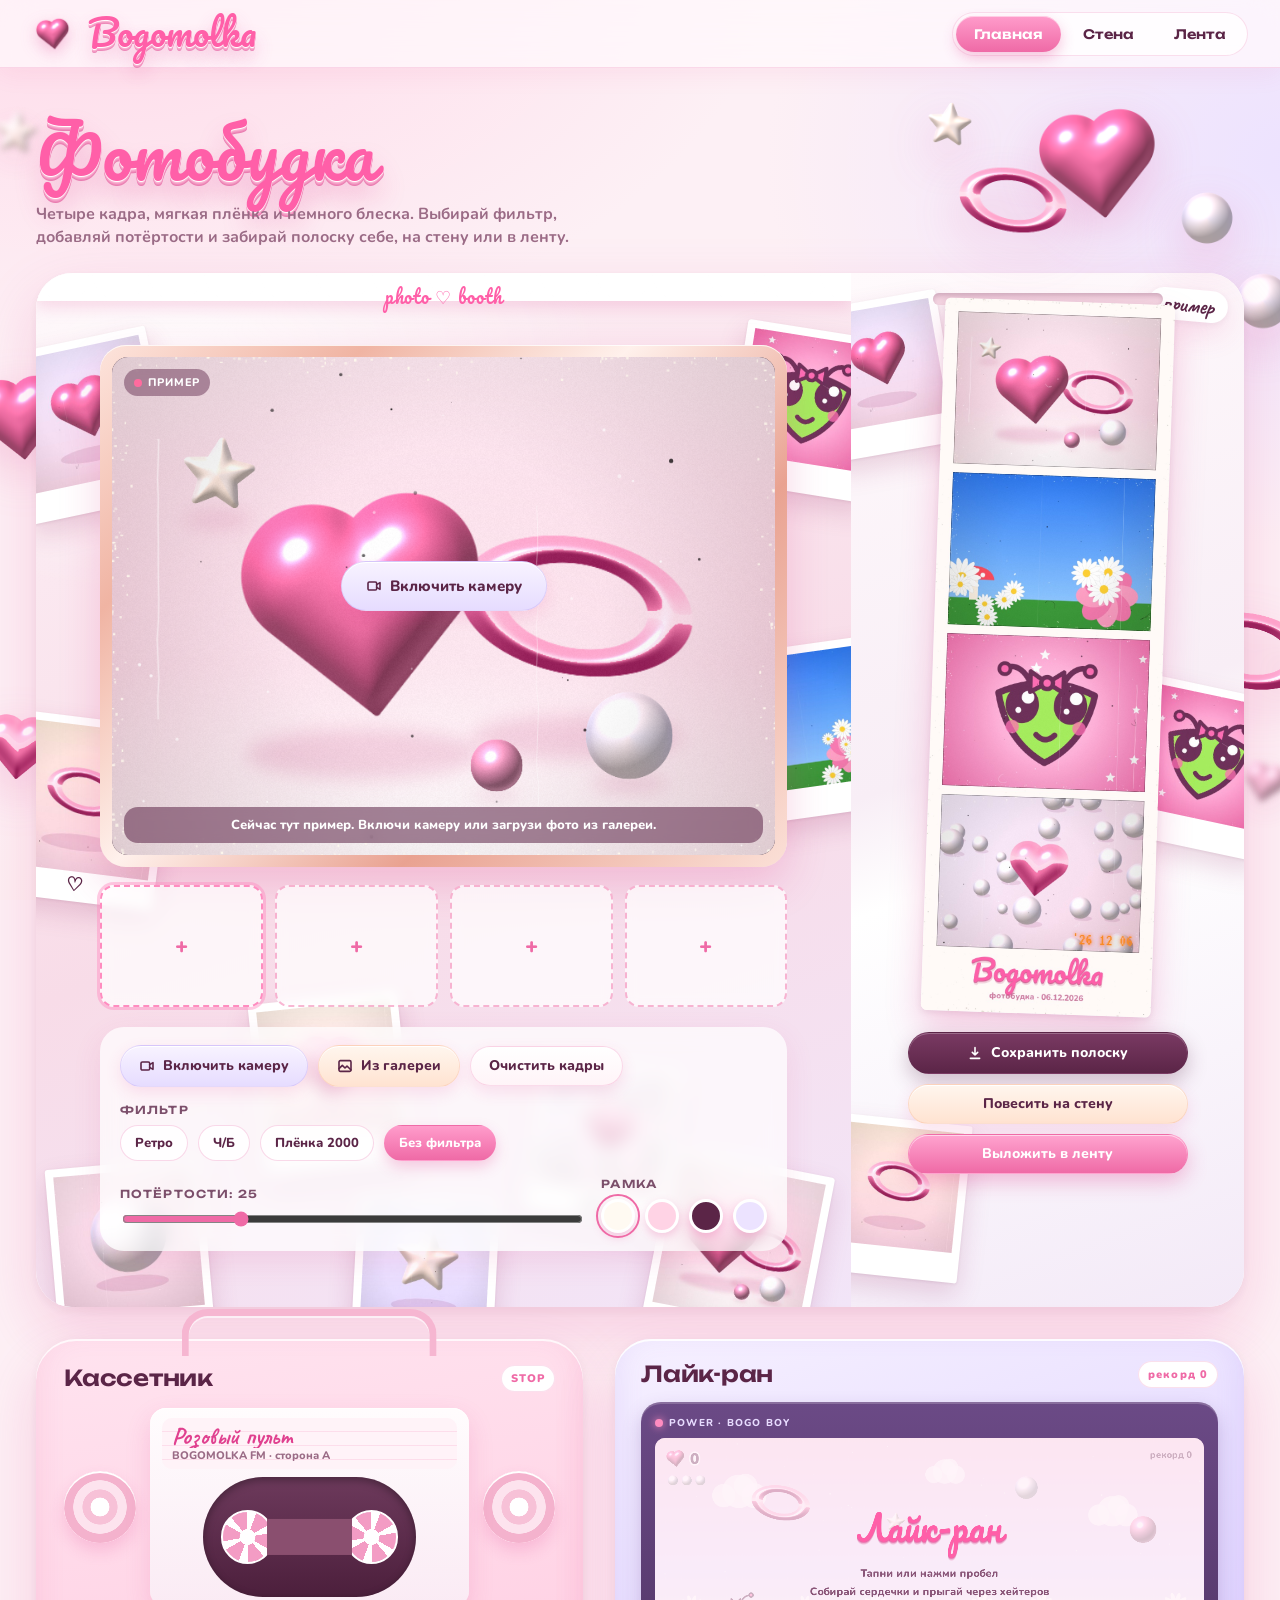
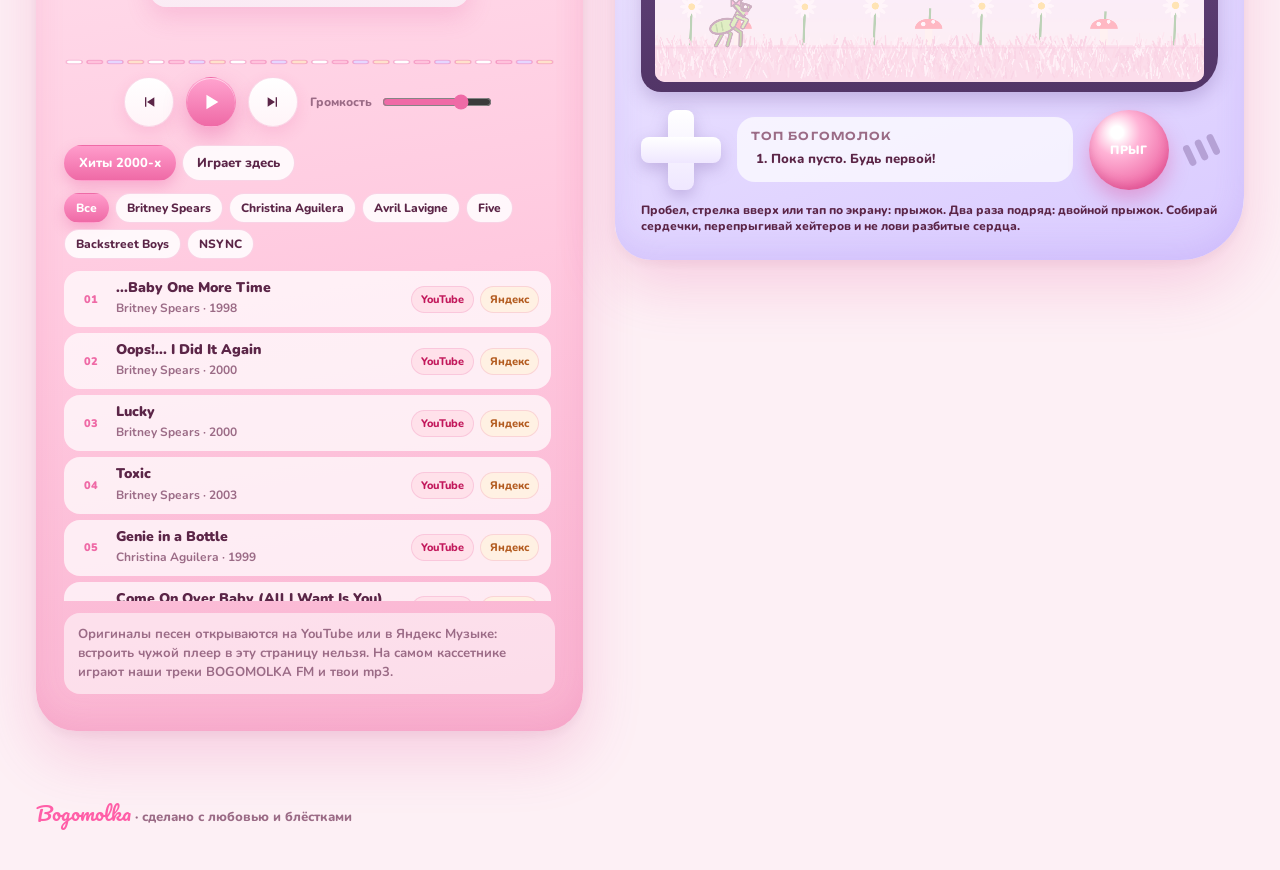
==== index.html @ 24209f9f "Сайт BOGOMOLKA: фотобудка, музыка, игра, стена и лента Co-Authored-By: Claude Opus 5.5 <noreply@anth" ====
<!DOCTYPE html>
<html lang="ru">
<head>
<meta charset="utf-8">
<meta name="viewport" content="width=device-width, initial-scale=1">
<title>BOGOMOLKA</title>
<link rel="preconnect" href="https://fonts.googleapis.com">
<link rel="preconnect" href="https://fonts.gstatic.com" crossorigin>
<link href="https://fonts.googleapis.com/css2?family=Bad+Script&family=Caveat:wght@500;700&family=Nunito:wght@500;700;800;900&family=Pacifico&family=Unbounded:wght@500;600;700&family=VT323&display=swap" rel="stylesheet">
<style>
:root{
  /* Soft dreamhouse: blush + pearl + lavender mist, glossy 3D objects floating at the edges.
     No hard outlines: depth comes from soft rose shadows and pearl highlights. */
  --blush:#fdf0f5;
  --petal:#fbd3e3;
  --rose:#f27cb0;
  --barbie:#e0408f;
  --pearl:#fffafc;
  --lav:#ece3ff;
  --peach:#ffe6d9;
  --plum:#5b2547;
  --muted:#9b6b86;
  --line:rgba(224,64,143,.16);
  --shadow:0 10px 30px rgba(224,64,143,.16),0 2px 6px rgba(91,37,71,.06);
  --shadow-lg:0 24px 60px rgba(224,64,143,.20),0 4px 12px rgba(91,37,71,.06);
  --display:"Pacifico","Bad Script",cursive;
  --head:"Unbounded","Nunito",system-ui,sans-serif;
  --body:"Nunito",system-ui,-apple-system,"Segoe UI",Roboto,sans-serif;
  --hand:"Caveat","Bad Script","Comic Sans MS",cursive;
  --hand2:"Bad Script","Caveat",cursive;
  --pixel:"Nunito",system-ui,sans-serif;
  --r-lg:32px;
  --r-md:20px;
  --ink:#5b2547;
  --pink:#f27cb0;
  --pink-soft:#fde0ec;
  --butter:#ffe9c7;
  --mint:#e6dcff;
  --lilac:#e6dcff;
  color-scheme:light;
}
*{box-sizing:border-box}
html,body{margin:0}
body{
  font-family:var(--body);color:var(--plum);
  background-color:var(--blush);
  background-image:
    radial-gradient(1100px 700px at 8% -8%,#ffd8e8 0%,rgba(255,216,232,0) 62%),
    radial-gradient(900px 640px at 102% 18%,#ece2ff 0%,rgba(236,226,255,0) 60%),
    radial-gradient(1000px 700px at 40% 112%,#ffe7dc 0%,rgba(255,231,220,0) 60%);
  background-attachment:fixed;
  min-height:100vh;
  -webkit-font-smoothing:antialiased;
}
img{max-width:100%;display:block}
button,input,textarea,select{font:inherit;color:inherit}
:focus-visible{outline:3px solid rgba(242,124,176,.55);outline-offset:3px;border-radius:12px}
[hidden]{display:none !important}
.sr{position:absolute;width:1px;height:1px;overflow:hidden;clip:rect(0 0 0 0);white-space:nowrap}

/* ---------- ambient 3D objects ---------- */
.ambient{position:fixed;inset:0;pointer-events:none;z-index:0;overflow:hidden}
.ambient img,.hero3d img,.obj{position:absolute;filter:drop-shadow(0 18px 24px rgba(224,64,143,.22));user-select:none;-webkit-user-drag:none}
.ambient img.far{filter:blur(3px) drop-shadow(0 10px 14px rgba(224,64,143,.15));opacity:.75}
@keyframes float{0%,100%{transform:translateY(0) rotate(var(--r,0deg))}50%{transform:translateY(-14px) rotate(calc(var(--r,0deg) + 5deg))}}
.fl{animation:float var(--d,9s) ease-in-out infinite;animation-delay:var(--dl,0s)}
.topbar,main,.foot{position:relative;z-index:1}

/* ---------- top bar ---------- */
.topbar{position:sticky;top:0;z-index:60;display:flex;align-items:center;gap:14px;flex-wrap:wrap;
  padding:10px clamp(16px,3vw,32px);
  background:rgba(255,250,252,.72);backdrop-filter:blur(16px) saturate(1.2);-webkit-backdrop-filter:blur(16px) saturate(1.2);
  border-bottom:1px solid var(--line);box-shadow:0 6px 24px rgba(224,64,143,.08)}
.logo{display:flex;align-items:center;gap:10px;text-decoration:none}
.logo .lh{width:42px;height:42px;flex:none;filter:drop-shadow(0 6px 8px rgba(224,64,143,.3))}
.logo b{font-family:var(--display);font-weight:400;font-size:clamp(26px,3.6vw,36px);line-height:1.2;color:#ff5fa8;padding:0 4px 4px;
  text-shadow:0 1px 0 #fff,0 2px 0 #f9b3d2,0 3px 0 #f39cc4,0 4px 0 #ec88b8,0 10px 18px rgba(224,64,143,.3)}
.nav{display:flex;gap:4px;margin-left:auto;padding:4px;border-radius:999px;background:rgba(255,255,255,.75);box-shadow:inset 0 0 0 1px var(--line)}
.nav a{font-family:var(--head);font-weight:600;font-size:13px;text-decoration:none;color:var(--plum);padding:10px 18px;border-radius:999px;transition:background .2s,color .2s,box-shadow .2s}
.nav a:hover{background:rgba(242,124,176,.1)}
.nav a[aria-current="page"]{background:linear-gradient(180deg,#ff9ccb,#ef6aa6);color:#fff;box-shadow:0 6px 14px rgba(224,64,143,.3),inset 0 1px 0 rgba(255,255,255,.5)}
.np{display:flex;align-items:center;gap:8px;max-width:260px;padding:5px 14px 5px 5px;border-radius:999px;background:#fff;border:1px solid var(--line);color:var(--plum);font-size:13px;font-weight:800;cursor:pointer;box-shadow:var(--shadow)}
.np span{white-space:nowrap;overflow:hidden;text-overflow:ellipsis}
.np i{flex:none;width:28px;height:28px;border-radius:50%;background:linear-gradient(180deg,#ff9ccb,#ef6aa6);display:grid;place-items:center}
.np i svg{width:12px;height:12px}

/* ---------- shared ---------- */
main{padding:clamp(18px,3vw,40px) clamp(16px,3vw,36px) 64px;max-width:1360px;margin:0 auto}
.page-head{position:relative;display:flex;align-items:flex-end;justify-content:space-between;gap:16px;flex-wrap:wrap;margin:6px 0 24px;min-height:110px}
.page-head>div:first-child{position:relative;z-index:2}
.title{font-family:var(--display);font-weight:400;font-size:clamp(40px,6vw,68px);line-height:1.15;margin:0;color:#ff5fa8;padding-bottom:6px;
  text-shadow:0 1px 0 #fff,0 2px 0 #fab8d5,0 3px 0 #f5a2c8,0 4px 0 #ef8dbb,0 5px 0 #e97cb0,0 16px 26px rgba(224,64,143,.28);text-wrap:balance}
.sub{margin:6px 0 0;color:var(--muted);font-weight:700;max-width:58ch;line-height:1.45}
.h2{font-family:var(--head);font-weight:600;font-size:clamp(18px,2.2vw,22px);margin:0;line-height:1.1;letter-spacing:-.01em;text-wrap:balance}
.btn{display:inline-flex;align-items:center;justify-content:center;gap:8px;cursor:pointer;user-select:none;
  font-family:var(--body);font-weight:800;font-size:14px;line-height:1;
  padding:12px 18px;border-radius:999px;border:1px solid rgba(224,64,143,.18);background:linear-gradient(180deg,#fff,#fff4f8);color:var(--plum);
  box-shadow:0 6px 16px rgba(224,64,143,.14),inset 0 1px 0 #fff;transition:transform .15s,box-shadow .15s,background .2s;text-decoration:none;white-space:nowrap}
.btn:hover{transform:translateY(-1px);box-shadow:0 10px 22px rgba(224,64,143,.2),inset 0 1px 0 #fff}
.btn:active{transform:translateY(1px);box-shadow:0 3px 8px rgba(224,64,143,.18)}
.btn[disabled]{opacity:.5;pointer-events:none}
.btn.pink{background:linear-gradient(180deg,#ffa3cf,#ef6aa6);color:#fff;border-color:transparent;box-shadow:0 8px 20px rgba(224,64,143,.32),inset 0 1px 0 rgba(255,255,255,.55)}
.btn.butter{background:linear-gradient(180deg,#fff6ee,#ffe3d1);border-color:rgba(240,150,110,.22)}
.btn.mint,.btn.lilac{background:linear-gradient(180deg,#f8f3ff,#e6dcff);border-color:rgba(150,110,230,.2)}
.btn.ink{background:linear-gradient(180deg,#7a3a63,#5b2547);color:#fff;border-color:transparent;box-shadow:0 8px 20px rgba(91,37,71,.28),inset 0 1px 0 rgba(255,255,255,.25)}
.btn.sm{padding:9px 14px;font-size:13px}
.btn.icon{padding:10px;width:44px;height:44px}
.btn svg{width:16px;height:16px;flex:none}
.btn input[type=file]{display:none}
.chip{display:inline-flex;align-items:center;gap:6px;cursor:pointer;padding:8px 14px;border-radius:999px;border:1px solid rgba(224,64,143,.2);
  background:rgba(255,255,255,.85);font-weight:800;font-size:13px;color:var(--plum);transition:background .15s,color .15s,box-shadow .15s}
.chip[aria-pressed="true"]{background:linear-gradient(180deg,#ff9ccb,#ef6aa6);color:#fff;border-color:transparent;box-shadow:0 6px 14px rgba(224,64,143,.25)}
.chip:hover{box-shadow:0 4px 12px rgba(224,64,143,.15)}
.row{display:flex;gap:10px;flex-wrap:wrap;align-items:center}
.muted{color:var(--muted)}
.tiny{font-size:12px}
.note{font-size:13px;font-weight:700;line-height:1.45;padding:12px 14px;border-radius:16px;background:rgba(255,255,255,.6);color:var(--muted)}
.decor{position:absolute;pointer-events:none;z-index:1}
.decor img{width:100%;height:100%;object-fit:contain;filter:drop-shadow(0 16px 20px rgba(224,64,143,.25))}
.bob{animation:float 7s ease-in-out infinite}
.card{background:rgba(255,255,255,.78);backdrop-filter:blur(10px);-webkit-backdrop-filter:blur(10px);border:1px solid rgba(255,255,255,.9);border-radius:var(--r-lg);box-shadow:var(--shadow-lg)}

/* ---------- toast + dialog ---------- */
.toasts{position:fixed;left:50%;bottom:18px;transform:translateX(-50%);z-index:200;display:flex;flex-direction:column;gap:8px;align-items:center;pointer-events:none;width:min(92vw,440px)}
.toast{pointer-events:auto;display:flex;gap:10px;align-items:center;background:rgba(91,37,71,.94);color:#fff;padding:12px 16px;border-radius:18px;box-shadow:0 12px 30px rgba(91,37,71,.3);font-weight:800;font-size:14px;animation:tin .25s ease-out}
.toast .btn{padding:7px 12px;font-size:12px}
@keyframes tin{from{transform:translateY(16px);opacity:0}to{transform:none;opacity:1}}
.dlg-back{position:fixed;inset:0;z-index:150;background:rgba(91,37,71,.28);display:grid;place-items:center;padding:16px;backdrop-filter:blur(6px);-webkit-backdrop-filter:blur(6px)}
.dlg{background:var(--pearl);border-radius:var(--r-lg);box-shadow:0 30px 80px rgba(91,37,71,.25);width:min(560px,100%);max-height:92vh;overflow:auto;padding:24px;position:relative}
.dlg h3{font-family:var(--head);font-weight:600;margin:0 0 12px;font-size:20px}
.dlg .x{position:absolute;top:14px;right:14px}

/* ---------- pages ---------- */
.page{position:relative}
.home-grid{display:grid;grid-template-columns:1fr;gap:32px}
.duo{display:grid;grid-template-columns:minmax(0,1fr) minmax(0,1.15fr);gap:32px;align-items:start}
@media (max-width:980px){.duo{grid-template-columns:1fr}}
.hero3d{position:absolute;right:0;top:-10px;width:330px;height:150px;pointer-events:none;z-index:1}
@media (max-width:760px){
  .hero3d{width:84px;height:80px;top:-8px;right:0 !important}
  .hero3d img{display:none}
  .hero3d img[data-obj^="heart"]{display:block;right:0 !important;top:0 !important;width:76px !important}
  .page-head .title{padding-right:84px}
}

/* ---------- photo booth ---------- */
.booth{position:relative;display:grid;grid-template-columns:minmax(0,1.35fr) minmax(260px,.65fr);border-radius:36px;overflow:hidden;box-shadow:var(--shadow-lg);background:#fff}
@media (max-width:860px){.booth{grid-template-columns:1fr}}
.cabin{position:relative;overflow:hidden;padding:72px clamp(18px,5vw,72px) 56px;
  background:radial-gradient(700px 400px at 18% 8%,rgba(255,255,255,.75),rgba(255,255,255,0) 60%),linear-gradient(160deg,#fdf1f6 0%,#f8dce8 55%,#f2e5f8 100%)}
.pol-bg{position:absolute;inset:0;pointer-events:none;z-index:0}
.pol{position:absolute;width:calc(var(--w) * var(--ps,1));background:#fff;padding:calc(8px * var(--ps,1)) calc(8px * var(--ps,1)) calc(30px * var(--ps,1));border-radius:3px;
  transform:rotate(var(--r));box-shadow:0 12px 26px rgba(150,40,100,.18),0 1px 3px rgba(91,37,71,.1)}
.pol img{display:block;width:100%;aspect-ratio:1;object-fit:cover;background:#f6e9ef}
.pol span{position:absolute;left:0;right:0;bottom:calc(4px * var(--ps,1));text-align:center;font-family:var(--hand);font-weight:700;font-size:calc(19px * var(--ps,1));color:var(--plum);white-space:nowrap;overflow:hidden}
.gilt,.slots,.booth-ctrl,.slot-out,.out-actions,.demo-badge{position:relative;z-index:1}
.valance{position:absolute;left:0;right:0;top:0;height:56px;z-index:2;
  background:radial-gradient(circle at 50% 0,#fff 0 27px,transparent 28px) 0 0/56px 56px repeat-x,linear-gradient(#fff,#fff) 0 0/100% 28px no-repeat;
  filter:drop-shadow(0 6px 8px rgba(224,64,143,.18))}
.marquee{position:absolute;top:8px;left:50%;transform:translateX(-50%);z-index:2;display:flex;gap:6px;white-space:nowrap;font-family:var(--display);font-size:18px;color:#ff5fa8;letter-spacing:.04em}
.bulbs{display:none}
.bulbs i{width:9px;height:9px;border-radius:50%;background:#fff;box-shadow:0 0 10px #fff,0 0 18px rgba(255,180,210,.9);animation:blink 2.4s infinite}
.bulbs i:nth-child(2n){animation-delay:1.2s}
@keyframes blink{0%,100%{opacity:1}50%{opacity:.55}}
.gilt{position:relative;padding:12px;border-radius:26px;
  background:linear-gradient(135deg,#fde4dc,#f0b4a3 22%,#fff1ec 44%,#e9a291 68%,#fbe0d7);
  box-shadow:0 18px 40px rgba(224,64,143,.22),inset 0 1px 0 rgba(255,255,255,.8)}
.viewfinder{position:relative;border-radius:16px;overflow:hidden;background:#2a1525;aspect-ratio:4/3}
.viewfinder canvas{width:100%;height:100%;display:block}
.vf-tag{position:absolute;left:12px;top:12px;display:flex;gap:6px;align-items:center;font-weight:800;font-size:11px;letter-spacing:.08em;color:#fff;background:rgba(91,37,71,.45);backdrop-filter:blur(6px);padding:6px 10px;border-radius:999px}
.vf-tag i{width:8px;height:8px;border-radius:50%;background:#ff6b9e;animation:blink 1.2s infinite}
.vf-empty{position:absolute;inset:auto 12px 12px 12px;color:#fff;font-weight:800;font-size:13px;background:rgba(91,37,71,.55);backdrop-filter:blur(6px);padding:9px 12px;border-radius:14px;text-align:center}
.flash{position:absolute;inset:0;background:#fff;opacity:0;pointer-events:none}
.flash.go{animation:flash .45s ease-out}
@keyframes flash{0%{opacity:1}100%{opacity:0}}
.count{position:absolute;inset:0;display:grid;place-items:center;font-family:var(--display);font-size:clamp(90px,16vw,190px);line-height:1;color:#fff;text-shadow:0 2px 0 #fab8d5,0 4px 0 #ef8dbb,0 18px 30px rgba(0,0,0,.35);pointer-events:none}
.count.go{animation:cnt .85s ease-out}
@keyframes cnt{0%{transform:scale(1.6);opacity:0}25%{transform:scale(1);opacity:1}100%{transform:scale(.94);opacity:.3}}
.vf-start{position:absolute;left:50%;top:46%;transform:translate(-50%,-50%);z-index:3;font-size:15px;padding:16px 24px}
.vf-start:hover{transform:translate(-50%,calc(-50% - 1px))}
.vf-start:active{transform:translate(-50%,calc(-50% + 1px))}
.cam-note{margin:0;font-weight:700;font-size:13px;line-height:1.45;background:rgba(255,255,255,.7);border-radius:16px;padding:10px 14px;color:var(--plum);max-width:62ch}
.slots{display:grid;grid-template-columns:repeat(4,1fr);gap:12px;margin-top:18px}
.slotbox{position:relative}
.slot{width:100%;position:relative;aspect-ratio:4/3;border-radius:14px;border:2px dashed rgba(242,124,176,.55);background:rgba(255,255,255,.72);backdrop-filter:blur(6px);-webkit-backdrop-filter:blur(6px);cursor:pointer;overflow:hidden;display:grid;place-items:center;color:#ef6aa6;font-weight:900;font-size:22px;padding:0}
.slot.filled{border:3px solid #fff;box-shadow:0 8px 16px rgba(224,64,143,.18)}
.slot[aria-pressed="true"]{border-color:#ff8cc0;box-shadow:0 0 0 3px rgba(255,140,192,.45)}
.slotbox .rm{position:absolute;cursor:pointer;padding:0;top:6px;right:6px;width:24px;height:24px;border-radius:50%;background:rgba(91,37,71,.7);color:#fff;border:0;font-size:12px;line-height:1;display:grid;place-items:center}
.booth-ctrl{display:grid;gap:16px;margin-top:20px;color:var(--plum);padding:18px 20px;border-radius:24px;background:rgba(255,255,255,.7);backdrop-filter:blur(10px);-webkit-backdrop-filter:blur(10px);box-shadow:0 10px 28px rgba(224,64,143,.12)}
.booth-ctrl .lbl{font-family:var(--head);font-weight:600;font-size:11px;letter-spacing:.1em;text-transform:uppercase;color:var(--plum);opacity:.8;margin-bottom:8px}
.range{width:100%;accent-color:#ef6aa6}
.swatch{width:34px;height:34px;border-radius:50%;border:3px solid #fff;cursor:pointer;padding:0;box-shadow:0 4px 10px rgba(224,64,143,.25)}
.swatch[aria-pressed="true"]{outline:2px solid #ef6aa6;outline-offset:3px}
.output{position:relative;overflow:hidden;padding:28px 22px;display:flex;flex-direction:column;align-items:center;gap:18px;
  background:linear-gradient(160deg,#fffafc 0%,#f8eef6 45%,#fff 55%,#f3e9f7 100%)}
.slot-out{position:relative;width:100%;display:flex;justify-content:center}
.slot-out::before{content:"";position:absolute;top:-8px;left:50%;transform:translateX(-50%);width:66%;height:12px;background:linear-gradient(180deg,#e9c7d6,#f6dbe6);border-radius:8px;box-shadow:inset 0 2px 4px rgba(91,37,71,.18)}
.strip-img{width:min(230px,70%);height:auto;transform:rotate(2deg);box-shadow:0 18px 34px rgba(224,64,143,.25),0 2px 6px rgba(91,37,71,.1);border-radius:6px;animation:drop .7s cubic-bezier(.2,1.4,.4,1)}
@keyframes drop{from{transform:translateY(-40px) rotate(2deg);opacity:0}to{transform:rotate(2deg);opacity:1}}
.out-actions{display:flex;flex-direction:column;gap:10px;width:100%;max-width:280px}
.out-actions .btn{width:100%}
.demo-badge{position:absolute;top:16px;right:16px;font-family:var(--hand);font-size:22px;font-weight:700;color:var(--plum);background:#fff;padding:2px 14px;border-radius:999px;box-shadow:var(--shadow);transform:rotate(5deg)}

/* ---------- boombox / player ---------- */
.boombox{position:relative;border-radius:40px;padding:26px clamp(14px,2.4vw,28px) 24px;
  background:linear-gradient(170deg,#ffe3ef 0%,#ffc9df 55%,#f9b2d0 100%);
  box-shadow:var(--shadow-lg),inset 0 2px 0 rgba(255,255,255,.8),inset 0 -10px 30px rgba(224,64,143,.12)}
.boombox::before{content:"";position:absolute;left:50%;top:-30px;transform:translateX(-50%);width:44%;height:40px;border:7px solid #f6b6d1;border-bottom:0;border-radius:26px 26px 0 0;box-shadow:inset 0 2px 0 rgba(255,255,255,.6)}
.bb-top{display:flex;justify-content:space-between;align-items:center;gap:10px;margin-bottom:16px}
.led{font-weight:900;font-size:11px;letter-spacing:.1em;color:#ef6aa6;background:#fff;padding:6px 10px;border-radius:999px;box-shadow:inset 0 0 0 1px var(--line)}
.bb-face{display:grid;grid-template-columns:72px 1fr 72px;gap:14px;align-items:center}
@media (max-width:520px){.bb-face{grid-template-columns:1fr}.spk{display:none}}
.spk{aspect-ratio:1;border-radius:50%;background:radial-gradient(circle,#fff 0 18%,#f7c1d7 19% 34%,#fde3ee 35% 52%,#f4b2cd 53% 70%,#ffe7f1 71%);box-shadow:0 8px 16px rgba(224,64,143,.2),inset 0 2px 0 #fff}
.boombox.playing .spk{animation:thump .5s infinite}
@keyframes thump{50%{transform:scale(1.04)}}
.cassette{position:relative;aspect-ratio:1.6/1;border-radius:16px;background:linear-gradient(180deg,rgba(255,255,255,.92),rgba(250,236,245,.95));padding:10px 12px;display:grid;grid-template-rows:auto 1fr;gap:8px;box-shadow:0 10px 24px rgba(224,64,143,.18),inset 0 1px 0 #fff}
.cas-label{background:#fff3f8;border-radius:10px;padding:6px 10px;background-image:repeating-linear-gradient(180deg,transparent 0 13px,rgba(242,124,176,.18) 13px 14px)}
.cas-label b{display:block;font-family:var(--hand);font-size:24px;line-height:1;white-space:nowrap;overflow:hidden;text-overflow:ellipsis;color:var(--barbie)}
.cas-label small{display:block;font-weight:800;font-size:11px;color:var(--muted);white-space:nowrap;overflow:hidden;text-overflow:ellipsis}
.cas-win{position:relative;margin:0 14%;border-radius:999px;background:linear-gradient(180deg,#6d3a5c,#4c1f3c);display:flex;align-items:center;justify-content:space-between;padding:0 6%;box-shadow:inset 0 3px 8px rgba(0,0,0,.35)}
.reel{width:30%;aspect-ratio:1;border-radius:50%;background:conic-gradient(#fff 0 20deg,transparent 20deg 60deg,#fff 60deg 80deg,transparent 80deg 120deg,#fff 120deg 140deg,transparent 140deg 180deg,#fff 180deg 200deg,transparent 200deg 240deg,#fff 240deg 260deg,transparent 260deg 300deg,#fff 300deg 320deg,transparent 320deg),radial-gradient(circle,#fff 0 22%,#f39cc4 23% 70%,#e07aac 71%);border:2px solid #fff}
.playing .reel{animation:spin 1.8s linear infinite}
@keyframes spin{to{transform:rotate(360deg)}}
.cas-win .tapeband{position:absolute;left:30%;right:30%;top:50%;height:30%;transform:translateY(-50%);background:#8a4f6f}
.eq{width:100%;height:46px;margin-top:14px;display:block}
.pctrl{display:flex;align-items:center;justify-content:center;gap:12px;margin-top:10px;flex-wrap:wrap}
.pctrl .btn.icon{width:50px;height:50px}
.pctrl .play{width:64px;height:64px;background:linear-gradient(180deg,#ffa3cf,#ef6aa6);color:#fff;border-color:transparent;box-shadow:0 10px 22px rgba(224,64,143,.35),inset 0 1px 0 rgba(255,255,255,.55)}
.pctrl .play svg{width:22px;height:22px}
.vol{display:flex;align-items:center;gap:8px;font-weight:800;font-size:12px;color:var(--muted)}
.vol input{width:110px;accent-color:#ef6aa6}
.tabs{display:flex;gap:6px;margin:18px 0 12px;flex-wrap:wrap}
.list{display:flex;flex-direction:column;gap:6px;max-height:330px;overflow:auto;padding-right:4px;scrollbar-width:thin;scrollbar-color:#f4a9c8 transparent}
.trk{display:grid;grid-template-columns:auto 1fr auto;gap:10px;align-items:center;padding:9px 12px;border-radius:16px;background:rgba(255,255,255,.72)}
.trk.on{background:#fff;box-shadow:0 6px 16px rgba(224,64,143,.15)}
.trk .num{font-weight:900;font-size:11px;width:30px;text-align:center;color:#ef6aa6}
.trk b{display:block;font-weight:900;font-size:14px;line-height:1.15}
.trk small{font-weight:700;font-size:12px;color:var(--muted)}
.trk .links{display:flex;gap:6px}
.trk .links a{font-weight:800;font-size:11px;text-decoration:none;color:var(--plum);padding:6px 10px;border-radius:999px;background:#fff;box-shadow:inset 0 0 0 1px var(--line)}
.trk .links a.yt{background:#ffe1ea;color:#c2185b}
.trk .links a.ya{background:#fff1e3;color:#b35b1f}
.trk button.p{width:32px;height:32px;border-radius:50%;border:0;background:linear-gradient(180deg,#ffa3cf,#ef6aa6);color:#fff;cursor:pointer;display:grid;place-items:center;padding:0;box-shadow:0 4px 10px rgba(224,64,143,.3)}
.trk button.p svg{width:12px;height:12px}
.artist-chips{display:flex;gap:6px;flex-wrap:wrap;margin-bottom:12px}
.artist-chips .chip{font-size:12px;padding:6px 11px}
.boombox .note{background:rgba(255,255,255,.55);margin-top:12px}

/* ---------- handheld / game ---------- */
.handheld{position:relative;border-radius:36px 36px 64px 36px;padding:22px clamp(14px,2.4vw,26px) 26px;
  background:linear-gradient(160deg,#f6f0ff 0%,#e6dcff 50%,#d9caff 100%);
  box-shadow:var(--shadow-lg),inset 0 2px 0 rgba(255,255,255,.9),inset 0 -10px 30px rgba(140,100,230,.14)}
.hh-top{display:flex;justify-content:space-between;align-items:center;gap:10px;margin-bottom:14px}
.screen-bezel{background:linear-gradient(180deg,#6b4a86,#523567);border-radius:20px 20px 36px 20px;padding:14px 14px 10px;box-shadow:inset 0 2px 0 rgba(255,255,255,.2),0 8px 18px rgba(90,60,140,.25)}
.screen-bezel .pw{display:flex;align-items:center;gap:6px;font-weight:800;font-size:10px;letter-spacing:.12em;color:#e8dcff;margin-bottom:8px}
.screen-bezel .pw i{width:8px;height:8px;border-radius:50%;background:#ff8cc0;box-shadow:0 0 8px #ff8cc0}
#game{width:100%;aspect-ratio:720/320;display:block;border-radius:10px;background:#fbe3ee;touch-action:manipulation;cursor:pointer}
.hh-bottom{display:flex;align-items:center;justify-content:space-between;gap:16px;margin-top:18px;flex-wrap:wrap}
.dpad{position:relative;width:80px;height:80px;flex:none;filter:drop-shadow(0 6px 8px rgba(90,60,140,.25))}
.dpad i{position:absolute;background:linear-gradient(180deg,#fff,#efe7ff);border-radius:8px}
.dpad i:first-child{left:27px;top:0;width:26px;height:80px}
.dpad i:last-child{top:27px;left:0;height:26px;width:80px}
.abtn{width:80px;height:80px;border-radius:50%;border:0;background:radial-gradient(circle at 35% 28%,#fff 0 8%,#ffb3d6 30%,#ef6aa6 75%);box-shadow:0 10px 20px rgba(224,64,143,.35),inset 0 -4px 10px rgba(180,30,100,.25);
  font-weight:900;font-size:12px;letter-spacing:.08em;color:#fff;cursor:pointer;touch-action:manipulation}
.abtn:active{transform:translateY(2px)}
.board-scores{flex:1;min-width:180px;background:rgba(255,255,255,.7);border-radius:18px;padding:12px 14px}
.board-scores h4{margin:0 0 6px;font-family:var(--head);font-weight:600;font-size:11px;letter-spacing:.1em;text-transform:uppercase;color:var(--muted)}
.board-scores ol{margin:0;padding-left:20px;font-weight:800;font-size:13px;line-height:1.6}
.board-scores ol li span{color:var(--muted)}
.grill{display:grid;grid-template-columns:repeat(3,7px);gap:6px;transform:rotate(-25deg)}
.grill i{width:7px;height:22px;border-radius:4px;background:rgba(107,74,134,.35)}

/* ---------- wall ---------- */
.wall-bar{position:sticky;top:calc(var(--topbar-h,70px) + 8px);z-index:40;display:flex;gap:8px;flex-wrap:wrap;align-items:center;padding:10px;margin-bottom:16px;
  background:rgba(255,250,252,.85);backdrop-filter:blur(14px);-webkit-backdrop-filter:blur(14px);border-radius:24px;box-shadow:var(--shadow)}
.wall-bar .sep{width:1px;align-self:stretch;background:var(--line);margin:0 2px}
.wall-bar .btn[aria-pressed="true"]{background:linear-gradient(180deg,#7a3a63,#5b2547);color:#fff}
.pop{position:absolute;z-index:45;background:var(--pearl);border-radius:20px;box-shadow:0 20px 50px rgba(91,37,71,.2);padding:14px;display:grid;gap:8px}
.pop .grid{display:grid;grid-template-columns:repeat(5,54px);gap:8px}
.pop .grid button{width:54px;height:54px;border-radius:14px;border:1px solid var(--line);background:#fff;cursor:pointer;padding:5px}
.pop .grid button svg,.pop .grid button img{width:100%;height:100%;object-fit:contain}
.pop .grid button:hover{background:#fff0f6}
.pop .lbl{font-family:var(--head);font-weight:600;font-size:11px;letter-spacing:.1em;text-transform:uppercase;color:var(--muted)}
.inkbar{display:flex;gap:6px;align-items:center}
.inkbar .dot{width:26px;height:26px;border-radius:50%;border:2px solid #fff;cursor:pointer;padding:0;box-shadow:0 2px 6px rgba(91,37,71,.2)}
.inkbar .dot[aria-pressed="true"]{outline:2px solid var(--plum);outline-offset:2px}
.wall-scroll{overflow:auto;border-radius:30px;box-shadow:var(--shadow-lg);background:#fff;overscroll-behavior:contain}
.board{position:relative;overflow:hidden}
.stage{position:absolute;left:0;top:0;width:1400px;height:900px;transform-origin:0 0}
.items{position:absolute;inset:0}
.inklayer{position:absolute;inset:0;width:100%;height:100%;pointer-events:none;z-index:5000}
.inklayer.on{pointer-events:auto;cursor:crosshair;touch-action:none}
.inklayer.erase path{pointer-events:stroke;cursor:pointer}
.wi{position:absolute;left:0;top:0;transform-origin:50% 50%;touch-action:none;cursor:grab;user-select:none;-webkit-user-select:none}
.wi.drag{cursor:grabbing}
.wi-shadow{filter:drop-shadow(0 8px 10px rgba(150,40,100,.18))}
.wi.sel .wi-shadow{filter:drop-shadow(0 14px 16px rgba(150,40,100,.28))}
.wi.sel::after{content:"";position:absolute;inset:calc(-8px * var(--k,1));border:calc(2px * var(--k,1)) dashed rgba(224,64,143,.6);border-radius:10px;pointer-events:none}
.paper{width:240px;min-height:210px;padding:34px 26px 28px;font-family:var(--hand);font-weight:700;font-size:31px;line-height:1.12;color:var(--plum);white-space:pre-wrap;word-break:break-word}
.paper.v-pink{background:#ffd3e5}
.paper.v-butter{background:#fff1dc}
.paper.v-sky{background:#e3eeff}
.paper.v-mint{background:#e5f7f0}
.paper.v-grid{background-color:#fff;background-image:linear-gradient(#f6d3e2 1px,transparent 1px),linear-gradient(90deg,#f6d3e2 1px,transparent 1px);background-size:22px 22px}
.paper.v-lined{background-color:#fffdf8;background-image:linear-gradient(90deg,transparent 30px,#ffb3c8 30px 32px,transparent 32px),repeating-linear-gradient(180deg,transparent 0 34px,#e9d2f0 34px 36px);background-position:0 0,0 4px;padding-left:44px}
.paper.v-kraft{background:#ecd5bd;background-image:radial-gradient(rgba(120,70,30,.1) 1px,transparent 1.5px);background-size:7px 7px}
.paper.v-lilac{background:#ece3ff}
.wtext{font-family:var(--hand);font-weight:700;font-size:56px;line-height:1;white-space:pre;padding:6px 10px;color:#ef6aa6}
.wtext.f2{font-family:var(--hand2);font-weight:400}
.editing{outline:none;cursor:text;user-select:text;-webkit-user-select:text}
.polaroid{width:250px;background:#fff;padding:14px 14px 0;border-radius:3px}
.polaroid img{width:100%;aspect-ratio:1;object-fit:cover;background:#f6e9ef;pointer-events:none}
.polaroid .cap{font-family:var(--hand);font-weight:700;font-size:28px;min-height:62px;padding:8px 2px 10px;text-align:center;color:var(--plum);white-space:pre-wrap}
.wstrip{width:170px}
.wstrip img{width:100%;pointer-events:none}
.stk{width:120px;height:120px}
.stk svg,.stk img{width:100%;height:100%;display:block;object-fit:contain;pointer-events:none}
.tape{width:170px;height:42px;opacity:.85}
.wi-ui{position:absolute;inset:0;pointer-events:none;display:none}
.wi.sel .wi-ui{display:block}
.hd{position:absolute;pointer-events:auto;width:34px;height:34px;border-radius:50%;border:0;background:#fff;color:var(--plum);display:grid;place-items:center;cursor:pointer;padding:0;
  transform:translate(-50%,-50%) scale(var(--k,1));box-shadow:0 4px 12px rgba(91,37,71,.25);touch-action:none}
.hd svg{width:16px;height:16px}
.hd.rot{left:50%;top:calc(-34px * var(--k,1));cursor:grab;background:#fff1dc}
.hd.scl{left:100%;top:100%;cursor:nwse-resize;background:#ece3ff}
.hd.del{left:100%;top:0;background:#ffd3e0}
.hd.front{left:0;top:0}
.hd.edit{left:0;top:100%;background:#ffe6f0}
.hd.color{left:50%;top:100%;background:conic-gradient(#ffb3d6,#fff1dc,#e3eeff,#ece3ff,#ffb3d6)}
.wall-foot{display:flex;justify-content:space-between;gap:12px;flex-wrap:wrap;margin-top:18px;color:var(--muted);font-weight:800;font-size:13px}
.savestate{display:inline-flex;align-items:center;gap:8px}
.savestate i{width:9px;height:9px;border-radius:50%;background:#7fd8b5;box-shadow:0 0 8px #7fd8b5}
.savestate.busy i{background:#ffc38a;box-shadow:0 0 8px #ffc38a}

/* ---------- feed ---------- */
.feed-wrap{display:grid;grid-template-columns:minmax(260px,340px) minmax(0,560px);gap:32px;justify-content:center;align-items:start}
@media (max-width:900px){.feed-wrap{grid-template-columns:1fr}}
.prof{position:sticky;top:calc(var(--topbar-h,70px) + 18px);background:rgba(255,255,255,.8);backdrop-filter:blur(12px);-webkit-backdrop-filter:blur(12px);border-radius:var(--r-lg);box-shadow:var(--shadow-lg);padding:22px}
@media (max-width:900px){.prof{position:relative;top:0}}
.prof-head{display:flex;gap:14px;align-items:center}
.ava{flex:none;width:76px;height:76px;border-radius:50%;padding:3px;background:conic-gradient(#ffb3d6,#ffe1c7,#e6dcff,#ffb3d6)}
.ava>span{display:grid;place-items:center;width:100%;height:100%;border-radius:50%;background:#fff0f6;border:3px solid #fff;overflow:hidden}
.ava svg{width:78%;height:78%}
.ava.sm{width:40px;height:40px;padding:2px}
.ava.sm>span{border-width:2px;font-weight:900;font-size:15px;color:var(--plum)}
.nick{font-family:var(--head);font-weight:600;font-size:17px;word-break:break-all}
.stats{display:grid;grid-template-columns:repeat(3,1fr);gap:8px;margin:18px 0;text-align:center}
.stats div{background:#fff;border-radius:16px;padding:10px 4px;box-shadow:inset 0 0 0 1px var(--line)}
.stats b{display:block;font-family:var(--head);font-weight:600;font-size:18px;font-variant-numeric:tabular-nums;color:var(--barbie)}
.stats small{font-weight:800;font-size:11px;color:var(--muted)}
.bio{font-family:var(--hand);font-size:24px;font-weight:700;line-height:1.1;margin:4px 0 0}
.phone{background:#fff;border-radius:36px;box-shadow:var(--shadow-lg);overflow:hidden;border:8px solid #fff;outline:1px solid var(--line)}
.ph-top{display:flex;align-items:center;justify-content:space-between;gap:10px;padding:12px 14px;border-bottom:1px solid #f7e6ee}
.ph-top .wm{font-family:var(--display);font-size:24px;color:#ff5fa8}
.stories{display:flex;gap:14px;overflow-x:auto;padding:14px;border-bottom:1px solid #f7e6ee;scrollbar-width:thin}
.story{flex:none;display:flex;flex-direction:column;align-items:center;gap:6px;width:72px;background:none;border:0;cursor:pointer;padding:0;color:var(--plum)}
.story .ring{width:68px;height:68px;border-radius:50%;padding:3px;background:conic-gradient(#ff8cc0,#ffd0a8,#d8c6ff,#ff8cc0)}
.story .ring.seen{background:#eee2ea}
.story .ring>span{display:block;width:100%;height:100%;border-radius:50%;border:3px solid #fff;overflow:hidden;background:#fff0f6}
.story .ring img{width:100%;height:100%;object-fit:cover}
.story .add{display:grid;place-items:center;font-size:28px;font-weight:700;color:#ef6aa6;background:#fff4f9}
.story small{font-size:11px;font-weight:800;max-width:72px;white-space:nowrap;overflow:hidden;text-overflow:ellipsis}
.vt{display:flex;border-bottom:1px solid #f7e6ee}
.vt button{flex:1;padding:12px;border:0;background:none;font-family:var(--head);font-weight:600;font-size:11px;cursor:pointer;border-bottom:2px solid transparent;letter-spacing:.1em;color:var(--muted)}
.vt button[aria-pressed="true"]{border-color:#ef6aa6;color:var(--plum)}
.post{border-bottom:1px solid #f7e6ee}
.post-h{display:flex;align-items:center;gap:10px;padding:12px 14px}
.post-h b{font-weight:900;font-size:14px}
.post-h small{font-weight:700;font-size:12px;color:var(--muted)}
.post-h .tag{margin-left:auto;font-family:var(--hand);font-size:19px;font-weight:700;background:#fff1f7;color:#ef6aa6;border-radius:999px;padding:0 12px}
.post-h .more{margin-left:auto;border:0;background:none;cursor:pointer;font-weight:900;font-size:16px;padding:4px 8px;color:var(--muted)}
.post-img{position:relative;background:#f8eef3;user-select:none;-webkit-user-select:none}
.post-img img{width:100%;aspect-ratio:1;object-fit:cover;pointer-events:none}
.burst{position:absolute;left:50%;top:50%;width:120px;height:120px;transform:translate(-50%,-50%) scale(0);pointer-events:none}
.burst img{width:100%;height:100%}
.burst.go{animation:burst .8s ease-out}
@keyframes burst{0%{transform:translate(-50%,-50%) scale(0);opacity:1}35%{transform:translate(-50%,-50%) scale(1.15)}70%{transform:translate(-50%,-50%) scale(1);opacity:1}100%{transform:translate(-50%,-60%) scale(1);opacity:0}}
.post-a{display:flex;align-items:center;gap:6px;padding:10px 10px 0}
.post-a button{border:0;background:none;cursor:pointer;padding:6px;border-radius:10px;color:var(--plum)}
.post-a svg{width:27px;height:27px;display:block}
.post-a .liked svg path{fill:#ef6aa6;stroke:#ef6aa6}
.post-a .liked{animation:pop .35s}
@keyframes pop{50%{transform:scale(1.25)}}
.post-b{padding:4px 16px 14px;font-size:14px;line-height:1.45}
.post-b .likes{font-weight:900;font-variant-numeric:tabular-nums}
.post-b .cap b{font-weight:900;margin-right:6px}
.cmts{margin:6px 0 0;padding:0;list-style:none;display:grid;gap:3px}
.cmts b{font-weight:900;margin-right:6px}
.cmt-form{display:flex;gap:8px;padding:0 14px 14px}
.cmt-form input{flex:1;min-width:0;border:1px solid #f3dbe6;border-radius:999px;padding:9px 14px;font-weight:700;font-size:14px;background:#fffafc}
.cmt-form button{border:0;background:none;font-weight:900;color:#ef6aa6;cursor:pointer;font-size:14px}
.cmt-form button:disabled{opacity:.4}
.gridview{display:grid;grid-template-columns:repeat(3,1fr);gap:3px;padding:3px}
.gridview button{border:0;padding:0;cursor:pointer;aspect-ratio:1;background:#f8eef3;position:relative}
.gridview img{width:100%;height:100%;object-fit:cover}
.gridview .gl{position:absolute;inset:auto 6px 6px auto;background:rgba(91,37,71,.55);color:#fff;font-weight:900;font-size:11px;padding:3px 8px;border-radius:999px}
.empty{padding:40px 24px;text-align:center;font-weight:800;color:var(--muted)}
.mode-pill{display:inline-flex;align-items:center;gap:6px;font-size:12px;font-weight:800;padding:7px 12px;border-radius:999px;background:rgba(255,255,255,.75);color:var(--plum);box-shadow:inset 0 0 0 1px var(--line);position:relative;z-index:2}
.mode-pill i{width:8px;height:8px;border-radius:50%;background:#ffc38a}
.mode-pill.live i{background:#7fd8b5}
.composer-prev{position:relative;border-radius:20px;overflow:hidden;background:#f8eef3;aspect-ratio:1;display:grid;place-items:center;box-shadow:inset 0 0 0 1px var(--line)}
.composer-prev canvas{width:100%;height:100%;display:block}
.composer-prev .ph{font-weight:800;text-align:center;padding:20px;color:var(--muted)}
textarea.cap-in{width:100%;min-height:80px;border:1px solid #f0d3e1;border-radius:16px;padding:10px 12px;font-weight:700;resize:vertical;background:#fff}
input.txt{width:100%;border:1px solid #f0d3e1;border-radius:14px;padding:11px 14px;font-weight:800;background:#fff}
.story-view{position:fixed;inset:0;z-index:170;background:rgba(60,20,45,.82);backdrop-filter:blur(8px);display:grid;place-items:center;padding:16px}
.sv-card{position:relative;width:min(420px,100%);border-radius:28px;overflow:hidden;background:#000;box-shadow:0 30px 80px rgba(0,0,0,.4)}
.sv-card img{width:100%;aspect-ratio:9/14;object-fit:cover}
.sv-bars{position:absolute;top:10px;left:10px;right:10px;display:flex;gap:4px;z-index:2}
.sv-bars i{flex:1;height:3px;border-radius:2px;background:rgba(255,255,255,.4);overflow:hidden}
.sv-bars i b{display:block;height:100%;width:0;background:#fff}
.sv-h{position:absolute;top:22px;left:12px;right:12px;display:flex;align-items:center;gap:8px;color:#fff;font-weight:900;font-size:14px;z-index:2;text-shadow:0 1px 4px rgba(0,0,0,.5)}
.sv-cap{position:absolute;left:0;right:0;bottom:0;padding:40px 16px 18px;color:#fff;font-weight:800;background:linear-gradient(transparent,rgba(0,0,0,.6))}
.sv-nav{position:absolute;inset:0;display:grid;grid-template-columns:1fr 1fr;z-index:1}
.sv-nav button{background:none;border:0;cursor:pointer}

.foot{max-width:1360px;margin:0 auto;padding:0 clamp(16px,3vw,36px) 40px;color:var(--muted);font-weight:800;font-size:13px;display:flex;gap:10px;justify-content:space-between;flex-wrap:wrap}
.foot b{font-family:var(--display);font-weight:400;color:#ff5fa8;font-size:20px}

@media (max-width:640px){
  .ambient{display:none}
  .pol{--ps:.62}
  .booth-ctrl{padding:14px}
  .marquee{font-size:15px}
  .logo .lh{width:34px;height:34px}
  .nav{margin-left:0;width:100%;justify-content:space-between}
  .nav a{padding:8px 14px;font-size:12px;flex:1;text-align:center}
  .topbar{gap:8px;padding:8px 14px}
}
@media (prefers-reduced-motion:reduce){
  *,*::before,*::after{animation-duration:.001ms !important;animation-iteration-count:1 !important;transition:none !important}
}
</style>
</head>
<body>
<div class="ambient" id="ambient" aria-hidden="true"></div>
<header class="topbar" id="topbar">
  <a class="logo" href="#home" aria-label="BOGOMOLKA, на главную">
    <img class="lh" data-obj="heart" alt="">
    <b>Bogomolka</b>
  </a>
  <button class="np" id="npPill" type="button" hidden aria-label="Пауза или продолжить музыку">
    <i id="npIcon"></i><span id="npText">BOGOMOLKA FM</span>
  </button>
  <nav class="nav" aria-label="Страницы">
    <a href="#home" data-route="home">Главная</a>
    <a href="#wall" data-route="wall">Стена</a>
    <a href="#feed" data-route="feed">Лента</a>
  </nav>
</header>

<main>
<!-- ====================== HOME ====================== -->
<section class="page" data-page="home" aria-labelledby="homeTitle">
  <div class="page-head">
    <div>
      <h1 class="title" id="homeTitle">Фотобудка</h1>
      <p class="sub">Четыре кадра, мягкая плёнка и немного блеска. Выбирай фильтр, добавляй потёртости и забирай полоску себе, на стену или в ленту.</p>
    </div>
    <div class="hero3d" aria-hidden="true">
      <img data-obj="star" class="fl" style="right:268px;top:-4px;width:54px;--r:-12deg;--d:9s;--dl:-3s">
      <img data-obj="ring" class="fl" style="right:168px;top:34px;width:126px;--r:-8deg;--d:11s">
      <img data-obj="heart" class="fl" style="right:70px;top:-14px;width:150px;--r:10deg;--d:8s;--dl:-1s">
      <img data-obj="pearl" class="fl" style="right:8px;top:86px;width:58px;--d:7s;--dl:-2s">
    </div>
  </div>

  <div class="home-grid">
    <!-- PHOTO BOOTH -->
    <div class="booth" id="booth">
      <div class="cabin">
        <div class="pol-bg" id="polBg" aria-hidden="true"></div>
        <div class="valance"></div>
        <div class="marquee">photo ♡ booth</div>
        <div class="bulbs" aria-hidden="true"><i></i><i></i><i></i><i></i><i></i><i></i><i></i><i></i><i></i><i></i><i></i><i></i></div>
        <div class="gilt">
          <div class="viewfinder">
            <canvas id="vf" width="800" height="600" aria-label="Выбранный кадр с фильтром"></canvas>
            <div class="vf-tag"><i></i><span id="vfTag">КАДР 1/4</span></div>
            <div class="vf-empty" id="vfEmpty">Сейчас тут пример. Добавь свои кадры.</div>
            <button class="btn mint vf-start" type="button" id="vfStart" hidden>
              <svg viewBox="0 0 24 24" fill="none" stroke="currentColor" stroke-width="2.4" stroke-linecap="round" stroke-linejoin="round"><rect x="3" y="6" width="13" height="12" rx="2"/><path d="m16 10 5-3v10l-5-3"/></svg>
              Включить камеру</button>
            <div class="count" id="count" hidden></div>
            <div class="flash" id="flash"></div>
          </div>
        </div>
        <div class="slots" id="slots" role="group" aria-label="Кадры полоски"></div>
        <div class="booth-ctrl">
          <div class="row">
            <button class="btn mint" type="button" id="camOn" hidden>
              <svg viewBox="0 0 24 24" fill="none" stroke="currentColor" stroke-width="2.4" stroke-linecap="round" stroke-linejoin="round"><rect x="3" y="6" width="13" height="12" rx="2"/><path d="m16 10 5-3v10l-5-3"/></svg>
              Включить камеру</button>
            <button class="btn pink" type="button" id="camShot" hidden>
              <svg viewBox="0 0 24 24" fill="none" stroke="currentColor" stroke-width="2.4" stroke-linecap="round" stroke-linejoin="round"><path d="M4 8h3l2-3h6l2 3h3v11H4z"/><circle cx="12" cy="13" r="3.5"/></svg>
              Снять кадр</button>
            <button class="btn butter" type="button" id="camSeries" hidden>Серия из 4 кадров</button>
            <button class="btn lilac" type="button" id="camFlip" hidden>Сменить камеру</button>
            <button class="btn" type="button" id="camOff" hidden>Выключить камеру</button>
            <label class="btn pink" id="shotCamLbl"><input type="file" accept="image/*" capture="user" id="shotCam">
              <svg viewBox="0 0 24 24" fill="none" stroke="currentColor" stroke-width="2.4" stroke-linecap="round" stroke-linejoin="round"><path d="M4 8h3l2-3h6l2 3h3v11H4z"/><circle cx="12" cy="13" r="3.5"/></svg>
              Снять кадр</label>
            <label class="btn butter"><input type="file" accept="image/*" multiple id="shotFiles">
              <svg viewBox="0 0 24 24" fill="none" stroke="currentColor" stroke-width="2.4" stroke-linecap="round" stroke-linejoin="round"><rect x="3" y="4" width="18" height="16" rx="2"/><path d="m3 16 5-5 4 4 3-3 6 6"/></svg>
              Из галереи</label>
            <button class="btn" type="button" id="boothClear">Очистить кадры</button>
          </div>
          <p class="cam-note" id="camNote" hidden></p>
          <div>
            <div class="lbl" id="lookLbl">Фильтр</div>
            <div class="row" role="group" aria-labelledby="lookLbl" id="looks">
              <button class="chip" type="button" data-look="retro" aria-pressed="false">Ретро</button>
              <button class="chip" type="button" data-look="bw" aria-pressed="false">Ч/Б</button>
              <button class="chip" type="button" data-look="y2k" aria-pressed="false">Плёнка 2000</button>
              <button class="chip" type="button" data-look="none" aria-pressed="true">Без фильтра</button>
            </div>
          </div>
          <div class="row" style="gap:20px;align-items:flex-end">
            <div style="flex:1;min-width:200px">
              <label class="lbl" for="wear" style="display:block">Потёртости: <span id="wearVal">25</span></label>
              <input class="range" type="range" id="wear" min="0" max="100" value="25">
            </div>
            <div>
              <div class="lbl" id="frameLbl">Рамка</div>
              <div class="row" role="group" aria-labelledby="frameLbl" id="frames">
                <button class="swatch" type="button" data-frame="white" aria-label="Белая" aria-pressed="true" style="background:#fffaf2"></button>
                <button class="swatch" type="button" data-frame="pink" aria-label="Розовая" aria-pressed="false" style="background:#ffd3e5"></button>
                <button class="swatch" type="button" data-frame="plum" aria-label="Сливовая" aria-pressed="false" style="background:#5b2547"></button>
                <button class="swatch" type="button" data-frame="lilac" aria-label="Сиреневая" aria-pressed="false" style="background:#ece3ff"></button>
              </div>
            </div>
          </div>
        </div>
      </div>
      <div class="output">
        <div class="pol-bg" id="polBg2" aria-hidden="true"></div>
        <span class="demo-badge" id="demoBadge">пример</span>
        <div class="slot-out"><img class="strip-img" id="stripImg" alt="Полоска фотобудки"></div>
        <div class="out-actions">
          <button class="btn ink" type="button" id="stripSave">
            <svg viewBox="0 0 24 24" fill="none" stroke="currentColor" stroke-width="2.4" stroke-linecap="round" stroke-linejoin="round"><path d="M12 4v11m0 0-4-4m4 4 4-4M5 20h14"/></svg>
            Сохранить полоску</button>
          <button class="btn butter" type="button" id="stripWall">Повесить на стену</button>
          <button class="btn pink" type="button" id="stripFeed">Выложить в ленту</button>
          <p class="tiny" id="saveHint" style="margin:0;font-weight:800;text-align:center" hidden>На телефоне: зажми картинку и выбери «Сохранить».</p>
        </div>
      </div>
    </div>

    <div class="duo">
      <!-- BOOMBOX -->
      <div class="boombox" id="boombox">
        <div class="bb-top">
          <h2 class="h2">Кассетник</h2>
          <span class="led" id="led">STOP</span>
        </div>
        <div class="bb-face">
          <div class="spk" aria-hidden="true"></div>
          <div class="cassette">
            <div class="cas-label"><b id="casTitle">Розовый пульт</b><small id="casArtist">BOGOMOLKA FM · сторона A</small></div>
            <div class="cas-win" aria-hidden="true"><span class="tapeband"></span><div class="reel"></div><div class="reel"></div></div>
          </div>
          <div class="spk" aria-hidden="true"></div>
        </div>
        <canvas class="eq" id="eq" width="600" height="92" aria-hidden="true"></canvas>
        <div class="pctrl">
          <button class="btn icon" type="button" id="pPrev" aria-label="Предыдущий трек"><svg viewBox="0 0 24 24" fill="currentColor"><path d="M6 5h2v14H6zM20 5v14L9 12z"/></svg></button>
          <button class="btn icon play" type="button" id="pPlay" aria-label="Играть"><svg viewBox="0 0 24 24" fill="currentColor" id="pPlayIco"><path d="M7 4v16l13-8z"/></svg></button>
          <button class="btn icon" type="button" id="pNext" aria-label="Следующий трек"><svg viewBox="0 0 24 24" fill="currentColor"><path d="M16 5h2v14h-2zM4 5v14l11-7z"/></svg></button>
          <label class="vol"><span>Громкость</span><input type="range" id="pVol" min="0" max="100" value="75"></label>
        </div>
        <div class="tabs" role="tablist" aria-label="Музыка">
          <button class="chip" type="button" role="tab" data-tab="hits" aria-pressed="true" aria-selected="true">Хиты 2000-х</button>
          <button class="chip" type="button" role="tab" data-tab="deck" aria-pressed="false" aria-selected="false">Играет здесь</button>
        </div>
        <div data-panel="hits">
          <div class="artist-chips" id="artistChips"></div>
          <div class="list" id="hitList"></div>
          <p class="note">Оригиналы песен открываются на YouTube или в Яндекс Музыке: встроить чужой плеер в эту страницу нельзя. На самом кассетнике играют наши треки BOGOMOLKA FM и твои mp3.</p>
        </div>
        <div data-panel="deck" hidden>
          <div class="row" style="margin-bottom:10px">
            <label class="btn butter sm"><input type="file" accept="audio/*" multiple id="mp3In">+ Свои mp3 с устройства</label>
          </div>
          <div class="list" id="deckList"></div>
          <p class="note">Свои треки играют, пока страница открыта. После перезагрузки их нужно добавить снова.</p>
        </div>
      </div>

      <!-- HANDHELD GAME -->
      <div class="handheld" id="handheld">
        <div class="hh-top">
          <h2 class="h2">Лайк-ран</h2>
          <span class="led"><span id="hiLbl">рекорд 0</span></span>
        </div>
        <div class="screen-bezel">
          <div class="pw"><i></i> POWER · BOGO BOY</div>
          <canvas id="game" width="1440" height="640" tabindex="0" aria-label="Игра: богомолка бежит и собирает лайки. Пробел или тап, чтобы прыгать."></canvas>
        </div>
        <div class="hh-bottom">
          <div class="dpad" aria-hidden="true"><i></i><i></i></div>
          <div class="board-scores" id="scoreBoard">
            <h4>Топ богомолок</h4>
            <ol id="scoreList"><li>Пока пусто. Будь первой!</li></ol>
          </div>
          <button class="abtn" type="button" id="jumpBtn" aria-label="Прыжок">ПРЫГ</button>
          <div class="grill" aria-hidden="true"><i></i><i></i><i></i></div>
        </div>
        <p class="tiny" style="margin:12px 0 0;font-weight:800">Пробел, стрелка вверх или тап по экрану: прыжок. Два раза подряд: двойной прыжок. Собирай сердечки, перепрыгивай хейтеров и не лови разбитые сердца.</p>
      </div>
    </div>
  </div>
</section>

<!-- ====================== WALL ====================== -->
<section class="page" data-page="wall" aria-labelledby="wallTitle" hidden>
  <div class="page-head">
    <div>
      <h1 class="title" id="wallTitle">Стена</h1>
      <p class="sub">Бумажки, наклейки, скотч и твои фотки. Тяни, чтобы двигать: персиковая ручка крутит, сиреневая увеличивает. Двойной клик по бумажке, чтобы писать.</p>
    </div>
    <div class="hero3d" aria-hidden="true">
      <img data-obj="heartSoft" class="fl" style="right:80px;top:0;width:120px;--r:-14deg;--d:9s">
      <img data-obj="pearl" class="fl" style="right:20px;top:70px;width:64px;--d:7s;--dl:-2s">
    </div>
  </div>
  <div class="wall-bar" id="wallBar">
    <button class="btn pink sm" type="button" data-pop="paper">+ Бумажка</button>
    <button class="btn sm" type="button" id="wAddText">+ Надпись</button>
    <label class="btn butter sm"><input type="file" accept="image/*" multiple id="wPhoto">+ Фото</label>
    <button class="btn mint sm" type="button" data-pop="sticker">+ Наклейка</button>
    <button class="btn lilac sm" type="button" data-pop="tape">+ Скотч</button>
    <span class="sep"></span>
    <button class="btn sm" type="button" id="wPen" aria-pressed="false">Маркер</button>
    <button class="btn sm" type="button" id="wErase" aria-pressed="false">Ластик</button>
    <span class="inkbar" id="inkBar" hidden></span>
    <span class="sep"></span>
    <button class="btn sm" type="button" id="wUndo">Отменить</button>
    <button class="btn sm" type="button" data-pop="bg">Фон</button>
    <button class="btn sm" type="button" id="wClear">Очистить</button>
  </div>
  <div class="wall-scroll" id="wallScroll">
    <div class="board" id="board">
      <div class="stage" id="stage">
        <div class="items" id="wallItems"></div>
        <svg class="inklayer" id="wallInk" viewBox="0 0 1400 900" preserveAspectRatio="none"></svg>
      </div>
    </div>
  </div>
  <div class="wall-foot">
    <span class="savestate" id="wallSave"><i></i><span>Сохранено</span></span>
    <span id="wallMode"></span>
  </div>
</section>

<!-- ====================== FEED ====================== -->
<section class="page" data-page="feed" aria-labelledby="feedTitle" hidden>
  <div class="page-head">
    <div>
      <h1 class="title" id="feedTitle">Лента</h1>
      <p class="sub">Своя маленькая соцсеть: посты с фильтрами, лайки двойным тапом, комментарии и истории.</p>
    </div>
    <div class="hero3d" aria-hidden="true" style="right:190px">
      <img data-obj="heartChrome" class="fl" style="right:50px;top:-6px;width:116px;--r:12deg;--d:9s">
      <img data-obj="bubble" class="fl" style="right:0;top:76px;width:48px;--d:7s;--dl:-3s">
    </div>
    <span class="mode-pill" id="feedMode"><i></i><span>Подключаюсь…</span></span>
  </div>
  <div class="feed-wrap">
    <aside class="prof" aria-label="Профиль">
      <div class="prof-head">
        <div class="ava"><span data-mascot></span></div>
        <div style="min-width:0">
          <div class="nick" id="myNick">@bogomolka</div>
          <button class="btn sm" type="button" id="editNick" style="margin-top:8px">Изменить ник</button>
        </div>
      </div>
      <div class="stats">
        <div><b id="stPosts">0</b><small>постов</small></div>
        <div><b id="stLikes">0</b><small>лайков</small></div>
        <div><b id="stGame">0</b><small>в игре</small></div>
      </div>
      <p class="bio">фотки, коллажи и блёстки ✶ живу в 2003-м</p>
      <div class="row" style="margin-top:16px">
        <button class="btn pink" type="button" id="newPost" style="flex:1">+ Новый пост</button>
      </div>
      <p class="tiny muted" id="feedHint" style="margin:12px 0 0;font-weight:700"></p>
    </aside>
    <div class="phone">
      <div class="ph-top"><span class="wm">bogomolka</span><span class="tiny" style="font-weight:800" id="feedCount"></span></div>
      <div class="stories" id="stories" aria-label="Истории"></div>
      <div class="vt" role="group" aria-label="Вид ленты">
        <button type="button" data-view="feed" aria-pressed="true">ЛЕНТА</button>
        <button type="button" data-view="grid" aria-pressed="false">СЕТКА</button>
      </div>
      <div id="feedList"></div>
    </div>
  </div>
</section>
</main>

<footer class="foot">
  <span><b>Bogomolka</b> · сделано с любовью и блёстками</span>
  <span id="footMode"></span>
</footer>

<div class="toasts" id="toasts" aria-live="polite"></div>
<script>
(() => {
'use strict';

/* =========================================================
   CORE UTILITIES
   ========================================================= */
const $ = (s, r = document) => r.querySelector(s);
const $$ = (s, r = document) => Array.from(r.querySelectorAll(s));
const clamp = (v, a, b) => Math.max(a, Math.min(b, v));
const sleep = ms => new Promise(r => setTimeout(r, ms));
const newId = () => Math.random().toString(36).slice(2, 9) + Date.now().toString(36).slice(-5);
function rng(seed) {
  let a = (seed >>> 0) || 1;
  return () => { a |= 0; a = a + 0x6D2B79F5 | 0; let t = Math.imul(a ^ a >>> 15, 1 | a); t = t + Math.imul(t ^ t >>> 7, 61 | t) ^ t; return ((t ^ t >>> 14) >>> 0) / 4294967296; };
}
function hashStr(s) { let h = 2166136261; for (let i = 0; i < s.length; i++) { h ^= s.charCodeAt(i); h = Math.imul(h, 16777619); } return h >>> 0; }
const LS = {
  get(k, d) { try { const v = localStorage.getItem('bogomolka.' + k); return v == null ? d : JSON.parse(v); } catch (e) { return d; } },
  set(k, v) { try { localStorage.setItem('bogomolka.' + k, JSON.stringify(v)); return true; } catch (e) { return false; } }
};
function el(tag, attrs, ...kids) {
  const n = document.createElement(tag);
  if (attrs) for (const [k, v] of Object.entries(attrs)) {
    if (v == null || v === false) continue;
    if (k === 'class') n.className = v;
    else if (k === 'text') n.textContent = v;
    else if (k === 'html') n.innerHTML = v;
    else if (k.startsWith('on')) n.addEventListener(k.slice(2), v);
    else if (k === 'style') n.style.cssText = v;
    else n.setAttribute(k, v === true ? '' : v);
  }
  for (const c of kids.flat()) if (c != null) n.append(c instanceof Node ? c : document.createTextNode(String(c)));
  return n;
}
function isTyping(t) { return t && (t.isContentEditable || /^(INPUT|TEXTAREA|SELECT)$/.test(t.tagName)); }
function fmtAgo(ts) {
  const s = Math.max(0, (Date.now() - ts) / 1000);
  if (s < 60) return 'только что';
  if (s < 3600) return Math.floor(s / 60) + ' мин';
  if (s < 86400) return Math.floor(s / 3600) + ' ч';
  if (s < 86400 * 7) return Math.floor(s / 86400) + ' дн';
  return new Date(ts).toLocaleDateString('ru-RU', { day: 'numeric', month: 'short' });
}
function plural(n, a, b, c) { const m10 = n % 10, m100 = n % 100; if (m10 === 1 && m100 !== 11) return a; if (m10 >= 2 && m10 <= 4 && (m100 < 10 || m100 >= 20)) return b; return c; }

/* ---------- toast + dialogs ---------- */
function toast(msg, action) {
  const t = el('div', { class: 'toast', role: 'status' }, el('span', { text: msg }));
  if (action) t.append(el('button', { class: 'btn butter', type: 'button', text: action.label, onclick: () => { t.remove(); action.fn(); } }));
  $('#toasts').append(t);
  setTimeout(() => t.remove(), action ? 6500 : 3400);
}
function dialog({ title, body, actions = [], wide = false, onClose }) {
  const back = el('div', { class: 'dlg-back' });
  const box = el('div', { class: 'dlg', role: 'dialog', 'aria-modal': 'true', 'aria-label': title, style: wide ? 'width:min(720px,100%)' : '' });
  const close = () => { back.remove(); document.removeEventListener('keydown', onKey); onClose && onClose(); };
  const onKey = e => { if (e.key === 'Escape') close(); };
  box.append(el('button', { class: 'btn icon sm x', type: 'button', 'aria-label': 'Закрыть', text: '✕', onclick: close }), el('h3', { text: title }));
  if (body) box.append(body);
  if (actions.length) box.append(el('div', { class: 'row', style: 'margin-top:18px;justify-content:flex-end' }, actions));
  back.append(box);
  back.addEventListener('pointerdown', e => { if (e.target === back) close(); });
  document.addEventListener('keydown', onKey);
  document.body.append(back);
  setTimeout(() => { const f = box.querySelector('input,textarea,.btn.pink,.btn.ink'); f && f.focus(); }, 30);
  return { close, box };
}
function confirmDlg(title, text, okLabel = 'Да') {
  return new Promise(res => {
    let done = false;
    const d = dialog({
      title, body: el('p', { text, style: 'margin:0;font-weight:700' }), onClose: () => { if (!done) res(false); },
      actions: [
        el('button', { class: 'btn', type: 'button', text: 'Отмена', onclick: () => d.close() }),
        el('button', { class: 'btn pink', type: 'button', text: okLabel, onclick: () => { done = true; res(true); d.close(); } })
      ]
    });
  });
}
function promptDlg(title, label, value = '', max = 24) {
  return new Promise(res => {
    let done = false;
    const inp = el('input', { class: 'txt', id: 'promptIn', maxlength: max, value });
    const ok = () => { done = true; res(inp.value.trim()); d.close(); };
    inp.addEventListener('keydown', e => { if (e.key === 'Enter') ok(); });
    const d = dialog({
      title, body: el('div', null, el('label', { for: 'promptIn', text: label, style: 'display:block;font-weight:800;margin-bottom:8px' }), inp),
      onClose: () => { if (!done) res(null); },
      actions: [el('button', { class: 'btn', type: 'button', text: 'Отмена', onclick: () => d.close() }), el('button', { class: 'btn pink', type: 'button', text: 'Готово', onclick: ok })]
    });
  });
}

/* =========================================================
   STICKERS + MASCOT (original artwork, inline SVG)
   ========================================================= */
const INK = '#6e3159';
function starPts(cx, cy, R, r, n = 5, rot = -90) {
  const p = [];
  for (let i = 0; i < n * 2; i++) { const a = (rot + i * 180 / n) * Math.PI / 180, rr = i % 2 ? r : R; p.push((cx + rr * Math.cos(a)).toFixed(1) + ',' + (cy + rr * Math.sin(a)).toFixed(1)); }
  return p.join(' ');
}
const MASCOT = `<svg viewBox="0 0 64 64" xmlns="http://www.w3.org/2000/svg" aria-hidden="true">
<path d="M23 15C19 7 13 5 9 8" stroke="${INK}" stroke-width="3" fill="none" stroke-linecap="round"/><path d="M41 15C45 7 51 5 55 8" stroke="${INK}" stroke-width="3" fill="none" stroke-linecap="round"/>
<circle cx="9" cy="8" r="3" fill="#ff6eb4" stroke="${INK}" stroke-width="2"/><circle cx="55" cy="8" r="3" fill="#ff6eb4" stroke="${INK}" stroke-width="2"/>
<path d="M6 21Q32 9 58 21Q53 47 32 58Q11 47 6 21Z" fill="#a6ec5f" stroke="${INK}" stroke-width="3.5" stroke-linejoin="round"/>
<ellipse cx="19" cy="27" rx="9" ry="10" fill="${INK}"/><ellipse cx="45" cy="27" rx="9" ry="10" fill="${INK}"/>
<circle cx="22" cy="23" r="3.4" fill="#fff"/><circle cx="48" cy="23" r="3.4" fill="#fff"/><circle cx="17" cy="30" r="1.6" fill="#fff"/><circle cx="43" cy="30" r="1.6" fill="#fff"/>
<circle cx="14" cy="39" r="3.6" fill="#ff6eb4" opacity=".75"/><circle cx="50" cy="39" r="3.6" fill="#ff6eb4" opacity=".75"/>
<path d="M27 43Q32 48 37 43" stroke="${INK}" stroke-width="3" fill="none" stroke-linecap="round"/>
<path d="M32 15L23 9L23 20Z M32 15L41 9L41 20Z" fill="#ff6eb4" stroke="${INK}" stroke-width="2.4" stroke-linejoin="round"/><circle cx="32" cy="15" r="3.2" fill="#ff6eb4" stroke="${INK}" stroke-width="2.4"/>
</svg>`;
const ST = {
  star: () => `<svg viewBox="0 0 100 100"><polygon points="${starPts(50, 54, 46, 20)}" fill="#ffe45c" stroke="${INK}" stroke-width="5" stroke-linejoin="round"/><path d="M36 42l5-9" stroke="#fff" stroke-width="5" stroke-linecap="round"/></svg>`,
  sparkle: () => `<svg viewBox="0 0 100 100"><path d="M50 4C54 38 62 46 96 50C62 54 54 62 50 96C46 62 38 54 4 50C38 46 46 38 50 4Z" fill="#fff" stroke="${INK}" stroke-width="4" stroke-linejoin="round"/><path d="M50 30C52 46 54 48 70 50C54 52 52 54 50 70C48 54 46 52 30 50C46 48 48 46 50 30Z" fill="#ff9fd0"/></svg>`,
  planet: () => `<svg viewBox="0 0 100 100"><g transform="rotate(-18 50 50)"><ellipse cx="50" cy="52" rx="47" ry="13" fill="none" stroke="${INK}" stroke-width="12"/><ellipse cx="50" cy="52" rx="47" ry="13" fill="none" stroke="#ffe45c" stroke-width="6"/></g><circle cx="50" cy="50" r="30" fill="#ff8cc6" stroke="${INK}" stroke-width="5"/><circle cx="40" cy="40" r="6" fill="#e66aa8"/><circle cx="60" cy="58" r="4.5" fill="#e66aa8"/><circle cx="57" cy="36" r="3" fill="#e66aa8"/><path d="M33 36q4-8 12-10" stroke="#fff" stroke-width="4" fill="none" stroke-linecap="round"/><g transform="rotate(-18 50 50)"><path d="M3 52A47 13 0 0 0 97 52" fill="none" stroke="${INK}" stroke-width="12"/><path d="M3 52A47 13 0 0 0 97 52" fill="none" stroke="#ffe45c" stroke-width="6"/></g></svg>`,
  daisy: () => { let p = ''; for (let i = 0; i < 12; i++) p += `<ellipse cx="50" cy="24" rx="9" ry="21" transform="rotate(${i * 30} 50 50)" fill="#fff" stroke="${INK}" stroke-width="3"/>`; return `<svg viewBox="0 0 100 100">${p}<circle cx="50" cy="50" r="15" fill="#ffd23f" stroke="${INK}" stroke-width="4"/><circle cx="45" cy="46" r="2" fill="#e8a800"/><circle cx="54" cy="52" r="2" fill="#e8a800"/><circle cx="48" cy="55" r="2" fill="#e8a800"/></svg>`; },
  mushroom: () => `<svg viewBox="0 0 100 100"><path d="M38 52Q36 80 40 92H62Q66 80 62 52Z" fill="#fff4e6" stroke="${INK}" stroke-width="4" stroke-linejoin="round"/><path d="M8 56Q10 12 50 10Q90 12 92 56Q50 66 8 56Z" fill="#ff4d5e" stroke="${INK}" stroke-width="5" stroke-linejoin="round"/><circle cx="32" cy="30" r="7" fill="#fff"/><circle cx="58" cy="22" r="6" fill="#fff"/><circle cx="72" cy="42" r="7" fill="#fff"/><circle cx="46" cy="46" r="5" fill="#fff"/><circle cx="20" cy="48" r="4" fill="#fff"/></svg>`,
  heart: () => `<svg viewBox="0 0 100 100"><path d="M50 88C20 66 6 50 6 32C6 18 17 8 30 8C40 8 46 14 50 22C54 14 60 8 70 8C83 8 94 18 94 32C94 50 80 66 50 88Z" fill="#ff6eb4" stroke="${INK}" stroke-width="5" stroke-linejoin="round"/><path d="M22 26q4-8 12-8" stroke="#fff" stroke-width="6" fill="none" stroke-linecap="round"/></svg>`,
  flower: () => { let p = ''; for (let i = 0; i < 5; i++) { const a = i * 72 * Math.PI / 180 - Math.PI / 2; p += `<circle cx="${(50 + 26 * Math.cos(a)).toFixed(1)}" cy="${(50 + 26 * Math.sin(a)).toFixed(1)}" r="20" fill="#ff9fcf" stroke="${INK}" stroke-width="3.5"/>`; } return `<svg viewBox="0 0 100 100">${p}<circle cx="50" cy="50" r="14" fill="#3b1638" stroke="${INK}" stroke-width="3.5"/><circle cx="50" cy="50" r="7" fill="none" stroke="#ff9fcf" stroke-width="2" stroke-dasharray="3 3"/></svg>`; },
  ufo: () => `<svg viewBox="0 0 100 100"><ellipse cx="50" cy="42" rx="20" ry="18" fill="#bdf3ff" stroke="${INK}" stroke-width="4"/><ellipse cx="50" cy="58" rx="44" ry="15" fill="#ff9fcf" stroke="${INK}" stroke-width="5"/><circle cx="26" cy="58" r="4" fill="#ffe45c" stroke="${INK}" stroke-width="2"/><circle cx="50" cy="63" r="4" fill="#ffe45c" stroke="${INK}" stroke-width="2"/><circle cx="74" cy="58" r="4" fill="#ffe45c" stroke="${INK}" stroke-width="2"/><path d="M42 34q4-6 10-6" stroke="#fff" stroke-width="4" fill="none" stroke-linecap="round"/></svg>`,
  lips: () => `<svg viewBox="0 0 100 100"><path d="M6 50Q22 26 38 32Q50 36 50 40Q50 36 62 32Q78 26 94 50Q74 80 50 80Q26 80 6 50Z" fill="#ff2d55" stroke="${INK}" stroke-width="5" stroke-linejoin="round"/><path d="M10 50Q50 58 90 50" stroke="${INK}" stroke-width="4" fill="none"/><path d="M28 40q8-4 14 0" stroke="#fff" stroke-width="4" fill="none" stroke-linecap="round"/></svg>`,
  cherry: () => `<svg viewBox="0 0 100 100"><path d="M34 62Q40 30 62 10M70 62Q66 34 62 10" stroke="${INK}" stroke-width="4" fill="none" stroke-linecap="round"/><path d="M62 10Q80 4 88 18Q72 24 62 10Z" fill="#7be36a" stroke="${INK}" stroke-width="3.5"/><circle cx="32" cy="72" r="18" fill="#ff2d55" stroke="${INK}" stroke-width="4.5"/><circle cx="70" cy="72" r="18" fill="#ff2d55" stroke="${INK}" stroke-width="4.5"/><circle cx="26" cy="66" r="4" fill="#fff"/><circle cx="64" cy="66" r="4" fill="#fff"/></svg>`,
  butterfly: () => `<svg viewBox="0 0 100 100"><ellipse cx="30" cy="34" rx="24" ry="20" fill="#c3a6ff" stroke="${INK}" stroke-width="4" transform="rotate(-20 30 34)"/><ellipse cx="70" cy="34" rx="24" ry="20" fill="#c3a6ff" stroke="${INK}" stroke-width="4" transform="rotate(20 70 34)"/><ellipse cx="32" cy="66" rx="17" ry="15" fill="#ff9fcf" stroke="${INK}" stroke-width="4"/><ellipse cx="68" cy="66" rx="17" ry="15" fill="#ff9fcf" stroke="${INK}" stroke-width="4"/><circle cx="28" cy="32" r="6" fill="#ffe45c"/><circle cx="72" cy="32" r="6" fill="#ffe45c"/><rect x="45" y="22" width="10" height="60" rx="5" fill="${INK}"/><path d="M48 24Q42 8 34 8M52 24Q58 8 66 8" stroke="${INK}" stroke-width="3" fill="none" stroke-linecap="round"/></svg>`,
  smile: () => `<svg viewBox="0 0 100 100"><circle cx="50" cy="50" r="44" fill="#ffe45c" stroke="${INK}" stroke-width="5"/><ellipse cx="36" cy="40" rx="5" ry="9" fill="${INK}"/><ellipse cx="64" cy="40" rx="5" ry="9" fill="${INK}"/><path d="M28 60Q50 82 72 60" stroke="${INK}" stroke-width="5" fill="none" stroke-linecap="round"/></svg>`,
  moon: () => `<svg viewBox="0 0 100 100"><path d="M66 8A42 42 0 1 0 92 70A34 34 0 1 1 66 8Z" fill="#ffa31a" stroke="${INK}" stroke-width="5" stroke-linejoin="round"/><circle cx="40" cy="52" r="5" fill="#e88a00"/><circle cx="52" cy="76" r="4" fill="#e88a00"/></svg>`,
  xoxo: () => `<svg viewBox="0 0 120 70"><rect x="4" y="6" width="112" height="58" rx="29" fill="#ff6eb4" stroke="${INK}" stroke-width="5"/><text x="60" y="47" text-anchor="middle" font-family="Rubik Bubbles, Unbounded, sans-serif" font-size="30" fill="#fff" stroke="${INK}" stroke-width="2" paint-order="stroke">XOXO</text></svg>`,
  lol: () => `<svg viewBox="0 0 110 90"><path d="M10 10H100V64H44L22 84L26 64H10Z" fill="#43e6cf" stroke="${INK}" stroke-width="5" stroke-linejoin="round"/><text x="55" y="48" text-anchor="middle" font-family="Unbounded, sans-serif" font-weight="900" font-size="28" fill="${INK}">LOL</text></svg>`,
  disc: () => `<svg viewBox="0 0 100 100"><circle cx="50" cy="50" r="44" fill="#d9e1f2" stroke="${INK}" stroke-width="5"/><path d="M50 6A44 44 0 0 1 94 50H50Z" fill="#ffb3e0" opacity=".8"/><path d="M50 94A44 44 0 0 1 6 50H50Z" fill="#a8f0ff" opacity=".8"/><path d="M94 50A44 44 0 0 1 50 94V50Z" fill="#fff3a0" opacity=".7"/><circle cx="50" cy="50" r="12" fill="#fff" stroke="${INK}" stroke-width="4"/></svg>`
};
const ST3D = { heart3d: 'heart', soft3d: 'heartSoft', chrome3d: 'heartChrome', pearl3d: 'pearl', bubble3d: 'bubble', star3d: 'star', ring3d: 'ring' };
const STICKER_NAMES = Object.keys(ST3D).concat(['daisy', 'flower', 'butterfly', 'cherry', 'sparkle', 'lips', 'xoxo', 'smile', 'mushroom', 'ufo', 'planet', 'moon', 'heart', 'star', 'disc', 'lol']);
const sticker = n => {
  if (ST3D[n]) return `<img src="${objUrl(ST3D[n])}" alt="" draggable="false">`;
  return (ST[n] || ST.star)().replace(/stroke-width="([\d.]+)"/g, (m, w) => `stroke-width="${(w * .62).toFixed(1)}"`);
};

/* =========================================================
   3D OBJECTS: shape -> inflated height map -> normals -> lighting
   ========================================================= */
function sdHeart(px, py) {
  px = Math.abs(px);
  if (py + px > 1) return Math.hypot(px - .25, py - .75) - Math.SQRT2 / 4;
  const m = .5 * Math.max(px + py, 0);
  return Math.sqrt(Math.min(px * px + (py - 1) * (py - 1), (px - m) * (px - m) + (py - m) * (py - m))) * Math.sign(px - py);
}
function sdStar5(px, py, r, rf) {
  const k1x = 0.809016994375, k1y = -0.587785252292, k2x = -k1x, k2y = k1y;
  px = Math.abs(px);
  let d = 2 * Math.max(k1x * px + k1y * py, 0); px -= d * k1x; py -= d * k1y;
  d = 2 * Math.max(k2x * px + k2y * py, 0); px -= d * k2x; py -= d * k2y;
  px = Math.abs(px); py -= r;
  const bax = rf * (-k1y), bay = rf * k1x - 1;
  const h = clamp((px * bax + py * bay) / (bax * bax + bay * bay), 0, r);
  return Math.hypot(px - bax * h, py - bay * h) * Math.sign(py * bax - px * bay);
}
const SHAPES = {
  heart: { span: 1.62, bevel: .34, dome: .12, sd: (x, y) => sdHeart(x, y + .56) - .02 },
  star: { span: 2.3, bevel: .3, dome: .1, sd: (x, y) => sdStar5(x, y - .04, .86, .5) - .1 },
  sphere: { span: 2.2, bevel: .96, dome: 0, sd: (x, y) => Math.hypot(x, y) - .96 },
  ring: { span: 2.3, bevel: .19, dome: 0, sd: (x, y) => Math.abs(Math.hypot(x, y / .58) - .8) - .19 }
};
const mix3 = (a, b, t) => [a[0] + (b[0] - a[0]) * t, a[1] + (b[1] - a[1]) * t, a[2] + (b[2] - a[2]) * t];
function render3D(shapeName, S, mat, rot = 0) {
  const sh = SHAPES[shapeName], k = sh.span / S, cs = Math.cos(rot), sn = Math.sin(rot);
  const H = new Float32Array(S * S), A = new Float32Array(S * S);
  for (let j = 0; j < S; j++) for (let i = 0; i < S; i++) {
    const ux0 = (i + .5 - S / 2) * k, uy0 = (S / 2 - (j + .5)) * k;
    const ux = ux0 * cs - uy0 * sn, uy = ux0 * sn + uy0 * cs;
    const sd = sh.sd(ux, uy), t = -sd, o = j * S + i;
    A[o] = clamp(.5 - sd / k, 0, 1);
    if (t > 0) H[o] = t < sh.bevel ? Math.sqrt(t * (2 * sh.bevel - t)) : sh.bevel + (t - sh.bevel) * sh.dome;
  }
  { // smooth the height field so the surface reads like a balloon, without creases
    const r = Math.max(2, Math.round(S * .028)), tmp = new Float32Array(S * S);
    for (let pass = 0; pass < 2; pass++) {
      for (let j = 0; j < S; j++) { let acc = 0; for (let i = -r; i <= r; i++) acc += H[j * S + clamp(i, 0, S - 1)]; for (let i = 0; i < S; i++) { tmp[j * S + i] = acc / (2 * r + 1); acc += H[j * S + Math.min(i + r + 1, S - 1)] - H[j * S + Math.max(i - r, 0)]; } }
      for (let i = 0; i < S; i++) { let acc = 0; for (let j = -r; j <= r; j++) acc += tmp[clamp(j, 0, S - 1) * S + i]; for (let j = 0; j < S; j++) { H[j * S + i] = acc / (2 * r + 1); acc += tmp[Math.min(j + r + 1, S - 1) * S + i] - tmp[Math.max(j - r, 0) * S + i]; } }
    }
  }
  const c = mkCanvas(S, S), x = c.getContext('2d'), im = x.createImageData(S, S), d = im.data;
  let L = [-.42, -.62, .66]; const lL = Math.hypot(...L); L = L.map(v => v / lL);
  let Hv = [L[0], L[1], L[2] + 1]; const lH = Math.hypot(...Hv); Hv = Hv.map(v => v / lH);
  const base = mat.base;
  for (let j = 0; j < S; j++) for (let i = 0; i < S; i++) {
    const o = j * S + i; if (A[o] <= 0) continue;
    const hl = H[j * S + Math.max(i - 1, 0)], hr = H[j * S + Math.min(i + 1, S - 1)], hu = H[Math.max(j - 1, 0) * S + i], hd = H[Math.min(j + 1, S - 1) * S + i];
    let nx = -(hr - hl) / (2 * k), ny = -(hd - hu) / (2 * k), nz = 1; const ln = Math.hypot(nx, ny, nz); nx /= ln; ny /= ln; nz /= ln;
    const diff = Math.max(0, nx * L[0] + ny * L[1] + nz * L[2]);
    const nh = Math.max(0, nx * Hv[0] + ny * Hv[1] + nz * Hv[2]);
    const fres = Math.pow(1 - nz, 2.2);
    let col;
    if (mat.kind === 'chrome') {
      const ry = 2 * nz * ny;
      let e;
      if (ry < -.12) e = mix3([255, 240, 247], [255, 186, 218], Math.min(1, (-ry - .12) / .8));
      else if (ry < .14) e = [255, 252, 253];
      else e = mix3([244, 140, 186], [150, 36, 96], Math.min(1, (ry - .14) / .8));
      col = [e[0] * base[0] / 255, e[1] * base[1] / 255, e[2] * base[2] / 255];
      const sp = Math.pow(nh, 110) * 1.3 + Math.pow(nh, 16) * .12;
      col = col.map(v => v + 255 * sp);
    } else if (mat.kind === 'pearl') {
      const ang = Math.atan2(ny, nx);
      const ir = mix3([255, 224, 238], [228, 218, 255], (Math.sin(ang * 2 + 1) + 1) / 2);
      const b2 = mix3(base, mix3(ir, [255, 232, 214], Math.max(0, ny) * .6), .35 + .65 * fres);
      const shade = .66 + .42 * diff;
      const sp = Math.pow(nh, 46) * .85 + Math.pow(nh, 7) * .14;
      col = b2.map(v => v * shade + 255 * sp);
      col = mix3(col, [210, 190, 240], fres * .18);
    } else {
      const shade = .5 + .6 * diff;
      const rim = Math.pow(1 - nz, 2.6) * Math.max(0, nx * .45 + ny * .75);
      const sp = Math.pow(nh, 90) * 1.15 + Math.pow(nh, 11) * .2;
      col = base.map((v, q) => v * shade + [255, 214, 232][q] * rim * .55 + 255 * sp);
    }
    const p = o * 4; d[p] = col[0]; d[p + 1] = col[1]; d[p + 2] = col[2]; d[p + 3] = A[o] * 255;
  }
  x.putImageData(im, 0, 0);
  return c;
}
const OBJ = {}, OBJ_URL = {};
const OBJ_DEF = {
  heart: ['heart', { kind: 'gloss', base: [255, 110, 170] }, -.12],
  heartSoft: ['heart', { kind: 'gloss', base: [255, 184, 214] }, .22],
  heartChrome: ['heart', { kind: 'chrome', base: [255, 214, 232] }, .1],
  pearl: ['sphere', { kind: 'pearl', base: [255, 246, 249] }],
  bubble: ['sphere', { kind: 'gloss', base: [255, 160, 202] }],
  star: ['star', { kind: 'pearl', base: [255, 236, 212] }, .12],
  ring: ['ring', { kind: 'chrome', base: [255, 226, 238] }, .18]
};
function build3D() {
  for (const [n, [shape, mat, rot]] of Object.entries(OBJ_DEF)) OBJ[n] = render3D(shape, n === 'heart' ? 340 : 280, mat, rot || 0);
}
function objUrl(n) { if (!OBJ[n]) return ''; return OBJ_URL[n] || (OBJ_URL[n] = OBJ[n].toDataURL('image/png')); }
/* ---------- polaroids lying on the booth table ---------- */
const MY_PHOTOS = []; // the user's own photos go here (data URLs); empty = pastel examples
function productShot(n, bg1, bg2, seed, S = 360) {
  const c = mkCanvas(S, S), x = c.getContext('2d'), g = x.createLinearGradient(0, 0, 0, S);
  g.addColorStop(0, bg1); g.addColorStop(1, bg2); x.fillStyle = g; x.fillRect(0, 0, S, S);
  x.fillStyle = 'rgba(160,60,120,.16)'; x.beginPath(); x.ellipse(S / 2, S * .8, S * .26, S * .055, 0, 0, 7); x.fill();
  const s = S * .62; x.drawImage(OBJ[n], (S - s) / 2, (S - s) / 2 - S * .05, s, s);
  applyLook(x, S, S, 'none', 12, seed);
  return c.toDataURL('image/jpeg', .82);
}
function polaroidPhotos() {
  if (MY_PHOTOS.length) return MY_PHOTOS;
  const sc = (k, seed) => sceneCanvas(k, 360, 360, seed, 'none', 12).toDataURL('image/jpeg', .82);
  return [productShot('heart', '#efe6ff', '#f9d9ea', 1), sc('mantis', 51), productShot('ring', '#ffe9dc', '#fbd3e3', 2), sc('daisy', 52),
    productShot('pearl', '#fde3ee', '#f3d0e0', 3), sc('studio', 53), productShot('star', '#f3ecff', '#e3d6ff', 4), productShot('heartChrome', '#fff3ea', '#fbdbe6', 5), sc('pearls', 54)];
}
const POL_LAYOUT = {
  polBg: [
    ['left:-22px;top:66px', 150, -12, ''], ['right:-26px;top:56px', 142, 9, ''], ['left:-34px;top:43%', 162, 7, '♡'], ['right:-30px;top:36%', 150, -8, ''],
    ['left:2%;bottom:-34px', 156, -5, ''], ['right:4%;bottom:-40px', 164, 11, ''], ['left:39%;bottom:-54px', 142, 3, ''], ['left:27%;top:70%', 150, -6, ''], ['right:22%;top:76%', 140, 8, 'xoxo']
  ],
  polBg2: [['left:-34px;top:26px', 132, -10, ''], ['right:-30px;top:40%', 140, 12, ''], ['left:-22px;bottom:30px', 136, 6, '']]
};
function mountPolaroids() {
  const photos = polaroidPhotos();
  let k = 0;
  for (const [id, layout] of Object.entries(POL_LAYOUT)) {
    const box = document.getElementById(id); if (!box) continue; box.textContent = '';
    layout.forEach(([pos, w, r, cap]) => {
      const src = photos[k++ % photos.length];
      box.append(el('div', { class: 'pol', style: `${pos};--w:${w}px;--r:${r}deg` }, el('img', { src, alt: '' }), cap ? el('span', { text: cap }) : null));
    });
  }
}
const AMBIENT = [
  ['heart', 'left:-38px;top:40%;width:116px', -14, 9, 0, 0],
  ['pearl', 'right:-14px;top:30%;width:62px', 0, 8, -2, 0],
  ['ring', 'right:-44px;top:64%;width:150px', 10, 11, -4, 0],
  ['heartChrome', 'left:-26px;top:78%;width:90px', 12, 10, -1, 0],
  ['bubble', 'left:46%;top:90%;width:40px', 0, 7, -3, 1],
  ['star', 'left:-10px;top:12%;width:52px', -8, 12, -5, 1],
  ['pearl', 'right:22%;top:93%;width:44px', 0, 9, -6, 1],
  ['heartSoft', 'right:-12px;top:84%;width:54px', 18, 8, -2, 1]
];
function mountDecor() {
  $$('[data-mascot]').forEach(n => { n.innerHTML = MASCOT; });
  $$('img[data-obj]').forEach(n => { n.src = objUrl(n.dataset.obj); n.draggable = false; });
  const amb = $('#ambient');
  if (amb) AMBIENT.forEach(([n, pos, r, dur, dl, far]) => amb.append(el('img', { src: objUrl(n), alt: '', class: 'fl' + (far ? ' far' : ''), style: `${pos};--r:${r}deg;--d:${dur}s;--dl:${dl}s` })));
  $$('[data-sticker]').forEach(n => { n.innerHTML = sticker(n.dataset.sticker); n.setAttribute('aria-hidden', 'true'); });
}
const svgUrl = s => 'data:image/svg+xml;charset=utf-8,' + encodeURIComponent(s.includes('xmlns') ? s : s.replace('<svg ', '<svg xmlns="http://www.w3.org/2000/svg" '));
const mascotReady = Promise.resolve(true);
function drawMascot(c, x, y, s) {
  c.save(); c.translate(x, y); c.scale(s / 64, s / 64); c.lineCap = 'round'; c.lineJoin = 'round';
  const P = d => new Path2D(d);
  c.strokeStyle = INK; c.lineWidth = 3; c.stroke(P('M23 15C19 7 13 5 9 8')); c.stroke(P('M41 15C45 7 51 5 55 8'));
  c.fillStyle = '#ff6eb4'; c.lineWidth = 2; [[9, 8], [55, 8]].forEach(([a, b]) => { c.beginPath(); c.arc(a, b, 3, 0, 7); c.fill(); c.stroke(); });
  const head = P('M6 21Q32 9 58 21Q53 47 32 58Q11 47 6 21Z'); c.fillStyle = '#a6ec5f'; c.fill(head); c.lineWidth = 3.5; c.stroke(head);
  c.fillStyle = INK; [[19, 27], [45, 27]].forEach(([a, b]) => { c.beginPath(); c.ellipse(a, b, 9, 10, 0, 0, 7); c.fill(); });
  c.fillStyle = '#fff'; [[22, 23, 3.4], [48, 23, 3.4], [17, 30, 1.6], [43, 30, 1.6]].forEach(([a, b, r]) => { c.beginPath(); c.arc(a, b, r, 0, 7); c.fill(); });
  c.globalAlpha = .75; c.fillStyle = '#ff6eb4'; [[14, 39], [50, 39]].forEach(([a, b]) => { c.beginPath(); c.arc(a, b, 3.6, 0, 7); c.fill(); }); c.globalAlpha = 1;
  c.lineWidth = 3; c.stroke(P('M27 43Q32 48 37 43'));
  const bow = P('M32 15L23 9L23 20Z M32 15L41 9L41 20Z'); c.fillStyle = '#ff6eb4'; c.fill(bow); c.lineWidth = 2.4; c.stroke(bow);
  c.beginPath(); c.arc(32, 15, 3.2, 0, 7); c.fill(); c.stroke();
  c.restore();
}

/* =========================================================
   PLATFORM CAPABILITIES (shared data, uploads, downloads)
   ========================================================= */
const Caps = { db: null, user: null, assets: null, dl: null, uid: null, isOwner: false, ready: false };
const capsListeners = [];
const onCaps = fn => { if (Caps.ready) fn(); else capsListeners.push(fn); };
function useCap(name) {
  try {
    if (window.claude && typeof window.claude.use === 'function') {
      return Promise.race([Promise.resolve(window.claude.use(name)), sleep(10000).then(() => null)]).catch(() => null);
    }
  } catch (e) { }
  return Promise.resolve(null);
}
async function initCaps() {
  for (let i = 0; i < 25 && !(window.claude && typeof window.claude.use === 'function'); i++) await sleep(120);
  const [db, user, assets, dl] = await Promise.all(['db', 'user', 'assets', 'downloads'].map(useCap));
  Object.assign(Caps, { db, user, assets, dl });
  if (user) {
    try { Caps.uid = await user.id(); } catch (e) { }
    try { Caps.isOwner = !!(await user.isOwner()); } catch (e) { }
  }
  Caps.ready = true;
  capsListeners.splice(0).forEach(fn => { try { fn(); } catch (e) { console.error(e); } });
}
function localId() { let id = LS.get('anon', null); if (!id) { id = 'me-' + newId(); LS.set('anon', id); } return id; }
const myId = () => Caps.uid || localId();

/* ---------- images ---------- */
function loadImg(src) { return new Promise((res, rej) => { const i = new Image(); i.onload = () => res(i); i.onerror = rej; i.src = src; }); }
async function fileToImg(file) {
  const url = URL.createObjectURL(file);
  try { const i = await loadImg(url); return i; } catch (e) { URL.revokeObjectURL(url); throw e; }
}
function mkCanvas(w, h) { const c = document.createElement('canvas'); c.width = Math.round(w); c.height = Math.round(h); return c; }
function coverDraw(ctx, img, w, h) {
  const iw = img.videoWidth || img.naturalWidth || img.width, ih = img.videoHeight || img.naturalHeight || img.height;
  const s = Math.max(w / iw, h / ih), dw = iw * s, dh = ih * s;
  ctx.drawImage(img, (w - dw) / 2, (h - dh) / 2, dw, dh);
}
function downscale(src, max) {
  const s = Math.min(1, max / Math.max(src.width, src.height));
  if (s >= 1) return src;
  const c = mkCanvas(src.width * s, src.height * s); c.getContext('2d').drawImage(src, 0, 0, c.width, c.height); return c;
}
const canvasBlob = (c, type = 'image/jpeg', q = .88) => new Promise(r => c.toBlob(b => r(b), type, q));
async function imgToCanvas(img, max = 1600) {
  const iw = img.naturalWidth || img.width, ih = img.naturalHeight || img.height, s = Math.min(1, max / Math.max(iw, ih));
  const c = mkCanvas(iw * s, ih * s); c.getContext('2d').drawImage(img, 0, 0, c.width, c.height);
  if (img.src && img.src.startsWith('blob:')) URL.revokeObjectURL(img.src);
  return c;
}
async function storeImage(canvas, { max = 1080, localMax = 640 } = {}) {
  if (Caps.assets) {
    try {
      const b = await canvasBlob(downscale(canvas, max), 'image/jpeg', .86);
      const r = await Caps.assets.upload(b, { type: 'image/jpeg' });
      if (r && r.id) return { a: r.id };
    } catch (e) { console.warn('upload failed', e); }
  }
  return { d: downscale(canvas, localMax).toDataURL('image/jpeg', .8) };
}
function imgSrc(ref) {
  if (!ref || typeof ref !== 'object') return '';
  if (typeof ref.a === 'string' && /^[A-Za-z0-9_-]{8,80}$/.test(ref.a)) return '/_blob/' + ref.a;
  if (typeof ref.d === 'string' && /^data:image\/(png|jpeg|webp|gif);/.test(ref.d)) return ref.d;
  return '';
}

/* =========================================================
   FILM LOOKS: retro / b&w / y2k + wear (grain, dust, scratches, leaks)
   ========================================================= */
function applyLook(ctx, w, h, look, wear, seed) {
  const R = rng(seed);
  const grain = (look === 'none' ? 0 : 7) + wear * .3;
  if (look !== 'none' || grain > 0) {
    let im; try { im = ctx.getImageData(0, 0, w, h); } catch (e) { im = null; }
    const d = im ? im.data : [];
    for (let i = 0; i < d.length; i += 4) {
      let r = d[i], g = d[i + 1], b = d[i + 2];
      if (look === 'bw') {
        let l = .299 * r + .587 * g + .114 * b; l = (l - 128) * 1.3 + 134; r = g = b = l;
      } else if (look === 'retro') {
        const sr = .393 * r + .769 * g + .189 * b, sg = .349 * r + .686 * g + .168 * b, sb = .272 * r + .534 * g + .131 * b;
        r = r * .4 + sr * .6; g = g * .4 + sg * .6; b = b * .4 + sb * .6;
        r = 30 + r * .84; g = 22 + g * .8; b = 18 + b * .7;
      } else if (look === 'y2k') {
        const l = .299 * r + .587 * g + .114 * b;
        r = l + (r - l) * 1.45; g = l + (g - l) * 1.25; b = l + (b - l) * 1.45;
        r = (r - 128) * 1.1 + 132 + (l > 150 ? 12 : 0); g = (g - 128) * 1.08 + 126; b = (b - 128) * 1.08 + 130 + (l < 110 ? 18 : 0);
      }
      if (grain > 0) { const n = (R() - .5) * grain; r += n; g += n; b += n; }
      d[i] = r; d[i + 1] = g; d[i + 2] = b;
    }
    if (im) ctx.putImageData(im, 0, 0);
  }
  const v = ctx.createRadialGradient(w / 2, h / 2, Math.min(w, h) * .32, w / 2, h / 2, Math.hypot(w, h) / 2);
  v.addColorStop(0, 'rgba(0,0,0,0)');
  v.addColorStop(1, `rgba(25,12,0,${look === 'none' ? .08 + wear * .002 : .3 + wear * .003})`);
  ctx.fillStyle = v; ctx.fillRect(0, 0, w, h);
  if (wear <= 0) return;
  const k = wear / 100, u = w / 600;
  ctx.save();
  if (look === 'retro' || look === 'y2k') {
    ctx.globalCompositeOperation = 'screen';
    const sx = R() < .5 ? 0 : w, sy = R() * h, g = ctx.createRadialGradient(sx, sy, 0, sx, sy, w * .6);
    g.addColorStop(0, `rgba(255,120,40,${.6 * k})`); g.addColorStop(.45, `rgba(255,60,110,${.28 * k})`); g.addColorStop(1, 'rgba(255,60,110,0)');
    ctx.fillStyle = g; ctx.fillRect(0, 0, w, h);
    ctx.globalCompositeOperation = 'source-over';
  }
  const dust = Math.round(160 * k);
  for (let i = 0; i < dust; i++) {
    const x = R() * w, y = R() * h, r = (R() * 1.7 + .3) * u;
    ctx.fillStyle = R() < .62 ? `rgba(255,255,255,${.35 + R() * .55})` : `rgba(0,0,0,${.3 + R() * .5})`;
    ctx.beginPath(); ctx.arc(x, y, r, 0, Math.PI * 2); ctx.fill();
  }
  ctx.lineCap = 'round';
  for (let i = 0, n = Math.round(7 * k); i < n; i++) {
    const x = R() * w, y = R() * h;
    ctx.strokeStyle = R() < .5 ? 'rgba(20,14,8,.55)' : 'rgba(255,255,255,.55)'; ctx.lineWidth = .9 * u;
    ctx.beginPath(); ctx.moveTo(x, y);
    ctx.bezierCurveTo(x + (R() - .5) * 80 * u, y + (R() - .5) * 80 * u, x + (R() - .5) * 80 * u, y + (R() - .5) * 80 * u, x + (R() - .5) * 60 * u, y + (R() - .5) * 60 * u);
    ctx.stroke();
  }
  for (let i = 0, n = Math.round(8 * k); i < n; i++) {
    const x = R() * w, y0 = R() * h * .4, y1 = h - R() * h * .3;
    ctx.strokeStyle = `rgba(255,255,255,${.16 + R() * .34})`; ctx.lineWidth = (R() * 1.3 + .5) * u;
    ctx.beginPath(); ctx.moveTo(x, y0);
    for (let y = y0; y < y1; y += 18 * u) ctx.lineTo(x + (R() - .5) * 2.2 * u, y);
    ctx.stroke();
  }
  for (let i = 0, n = Math.round(1100 * k); i < n; i++) {
    const side = R() * 4 | 0, dep = Math.pow(R(), 3) * 20 * u, t = R();
    let x, y;
    if (side === 0) { x = t * w; y = dep; } else if (side === 1) { x = w - dep; y = t * h; } else if (side === 2) { x = t * w; y = h - dep; } else { x = dep; y = t * h; }
    ctx.fillStyle = `rgba(255,250,238,${.45 + R() * .5})`;
    ctx.fillRect(x, y, (R() * 2 + .8) * u, (R() * 2 + .8) * u);
  }
  if (wear > 60) {
    const y = h * (.25 + R() * .5), y2 = y + (R() - .5) * h * .35;
    ctx.lineWidth = 1.6 * u;
    ctx.strokeStyle = `rgba(255,255,255,${.4 * k})`; ctx.beginPath(); ctx.moveTo(0, y); ctx.lineTo(w, y2); ctx.stroke();
    ctx.strokeStyle = `rgba(0,0,0,${.22 * k})`; ctx.beginPath(); ctx.moveTo(0, y + 2.5 * u); ctx.lineTo(w, y2 + 2.5 * u); ctx.stroke();
  }
  ctx.restore();
}

/* ---------- procedural example scenes (so nothing opens empty) ---------- */
function drawStar(ctx, x, y, R, fill, stroke, lw) {
  ctx.beginPath();
  for (let i = 0; i < 10; i++) { const a = -Math.PI / 2 + i * Math.PI / 5, r = i % 2 ? R * .45 : R; ctx.lineTo(x + r * Math.cos(a), y + r * Math.sin(a)); }
  ctx.closePath(); ctx.fillStyle = fill; ctx.fill(); if (stroke) { ctx.lineWidth = lw; ctx.strokeStyle = stroke; ctx.lineJoin = 'round'; ctx.stroke(); }
}
function furStrokes(ctx, R, x0, y0, w, h, n, cols, len) {
  ctx.lineCap = 'round';
  for (let i = 0; i < n; i++) {
    const x = x0 + R() * w, y = y0 + R() * h, l = len * (.5 + R()), a = Math.PI / 2 + (R() - .5) * 1.4;
    ctx.strokeStyle = cols[R() * cols.length | 0]; ctx.lineWidth = 1 + R() * 2.2;
    ctx.beginPath(); ctx.moveTo(x, y); ctx.quadraticCurveTo(x + Math.cos(a + .6) * l * .5, y + Math.sin(a + .6) * l * .5, x + Math.cos(a) * l, y + Math.sin(a) * l); ctx.stroke();
  }
}
function scene(ctx, w, h, kind, seed) {
  const R = rng(seed), u = w / 600;
  if (kind === 'space') {
    const g = ctx.createLinearGradient(0, 0, 0, h); g.addColorStop(0, '#1d1a74'); g.addColorStop(1, '#6a2fb8'); ctx.fillStyle = g; ctx.fillRect(0, 0, w, h);
    for (let i = 0; i < 260; i++) { ctx.fillStyle = `rgba(255,255,255,${.3 + R() * .7})`; ctx.fillRect(R() * w, R() * h, (R() * 2 + .6) * u, (R() * 2 + .6) * u); }
    const px = w * .68, py = h * .4, pr = Math.min(w, h) * .26;
    const pg = ctx.createRadialGradient(px - pr * .4, py - pr * .4, pr * .1, px, py, pr); pg.addColorStop(0, '#ffd1ea'); pg.addColorStop(1, '#e46fb0');
    ctx.fillStyle = pg; ctx.beginPath(); ctx.arc(px, py, pr, 0, 7); ctx.fill();
    for (let i = 0; i < 9; i++) { ctx.fillStyle = 'rgba(200,80,150,.45)'; ctx.beginPath(); ctx.arc(px + (R() - .5) * pr * 1.3, py + (R() - .5) * pr * 1.3, pr * (.05 + R() * .12), 0, 7); ctx.fill(); }
    ctx.fillStyle = '#5fe0c8'; ctx.beginPath(); ctx.arc(w * .16, h * .74, pr * .35, 0, 7); ctx.fill();
    ctx.fillStyle = '#ffa31a'; ctx.beginPath(); ctx.arc(w * .2, h * .2, pr * .38, 0, 7); ctx.fill();
    ctx.fillStyle = '#1d1a74'; ctx.beginPath(); ctx.arc(w * .2 + pr * .16, h * .2 - pr * .1, pr * .34, 0, 7); ctx.fill();
    for (let i = 0; i < 6; i++) drawStar(ctx, R() * w, R() * h, (10 + R() * 18) * u, R() < .5 ? '#ffe45c' : '#ff9fd0');
  } else if (kind === 'daisy') {
    const g = ctx.createLinearGradient(0, 0, 0, h); g.addColorStop(0, '#2f7cf6'); g.addColorStop(1, '#9fd3ff'); ctx.fillStyle = g; ctx.fillRect(0, 0, w, h);
    ctx.fillStyle = '#3c9a3a'; ctx.fillRect(0, h * .82, w, h * .2);
    ctx.save(); ctx.translate(w * .78, h * .78);
    for (let i = 0; i < 8; i++) { ctx.rotate(Math.PI / 4); ctx.fillStyle = i % 2 ? '#ff9fc4' : '#f77bb0'; ctx.beginPath(); ctx.ellipse(0, -40 * u, 34 * u, 52 * u, 0, 0, 7); ctx.fill(); }
    ctx.restore();
    ctx.fillStyle = '#fff4e6'; ctx.fillRect(w * .1, h * .7, 26 * u, 60 * u);
    ctx.fillStyle = '#ff4d5e'; ctx.beginPath(); ctx.ellipse(w * .1 + 13 * u, h * .7, 60 * u, 40 * u, 0, Math.PI, 0); ctx.fill();
    ctx.fillStyle = '#fff'; [[-30, -18], [0, -30], [26, -14]].forEach(([dx, dy]) => { ctx.beginPath(); ctx.arc(w * .1 + 13 * u + dx * u, h * .7 + dy * u, 7 * u, 0, 7); ctx.fill(); });
    for (let i = 0; i < 9; i++) {
      const x = R() * w, y = h * (.6 + R() * .35), s = (26 + R() * 30) * u;
      for (let p = 0; p < 14; p++) { const a = p / 14 * Math.PI * 2; ctx.fillStyle = '#fff'; ctx.strokeStyle = 'rgba(0,0,0,.15)'; ctx.beginPath(); ctx.ellipse(x + Math.cos(a) * s * .6, y + Math.sin(a) * s * .6, s * .5, s * .17, a, 0, 7); ctx.fill(); ctx.stroke(); }
      ctx.fillStyle = '#ffcf33'; ctx.beginPath(); ctx.arc(x, y, s * .28, 0, 7); ctx.fill();
    }
  } else if (kind === 'fur') {
    ctx.fillStyle = '#9466ee'; ctx.fillRect(0, 0, w, h * .62); ctx.fillStyle = '#ff5fb0'; ctx.fillRect(0, h * .62, w, h * .38);
    furStrokes(ctx, R, 0, -20, w, h * .64, 2600, ['#b892ff', '#7c4fd9', '#cbb1ff', '#8a5ce8'], 26 * u);
    furStrokes(ctx, R, 0, h * .6, w, h * .42, 1600, ['#ff86c4', '#e9439a', '#ffb0d8'], 22 * u);
    ctx.fillStyle = '#ffa31a'; ctx.beginPath(); ctx.roundRect ? ctx.roundRect(w * .3, h * .38, w * .3, h * .5, 30 * u) : ctx.rect(w * .3, h * .38, w * .3, h * .5); ctx.fill();
    furStrokes(ctx, R, w * .29, h * .36, w * .32, h * .52, 1500, ['#ffb43d', '#f08a00', '#ffc860'], 20 * u);
    ctx.fillStyle = '#9fd8ff'; ctx.fillRect(w * .7, h * .16, 70 * u, 56 * u); ctx.fillStyle = '#4ac0a0'; ctx.fillRect(w * .7, h * .16 + 36 * u, 70 * u, 20 * u);
  } else if (kind === 'glitter') {
    const g = ctx.createLinearGradient(0, 0, w, h); g.addColorStop(0, '#2a3bd8'); g.addColorStop(1, '#a985ff'); ctx.fillStyle = g; ctx.fillRect(0, 0, w, h);
    const r = 13 * u, cols = ['#e9e6f5', '#c7c2e0', '#ff9fd0', '#ffd6ec', '#b9a6ff', '#ffffff'];
    for (let y = 0, row = 0; y < h + r; y += r * 1.7, row++) for (let x = (row % 2) * r; x < w + r; x += r * 2) {
      if (R() < .25 && y > h * .45) continue;
      const c = cols[R() * cols.length | 0]; const gg = ctx.createRadialGradient(x - r * .3, y - r * .3, 1, x, y, r);
      gg.addColorStop(0, '#fff'); gg.addColorStop(.4, c); gg.addColorStop(1, 'rgba(60,40,120,.9)'); ctx.fillStyle = gg; ctx.beginPath(); ctx.arc(x, y, r * .95, 0, 7); ctx.fill();
    }
  } else if (kind === 'studio') {
    const g = ctx.createLinearGradient(0, 0, 0, h); g.addColorStop(0, '#fde7f0'); g.addColorStop(.62, '#f9cfe0'); g.addColorStop(1, '#fbe0ea'); ctx.fillStyle = g; ctx.fillRect(0, 0, w, h);
    const fl = ctx.createRadialGradient(w * .5, h * 1.05, 10, w * .5, h * 1.05, w * .75); fl.addColorStop(0, 'rgba(255,255,255,.85)'); fl.addColorStop(1, 'rgba(255,255,255,0)'); ctx.fillStyle = fl; ctx.fillRect(0, 0, w, h);
    const put = (n, cx, cy, s) => { ctx.save(); ctx.fillStyle = 'rgba(200,70,130,.18)'; ctx.filter = 'blur(' + (8 * u) + 'px)'; ctx.beginPath(); ctx.ellipse(cx, cy + s * .48, s * .38, s * .08, 0, 0, 7); ctx.fill(); ctx.restore(); ctx.drawImage(OBJ[n], cx - s / 2, cy - s / 2, s, s); };
    put('ring', w * .7, h * .5, h * .55); put('heart', w * .38, h * .5, h * .62); put('pearl', w * .78, h * .76, h * .2); put('star', w * .16, h * .24, h * .18); put('bubble', w * .58, h * .82, h * .12);
  } else if (kind === 'pearls') {
    const g = ctx.createLinearGradient(0, 0, w, h); g.addColorStop(0, '#f6eeff'); g.addColorStop(1, '#fbd8e7'); ctx.fillStyle = g; ctx.fillRect(0, 0, w, h);
    const list = []; for (let i = 0; i < 26; i++) list.push([R() * w, R() * h, (30 + R() * 70) * u]);
    list.sort((a, b) => a[2] - b[2]).forEach(([cx, cy, s]) => { ctx.save(); ctx.fillStyle = 'rgba(160,80,140,.16)'; ctx.beginPath(); ctx.ellipse(cx + s * .12, cy + s * .42, s * .36, s * .1, 0, 0, 7); ctx.fill(); ctx.restore(); ctx.drawImage(OBJ.pearl, cx - s / 2, cy - s / 2, s, s); });
    ctx.drawImage(OBJ.heartChrome, w * .3, h * .22, h * .5, h * .5);
  } else if (kind === 'mantis') {
    const g = ctx.createRadialGradient(w / 2, h / 2, 10, w / 2, h / 2, w * .7); g.addColorStop(0, '#ffd1ea'); g.addColorStop(1, '#ff6eb4'); ctx.fillStyle = g; ctx.fillRect(0, 0, w, h);
    for (let i = 0; i < 8; i++) drawStar(ctx, R() * w, R() * h, (12 + R() * 16) * u, '#fff');
    { const s = Math.min(w, h) * .78; drawMascot(ctx, (w - s) / 2, (h - s) / 2 + 6 * u, s); }
  }
}
function sceneCanvas(kind, w, h, seed, look = 'none', wear = 0) {
  const c = mkCanvas(w, h), ctx = c.getContext('2d'); scene(ctx, w, h, kind, seed);
  if (look !== 'none' || wear) applyLook(ctx, w, h, look, wear, seed + 9);
  return c;
}

const fontsReady = (document.fonts && document.fonts.load
  ? Promise.race([Promise.all(['90px Pacifico', '46px VT323', '900 18px Nunito', '800 26px Nunito', '700 30px Caveat', '400 30px "Bad Script"'].map(f => document.fonts.load(f).catch(() => null))), sleep(3000)])
  : Promise.resolve()).catch(() => null);

/* =========================================================
   PHOTO BOOTH
   ========================================================= */
const Booth = {
  FW: 800, FH: 600, frames: [null, null, null, null], demo: [], sel: 0,
  look: 'none', wear: 25, frame: 'white', seed: 20031, strip: null, stripURL: null, raf: 0,
  async init() {
    await mascotReady;
    this.demo = ['studio', 'daisy', 'mantis', 'pearls'].map((k, i) => sceneCanvas(k, this.FW, this.FH, 100 + i * 31));
    $('#shotCam').addEventListener('change', e => this.addFiles(e.target, true));
    $('#shotFiles').addEventListener('change', e => this.addFiles(e.target, false));
    $('#boothClear').addEventListener('click', () => { this.frames = [null, null, null, null]; this.sel = 0; this.render(); });
    $$('#looks .chip').forEach(b => b.addEventListener('click', () => {
      this.look = b.dataset.look; $$('#looks .chip').forEach(x => x.setAttribute('aria-pressed', String(x === b))); this.schedule();
    }));
    $('#wear').addEventListener('input', e => { this.wear = +e.target.value; $('#wearVal').textContent = this.wear; this.schedule(); });
    $$('#frames .swatch').forEach(b => b.addEventListener('click', () => {
      this.frame = b.dataset.frame; $$('#frames .swatch').forEach(x => x.setAttribute('aria-pressed', String(x === b))); this.schedule();
    }));
    $('#stripSave').addEventListener('click', () => this.save());
    $('#stripWall').addEventListener('click', () => this.toWall());
    $('#stripFeed').addEventListener('click', () => { if (this.strip) Feed.compose(this.strip); });
    this.initCam();
    await fontsReady;
    this.render();
  },
  /* ---- live webcam (works wherever the browser allows the camera) ---- */
  initCam() {
    this.coarse = matchMedia('(pointer:coarse)').matches;
    this.inFrame = (() => { try { return window.self !== window.top; } catch (e) { return true; } })();
    this.camPossible = this.camOK();
    this.facing = 'user';
    $('#camOn').addEventListener('click', () => this.camStart());
    $('#vfStart').addEventListener('click', () => this.camStart());
    $('#camFlip').addEventListener('click', () => this.camFlip());
    $('#camOff').addEventListener('click', () => this.camStop());
    $('#camShot').addEventListener('click', () => this.shoot(1));
    $('#camSeries').addEventListener('click', () => this.shoot(4));
    document.addEventListener('visibilitychange', () => { if (document.hidden && this.live) this.camStop(); });
    this.camUI();
  },
  camOK() {
    const md = navigator.mediaDevices; if (!md || !md.getUserMedia) return false;
    const fp = document.permissionsPolicy || document.featurePolicy;
    if (fp && typeof fp.allowsFeature === 'function') { try { return fp.allowsFeature('camera'); } catch (e) { } }
    return true;
  },
  camUI() {
    const L = !!this.live;
    $('#camOn').hidden = L || !this.camPossible;
    $('#vfStart').hidden = L || !this.camPossible;
    ['camShot', 'camSeries', 'camOff'].forEach(id => { $('#' + id).hidden = !L; });
    $('#camFlip').hidden = !L || !this.multiCam;
    $('#shotCamLbl').hidden = L || !this.coarse || this.camPossible;
    const note = $('#camNote');
    note.hidden = this.camPossible || this.coarse;
    note.textContent = this.inFrame
      ? 'Внутри Claude браузер блокирует камеру ноутбука. Открой сайт по своей ссылке на Netlify или файлом bogomolka.html: там появится кнопка «Включить камеру».'
      : 'Этот браузер не даёт доступ к камере. Можно загрузить фото из галереи.';
    $('#vfEmpty').textContent = this.camPossible ? 'Сейчас тут пример. Включи камеру или загрузи фото из галереи.'
      : this.coarse ? 'Сейчас тут пример. Нажми «Снять кадр», откроется камера телефона.' : 'Сейчас тут пример. Камера здесь недоступна, можно загрузить фото.';
  },
  async camFlip() {
    if (this.busy) return;
    this.facing = this.facing === 'user' ? 'environment' : 'user';
    if (this.stream) { this.stream.getTracks().forEach(t => t.stop()); this.stream = null; }
    this.live = false; cancelAnimationFrame(this.lraf);
    await this.camStart();
  },
  async camStart() {
    const btn = $('#camOn'), big = $('#vfStart'); btn.disabled = true; big.disabled = true;
    try {
      this.stream = await navigator.mediaDevices.getUserMedia({ video: { facingMode: this.facing, width: { ideal: 1280 }, height: { ideal: 960 } }, audio: false });
    } catch (e) {
      btn.disabled = false; big.disabled = false;
      const n = e && e.name, denied = n === 'NotAllowedError' || n === 'SecurityError';
      toast(denied ? (this.inFrame ? 'Камера заблокирована внутри Claude. Открой сайт файлом в Chrome.' : 'Доступ к камере запрещён. Разреши его в адресной строке браузера и нажми ещё раз.')
        : n === 'NotFoundError' || n === 'OverconstrainedError' ? 'Камера не найдена'
        : n === 'NotReadableError' ? 'Камера занята другой программой. Закрой её и попробуй снова.' : 'Не получилось включить камеру');
      if (denied && this.inFrame) { this.camPossible = false; this.camUI(); }
      return;
    }
    const v = this.video || (this.video = el('video', { playsinline: true, muted: true, autoplay: true, style: 'position:absolute;left:0;top:0;width:2px;height:2px;opacity:0;pointer-events:none' }));
    v.muted = true; v.srcObject = this.stream;
    if (!v.isConnected) $('.viewfinder').append(v);
    try { await v.play(); } catch (e) { }
    const tr = this.stream.getVideoTracks()[0]; tr && tr.addEventListener('ended', () => this.camStop());
    this.live = true; btn.disabled = false; big.disabled = false;
    try { const devs = await navigator.mediaDevices.enumerateDevices(); this.multiCam = devs.filter(d => d.kind === 'videoinput').length > 1; } catch (e) { this.multiCam = false; }
    if (!this.frames[this.sel]) { /* keep */ } else { const e = this.frames.findIndex(x => !x); if (e >= 0) this.sel = e; }
    this.camUI(); this.render(); this.liveLoop();
  },
  camStop() {
    this.live = false; cancelAnimationFrame(this.lraf);
    if (this.stream) { this.stream.getTracks().forEach(t => t.stop()); this.stream = null; }
    if (this.video) this.video.srcObject = null;
    $('#count').hidden = true;
    this.camUI(); this.render();
  },
  nextSlot() { if (!this.frames[this.sel]) return this.sel; const e = this.frames.findIndex(x => !x); return e >= 0 ? e : this.sel; },
  liveLoop() {
    if (!this.live) return;
    const v = this.video;
    if (v && v.readyState >= 2 && v.videoWidth) {
      const W = 480, H = 360, c = this.pc || (this.pc = mkCanvas(W, H)), x = this.pcx || (this.pcx = c.getContext('2d', { willReadFrequently: true }));
      if (this.facing === 'user') x.setTransform(-1, 0, 0, 1, W, 0); coverDraw(x, v, W, H); x.setTransform(1, 0, 0, 1, 0, 0);
      applyLook(x, W, H, this.look, this.wear, this.seed + this.nextSlot() * 977);
      const vf = $('#vf'); vf.getContext('2d').drawImage(c, 0, 0, vf.width, vf.height);
    }
    this.lraf = requestAnimationFrame(() => this.liveLoop());
  },
  grab() {
    const c = mkCanvas(this.FW, this.FH), x = c.getContext('2d');
    if (this.facing === 'user') x.setTransform(-1, 0, 0, 1, this.FW, 0); coverDraw(x, this.video, this.FW, this.FH);
    return c;
  },
  async countdown(k) {
    const c = $('#count'); c.hidden = false;
    for (let i = k; i > 0 && this.live; i--) { c.textContent = i; c.classList.remove('go'); void c.offsetWidth; c.classList.add('go'); Sound.sfx('beep'); await sleep(850); }
    c.hidden = true;
  },
  async shoot(n) {
    if (this.busy || !this.live) return;
    this.busy = true; ['camShot', 'camSeries'].forEach(id => { $('#' + id).disabled = true; });
    let targets;
    if (n === 4) { this.frames = [null, null, null, null]; targets = [0, 1, 2, 3]; } else targets = [this.nextSlot()];
    for (let k = 0; k < targets.length && this.live; k++) {
      this.sel = targets[k]; this.render();
      await this.countdown(k === 0 ? 3 : 2);
      if (!this.live) break;
      this.frames[targets[k]] = this.grab();
      const fl = $('#flash'); fl.classList.remove('go'); void fl.offsetWidth; fl.classList.add('go');
      Sound.sfx('shutter'); this.render();
      await sleep(450);
    }
    if (this.live) { this.sel = this.nextSlot(); this.render(); }
    this.busy = false; ['camShot', 'camSeries'].forEach(id => { $('#' + id).disabled = false; });
  },
  schedule() { cancelAnimationFrame(this.raf); this.raf = requestAnimationFrame(() => this.render()); },
  async addFiles(input, cam) {
    const files = Array.from(input.files || []);
    input.value = '';
    if (!files.length) return;
    let added = 0;
    for (const f of files) {
      let idx = !this.frames[this.sel] ? this.sel : this.frames.findIndex(x => !x);
      if (idx < 0) { idx = this.sel; }
      try {
        const img = await fileToImg(f);
        const c = mkCanvas(this.FW, this.FH); coverDraw(c.getContext('2d'), img, this.FW, this.FH);
        URL.revokeObjectURL(img.src);
        this.frames[idx] = c; added++;
        const nextEmpty = this.frames.findIndex(x => !x);
        this.sel = nextEmpty >= 0 && files.length > 1 ? nextEmpty : idx;
        if (files.length > 1 && nextEmpty < 0 && added < files.length) this.sel = (idx + 1) % 4;
      } catch (e) { toast('Не получилось открыть это фото. Попробуй JPG или PNG.'); }
    }
    if (!added) return;
    const fl = $('#flash'); fl.classList.remove('go'); void fl.offsetWidth; fl.classList.add('go');
    Sound.sfx('shutter');
    this.render();
  },
  process(src, i) {
    const c = mkCanvas(this.FW, this.FH), x = c.getContext('2d');
    x.drawImage(src, 0, 0); applyLook(x, this.FW, this.FH, this.look, this.wear, this.seed + i * 977);
    return c;
  },
  render() {
    const demo = !this.frames.some(Boolean);
    const srcs = demo ? this.demo : this.frames;
    const proc = srcs.map((s, i) => s ? this.process(s, i) : null);
    const vf = $('#vf'), vx = vf.getContext('2d');
    const cur = proc[this.sel] || proc.find(Boolean);
    if (!this.live) { vx.fillStyle = '#0d0a2e'; vx.fillRect(0, 0, vf.width, vf.height); if (cur) vx.drawImage(cur, 0, 0, vf.width, vf.height); }
    $('#vfTag').textContent = this.live ? `КАМЕРА · КАДР ${this.nextSlot() + 1}/4` : demo ? 'ПРИМЕР' : `КАДР ${this.sel + 1}/4`;
    $('#vfEmpty').hidden = !demo || !!this.live; $('#demoBadge').hidden = !demo;
    const box = $('#slots'); box.textContent = '';
    for (let i = 0; i < 4; i++) {
      const has = !!this.frames[i];
      const wrap = el('div', { class: 'slotbox' });
      const b = el('button', { class: 'slot' + (has ? ' filled' : ''), type: 'button', 'aria-pressed': String(i === this.sel), 'aria-label': has ? `Кадр ${i + 1}` : `Кадр ${i + 1}: пусто, добавить фото` });
      if (has) { const t = mkCanvas(200, 150); t.getContext('2d').drawImage(proc[i], 0, 0, 200, 150); t.style.cssText = 'width:100%;height:100%;display:block'; b.append(t); }
      else b.append('+');
      b.addEventListener('click', () => { if (this.busy) return; this.sel = i; if (!has && !this.live) $('#shotFiles').click(); this.render(); });
      wrap.append(b);
      if (has) wrap.append(el('button', { class: 'rm', type: 'button', 'aria-label': `Убрать кадр ${i + 1}`, text: '✕', onclick: () => { this.frames[i] = null; this.render(); } }));
      box.append(wrap);
    }
    this.buildStrip(proc.filter(Boolean));
  },
  buildStrip(frames) {
    const FWs = 600, FHs = 450, pad = 40, gap = 26, cap = 190, n = frames.length;
    const W = FWs + pad * 2, H = pad + n * FHs + (n - 1) * gap + cap;
    const c = mkCanvas(W, H), x = c.getContext('2d');
    const FR = { white: ['#fffaf7', '#ff5fa8', '#c2457f', 0], pink: ['#ffd3e5', '#ffffff', '#e0408f', 0], plum: ['#5b2547', '#ffb3d6', '#2c0f22', 1], lilac: ['#ece3ff', '#ff5fa8', '#8a5fc9', 0] }[this.frame] || ['#fffaf7', '#ff5fa8', '#c2457f', 0];
    x.fillStyle = FR[0]; x.fillRect(0, 0, W, H);
    const R = rng(this.seed + 5);
    for (let i = 0; i < 1800; i++) { x.fillStyle = FR[3] ? `rgba(255,255,255,${R() * .07})` : `rgba(60,30,0,${R() * .06})`; x.fillRect(R() * W, R() * H, 1 + R() * 2, 1 + R() * 2); }
    frames.forEach((f, i) => {
      const y = pad + i * (FHs + gap);
      x.drawImage(f, pad, y, FWs, FHs);
      x.strokeStyle = 'rgba(0,0,0,.28)'; x.lineWidth = 2; x.strokeRect(pad + 1, y + 1, FWs - 2, FHs - 2);
    });
    const d = new Date(), last = pad + (n - 1) * (FHs + gap);
    const stamp = `'${String(d.getFullYear()).slice(2)} ${String(d.getMonth() + 1).padStart(2, '0')} ${String(d.getDate()).padStart(2, '0')}`;
    x.save(); x.font = '50px VT323, ui-monospace, monospace'; x.textAlign = 'right'; x.fillStyle = '#ff8a1c'; x.shadowColor = 'rgba(255,90,0,.95)'; x.shadowBlur = 12;
    x.fillText(stamp, pad + FWs - 20, last + FHs - 20); x.restore();
    x.save(); x.textAlign = 'center'; x.lineJoin = 'round';
    let fs = 84; x.font = `${fs}px Pacifico, "Bad Script", cursive`;
    while (x.measureText('Bogomolka').width > W - 90 && fs > 40) { fs -= 4; x.font = `${fs}px Pacifico, "Bad Script", cursive`; }
    const cy = H - cap + 98;
    x.fillStyle = FR[2]; x.globalAlpha = .22; x.fillText('Bogomolka', W / 2 + 2, cy + 8); x.globalAlpha = 1;
    for (let i = 4; i >= 1; i--) { x.fillStyle = FR[2]; x.globalAlpha = .18 + (4 - i) * .12; x.fillText('Bogomolka', W / 2, cy + i); }
    x.globalAlpha = 1; x.fillStyle = FR[1]; x.fillText('Bogomolka', W / 2, cy);
    x.font = '800 24px Nunito, sans-serif'; x.fillStyle = FR[2]; x.globalAlpha = .7;
    x.fillText('фотобудка · ' + d.toLocaleDateString('ru-RU'), W / 2, cy + 50);
    x.restore();
    if (this.wear > 0) {
      const k = this.wear / 100;
      for (let i = 0, m = Math.round(700 * k); i < m; i++) {
        const side = R() * 4 | 0, dep = Math.pow(R(), 3) * 16, t = R(); let px, py;
        if (side === 0) { px = t * W; py = dep; } else if (side === 1) { px = W - dep; py = t * H; } else if (side === 2) { px = t * W; py = H - dep; } else { px = dep; py = t * H; }
        x.fillStyle = FR[3] ? `rgba(255,255,255,${.25 + R() * .4})` : `rgba(120,90,60,${.15 + R() * .3})`;
        x.fillRect(px, py, 1 + R() * 2.5, 1 + R() * 2.5);
      }
      for (let i = 0, m = Math.round(3 * k); i < m; i++) {
        const sx = R() * W; x.strokeStyle = `rgba(255,255,255,${.2 + R() * .25})`; x.lineWidth = 1 + R();
        x.beginPath(); x.moveTo(sx, R() * H * .3); x.lineTo(sx + (R() - .5) * 40, H - R() * H * .3); x.stroke();
      }
    }
    this.strip = c;
    c.toBlob(b => {
      if (!b) return;
      if (this.stripURL) URL.revokeObjectURL(this.stripURL);
      this.stripURL = URL.createObjectURL(b); $('#stripImg').src = this.stripURL;
    }, 'image/jpeg', .92);
  },
  async save() {
    if (!this.strip) return;
    const blob = await canvasBlob(this.strip, 'image/jpeg', .94);
    const name = `bogomolka-${new Date().toISOString().slice(0, 10)}.jpg`;
    if (Caps.dl) {
      try { await Caps.dl.save({ filename: name, data: blob }); toast('Полоска сохранена'); return; }
      catch (e) { if (e && e.code === 'declined') return; }
    }
    if (!this.inFrame) {
      const a = el('a', { href: URL.createObjectURL(blob), download: name }); document.body.append(a); a.click();
      setTimeout(() => { URL.revokeObjectURL(a.href); a.remove(); }, 3000); toast('Полоска сохранена в «Загрузки»'); return;
    }
    $('#saveHint').hidden = false;
    toast('Зажми полоску на телефоне или кликни правой кнопкой и выбери «Сохранить картинку».');
  },
  async toWall() {
    if (!this.strip) return;
    const btn = $('#stripWall'); btn.disabled = true;
    try {
      const ref = await storeImage(this.strip, { max: 1300, localMax: 560 });
      Wall.add({ type: 'strip', img: ref, s: .9 });
      toast('Полоска висит на стене', { label: 'Открыть стену', fn: () => { location.hash = 'wall'; } });
    } finally { btn.disabled = false; }
  }
};

/* =========================================================
   SOUND: built-in chiptune radio, user mp3s, sound effects
   ========================================================= */
const HITS = [
  ['Britney Spears', '...Baby One More Time', 1998], ['Britney Spears', 'Oops!... I Did It Again', 2000], ['Britney Spears', 'Lucky', 2000], ['Britney Spears', 'Toxic', 2003],
  ['Christina Aguilera', 'Genie in a Bottle', 1999], ['Christina Aguilera', 'Come On Over Baby (All I Want Is You)', 2000], ['Christina Aguilera', 'Dirrty', 2002],
  ['Avril Lavigne', 'Complicated', 2002], ['Avril Lavigne', 'Sk8er Boi', 2002], ['Avril Lavigne', 'Girlfriend', 2007],
  ['Five', 'Everybody Get Up', 1998], ['Five', "Keep On Movin'", 1999], ['Five', "If Ya Gettin' Down", 1999],
  ['Backstreet Boys', "Everybody (Backstreet's Back)", 1997], ['Backstreet Boys', 'I Want It That Way', 1999], ['Backstreet Boys', 'Larger than Life', 1999],
  ['*NSYNC', "Tearin' Up My Heart", 1997], ['*NSYNC', 'Bye Bye Bye', 2000], ['*NSYNC', "It's Gonna Be Me", 2000]
];
const ARTISTS = ['Все', 'Britney Spears', 'Christina Aguilera', 'Avril Lavigne', 'Five', 'Backstreet Boys', '*NSYNC'];
const FM_SONGS = [
  { title: 'Розовый пульт', bpm: 116, prog: [[0, 0], [9, 1], [5, 0], [7, 0]], seed: 7, lead: 'square', kick2: false, rhythm: 'x.x.x..x.x.xx...x...x.x.x.x..x..' },
  { title: 'Космо-гингем', bpm: 126, prog: [[9, 1], [5, 0], [0, 0], [7, 0]], seed: 21, lead: 'square', kick2: true, rhythm: 'x..x..x.x.x.x...x..x..x.xx.x....' },
  { title: 'Мохнатое кресло', bpm: 96, prog: [[2, 1], [10, 0], [5, 0], [0, 0]], seed: 5, lead: 'triangle', kick2: false, rhythm: 'x...x.x.x...x.x.x.x...x.x..x....' },
  { title: 'Блёстки на ковре', bpm: 132, prog: [[4, 1], [0, 0], [7, 0], [2, 0]], seed: 44, lead: 'sawtooth', kick2: true, rhythm: 'x.xxx.x.x.x.x.x.x.x.x..xx.x.x...' }
];
const midiF = m => 440 * Math.pow(2, (m - 69) / 12);
function buildMelody(s) {
  const R = rng(s.seed), base = [];
  let cur = 2;
  const bar = (b, R2, endOnRoot) => {
    const [root, minor] = s.prog[b % 4], rr = root > 6 ? root - 12 : root, tones = [0, minor ? 3 : 4, 7, 12, minor ? 15 : 16, 19], out = [];
    for (let i = 0; i < 16; i++) {
      if (s.rhythm[(b % 2) * 16 + i] !== 'x') { out.push(null); continue; }
      cur = clamp(cur + (R2() < .5 ? -1 : 1) * (R2() < .3 ? 2 : 1), 0, 5);
      out.push(62 + rr + tones[cur]);
    }
    if (endOnRoot) { for (let i = 15; i >= 0; i--) if (out[i] != null) { out[i] = 62 + rr + 12; break; } }
    return out;
  };
  for (let b = 0; b < 4; b++) base.push(...bar(b, R, b === 3));
  const R2 = rng(s.seed * 7 + 3); cur = 2;
  return base.concat(base.slice(0, 48), bar(3, R2, true));
}
FM_SONGS.forEach(s => { s.mel = buildMelody(s); });

const Sound = {
  ctx: null, music: null, sfxBus: null, an: null, noise: null, el: null, elSrc: null,
  deck: [], idx: 0, playing: false, ever: false, timer: 0, step: 0, nextT: 0, vol: .75, eqRaf: 0, artist: 'Все',
  init() {
    this.deck = FM_SONGS.map(s => ({ kind: 'fm', title: s.title, artist: 'BOGOMOLKA FM', song: s }));
    $('#pPlay').addEventListener('click', () => this.toggle());
    $('#pNext').addEventListener('click', () => this.go(this.idx + 1));
    $('#pPrev').addEventListener('click', () => this.go(this.idx - 1));
    $('#npPill').addEventListener('click', () => this.toggle());
    $('#pVol').addEventListener('input', e => { this.vol = e.target.value / 100; if (this.music) this.music.gain.value = this.vol; if (this.el && !this.elSrc) this.el.volume = this.vol; });
    $$('.tabs .chip').forEach(b => b.addEventListener('click', () => {
      $$('.tabs .chip').forEach(x => { x.setAttribute('aria-pressed', String(x === b)); x.setAttribute('aria-selected', String(x === b)); });
      $$('[data-panel]').forEach(p => { p.hidden = p.dataset.panel !== b.dataset.tab; });
    }));
    $('#mp3In').addEventListener('change', e => {
      const files = Array.from(e.target.files || []).filter(f => f.type.startsWith('audio/') || /\.(mp3|m4a|aac|wav|ogg|flac)$/i.test(f.name));
      e.target.value = '';
      if (!files.length) return;
      const first = this.deck.length;
      files.forEach(f => this.deck.push({ kind: 'file', title: f.name.replace(/\.[^.]+$/, ''), artist: 'своя кассета', url: URL.createObjectURL(f) }));
      this.renderDeck();
      toast(`Добавлено ${files.length} ${plural(files.length, 'трек', 'трека', 'треков')}`);
      this.go(first);
    });
    const ac = $('#artistChips');
    ARTISTS.forEach(a => ac.append(el('button', { class: 'chip', type: 'button', 'aria-pressed': String(a === this.artist), text: a === '*NSYNC' ? 'NSYNC' : a, onclick: ev => { this.artist = a; $$('.chip', ac).forEach(x => x.setAttribute('aria-pressed', String(x === ev.currentTarget))); this.renderHits(); } })));
    this.renderHits(); this.renderDeck(); this.ui(); this.drawEq(true);
  },
  renderHits() {
    const list = $('#hitList'); list.textContent = '';
    HITS.filter(h => this.artist === 'Все' || h[0] === this.artist).forEach((h, i) => {
      const q = encodeURIComponent((h[0].replace('*', '') + ' ' + h[1]));
      list.append(el('div', { class: 'trk' },
        el('span', { class: 'num', text: String(i + 1).padStart(2, '0') }),
        el('div', null, el('b', { text: h[1] }), el('small', { text: `${h[0]} · ${h[2]}` })),
        el('div', { class: 'links' },
          el('a', { class: 'yt', href: 'https://www.youtube.com/results?search_query=' + q, target: '_blank', rel: 'noopener', text: 'YouTube', 'aria-label': `${h[1]} на YouTube` }),
          el('a', { class: 'ya', href: 'https://music.yandex.ru/search?text=' + q, target: '_blank', rel: 'noopener', text: 'Яндекс', 'aria-label': `${h[1]} в Яндекс Музыке` }))));
    });
  },
  renderDeck() {
    const list = $('#deckList'); list.textContent = '';
    this.deck.forEach((t, i) => {
      const on = i === this.idx;
      list.append(el('div', { class: 'trk' + (on ? ' on' : '') },
        el('span', { class: 'num', text: t.kind === 'fm' ? 'FM' : 'MP3' }),
        el('div', null, el('b', { text: t.title }), el('small', { text: t.artist })),
        el('button', { class: 'p', type: 'button', 'aria-label': (on && this.playing ? 'Пауза: ' : 'Играть: ') + t.title, html: on && this.playing ? '<svg viewBox="0 0 24 24" fill="currentColor"><path d="M6 4h4v16H6zM14 4h4v16h-4z"/></svg>' : '<svg viewBox="0 0 24 24" fill="currentColor"><path d="M7 4v16l13-8z"/></svg>', onclick: () => { if (on) this.toggle(); else this.go(i); } })));
    });
  },
  ensure() {
    if (!this.ctx) {
      const AC = window.AudioContext || window.webkitAudioContext; if (!AC) return null;
      const c = this.ctx = new AC();
      this.music = c.createGain(); this.music.gain.value = this.vol;
      this.an = c.createAnalyser(); this.an.fftSize = 128; this.an.smoothingTimeConstant = .78;
      this.music.connect(this.an); this.an.connect(c.destination);
      this.sfxBus = c.createGain(); this.sfxBus.gain.value = .45; this.sfxBus.connect(c.destination);
      const b = c.createBuffer(1, c.sampleRate, c.sampleRate), d = b.getChannelData(0);
      for (let i = 0; i < d.length; i++) d[i] = Math.random() * 2 - 1;
      this.noise = b;
    }
    if (this.ctx.state === 'suspended') this.ctx.resume().catch(() => { });
    return this.ctx;
  },
  ensureEl() {
    if (this.el) return this.el;
    const a = this.el = new Audio(); a.preload = 'auto';
    a.addEventListener('ended', () => this.go(this.idx + 1));
    a.addEventListener('error', () => { if (this.cur().kind === 'file' && this.playing) { toast('Этот файл не играет. Попробуй mp3 или m4a.'); this.pause(); } });
    try { this.elSrc = this.ctx.createMediaElementSource(a); this.elSrc.connect(this.music); } catch (e) { a.volume = this.vol; }
    return a;
  },
  cur() { return this.deck[this.idx]; },
  async play() {
    if (!this.ensure()) { toast('Этот браузер не умеет играть звук'); return; }
    const it = this.cur(); this.halt();
    if (it.kind === 'fm') {
      this.nextT = this.ctx.currentTime + .06; this.timer = setInterval(() => this.sched(), 25); this.sched(); this.playing = true;
    } else {
      const a = this.ensureEl();
      if (a.dataset.url !== it.url) { a.src = it.url; a.dataset.url = it.url; }
      try { await a.play(); this.playing = true; } catch (e) { this.playing = false; toast('Не получилось включить трек'); }
    }
    this.ever = true; this.ui(); this.eqLoop();
  },
  halt() { clearInterval(this.timer); this.timer = 0; if (this.el && !this.el.paused) this.el.pause(); },
  pause() { this.halt(); this.playing = false; this.ui(); },
  toggle() { this.playing ? this.pause() : this.play(); },
  go(i) { this.halt(); this.idx = (i + this.deck.length) % this.deck.length; this.step = 0; if (this.el) { this.el.dataset.url = ''; } this.play(); },
  sched() {
    const s = this.cur().song, c = this.ctx; if (!s) return;
    const spb = 60 / s.bpm / 4;
    while (this.nextT < c.currentTime + .12) { this.playStep(s, this.step, this.nextT, spb); this.nextT += spb; this.step = (this.step + 1) % 128; }
  },
  playStep(s, step, t, spb) {
    const bar = (step >> 4) % 4, i = step & 15, [root, minor] = s.prog[bar], rr = root > 6 ? root - 12 : root;
    if (i === 0 || i === 8 || (s.kick2 && bar % 2 === 1 && i === 14)) this.kick(t);
    if (i === 4 || i === 12) this.snare(t);
    if (i % 2 === 0) this.hat(t, i % 4 === 2 ? .085 : .045);
    const bp = [0, null, 0, null, 12, null, 0, 7, 0, null, 0, null, 12, null, 7, 12][i];
    if (bp != null) this.tone(midiF(36 + root + bp), t, spb * .9, 'triangle', .32, { release: .04 });
    if (i === 0 || i === 6 || i === 8 || i === 14) {
      [0, minor ? 3 : 4, 7].forEach(o => this.tone(midiF(60 + rr + o), t, spb * (i % 8 === 0 ? 3 : 1.2), 'sawtooth', .028, { cutoff: 1800, release: .12 }));
    }
    const n = s.mel[step]; if (n != null) this.tone(midiF(n), t, spb * 1.5, s.lead, s.lead === 'sawtooth' ? .05 : .07, { cutoff: 3000, release: .09 });
  },
  tone(f, t, dur, type, gain, o = {}, dest) {
    const c = this.ctx, osc = c.createOscillator(), g = c.createGain();
    osc.type = type; osc.frequency.setValueAtTime(f, t);
    if (o.to) osc.frequency.exponentialRampToValueAtTime(o.to, t + dur);
    let node = osc;
    if (o.cutoff) { const fl = c.createBiquadFilter(); fl.type = 'lowpass'; fl.frequency.value = o.cutoff; osc.connect(fl); node = fl; }
    const a = o.attack || .006, r = o.release || .08;
    g.gain.setValueAtTime(0, t); g.gain.linearRampToValueAtTime(gain, t + a); g.gain.setValueAtTime(gain, t + dur); g.gain.linearRampToValueAtTime(0.0001, t + dur + r);
    node.connect(g); g.connect(dest || this.music); osc.start(t); osc.stop(t + dur + r + .05);
  },
  noiseHit(t, type, freq, gain, dec, dest) {
    const c = this.ctx, src = c.createBufferSource(), f = c.createBiquadFilter(), g = c.createGain();
    src.buffer = this.noise; f.type = type; f.frequency.value = freq;
    g.gain.setValueAtTime(gain, t); g.gain.exponentialRampToValueAtTime(.001, t + dec);
    src.connect(f); f.connect(g); g.connect(dest || this.music); src.start(t, Math.random() * .5); src.stop(t + dec + .02);
  },
  kick(t) {
    const c = this.ctx, o = c.createOscillator(), g = c.createGain();
    o.frequency.setValueAtTime(150, t); o.frequency.exponentialRampToValueAtTime(42, t + .12);
    g.gain.setValueAtTime(.85, t); g.gain.exponentialRampToValueAtTime(.001, t + .22);
    o.connect(g); g.connect(this.music); o.start(t); o.stop(t + .25);
  },
  snare(t) { this.noiseHit(t, 'bandpass', 1900, .32, .15); this.tone(190, t, .03, 'triangle', .12, { release: .06 }); },
  hat(t, gain) { this.noiseHit(t, 'highpass', 7600, gain, .04); },
  sfx(name) {
    if (!this.ensure()) return;
    const t = this.ctx.currentTime + .01, B = this.sfxBus;
    if (name === 'jump') this.tone(480, t, .1, 'square', .16, { to: 960, release: .04 }, B);
    else if (name === 'like') { this.tone(1046, t, .06, 'square', .12, { release: .03 }, B); this.tone(1568, t + .07, .09, 'square', .12, { release: .05 }, B); }
    else if (name === 'super') [1046, 1318, 1568, 2093].forEach((f, i) => this.tone(f, t + i * .06, .06, 'square', .12, { release: .04 }, B));
    else if (name === 'hit') { this.tone(260, t, .25, 'sawtooth', .2, { to: 55, release: .05 }, B); this.noiseHit(t, 'lowpass', 900, .3, .2, B); }
    else if (name === 'over') [523, 392, 330, 262].forEach((f, i) => this.tone(f, t + i * .13, .11, 'square', .13, { release: .05 }, B));
    else if (name === 'beep') this.tone(880, t, .08, 'square', .12, { release: .04 }, B);
    else if (name === 'shutter') { this.noiseHit(t, 'highpass', 2500, .5, .05, B); this.noiseHit(t + .07, 'bandpass', 1200, .35, .06, B); }
  },
  ui() {
    const it = this.cur();
    $('#casTitle').textContent = it.title;
    $('#casArtist').textContent = it.artist + (it.kind === 'fm' ? ' · сторона A' : '');
    $('#boombox').classList.toggle('playing', this.playing);
    $('#led').textContent = this.playing ? 'PLAY ▸' : 'STOP';
    $('#pPlay').setAttribute('aria-label', this.playing ? 'Пауза' : 'Играть');
    $('#pPlayIco').innerHTML = this.playing ? '<path d="M6 4h4v16H6zM14 4h4v16h-4z"/>' : '<path d="M7 4v16l13-8z"/>';
    const np = $('#npPill'); np.hidden = !this.ever;
    $('#npText').textContent = (this.playing ? '' : 'пауза · ') + it.title;
    $('#npIcon').innerHTML = this.playing ? '<svg viewBox="0 0 24 24" fill="#fff"><path d="M6 4h4v16H6zM14 4h4v16h-4z"/></svg>' : '<svg viewBox="0 0 24 24" fill="#fff"><path d="M7 4v16l13-8z"/></svg>';
    this.renderDeck();
  },
  eqLoop() {
    if (this.eqRaf) return;
    let fade = 40;
    const step = () => {
      this.drawEq(false);
      if (this.playing || fade-- > 0) this.eqRaf = requestAnimationFrame(step); else { this.eqRaf = 0; this.drawEq(true); }
    };
    this.eqRaf = requestAnimationFrame(step);
  },
  drawEq(idle) {
    const cv = $('#eq'), x = cv.getContext('2d'), W = cv.width, H = cv.height, bars = 24;
    x.clearRect(0, 0, W, H);
    let data = null;
    if (!idle && this.an) { data = new Uint8Array(this.an.frequencyBinCount); this.an.getByteFrequencyData(data); }
    const bw = W / bars, cols = ['#ffffff', '#ffc2dc', '#e6d6ff', '#ffe1cc'];
    for (let b = 0; b < bars; b++) {
      const v = data ? Math.pow(data[Math.min(data.length - 1, 1 + Math.floor(b * 1.6))] / 255, 1.3) : .08 + (b % 3) * .03;
      const segs = Math.max(1, Math.round(v * 9));
      for (let s = 0; s < segs; s++) {
        const y = H - 4 - (s + 1) * 9.5;
        x.fillStyle = cols[b % 4]; x.strokeStyle = 'rgba(224,64,143,.35)'; x.lineWidth = 1.5;
        x.beginPath(); x.roundRect ? x.roundRect(b * bw + 3, y, bw - 6, 7, 3) : x.rect(b * bw + 3, y, bw - 6, 7); x.fill(); x.stroke();
      }
    }
  }
};

/* =========================================================
   GAME: Лайк-ран (runner — collect likes, dodge haters)
   ========================================================= */
function heartPath(c, x, y, s) {
  c.beginPath(); c.moveTo(x, y + s * .9);
  c.bezierCurveTo(x - s * 1.25, y + s * .05, x - s * .9, y - s * .95, x, y - s * .32);
  c.bezierCurveTo(x + s * .9, y - s * .95, x + s * 1.25, y + s * .05, x, y + s * .9);
  c.closePath();
}
function drawMantis(c, cx, by, t, air) {
  c.save(); c.translate(cx, by); c.lineCap = 'round'; c.lineJoin = 'round';
  const sw = air ? .4 : Math.sin(t * 24), L = '#a6ec5f', D = '#5fae25';
  const legs = [[-12, -18, -20 + 7 * sw, 0], [-4, -18, -5 - 7 * sw, 0], [5, -22, 12 + 6 * sw, 0]];
  for (const [x1, y1, x2, y2] of legs) {
    const mx = (x1 + x2) / 2 + 4, my = (y1 + y2) / 2 - 6;
    c.strokeStyle = INK; c.lineWidth = 5.5; c.beginPath(); c.moveTo(x1, y1); c.lineTo(mx, my); c.lineTo(x2, y2); c.stroke();
    c.strokeStyle = D; c.lineWidth = 2.5; c.beginPath(); c.moveTo(x1, y1); c.lineTo(mx, my); c.lineTo(x2, y2); c.stroke();
  }
  c.fillStyle = L; c.strokeStyle = INK; c.lineWidth = 3;
  c.beginPath(); c.ellipse(-11, -25, 17, 9, -.28, 0, Math.PI * 2); c.fill(); c.stroke();
  c.strokeStyle = D; c.lineWidth = 2; c.beginPath(); c.moveTo(-20, -27); c.lineTo(-18, -18); c.moveTo(-13, -30); c.lineTo(-11, -20); c.stroke();
  c.strokeStyle = INK; c.lineWidth = 9; c.beginPath(); c.moveTo(2, -27); c.lineTo(10, -43); c.stroke();
  c.strokeStyle = L; c.lineWidth = 5; c.beginPath(); c.moveTo(2, -27); c.lineTo(10, -43); c.stroke();
  const arm = air ? -4 : Math.sin(t * 12) * 2;
  c.strokeStyle = INK; c.lineWidth = 6.5; c.beginPath(); c.moveTo(8, -38); c.lineTo(20, -33 + arm); c.lineTo(15, -24); c.stroke();
  c.strokeStyle = L; c.lineWidth = 3; c.beginPath(); c.moveTo(8, -38); c.lineTo(20, -33 + arm); c.lineTo(15, -24); c.stroke();
  c.fillStyle = L; c.strokeStyle = INK; c.lineWidth = 3;
  c.beginPath(); c.moveTo(2, -53); c.quadraticCurveTo(14, -58, 26, -51); c.lineTo(16, -37); c.closePath(); c.fill(); c.stroke();
  c.fillStyle = INK; c.beginPath(); c.arc(17, -49, 5.2, 0, Math.PI * 2); c.fill();
  c.fillStyle = '#fff'; c.beginPath(); c.arc(18.6, -50.6, 1.9, 0, Math.PI * 2); c.fill();
  c.fillStyle = '#ff6eb4'; c.globalAlpha = .8; c.beginPath(); c.arc(20, -42, 2.4, 0, Math.PI * 2); c.fill(); c.globalAlpha = 1;
  c.strokeStyle = INK; c.lineWidth = 2; c.beginPath(); c.moveTo(12, -55); c.quadraticCurveTo(16, -66, 26, -66); c.stroke();
  c.fillStyle = '#ff6eb4'; c.beginPath(); c.arc(26, -66, 2.6, 0, Math.PI * 2); c.fill(); c.stroke();
  c.fillStyle = '#ff6eb4'; c.lineWidth = 2;
  c.beginPath(); c.moveTo(6, -55); c.lineTo(0, -61); c.lineTo(0, -51); c.closePath(); c.fill(); c.stroke();
  c.beginPath(); c.moveTo(6, -55); c.lineTo(12, -61); c.lineTo(12, -51); c.closePath(); c.fill(); c.stroke();
  c.restore();
}
const Game = {
  W: 720, H: 320, GY: 272, state: 'idle', t: 0, last: 0, raf: 0, bgx: 0, shake: 0,
  p: { x: 100, y: 0, w: 40, h: 56, vy: 0, jumps: 0, inv: 0 }, items: [], fx: [], speed: 290, likes: 0, lives: 3, spawnT: 1, best: 0,
  init() {
    this.cv = $('#game'); this.x = this.cv.getContext('2d'); this.x.setTransform(2, 0, 0, 2, 0, 0);
    this.best = LS.get('best', 0); this.hud();
    this.prepare(); this.reset();
    fontsReady.then(() => this.draw());
    this.draw();
    this.cv.addEventListener('pointerdown', e => { e.preventDefault(); this.cv.focus({ preventScroll: true }); this.press(); });
    const jb = $('#jumpBtn');
    jb.addEventListener('pointerdown', e => { e.preventDefault(); this.press(); });
    jb.addEventListener('click', e => { if (e.detail === 0) this.press(); });
    document.addEventListener('keydown', e => {
      if (Router.cur !== 'home' || isTyping(e.target) || e.target === jb || document.querySelector('.dlg-back')) return;
      if (e.code === 'Space' || e.code === 'ArrowUp' || e.code === 'KeyW') {
        if (this.state === 'run' || document.activeElement === this.cv) { e.preventDefault(); if (!e.repeat) this.press(); }
      } else if (e.code === 'KeyP' || e.code === 'Escape') { if (this.state === 'run') this.pause(); }
    });
    document.addEventListener('visibilitychange', () => { if (document.hidden) this.pause(); });
  },
  hud() { $('#hiLbl').textContent = 'рекорд ' + this.best; const s = $('#stGame'); if (s) s.textContent = this.best; },
  layer(draw) { const c = mkCanvas(this.W * 2, this.H * 2), x = c.getContext('2d'); x.scale(2, 2); draw(x); return c; },
  prepare() {
    const { W, H, GY } = this, R = rng(77);
    this.sky = this.layer(x => {
      const g = x.createLinearGradient(0, 0, 0, H); g.addColorStop(0, '#f9d3e6'); g.addColorStop(.55, '#efe4ff'); g.addColorStop(1, '#fff1e9');
      x.fillStyle = g; x.fillRect(0, 0, W, H);
      const cloud = (cx, cy, s) => { x.fillStyle = 'rgba(255,255,255,.75)'; [[0, 0, 1], [-.9, .25, .7], [.9, .25, .75], [.4, -.35, .7]].forEach(([dx, dy, r]) => { x.beginPath(); x.arc(cx + dx * s, cy + dy * s, r * s, 0, 7); x.fill(); }); };
      cloud(110, 70, 22); cloud(380, 44, 16); cloud(600, 96, 20);
      for (let i = 0; i < 40; i++) { x.fillStyle = `rgba(255,255,255,${.4 + R() * .5})`; const s = R() * 1.6 + .6; x.fillRect(R() * W, R() * H * .6, s, s); }
    });
    this.far = this.layer(x => {
      const planet = (px, py, r, c1, c2, ring) => {
        const g = x.createRadialGradient(px - r * .4, py - r * .4, r * .1, px, py, r); g.addColorStop(0, c1); g.addColorStop(1, c2);
        if (ring) { x.strokeStyle = '#ffe45c'; x.lineWidth = 3; x.beginPath(); x.ellipse(px, py, r * 1.7, r * .45, -.3, 0, Math.PI * 2); x.stroke(); }
        x.fillStyle = g; x.beginPath(); x.arc(px, py, r, 0, Math.PI * 2); x.fill();
      };
      x.globalAlpha = .9;
      x.drawImage(OBJ.ring, 120, 40, 90, 90); x.drawImage(OBJ.pearl, 470, 48, 34, 34); x.drawImage(OBJ.bubble, 620, 100, 40, 40); x.drawImage(OBJ.star, 300, 96, 30, 30);
      x.globalAlpha = 1;
      void planet;
    });
    this.mid = this.layer(x => {
      for (let i = 0; i < 9; i++) {
        const bx = 20 + i * 80 + R() * 30, s = 10 + R() * 8;
        x.strokeStyle = '#3c9a3a'; x.lineWidth = 3; x.beginPath(); x.moveTo(bx, GY); x.lineTo(bx + 2, GY - 34 - s); x.stroke();
        const cy = GY - 36 - s;
        if (i % 3 === 1) {
          x.fillStyle = '#fff4e6'; x.fillRect(bx - 5, GY - 22, 10, 22);
          x.fillStyle = '#ff4d5e'; x.beginPath(); x.ellipse(bx, GY - 22, 18, 13, 0, Math.PI, 0); x.fill();
          x.fillStyle = '#fff'; x.beginPath(); x.arc(bx - 7, GY - 28, 3, 0, 7); x.arc(bx + 6, GY - 31, 2.5, 0, 7); x.fill();
        } else {
          for (let p = 0; p < 10; p++) { const a = p / 10 * Math.PI * 2; x.fillStyle = '#fff'; x.beginPath(); x.ellipse(bx + 2 + Math.cos(a) * s * .55, cy + Math.sin(a) * s * .55, s * .5, s * .18, a, 0, 7); x.fill(); }
          x.fillStyle = '#ffcf33'; x.beginPath(); x.arc(bx + 2, cy, s * .3, 0, 7); x.fill();
        }
      }
    });
    this.ground = this.layer(x => {
      x.fillStyle = '#f7bad3'; x.fillRect(0, GY, W, H - GY);
      const cols = ['#fcd3e3', '#f2a3c4', '#fff0f6', '#f6b0cc'];
      for (let i = 0; i < 1300; i++) {
        const gx = R() * W, gy = GY - 4 + R() * (H - GY), l = 5 + R() * 9, a = -Math.PI / 2 + (R() - .5) * 1.1;
        x.strokeStyle = cols[R() * 4 | 0]; x.lineWidth = 1 + R() * 1.6; x.lineCap = 'round';
        for (const off of [0, -W, W]) { if (off && Math.abs(gx + off - W / 2) > W / 2 + 12) continue; x.beginPath(); x.moveTo(gx + off, gy); x.lineTo(gx + off + Math.cos(a) * l, gy + Math.sin(a) * l); x.stroke(); }
      }
      x.fillStyle = 'rgba(224,64,143,.18)'; x.fillRect(0, GY + 2, W, 2);
    });
  },
  reset() {
    Object.assign(this.p, { y: this.GY - this.p.h, vy: 0, jumps: 0, inv: 0 });
    this.items = []; this.fx = []; this.t = 0; this.speed = 290; this.likes = 0; this.lives = 3; this.spawnT = 1.1; this.bgx = 0; this.shake = 0;
  },
  press() {
    if (this.state === 'run') this.jump();
    else if (this.state === 'pause') this.resume();
    else this.start();
  },
  start() { Sound.ensure(); this.reset(); this.state = 'run'; this.last = performance.now(); cancelAnimationFrame(this.raf); this.raf = requestAnimationFrame(ts => this.loop(ts)); },
  resume() { this.state = 'run'; this.last = performance.now(); this.raf = requestAnimationFrame(ts => this.loop(ts)); },
  pause() { if (this.state !== 'run') return; this.state = 'pause'; cancelAnimationFrame(this.raf); this.draw(); },
  jump() { const p = this.p; if (p.jumps >= 2) return; p.vy = p.jumps ? -650 : -760; p.jumps++; Sound.sfx('jump'); },
  loop(ts) {
    if (this.state !== 'run') return;
    const dt = Math.min(.034, (ts - this.last) / 1000); this.last = ts;
    this.update(dt); this.draw();
    if (this.state === 'run') this.raf = requestAnimationFrame(t => this.loop(t));
  },
  spawn() {
    const r = Math.random(), X = this.W + 40, GY = this.GY;
    if (r < .36) {
      const n = 3 + (Math.random() * 3 | 0), base = 160 + Math.random() * 80;
      for (let i = 0; i < n; i++) this.items.push({ type: 'like', x: X + i * 44, y: base - Math.sin(i / (n - 1) * Math.PI) * 42, r: 13, v: 1, bob: i });
    } else if (r < .7) {
      this.items.push({ type: 'hater', x: X, y: GY - 38, w: 46, h: 38 });
      for (let i = 0; i < 3; i++) this.items.push({ type: 'like', x: X - 26 + i * 34, y: GY - 122 - (i === 1 ? 16 : 0), r: 13, v: 1, bob: i });
    } else if (r < .86 && this.t > 7) {
      this.items.push({ type: 'broken', x: X, y: 150 + Math.random() * 40, r: 17, bob: 0 });
      this.items.push({ type: 'like', x: X + 120, y: GY - 30, r: 13, v: 1, bob: 0 });
    } else {
      this.items.push({ type: 'super', x: X, y: 78 + Math.random() * 22, r: 19, v: 5, bob: 0 });
      if (this.t > 5) this.items.push({ type: 'hater', x: X + 70, y: GY - 38, w: 46, h: 38 });
    }
    this.spawnT = Math.max(.72, 1.2 - this.t * .006) + Math.random() * .55;
  },
  update(dt) {
    const p = this.p;
    this.t += dt; this.speed = Math.min(680, 290 + this.t * 8); this.bgx += this.speed * dt;
    p.vy += 2300 * dt; p.y += p.vy * dt;
    if (p.y >= this.GY - p.h) { p.y = this.GY - p.h; p.vy = 0; p.jumps = 0; }
    if (p.inv > 0) p.inv -= dt;
    if (this.shake > 0) this.shake -= dt;
    this.spawnT -= dt; if (this.spawnT <= 0) this.spawn();
    const pb = { x: p.x - p.w / 2 + 6, y: p.y + 10, w: p.w - 10, h: p.h - 12 };
    for (const it of this.items) {
      it.x -= this.speed * dt;
      if (it.dead) continue;
      if (it.type === 'hater') {
        if (!it.hit && it.x < pb.x + pb.w && it.x + it.w > pb.x && it.y + 6 < pb.y + pb.h && it.y + it.h > pb.y) { it.hit = true; this.hurt(); }
      } else {
        it.bob += dt * 4;
        const cy = it.y + Math.sin(it.bob) * 4, nx = clamp(it.x, pb.x, pb.x + pb.w), ny = clamp(cy, pb.y, pb.y + pb.h);
        if (Math.hypot(it.x - nx, cy - ny) < it.r * .85) {
          if (it.type === 'broken') { if (!it.hit) { it.hit = true; this.hurt(); } }
          else { it.dead = true; this.likes += it.v; this.fx.push({ x: it.x, y: cy, txt: '+' + it.v, life: .8 }); Sound.sfx(it.type === 'super' ? 'super' : 'like'); }
        }
      }
    }
    this.items = this.items.filter(it => it.x > -90 && !it.dead);
    for (const f of this.fx) { f.y -= 50 * dt; f.life -= dt; }
    this.fx = this.fx.filter(f => f.life > 0);
  },
  hurt() {
    if (this.p.inv > 0) return;
    this.lives--; this.p.inv = 1.5; this.shake = .3; Sound.sfx('hit');
    if (this.lives <= 0) this.over();
  },
  over() {
    this.state = 'over'; cancelAnimationFrame(this.raf); Sound.sfx('over');
    this.newBest = this.likes > this.best;
    if (this.newBest) { this.best = this.likes; LS.set('best', this.best); this.hud(); }
    Scores.submit(this.likes);
    Feed.renderProfile();
    this.draw();
  },
  draw() {
    const x = this.x, { W, H, GY } = this;
    x.save();
    if (this.shake > 0) x.translate((Math.random() - .5) * 8, (Math.random() - .5) * 6);
    x.drawImage(this.sky, 0, 0, W, H);
    const tile = (img, k) => { const o = -((this.bgx * k) % W); x.drawImage(img, o, 0, W, H); x.drawImage(img, o + W, 0, W, H); };
    tile(this.far, .08); tile(this.mid, .45); tile(this.ground, 1);
    for (const it of this.items) {
      if (it.type === 'hater') {
        const cx = it.x + it.w / 2, by = it.y + it.h;
        x.fillStyle = '#d2c6e0'; x.strokeStyle = INK; x.lineWidth = 2.5;
        x.beginPath(); x.arc(cx - 12, by - 14, 13, Math.PI * .5, Math.PI * 1.5); x.arc(cx, by - 26, 15, Math.PI, 0); x.arc(cx + 13, by - 14, 13, Math.PI * 1.5, Math.PI * .5); x.closePath(); x.fill(); x.stroke();
        x.lineWidth = 2.5; x.beginPath(); x.moveTo(cx - 11, by - 26); x.lineTo(cx - 3, by - 22); x.moveTo(cx + 11, by - 26); x.lineTo(cx + 3, by - 22); x.stroke();
        x.fillStyle = INK; x.beginPath(); x.arc(cx - 6, by - 17, 2.2, 0, 7); x.arc(cx + 6, by - 17, 2.2, 0, 7); x.fill();
        x.beginPath(); x.arc(cx, by - 6, 5, Math.PI * 1.15, Math.PI * 1.85); x.stroke();
      } else {
        const cy = it.y + Math.sin(it.bob) * 4;
        if (it.type === 'super') {
          x.save(); x.globalAlpha = .5 + Math.sin(it.bob * 2) * .2; x.drawImage(OBJ.star, it.x - it.r * 2, cy - it.r * 2, it.r * 4, it.r * 4); x.restore();
          x.drawImage(OBJ.heartChrome, it.x - it.r * 1.35, cy - it.r * 1.35, it.r * 2.7, it.r * 2.7);
        } else if (it.type === 'broken') {
          heartPath(x, it.x, cy, it.r); x.fillStyle = '#9b86ad'; x.fill(); x.lineWidth = 3; x.strokeStyle = '#fff'; x.stroke();
          x.strokeStyle = '#fff'; x.lineWidth = 2.5; x.beginPath(); x.moveTo(it.x - 1, cy - it.r * .3); x.lineTo(it.x + 4, cy); x.lineTo(it.x - 3, cy + 5); x.lineTo(it.x + 1, cy + it.r * .8); x.stroke();
        } else {
          x.drawImage(OBJ.heart, it.x - it.r * 1.35, cy - it.r * 1.35, it.r * 2.7, it.r * 2.7);
        }
      }
    }
    const p = this.p;
    if (!(p.inv > 0 && Math.floor(p.inv * 12) % 2)) drawMantis(x, p.x, p.y + p.h, this.t, p.y < this.GY - p.h - 1);
    x.textAlign = 'center'; x.font = '900 17px Nunito, sans-serif'; x.lineJoin = 'round';
    for (const f of this.fx) { x.globalAlpha = clamp(f.life / .8, 0, 1); x.fillStyle = '#ef6aa6'; x.strokeStyle = '#fff'; x.lineWidth = 4; x.strokeText(f.txt, f.x, f.y); x.fillText(f.txt, f.x, f.y); }
    x.globalAlpha = 1;
    x.textAlign = 'left'; x.font = '900 20px Nunito, sans-serif';
    x.drawImage(OBJ.heart, 12, 12, 30, 30);
    x.fillStyle = INK; x.strokeStyle = '#fff'; x.lineWidth = 4; x.strokeText(String(this.likes), 46, 34); x.fillText(String(this.likes), 46, 34);
    for (let i = 0; i < 3; i++) { x.globalAlpha = i < this.lives ? 1 : .25; x.drawImage(OBJ.pearl, 16 + i * 18, 48, 15, 15); }
    x.globalAlpha = 1;
    x.textAlign = 'right'; x.font = '800 12px Nunito, sans-serif'; x.fillStyle = INK;
    x.fillText('рекорд ' + this.best, W - 16, 26);
    x.restore();
    if (this.state !== 'run') this.overlay();
  },
  overlay() {
    const x = this.x, { W, H } = this;
    x.save(); x.fillStyle = 'rgba(255,240,247,.66)'; x.fillRect(0, 0, W, H);
    x.textAlign = 'center';
    const big = (t, y, size = 40) => { x.font = `${size}px Pacifico, "Bad Script", cursive`; for (let i = 4; i >= 1; i--) { x.fillStyle = `rgba(224,64,143,${.12 + (4 - i) * .1})`; x.fillText(t, W / 2, y + i); } x.fillStyle = '#ff5fa8'; x.fillText(t, W / 2, y); };
    const mid = (t, y) => { x.font = '900 22px Nunito, sans-serif'; x.fillStyle = INK; x.fillText(t, W / 2, y); };
    const small = (t, y) => { x.font = '800 14px Nunito, sans-serif'; x.fillStyle = INK; x.globalAlpha = .8; x.fillText(t, W / 2, y); x.globalAlpha = 1; };
    if (this.state === 'idle') { big('Лайк-ран', 136, 46); small('Тапни или нажми пробел', 182); small('Собирай сердечки и прыгай через хейтеров', 206); }
    else if (this.state === 'pause') { big('Пауза', 150); small('Тапни, чтобы продолжить', 192); }
    else if (this.state === 'over') {
      big(this.newBest ? 'Новый рекорд!' : 'Игра окончена', 118, 38);
      mid(`${this.likes} ${plural(this.likes, 'лайк', 'лайка', 'лайков')}`, 166);
      small('Тапни, чтобы бежать ещё', 204);
    }
    x.restore();
  }
};

/* ---------- leaderboard (shared when the database is available) ---------- */
const Scores = {
  list: [], live: false, writing: false,
  seg(id) { return String(id).replace(/[^A-Za-z0-9_\-.~:@+]/g, '_').slice(0, 120) || 'anon'; },
  init() {
    onCaps(() => {
      if (!Caps.db) { this.render(); return; }
      try {
        this.unsub = Caps.db.collection('scores').orderBy('best', 'desc').limit(7).onSnapshot(snap => {
          this.live = true;
          this.list = snap.docs.map(d => { const v = d.data() || {}; return { id: d.id, nick: String(v.nick || 'богомолка').slice(0, 24), best: Math.max(0, Math.floor(+v.best || 0)) }; });
          this.render();
        }, () => { this.live = false; this.render(); });
      } catch (e) { this.render(); }
    });
    this.render();
  },
  render() {
    const ol = $('#scoreList'); ol.textContent = '';
    let rows = this.list.slice();
    if (!this.live) rows = Game.best ? [{ id: 'me', nick: Feed.nick || 'ты', best: Game.best }] : [];
    if (!rows.length) { ol.append(el('li', { text: 'Пока пусто. Будь первой!' })); return; }
    const me = this.seg(myId());
    rows.slice(0, 5).forEach(r => ol.append(el('li', null, (r.id === me ? '★ ' : '') + r.nick + ' ', el('span', { text: `· ${r.best} ♥` }))));
  },
  async submit(score) {
    if (!Caps.db || score <= 0 || this.writing) { this.render(); return; }
    const ref = Caps.db.doc('scores/' + this.seg(myId()));
    this.writing = true;
    try {
      const cur = await ref.get();
      const prev = cur.exists ? (+(cur.data() || {}).best || 0) : 0;
      if (score > prev) await ref.set({ nick: Feed.nick || 'богомолка', best: score, t: Date.now() });
    } catch (e) { console.warn('score', e); }
    this.writing = false;
  }
};

/* =========================================================
   WALL: collage board
   ========================================================= */
const PAPERS = ['pink', 'butter', 'sky', 'mint', 'lilac', 'grid', 'lined', 'kraft'];
const TAPES = {
  pink: 'rgba(255,190,216,.82)',
  stripe: 'repeating-linear-gradient(45deg,rgba(255,170,205,.85) 0 10px,rgba(255,255,255,.88) 10px 20px)',
  dots: 'radial-gradient(circle,rgba(255,255,255,.95) 0 3px,transparent 3.5px) 0 0/14px 14px,rgba(255,214,190,.85)',
  gingham: 'linear-gradient(90deg,rgba(242,124,176,.3) 50%,transparent 50%) 0 0/16px 16px,linear-gradient(rgba(242,124,176,.3) 50%,transparent 50%) 0 0/16px 16px,rgba(255,255,255,.85)',
  candy: 'repeating-linear-gradient(90deg,rgba(214,196,255,.85) 0 9px,rgba(255,200,222,.85) 9px 18px)',
  clear: 'linear-gradient(180deg,rgba(255,255,255,.65),rgba(255,255,255,.3))'
};
const INK_COLORS = ['#ef6aa6', '#5b2547', '#ffffff', '#ffc9a3', '#b79cff', '#7fd8b5', '#e0408f'];
const TEXT_COLORS = ['#ef6aa6', '#5b2547', '#ffffff', '#e0408f', '#b79cff', '#ffb38a', '#7fcfb0'];
function furSVG(base, light, dark, seed) {
  const f = c => c.map(v => (v / 255).toFixed(3));
  const [lr, lg, lb] = f(light), [dr, dg, db] = f(dark);
  return `<svg xmlns='http://www.w3.org/2000/svg' width='320' height='320'><filter id='a' x='0' y='0' width='100%' height='100%'><feTurbulence type='fractalNoise' baseFrequency='0.07 0.009' numOctaves='3' seed='${seed}' stitchTiles='stitch'/><feColorMatrix type='matrix' values='0 0 0 0 ${lr} 0 0 0 0 ${lg} 0 0 0 0 ${lb} 2.8 0 0 0 -1.2'/></filter><filter id='b' x='0' y='0' width='100%' height='100%'><feTurbulence type='fractalNoise' baseFrequency='0.05 0.012' numOctaves='3' seed='${seed + 9}' stitchTiles='stitch'/><feColorMatrix type='matrix' values='0 0 0 0 ${dr} 0 0 0 0 ${dg} 0 0 0 0 ${db} 0 2.8 0 0 -1.25'/></filter><rect width='100%' height='100%' fill='${base}'/><rect width='100%' height='100%' filter='url(#b)'/><rect width='100%' height='100%' filter='url(#a)'/></svg>`;
}
const cssUrl = s => `url("data:image/svg+xml,${encodeURIComponent(s)}")`;
const WALL_BGS = {
  'satin': { name: 'Розовый атлас', bg: () => 'linear-gradient(115deg,rgba(255,255,255,0) 18%,rgba(255,255,255,.5) 30%,rgba(255,255,255,0) 42%,rgba(255,255,255,.32) 60%,rgba(255,255,255,0) 72%),linear-gradient(160deg,#fde0ec,#f9c8dc 50%,#fcdce9)' },
  'pearl': { name: 'Горошек', bg: () => 'radial-gradient(circle,#f9cade 0 5px,transparent 6px) 0 0/48px 48px,radial-gradient(circle,#ece0ff 0 5px,transparent 6px) 24px 24px/48px 48px,#fffafc' },
  'lavender': { name: 'Лаванда', bg: () => 'linear-gradient(115deg,rgba(255,255,255,0) 25%,rgba(255,255,255,.45) 38%,rgba(255,255,255,0) 50%),linear-gradient(160deg,#f6f0ff,#e6dcff)' },
  'fur-lilac': { name: 'Мех: сирень + розовый', bg: () => cssUrl(furSVG('#9466ee', [215, 195, 255], [104, 62, 196], 3)) + ' 0 0/320px 320px', band: () => cssUrl(furSVG('#ff5fb0', [255, 190, 225], [214, 40, 130], 5)) + ' 0 0/320px 320px' },
  'fur-pink': { name: 'Пушистый', bg: () => cssUrl(furSVG('#f9c3d9', [255, 236, 244], [236, 160, 196], 8)) + ' 0 0/320px 320px' },
  'gingham': { name: 'Клетка', bg: () => 'linear-gradient(90deg,rgba(242,124,176,.28) 50%,transparent 50%) 0 0/64px 64px,linear-gradient(rgba(242,124,176,.28) 50%,transparent 50%) 0 0/64px 64px,#fff' },
  'stars': { name: 'Космос', bg: () => 'radial-gradient(circle,#fff 0 1.5px,transparent 2.5px) 0 0/90px 90px,radial-gradient(circle,#ffe45c 0 1.5px,transparent 2.5px) 40px 50px/130px 130px,radial-gradient(circle,#ff9fd0 0 2px,transparent 3px) 70px 20px/170px 170px,linear-gradient(160deg,#1d1a74,#3a2aa8 60%,#6a2fb8)' },
  'curtain': { name: 'Синяя штора', bg: () => 'linear-gradient(180deg,rgba(0,0,0,.25),transparent 20%,transparent 80%,rgba(0,0,0,.3)),repeating-linear-gradient(90deg,#1b28b3 0 18px,#3446ea 18px 34px,#2b3bd6 34px 44px,#16219a 44px 60px)' },
  'cork': { name: 'Пробка', bg: () => cssUrl(`<svg xmlns='http://www.w3.org/2000/svg' width='240' height='240'><filter id='c'><feTurbulence type='fractalNoise' baseFrequency='0.8' numOctaves='2' seed='4' stitchTiles='stitch'/><feColorMatrix values='0 0 0 0 0.45 0 0 0 0 0.27 0 0 0 0 0.1 0 0 0 2.4 -1.1'/></filter><rect width='100%' height='100%' fill='#c9955e'/><rect width='100%' height='100%' filter='url(#c)'/></svg>`) + ' 0 0/240px 240px' }
};
function torn(seed) {
  const R = rng(seed || 1), P = [], n = 14;
  for (let i = 0; i <= n; i++) P.push(`${(i / n * 100).toFixed(1)}% ${(R() * 3.6).toFixed(1)}%`);
  for (let i = 1; i < 6; i++) P.push(`${(99 + R()).toFixed(1)}% ${(i / 6 * 100).toFixed(1)}%`);
  for (let i = n; i >= 0; i--) P.push(`${(i / n * 100).toFixed(1)}% ${(96.4 + R() * 3.6).toFixed(1)}%`);
  for (let i = 5; i > 0; i--) P.push(`${R().toFixed(1)}% ${(i / 6 * 100).toFixed(1)}%`);
  return `polygon(${P.join(',')})`;
}
function tapeClip(seed) {
  const R = rng(seed || 7), P = [], n = 6;
  for (let i = 0; i <= n; i++) P.push(`${(94 + R() * 6).toFixed(1)}% ${(i / n * 100).toFixed(1)}%`);
  for (let i = n; i >= 0; i--) P.push(`${(R() * 6).toFixed(1)}% ${(i / n * 100).toFixed(1)}%`);
  return `polygon(${P.join(',')})`;
}
const ICON = {
  rot: '<svg viewBox="0 0 24 24" fill="none" stroke="currentColor" stroke-width="2.6" stroke-linecap="round"><path d="M20 12a8 8 0 1 1-3-6.2"/><path d="M20 4v5h-5"/></svg>',
  scl: '<svg viewBox="0 0 24 24" fill="none" stroke="currentColor" stroke-width="2.6" stroke-linecap="round"><path d="M5 19 19 5M13 5h6v6M11 19H5v-6"/></svg>',
  del: '<svg viewBox="0 0 24 24" fill="none" stroke="currentColor" stroke-width="2.8" stroke-linecap="round"><path d="M6 6l12 12M18 6 6 18"/></svg>',
  front: '<svg viewBox="0 0 24 24" fill="none" stroke="currentColor" stroke-width="2.6" stroke-linecap="round" stroke-linejoin="round"><path d="M12 19V5M6 11l6-6 6 6"/></svg>',
  edit: '<svg viewBox="0 0 24 24" fill="none" stroke="currentColor" stroke-width="2.4" stroke-linecap="round" stroke-linejoin="round"><path d="M4 20h4L19 9l-4-4L4 16z"/></svg>'
};
const Wall = {
  W: 1400, H: 900, scale: 1, state: null, sel: null, mode: 'move', inkC: '#ff2d8a', inkW: 7, hist: [], drag: null, editing: null, saveT: 0, writing: false, again: false, cloud: false,
  async init() {
    await mascotReady;
    const saved = LS.get('wall', null);
    this.state = this.valid(saved) ? saved : this.starter();
    this.stage = $('#stage'); this.box = $('#wallItems'); this.ink = $('#wallInk');
    this.band = el('div', { style: 'position:absolute;left:0;right:0;bottom:0;height:38%;' }); this.stage.prepend(this.band);
    this.bind(); this.buildInkBar(); this.fit(); this.renderAll();
    new ResizeObserver(() => this.fit()).observe($('#wallScroll'));
    this.modeLabel();
    onCaps(() => this.cloudLoad());
  },
  valid(s) { return s && Array.isArray(s.items) && Array.isArray(s.strokes); },
  starter() {
    const ph = sceneCanvas('mantis', 360, 360, 404, 'retro', 40).toDataURL('image/jpeg', .8);
    const P = o => Object.assign({ id: newId(), r: 0, s: 1 }, o);
    const wave = []; for (let i = 0; i <= 24; i++) wave.push(210 + i * 11, 792 + Math.sin(i / 2) * 9);
    return {
      v: 1, bg: 'satin', updatedAt: 0, strokes: [{ c: '#ffffff', w: 6, p: wave.map(Math.round) }],
      items: [
        P({ type: 'paper', v: 'pink', x: 300, y: 260, r: -6, text: 'моя стена ✶\nдвигай, крути,\nпиши поверх', seed: 11 }),
        P({ type: 'tape', v: 'stripe', x: 300, y: 142, r: 4, s: .9, seed: 3 }),
        P({ type: 'paper', v: 'lined', x: 690, y: 300, r: 3, text: 'план на сегодня:\n1. четыре кадра\n2. собрать коллаж\n3. сто лайков', seed: 23 }),
        P({ type: 'tape', v: 'dots', x: 690, y: 170, r: -5, s: .85, seed: 9 }),
        P({ type: 'photo', x: 1085, y: 330, r: 5, img: { d: ph }, cap: 'сюда твои фотки' }),
        P({ type: 'tape', v: 'gingham', x: 1085, y: 148, r: -3, s: .8, seed: 12 }),
        P({ type: 'sticker', n: 'ring3d', x: 505, y: 110, r: -10, s: 1.1 }),
        P({ type: 'sticker', n: 'daisy', x: 150, y: 590, r: 8, s: 1.1 }),
        P({ type: 'sticker', n: 'heart3d', x: 480, y: 560, r: 12, s: 1.3 }),
        P({ type: 'sticker', n: 'pearl3d', x: 585, y: 640, s: .55 }),
        P({ type: 'sticker', n: 'flower', x: 1290, y: 640, s: 1 }),
        P({ type: 'sticker', n: 'chrome3d', x: 880, y: 110, r: 8, s: .95 }),
        P({ type: 'sticker', n: 'star3d', x: 1300, y: 110, r: -12, s: .9 }),
        P({ type: 'sticker', n: 'butterfly', x: 900, y: 700, r: -8, s: .9 }),
        P({ type: 'sticker', n: 'bubble3d', x: 1140, y: 770, s: .6 }),
        P({ type: 'text', x: 340, y: 735, r: -8, text: 'xoxo', color: '#ef6aa6', f: 1 })
      ]
    };
  },
  get(id) { return this.state.items.find(i => i.id === id); },
  fit() {
    const sc = $('#wallScroll'); if (!sc.clientWidth) return;
    this.scale = clamp(sc.clientWidth / this.W, .5, 1.2);
    this.stage.style.transform = `scale(${this.scale})`;
    $('#board').style.width = this.W * this.scale + 'px'; $('#board').style.height = this.H * this.scale + 'px';
    this.state && this.state.items.forEach(it => { const w = this.box.querySelector(`[data-id="${it.id}"]`); if (w) this.place(w, it); });
  },
  applyBg() {
    const b = WALL_BGS[this.state.bg] || WALL_BGS.satin;
    this.stage.style.background = b.bg();
    this.band.hidden = !b.band; if (b.band) this.band.style.background = b.band();
  },
  renderAll() {
    this.box.textContent = '';
    this.state.items.forEach((it, i) => this.box.append(this.mk(it, i)));
    this.renderInk(); this.applyBg();
  },
  mk(it, i) {
    const w = el('div', { class: 'wi wi-' + it.type + (this.sel === it.id ? ' sel' : ''), 'data-id': it.id });
    w.style.zIndex = i + 1;
    const sh = el('div', { class: 'wi-shadow' }); let body;
    if (it.type === 'paper') { body = el('div', { class: 'paper v-' + (PAPERS.includes(it.v) ? it.v : 'pink') }); body.style.clipPath = torn(it.seed); body.textContent = it.text || ''; }
    else if (it.type === 'text') { body = el('div', { class: 'wtext' + (it.f === 2 ? ' f2' : '') }); body.style.color = /^#[0-9a-f]{6}$/i.test(it.color) ? it.color : '#ff2d8a'; body.textContent = it.text || ''; }
    else if (it.type === 'photo') { const im = el('img', { src: imgSrc(it.img), alt: it.cap || 'Фото', draggable: 'false' }); im.onerror = () => { im.style.background = 'repeating-linear-gradient(45deg,#eee 0 10px,#ddd 10px 20px)'; }; body = el('div', { class: 'polaroid' }, im, el('div', { class: 'cap', text: it.cap || '' })); }
    else if (it.type === 'strip') { body = el('div', { class: 'wstrip' }, el('img', { src: imgSrc(it.img), alt: 'Полоска из фотобудки', draggable: 'false' })); }
    else if (it.type === 'sticker') { body = el('div', { class: 'stk', html: sticker(it.n) }); }
    else { body = el('div', { class: 'tape' }); body.style.background = TAPES[it.v] || TAPES.pink; body.style.clipPath = tapeClip(it.seed); }
    sh.append(body); w.append(sh);
    const ui = el('div', { class: 'wi-ui' });
    const hd = (k, label, icon) => el('button', { class: 'hd ' + k, type: 'button', 'data-h': k, 'aria-label': label, title: label, html: icon });
    ui.append(hd('rot', 'Повернуть', ICON.rot), hd('scl', 'Размер', ICON.scl), hd('del', 'Удалить', ICON.del), hd('front', 'Наверх', ICON.front));
    if (['paper', 'text', 'photo'].includes(it.type)) ui.append(hd('edit', 'Писать', ICON.edit));
    if (['paper', 'text', 'tape'].includes(it.type)) ui.append(hd('color', 'Сменить цвет', ''));
    w.append(ui);
    this.place(w, it);
    return w;
  },
  place(w, it) {
    w.style.transform = `translate(${it.x}px,${it.y}px) translate(-50%,-50%) rotate(${it.r}deg) scale(${it.s})`;
    w.style.setProperty('--k', (1 / (it.s * this.scale)).toFixed(3));
  },
  select(id) {
    this.sel = id;
    $$('.wi.sel', this.box).forEach(n => n.classList.remove('sel'));
    if (id) { const w = this.box.querySelector(`[data-id="${id}"]`); w && w.classList.add('sel'); }
  },
  snap() { return JSON.stringify(this.state); },
  pushHist(s) { this.hist.push(s || this.snap()); if (this.hist.length > 40) this.hist.shift(); },
  undo() {
    if (this.editing) this.stopEdit();
    const s = this.hist.pop(); if (!s) { toast('Отменять нечего'); return; }
    this.state = JSON.parse(s); this.sel = null; this.renderAll(); this.save();
  },
  center() {
    const r = $('#board').getBoundingClientRect(), sc = $('#wallScroll');
    if (!r.height) return { x: this.W / 2, y: this.H / 2 };
    const top = Math.max(r.top, 160), bot = Math.min(r.bottom, innerHeight);
    const x = (sc.scrollLeft + sc.clientWidth / 2) / this.scale, y = ((top + bot) / 2 - r.top) / this.scale;
    return { x: clamp(x, 140, this.W - 140), y: clamp(y, 130, this.H - 130) };
  },
  add(o) {
    this.pushHist();
    const it = Object.assign({ id: newId(), r: Math.round(Math.random() * 10 - 5), s: 1 }, o);
    if (it.x == null) { const c = this.center(); it.x = Math.round(c.x + (Math.random() - .5) * 90); it.y = Math.round(c.y + (Math.random() - .5) * 70); }
    this.state.items.push(it); this.sel = it.id; this.setMode('move'); this.renderAll(); this.save();
    return it;
  },
  remove(id) {
    this.pushHist(); this.state.items = this.state.items.filter(i => i.id !== id);
    if (this.sel === id) this.sel = null; this.renderAll(); this.save();
  },
  front(id) {
    const i = this.state.items.findIndex(x => x.id === id); if (i < 0 || i === this.state.items.length - 1) return;
    this.pushHist(); const [it] = this.state.items.splice(i, 1); this.state.items.push(it); this.renderAll(); this.save();
  },
  cycleColor(id) {
    const it = this.get(id); if (!it) return; this.pushHist();
    if (it.type === 'paper') it.v = PAPERS[(PAPERS.indexOf(it.v) + 1) % PAPERS.length];
    else if (it.type === 'text') { const i = TEXT_COLORS.indexOf(it.color); if (i === TEXT_COLORS.length - 1) it.f = it.f === 2 ? 1 : 2; it.color = TEXT_COLORS[(i + 1) % TEXT_COLORS.length]; }
    else if (it.type === 'tape') { const k = Object.keys(TAPES); it.v = k[(k.indexOf(it.v) + 1) % k.length]; }
    this.renderAll(); this.save();
  },
  startEdit(id) {
    const it = this.get(id); if (!it) return;
    const w = this.box.querySelector(`[data-id="${id}"]`); if (!w) return;
    const node = it.type === 'photo' ? w.querySelector('.cap') : w.querySelector('.paper,.wtext'); if (!node) return;
    this.select(id);
    try { node.contentEditable = 'plaintext-only'; } catch (e) { }
    if (node.contentEditable !== 'plaintext-only') node.contentEditable = 'true';
    node.classList.add('editing'); node.setAttribute('aria-label', 'Текст');
    this.editing = { id, node, before: this.snap() };
    node.focus();
    const range = document.createRange(); range.selectNodeContents(node);
    if (it.type !== 'text') range.collapse(false);
    const s = getSelection(); s.removeAllRanges(); s.addRange(range);
    node.addEventListener('blur', () => this.stopEdit(), { once: true });
    node.addEventListener('keydown', e => { if (e.key === 'Escape') { e.preventDefault(); node.blur(); } e.stopPropagation(); });
  },
  stopEdit() {
    const ed = this.editing; if (!ed) return; this.editing = null;
    const it = this.get(ed.id), node = ed.node;
    node.contentEditable = 'false'; node.classList.remove('editing');
    if (!it) return;
    const txt = (node.innerText || '').replace(/\n+$/, '').slice(0, 600);
    const key = it.type === 'photo' ? 'cap' : 'text';
    if (it.type === 'text' && !txt.trim()) { this.pushHist(ed.before); this.state.items = this.state.items.filter(x => x.id !== it.id); this.renderAll(); this.save(); return; }
    if (txt !== (it[key] || '')) { this.pushHist(ed.before); it[key] = txt; this.save(); }
  },
  setMode(m) {
    if (this.editing) this.stopEdit();
    this.mode = m;
    this.ink.classList.toggle('on', m !== 'move'); this.ink.classList.toggle('erase', m === 'erase');
    $('#wPen').setAttribute('aria-pressed', String(m === 'pen')); $('#wErase').setAttribute('aria-pressed', String(m === 'erase'));
    $('#inkBar').hidden = m !== 'pen';
    if (m !== 'move') this.select(null);
  },
  buildInkBar() {
    const bar = $('#inkBar'); bar.textContent = '';
    INK_COLORS.forEach(c => bar.append(el('button', { class: 'dot', type: 'button', style: `background:${c}`, 'aria-label': 'Цвет маркера ' + c, 'aria-pressed': String(c === this.inkC), onclick: () => { this.inkC = c; this.buildInkBar(); } })));
    const sizes = [[4, 'тонкий'], [7, 'средний'], [14, 'жирный']];
    const cur = sizes.findIndex(s => s[0] === this.inkW);
    bar.append(el('button', { class: 'btn sm', type: 'button', text: sizes[cur][1], onclick: () => { this.inkW = sizes[(cur + 1) % 3][0]; this.buildInkBar(); } }));
  },
  pathD(p) {
    if (p.length < 4) return '';
    let d = `M${p[0]} ${p[1]}`;
    for (let i = 2; i < p.length - 2; i += 2) { const mx = (p[i] + p[i + 2]) / 2, my = (p[i + 1] + p[i + 3]) / 2; d += ` Q${p[i]} ${p[i + 1]} ${mx.toFixed(1)} ${my.toFixed(1)}`; }
    d += ` L${p[p.length - 2]} ${p[p.length - 1]}`;
    return d;
  },
  mkPath(s, i) {
    const pth = document.createElementNS('http://www.w3.org/2000/svg', 'path');
    pth.setAttribute('d', this.pathD(s.p)); pth.setAttribute('fill', 'none');
    pth.setAttribute('stroke', /^#[0-9a-f]{6}$/i.test(s.c) ? s.c : '#ff2d8a'); pth.setAttribute('stroke-width', String(clamp(+s.w || 6, 1, 40)));
    pth.setAttribute('stroke-linecap', 'round'); pth.setAttribute('stroke-linejoin', 'round');
    if (i != null) pth.dataset.i = i;
    return pth;
  },
  renderInk() { this.ink.textContent = ''; this.state.strokes.forEach((s, i) => this.ink.append(this.mkPath(s, i))); },
  toBoard(e) { const r = this.stage.getBoundingClientRect(); return [Math.round((e.clientX - r.left) / this.scale), Math.round((e.clientY - r.top) / this.scale)]; },
  bind() {
    const box = this.box;
    box.addEventListener('pointerdown', e => {
      if (this.mode !== 'move' || e.button > 0) return;
      const w = e.target.closest('.wi');
      if (this.editing && e.target.closest('.editing')) return;
      if (this.editing) this.stopEdit();
      if (!w) return;
      const hdEl = e.target.closest('.hd'), k = hdEl && hdEl.dataset.h;
      if (hdEl && k !== 'rot' && k !== 'scl') return;
      e.preventDefault();
      const it = this.get(w.dataset.id); if (!it) return;
      this.select(it.id);
      const r = w.getBoundingClientRect(), cx = r.left + r.width / 2, cy = r.top + r.height / 2;
      this.drag = { type: k || 'move', it, w, sx: e.clientX, sy: e.clientY, ox: it.x, oy: it.y, or: it.r, os: it.s, cx, cy, a0: Math.atan2(e.clientY - cy, e.clientX - cx), d0: Math.max(10, Math.hypot(e.clientX - cx, e.clientY - cy)), moved: false, before: this.snap() };
      w.classList.add('drag');
      try { (hdEl || w).setPointerCapture(e.pointerId); } catch (er) { }
    });
    const move = e => {
      const d = this.drag; if (!d) return;
      const dx = e.clientX - d.sx, dy = e.clientY - d.sy;
      if (!d.moved && Math.hypot(dx, dy) < 3) return;
      d.moved = true;
      if (d.type === 'move') { d.it.x = Math.round(clamp(d.ox + dx / this.scale, -60, this.W + 60)); d.it.y = Math.round(clamp(d.oy + dy / this.scale, -60, this.H + 60)); }
      else if (d.type === 'rot') { let r = d.or + (Math.atan2(e.clientY - d.cy, e.clientX - d.cx) - d.a0) * 180 / Math.PI; r = ((r + 540) % 360) - 180; if (Math.abs(r) < 3) r = 0; d.it.r = Math.round(r * 10) / 10; }
      else { d.it.s = Math.round(clamp(d.os * Math.hypot(e.clientX - d.cx, e.clientY - d.cy) / d.d0, .25, 4) * 100) / 100; }
      this.place(d.w, d.it);
    };
    const up = () => {
      const d = this.drag; if (!d) return; this.drag = null; d.w.classList.remove('drag');
      if (d.moved) { this.pushHist(d.before); this.save(); }
    };
    box.addEventListener('pointermove', move); box.addEventListener('pointerup', up); box.addEventListener('pointercancel', up);
    box.addEventListener('click', e => {
      const hdEl = e.target.closest('.hd'); if (!hdEl) return;
      const id = hdEl.closest('.wi').dataset.id, k = hdEl.dataset.h;
      if (k === 'del') this.remove(id); else if (k === 'front') this.front(id); else if (k === 'edit') this.startEdit(id); else if (k === 'color') this.cycleColor(id);
    });
    box.addEventListener('dblclick', e => { const w = e.target.closest('.wi'); if (w && !e.target.closest('.hd')) this.startEdit(w.dataset.id); });
    $('#wallScroll').addEventListener('pointerdown', e => { if (this.mode === 'move' && !e.target.closest('.wi')) this.select(null); });
    // ink
    const ink = this.ink;
    let cur = null;
    const eraseAt = e => {
      const t = document.elementFromPoint(e.clientX, e.clientY);
      if (t && t.tagName === 'path' && t.parentNode === ink && t.dataset.i != null) {
        this.pushHist(); this.state.strokes.splice(+t.dataset.i, 1); this.renderInk(); this.save();
      }
    };
    ink.addEventListener('pointerdown', e => {
      if (this.mode === 'erase') { e.preventDefault(); this.erasing = true; eraseAt(e); return; }
      if (this.mode !== 'pen') return;
      e.preventDefault(); try { ink.setPointerCapture(e.pointerId); } catch (er) { }
      cur = { c: this.inkC, w: this.inkW, p: this.toBoard(e) }; cur.el = this.mkPath(cur); ink.append(cur.el);
    });
    ink.addEventListener('pointermove', e => {
      if (this.mode === 'erase' && this.erasing) { eraseAt(e); return; }
      if (!cur) return;
      const [x, y] = this.toBoard(e), n = cur.p.length;
      if (Math.hypot(x - cur.p[n - 2], y - cur.p[n - 1]) < 2.5) return;
      cur.p.push(x, y); cur.el.setAttribute('d', this.pathD(cur.p.length < 4 ? cur.p.concat(cur.p) : cur.p));
    });
    const inkUp = () => {
      this.erasing = false;
      if (!cur) return;
      const s = cur; cur = null;
      if (s.p.length < 4) s.p.push(s.p[0] + 1, s.p[1] + 1);
      this.pushHist(); this.state.strokes.push({ c: s.c, w: s.w, p: s.p }); this.renderInk(); this.save();
    };
    ink.addEventListener('pointerup', inkUp); ink.addEventListener('pointercancel', inkUp); ink.addEventListener('pointerleave', () => { this.erasing = false; });
    // toolbar
    $('#wAddText').addEventListener('click', () => { const it = this.add({ type: 'text', text: 'привет!', color: '#ff2d8a', f: 1 }); setTimeout(() => this.startEdit(it.id), 30); });
    $('#wPhoto').addEventListener('change', async e => {
      const files = Array.from(e.target.files || []); e.target.value = '';
      for (const f of files) {
        try {
          const img = await fileToImg(f); const c = await imgToCanvas(img, 1400);
          const ref = await storeImage(c, { max: 1000, localMax: 560 });
          this.add({ type: 'photo', img: ref, cap: '' });
        } catch (er) { toast('Не получилось открыть фото ' + f.name); }
      }
    });
    $('#wPen').addEventListener('click', () => this.setMode(this.mode === 'pen' ? 'move' : 'pen'));
    $('#wErase').addEventListener('click', () => this.setMode(this.mode === 'erase' ? 'move' : 'erase'));
    $('#wUndo').addEventListener('click', () => this.undo());
    $('#wClear').addEventListener('click', async () => {
      if (!(await confirmDlg('Очистить стену?', 'Все бумажки, фото и рисунки исчезнут. Вернуть можно кнопкой «Отменить».', 'Очистить'))) return;
      this.pushHist(); this.state.items = []; this.state.strokes = []; this.sel = null; this.renderAll(); this.save();
    });
    $$('#wallBar [data-pop]').forEach(b => b.addEventListener('click', e => { e.stopPropagation(); this.pop(b); }));
    document.addEventListener('keydown', e => {
      if (Router.cur !== 'wall' || isTyping(e.target) || document.querySelector('.dlg-back')) return;
      if ((e.key === 'Delete' || e.key === 'Backspace') && this.sel) { e.preventDefault(); this.remove(this.sel); }
      else if (e.key === 'Escape') { this.select(null); this.closePop(); this.setMode('move'); }
      else if ((e.ctrlKey || e.metaKey) && e.key.toLowerCase() === 'z') { e.preventDefault(); this.undo(); }
    });
    document.addEventListener('pointerdown', e => { if (this.popEl && !this.popEl.contains(e.target)) this.closePop(); });
  },
  closePop() { if (this.popEl) { this.popEl.remove(); this.popEl = null; } },
  pop(btn) {
    const kind = btn.dataset.pop; const was = this.popEl && this.popEl.dataset.kind === kind;
    this.closePop(); if (was) return;
    const p = el('div', { class: 'pop', 'data-kind': kind }), g = el('div', { class: 'grid' });
    const close = () => this.closePop();
    if (kind === 'paper') {
      p.append(el('div', { class: 'lbl', text: 'Бумажка' }));
      PAPERS.forEach(v => g.append(el('button', { type: 'button', 'aria-label': 'Бумажка ' + v, onclick: () => { close(); const it = this.add({ type: 'paper', v, text: '', seed: Math.random() * 1e6 | 0 }); setTimeout(() => this.startEdit(it.id), 30); } }, el('div', { class: 'paper v-' + v, style: 'width:100%;height:100%;min-height:0;padding:0' }))));
    } else if (kind === 'sticker') {
      p.append(el('div', { class: 'lbl', text: 'Наклейки' }));
      STICKER_NAMES.forEach(n => g.append(el('button', { type: 'button', 'aria-label': 'Наклейка ' + n, html: sticker(n), onclick: () => { close(); this.add({ type: 'sticker', n }); } })));
    } else if (kind === 'tape') {
      p.append(el('div', { class: 'lbl', text: 'Скотч' }));
      Object.keys(TAPES).forEach(v => g.append(el('button', { type: 'button', 'aria-label': 'Скотч ' + v, onclick: () => { close(); this.add({ type: 'tape', v, seed: Math.random() * 1e6 | 0 }); } }, el('div', { style: `width:100%;height:60%;margin-top:20%;background:${TAPES[v]};clip-path:${tapeClip(5)}` }))));
    } else if (kind === 'bg') {
      p.append(el('div', { class: 'lbl', text: 'Фон стены' }));
      g.style.gridTemplateColumns = 'repeat(3,92px)';
      Object.entries(WALL_BGS).filter(([k]) => !['fur-lilac', 'stars', 'curtain'].includes(k)).forEach(([k, b]) => {
        const sw = el('span', { style: `display:block;height:44px;border-radius:8px;background:${b.bg()}` });
        g.append(el('button', { type: 'button', style: 'width:92px;height:auto;padding:4px', 'aria-pressed': String(this.state.bg === k), onclick: () => { close(); this.pushHist(); this.state.bg = k; this.applyBg(); this.save(); } }, sw, el('small', { text: b.name, style: 'display:block;font-weight:800;font-size:10px;margin-top:4px;line-height:1.1' })));
      });
    }
    p.append(g);
    const bar = $('#wallBar'); bar.append(p);
    const left = clamp(btn.offsetLeft, 6, Math.max(6, bar.clientWidth - p.offsetWidth - 6));
    p.style.left = left + 'px'; p.style.top = (btn.offsetTop + btn.offsetHeight + 10) + 'px';
    this.popEl = p;
  },
  setSaving(b) { const s = $('#wallSave'); s.classList.toggle('busy', b); s.querySelector('span').textContent = b ? 'Сохраняю…' : 'Сохранено'; },
  modeLabel() { $('#wallMode').textContent = this.cloud ? 'Стена хранится в твоём аккаунте и видна только тебе' : 'Стена хранится в этом браузере'; },
  save() { this.state.updatedAt = Date.now(); this.setSaving(true); clearTimeout(this.saveT); this.saveT = setTimeout(() => this.flush(), 700); },
  async flush() {
    const okLocal = LS.set('wall', this.state);
    if (Caps.db && Caps.uid) {
      if (this.writing) { this.again = true; return; }
      this.writing = true;
      try {
        const json = JSON.stringify(this.state);
        if (json.length > 250000) toast('Стена слишком тяжёлая для облака: убери пару фото.');
        else { await Caps.db.collection('data/users/' + Caps.uid).doc('wall').set(JSON.parse(json)); if (!this.cloud) { this.cloud = true; this.modeLabel(); } }
      } catch (e) { console.warn('wall save', e); if (e && e.code === 'quota_exceeded') toast('Место для сохранения закончилось'); }
      this.writing = false;
      if (this.again) { this.again = false; return this.flush(); }
    } else if (!okLocal) toast('Браузер не даёт сохранить стену: слишком много фото. Убери пару штук.');
    this.setSaving(false);
  },
  async cloudLoad() {
    if (!Caps.db || !Caps.uid) return;
    try {
      const snap = await Caps.db.collection('data/users/' + Caps.uid).doc('wall').get();
      this.cloud = true; this.modeLabel();
      if (snap.exists) {
        const d = snap.data();
        if (this.valid(d) && (d.updatedAt || 0) > (this.state.updatedAt || 0)) { this.state = JSON.parse(JSON.stringify(d)); this.sel = null; this.renderAll(); LS.set('wall', this.state); return; }
      }
      if (this.state.updatedAt) this.flush();
    } catch (e) { console.warn('wall load', e); }
  }
};

/* =========================================================
   FEED: little instagram
   ========================================================= */
const HEART_SVG = '<svg viewBox="0 0 24 24" fill="none" stroke="currentColor" stroke-width="2" stroke-linejoin="round"><path d="M12 20.5C6 16.3 2.5 13 2.5 8.8 2.5 6 4.7 3.8 7.4 3.8c1.9 0 3.5 1 4.6 2.6 1.1-1.6 2.7-2.6 4.6-2.6 2.7 0 4.9 2.2 4.9 5 0 4.2-3.5 7.5-9.5 11.7Z"/></svg>';
const CMT_SVG = '<svg viewBox="0 0 24 24" fill="none" stroke="currentColor" stroke-width="2" stroke-linejoin="round"><path d="M20.5 11.5a8.5 8.5 0 0 1-12.6 7.4L3.5 20.5l1.6-4.2A8.5 8.5 0 1 1 20.5 11.5Z"/></svg>';
const AVA_COLS = ['#ffd3e5', '#ffe9c7', '#e6dcff', '#dff5ec', '#ffe1d6', '#e3eeff'];
function avatar(nick, sm = true) {
  const n = nick || '?';
  const s = el('span', { text: n.replace(/^[@_.\-]+/, '').charAt(0).toUpperCase() || '✶' });
  s.style.background = AVA_COLS[hashStr(n) % AVA_COLS.length];
  return el('div', { class: 'ava' + (sm ? ' sm' : '') }, s);
}
const Feed = {
  posts: [], live: false, ro: false, view: 'feed', nick: '', cards: new Map(), q: new Map(), examples: [], loaded: false,
  async init() {
    this.nick = LS.get('nick', '') || ('богомолка_' + (10 + Math.random() * 89 | 0));
    LS.set('nick', this.nick);
    this.seen = LS.get('seen', {});
    await mascotReady;
    const ex = [['studio', 'мой розовый уголок ♡', 3, 26], ['daisy', 'весна в ноябре ✿ кто со мной в поле с ромашками?', 7, 41], ['pearls', 'жемчуг на завтрак', 11, 19]];
    this.examples = ex.map(([k, cap, hrs, likes], i) => {
      const L = {}; for (let j = 0; j < likes; j++) L['ex' + j] = true;
      return { id: 'ex' + i, example: true, uid: 'bogomolka', nick: 'bogomolka', src: sceneCanvas(k, 720, 720, 900 + i * 13, ['none', 'none', 'none'][i], [8, 18, 10][i]).toDataURL('image/jpeg', .84), cap, t: Date.now() - hrs * 3600e3, likes: L, comments: i === 0 ? { c1: { uid: 'x', nick: 'pinkstar', text: 'хочу туда!!', t: Date.now() - 2 * 3600e3 } } : {} };
    });
    $('#newPost').addEventListener('click', () => this.compose());
    $('#editNick').addEventListener('click', () => this.editNick());
    $$('.vt button').forEach(b => b.addEventListener('click', () => { this.view = b.dataset.view; $$('.vt button').forEach(x => x.setAttribute('aria-pressed', String(x === b))); this.render(); }));
    this.setMode('wait');
    this.render();
    onCaps(() => this.connect());
  },
  setMode(m) {
    const pill = $('#feedMode'), txt = pill.querySelector('span');
    pill.classList.toggle('live', m === 'live');
    txt.textContent = m === 'live' ? 'Общая лента' : m === 'wait' ? 'Подключаюсь…' : m === 'slow' ? 'Лента пока не отвечает' : 'Лента в этом браузере';
    $('#feedHint').textContent = m === 'live'
      ? 'Посты видят все, кому ты откроешь эту страницу. Чтобы друзья тоже выкладывали посты, дай им доступ на редактирование.'
      : m === 'local' ? 'Посты сохраняются только в этом браузере.' : '';
    $('#footMode').textContent = m === 'live' ? 'лента и рекорды общие' : '';
  },
  connect() {
    if (Caps.db && Caps.user) {
      Caps.db.doc('data/users/' + Caps.uid + '/profile').get().then(s => { const n = s.exists && (s.data() || {}).nick; if (n && typeof n === 'string') { this.nick = n.slice(0, 24); LS.set('nick', this.nick); this.renderProfile(); } }).catch(() => { });
    }
    if (!Caps.db) { this.goLocal(); return; }
    const timer = setTimeout(() => { if (!this.loaded) this.setMode('slow'); }, 10000);
    try {
      this.unsub = Caps.db.collection('posts').orderBy('t', 'desc').limit(150).onSnapshot(snap => {
        this.loaded = true; if (!snap.metadata.fromCache) clearTimeout(timer);
        this.live = true; this.setMode('live');
        this.posts = snap.docs.map(d => this.clean(d.id, d.data())).filter(Boolean);
        this.render();
      }, err => { clearTimeout(timer); console.warn('feed', err); this.goLocal(); });
    } catch (e) { clearTimeout(timer); this.goLocal(); }
  },
  goLocal() {
    this.live = false; this.loaded = true;
    this.posts = (LS.get('posts', []) || []).map(p => this.clean(p.id, p)).filter(Boolean);
    this.setMode('local'); this.render();
  },
  clean(id, d) {
    if (!d || typeof d !== 'object') return null;
    const src = imgSrc(d.img); if (!src) return null;
    const likes = {}; if (d.likes && typeof d.likes === 'object') for (const [k, v] of Object.entries(d.likes)) if (v === true) likes[k] = true;
    const comments = {};
    if (d.comments && typeof d.comments === 'object') for (const [k, c] of Object.entries(d.comments)) if (c && typeof c.text === 'string') comments[k] = { uid: String(c.uid || ''), nick: String(c.nick || 'кто-то').slice(0, 24), text: c.text.slice(0, 300), t: +c.t || 0 };
    return { id, uid: String(d.uid || ''), nick: String(d.nick || 'богомолка').slice(0, 24), img: d.img, src, cap: String(d.cap || '').slice(0, 500), t: +d.t || 0, likes, comments };
  },
  persist() { if (!this.live && !LS.set('posts', this.posts.map(p => ({ id: p.id, uid: p.uid, nick: p.nick, img: p.img, cap: p.cap, t: p.t, likes: p.likes, comments: p.comments })))) toast('В браузере закончилось место для постов: удали старые.'); },
  shown() { return this.posts.length ? this.posts : this.examples; },
  render() {
    const list = $('#feedList'), posts = this.shown();
    $('#feedCount').textContent = this.posts.length ? `${this.posts.length} ${plural(this.posts.length, 'пост', 'поста', 'постов')}` : 'примеры';
    this.renderStories(posts);
    this.renderProfile();
    if (this.view === 'grid') {
      list.textContent = '';
      const g = el('div', { class: 'gridview' });
      posts.forEach(p => g.append(el('button', { type: 'button', 'aria-label': p.cap || 'Пост', onclick: () => { this.view = 'feed'; $$('.vt button').forEach(x => x.setAttribute('aria-pressed', String(x.dataset.view === 'feed'))); this.render(); const c = this.cards.get(p.id); c && c.el.scrollIntoView({ behavior: 'smooth', block: 'start' }); } },
        el('img', { src: p.src, alt: '', loading: 'lazy' }), el('span', { class: 'gl', text: '♥ ' + Object.keys(p.likes).length }))));
      list.append(g); return;
    }
    const keep = new Set(posts.map(p => p.id));
    for (const id of this.cards.keys()) if (!keep.has(id)) this.cards.delete(id);
    const frag = document.createDocumentFragment();
    posts.forEach(p => { let c = this.cards.get(p.id); if (!c) { c = this.card(p); this.cards.set(p.id, c); } c.update(p); frag.append(c.el); });
    list.textContent = ''; list.append(frag);
    if (!posts.length) list.append(el('p', { class: 'empty', text: 'Пока ни одного поста.' }));
  },
  card(p0) {
    const c = { p: p0 };
    const img = el('img', { src: p0.src, alt: p0.cap || 'Фото', draggable: 'false' });
    img.onerror = () => { img.style.background = 'repeating-linear-gradient(45deg,#eee 0 12px,#e2d8ea 12px 24px)'; };
    const burst = el('div', { class: 'burst' }, el('img', { src: objUrl('heart'), alt: '' }));
    const imgBox = el('div', { class: 'post-img' }, img, burst);
    let lastTap = 0;
    imgBox.addEventListener('pointerup', () => {
      const now = Date.now();
      if (now - lastTap < 320) { this.like(c.p, true); burst.classList.remove('go'); void burst.offsetWidth; burst.classList.add('go'); lastTap = 0; }
      else lastTap = now;
    });
    const likeBtn = el('button', { type: 'button', html: HEART_SVG, onclick: () => this.like(c.p) });
    const input = el('input', { type: 'text', maxlength: '300', placeholder: 'Добавь комментарий…', 'aria-label': 'Комментарий' });
    const send = el('button', { type: 'submit', text: 'Отправить', disabled: true });
    input.addEventListener('input', () => { send.disabled = !input.value.trim(); });
    const form = el('form', { class: 'cmt-form' }, input, send);
    form.addEventListener('submit', e => { e.preventDefault(); const t = input.value.trim(); if (!t) return; input.value = ''; send.disabled = true; this.comment(c.p, t); });
    const time = el('small'), nickEl = el('b'), head = el('div', { class: 'post-h' });
    const likesEl = el('div', { class: 'likes' }), capEl = el('div', { class: 'cap' }), cm = el('ul', { class: 'cmts' });
    c.el = el('article', { class: 'post' }, head, imgBox,
      el('div', { class: 'post-a' }, likeBtn, el('button', { type: 'button', html: CMT_SVG, 'aria-label': 'Комментировать', onclick: () => input.focus() })),
      el('div', { class: 'post-b' }, likesEl, capEl, cm), form);
    c.update = p => {
      c.p = p;
      const sig = JSON.stringify([p.nick, p.t, p.likes, p.comments, p.cap, p.src.length]);
      if (sig === c.sig) { time.textContent = fmtAgo(p.t); return; }
      c.sig = sig;
      if (img.getAttribute('src') !== p.src) img.src = p.src;
      head.textContent = '';
      nickEl.textContent = p.nick; time.textContent = fmtAgo(p.t);
      head.append(avatar(p.nick), el('div', null, nickEl, el('br'), time));
      if (p.example) head.append(el('span', { class: 'tag', text: 'пример' }));
      else if (p.uid === myId() || Caps.isOwner) head.append(el('button', { class: 'more', type: 'button', 'aria-label': 'Удалить пост', title: 'Удалить пост', text: '✕', onclick: () => this.remove(p) }));
      const n = Object.keys(p.likes).length, mine = !!p.likes[myId()];
      likeBtn.classList.toggle('liked', mine); likeBtn.setAttribute('aria-label', mine ? 'Убрать лайк' : 'Лайк'); likeBtn.setAttribute('aria-pressed', String(mine));
      likesEl.textContent = `${n} ${plural(n, 'лайк', 'лайка', 'лайков')}`;
      capEl.textContent = ''; if (p.cap) capEl.append(el('b', { text: p.nick }), p.cap);
      cm.textContent = '';
      Object.values(p.comments).sort((a, b) => a.t - b.t).slice(-20).forEach(x => cm.append(el('li', null, el('b', { text: x.nick }), x.text)));
    };
    return c;
  },
  queue(id, fn) {
    const prev = this.q.get(id) || Promise.resolve();
    const next = prev.then(fn).catch(e => { console.warn(e); if (e && e.code === 'invalid_argument') { this.ro = true; toast('В этой ленте можно только смотреть: нужен доступ на редактирование.'); } else toast('Не получилось сохранить, попробуй ещё раз.'); });
    this.q.set(id, next); return next;
  },
  like(p, onlyOn) {
    const me = myId(), was = !!p.likes[me];
    if (onlyOn && was) return;
    const on = !was;
    const likes = Object.assign({}, p.likes); if (on) likes[me] = true; else delete likes[me];
    p.likes = likes;
    if (on) Sound.sfx('like');
    const c = this.cards.get(p.id); c && c.update(p);
    if (c) { const b = c.el.querySelector('.post-a button'); b.classList.remove('liked'); void b.offsetWidth; b.classList.toggle('liked', on); }
    this.renderProfile();
    if (p.example) return;
    if (this.live) this.queue(p.id, () => Caps.db.collection('posts').doc(p.id).update({ likes: { [me]: on } }));
    else this.persist();
  },
  comment(p, text) {
    const cid = newId(), cm = { uid: myId(), nick: this.nick, text: text.slice(0, 300), t: Date.now() };
    p.comments = Object.assign({}, p.comments, { [cid]: cm });
    const c = this.cards.get(p.id); c && c.update(p);
    if (p.example) return;
    if (this.live) this.queue(p.id, () => Caps.db.collection('posts').doc(p.id).update({ comments: { [cid]: cm } }));
    else this.persist();
  },
  async remove(p) {
    if (!(await confirmDlg('Удалить пост?', 'Пост пропадёт из ленты у всех.', 'Удалить'))) return;
    if (this.live) {
      try { await Caps.db.collection('posts').doc(p.id).delete(); if (p.img && p.img.a && Caps.assets) Caps.assets.delete(p.img.a).catch(() => { }); }
      catch (e) { toast('Не получилось удалить пост'); }
    } else { this.posts = this.posts.filter(x => x.id !== p.id); this.persist(); this.render(); }
  },
  async publish(canvas, cap) {
    const img = await storeImage(canvas, { max: 1080, localMax: 720 });
    const post = { uid: myId(), nick: this.nick, img, cap: cap.slice(0, 500), t: Date.now(), likes: {}, comments: {} };
    const id = newId();
    if (this.live) {
      try { await Caps.db.collection('posts').doc(id).set(post); }
      catch (e) {
        if (e && e.code === 'invalid_argument') { this.ro = true; toast('В этой ленте можно только смотреть: нужен доступ на редактирование.'); }
        else if (e && e.code === 'quota_exceeded') toast('Лента переполнена: удали старые посты.');
        else toast('Не получилось опубликовать, попробуй ещё раз.');
        return false;
      }
    } else { const cp = this.clean(id, post); this.posts.unshift(cp); this.persist(); this.render(); }
    return true;
  },
  compose(srcCanvas) {
    if (this.ro) { toast('В этой ленте можно только смотреть: нужен доступ на редактирование.'); return; }
    const st = { src: srcCanvas || null, look: 'none', wear: 0 };
    const out = mkCanvas(1080, 1080);
    const prev = el('div', { class: 'composer-prev' });
    const ph = el('div', { class: 'ph', text: 'Выбери фото или сними новое' });
    const draw = () => {
      prev.textContent = '';
      if (!st.src) { prev.append(ph); pub.disabled = true; return; }
      const x = out.getContext('2d'), s = st.src, ar = s.width / s.height;
      if (ar > .78 && ar < 1.3) coverDraw(x, s, 1080, 1080);
      else {
        scene(x, 1080, 1080, 'glitter', 5);
        const k = Math.min(940 / s.width, 940 / s.height), w = s.width * k, h = s.height * k;
        x.save(); x.translate(540, 540); x.rotate(ar < 1 ? -.03 : .02); x.shadowColor = 'rgba(27,17,71,.5)'; x.shadowBlur = 30; x.shadowOffsetY = 12;
        x.drawImage(s, -w / 2, -h / 2, w, h); x.restore();
      }
      if (st.look !== 'none' || st.wear) applyLook(x, 1080, 1080, st.look, st.wear, 4242);
      out.style.cssText = 'width:100%;height:100%;display:block';
      prev.append(out); pub.disabled = false;
    };
    const pick = async input => {
      const f = input.files && input.files[0]; input.value = ''; if (!f) return;
      try { const img = await fileToImg(f); st.src = await imgToCanvas(img, 1600); draw(); } catch (e) { toast('Не получилось открыть фото'); }
    };
    const camIn = el('input', { type: 'file', accept: 'image/*', capture: 'user' }), galIn = el('input', { type: 'file', accept: 'image/*' });
    camIn.addEventListener('change', () => pick(camIn)); galIn.addEventListener('change', () => pick(galIn));
    const looks = el('div', { class: 'row', role: 'group', 'aria-label': 'Фильтр' });
    [['none', 'Оригинал'], ['retro', 'Ретро'], ['bw', 'Ч/Б'], ['y2k', 'Плёнка 2000']].forEach(([k, n]) => looks.append(el('button', { class: 'chip', type: 'button', 'aria-pressed': String(k === st.look), text: n, onclick: e => { st.look = k; $$('.chip', looks).forEach(b => b.setAttribute('aria-pressed', String(b === e.currentTarget))); draw(); } })));
    const wear = el('input', { type: 'range', class: 'range', min: '0', max: '100', value: '0', id: 'cWear' });
    let wr = 0; wear.addEventListener('input', () => { st.wear = +wear.value; cancelAnimationFrame(wr); wr = requestAnimationFrame(draw); });
    const capIn = el('textarea', { class: 'cap-in', id: 'capIn', maxlength: '500', placeholder: 'Подпись к посту…' });
    const pub = el('button', { class: 'btn pink', type: 'button', text: 'Опубликовать', disabled: true });
    const body = el('div', { style: 'display:grid;gap:14px' }, prev,
      el('div', { class: 'row' }, el('label', { class: 'btn butter sm' }, camIn, 'Снять фото'), el('label', { class: 'btn sm' }, galIn, 'Из галереи')),
      looks, el('div', null, el('label', { for: 'cWear', class: 'tiny', style: 'font-weight:800', text: 'Потёртости' }), wear),
      el('div', null, el('label', { for: 'capIn', class: 'sr', text: 'Подпись' }), capIn));
    const d = dialog({ title: 'Новый пост', body, actions: [el('button', { class: 'btn', type: 'button', text: 'Отмена', onclick: () => d.close() }), pub] });
    pub.addEventListener('click', async () => {
      pub.disabled = true; pub.textContent = 'Публикую…';
      const ok = await this.publish(out, capIn.value.trim());
      if (ok) { d.close(); toast('Пост в ленте'); if (Router.cur !== 'feed') location.hash = 'feed'; window.scrollTo({ top: 0, behavior: 'smooth' }); }
      else { pub.disabled = false; pub.textContent = 'Опубликовать'; }
    });
    draw();
  },
  async editNick() {
    const v = await promptDlg('Твой ник', 'Буквы, цифры, точка и подчёркивание', this.nick, 24);
    if (v == null) return;
    const n = v.replace(/[^\p{L}\p{N}._-]/gu, '').slice(0, 24);
    if (!n) { toast('Ник не может быть пустым'); return; }
    this.nick = n; LS.set('nick', n); this.renderProfile(); Scores.render();
    if (Caps.db && Caps.uid) Caps.db.doc('data/users/' + Caps.uid + '/profile').set({ nick: n }).catch(() => { });
  },
  renderProfile() {
    $('#myNick').textContent = '@' + this.nick;
    const me = myId(), mine = this.posts.filter(p => p.uid === me);
    $('#stPosts').textContent = mine.length;
    $('#stLikes').textContent = mine.reduce((s, p) => s + Object.keys(p.likes).length, 0);
    $('#stGame').textContent = Game.best || 0;
  },
  renderStories(posts) {
    const box = $('#stories'); box.textContent = '';
    box.append(el('button', { class: 'story', type: 'button', onclick: () => this.compose() }, el('span', { class: 'ring' }, el('span', { class: 'add', text: '+' })), el('small', { text: 'Новый пост' })));
    const by = new Map();
    posts.forEach(p => { if (!by.has(p.uid)) by.set(p.uid, []); by.get(p.uid).push(p); });
    for (const [uid, list] of by) {
      const latest = list[0], seen = (this.seen[uid] || 0) >= latest.t;
      box.append(el('button', { class: 'story', type: 'button', 'aria-label': 'История ' + latest.nick, onclick: () => this.openStory(uid, list.slice(0, 10)) },
        el('span', { class: 'ring' + (seen ? ' seen' : '') }, el('span', null, el('img', { src: latest.src, alt: '' }))), el('small', { text: latest.nick })));
    }
  },
  openStory(uid, list) {
    let i = 0, timer = 0, start = 0, paused = false;
    const bars = el('div', { class: 'sv-bars' }, list.map(() => el('i', null, el('b'))));
    const img = el('img', { alt: '' }), h = el('div', { class: 'sv-h' }), cap = el('div', { class: 'sv-cap' });
    const nav = el('div', { class: 'sv-nav' }, el('button', { type: 'button', 'aria-label': 'Назад', onclick: () => go(i - 1) }), el('button', { type: 'button', 'aria-label': 'Дальше', onclick: () => go(i + 1) }));
    const closeBtn = el('button', { class: 'btn icon sm', type: 'button', 'aria-label': 'Закрыть историю', text: '✕', style: 'position:absolute;top:30px;right:12px;z-index:3', onclick: () => close() });
    const card = el('div', { class: 'sv-card' }, img, bars, h, cap, nav, closeBtn);
    const back = el('div', { class: 'story-view', role: 'dialog', 'aria-modal': 'true', 'aria-label': 'История' }, card);
    const onKey = e => { if (e.key === 'Escape') close(); else if (e.key === 'ArrowRight') go(i + 1); else if (e.key === 'ArrowLeft') go(i - 1); };
    const close = () => { cancelAnimationFrame(timer); back.remove(); document.removeEventListener('keydown', onKey); this.seen[uid] = Math.max(this.seen[uid] || 0, list[0].t); LS.set('seen', this.seen); this.renderStories(this.shown()); };
    const tick = ts => {
      if (!start) start = ts;
      const k = clamp((ts - start) / 4500, 0, 1);
      bars.children[i].firstChild.style.width = (k * 100) + '%';
      if (k >= 1) go(i + 1); else timer = requestAnimationFrame(tick);
    };
    const go = n => {
      if (n >= list.length) return close(); if (n < 0) n = 0;
      cancelAnimationFrame(timer); i = n; start = 0;
      [...bars.children].forEach((b, j) => { b.firstChild.style.width = j < i ? '100%' : '0'; });
      const p = list[i]; img.src = p.src; h.textContent = ''; h.append(avatar(p.nick), el('span', { text: p.nick + ' · ' + fmtAgo(p.t) }));
      cap.textContent = p.cap || ''; cap.hidden = !p.cap;
      timer = requestAnimationFrame(tick);
    };
    back.addEventListener('pointerdown', e => { if (e.target === back) close(); });
    document.addEventListener('keydown', onKey);
    document.body.append(back); go(0); closeBtn.focus();
  }
};

/* =========================================================
   ROUTER + BOOT
   ========================================================= */
const Router = {
  cur: 'home',
  go() {
    let r = (location.hash || '#home').slice(1); if (!['home', 'wall', 'feed'].includes(r)) r = 'home';
    const changed = r !== this.cur; this.cur = r;
    $$('.page').forEach(p => { p.hidden = p.dataset.page !== r; });
    $$('.nav a').forEach(a => { if (a.dataset.route === r) a.setAttribute('aria-current', 'page'); else a.removeAttribute('aria-current'); });
    if (r !== 'home') { Game.pause(); if (Booth.live) Booth.camStop(); }
    if (r === 'wall') requestAnimationFrame(() => Wall.fit && Wall.fit());
    if (r !== 'wall' && Wall.closePop) { Wall.closePop(); if (Wall.editing) Wall.stopEdit(); }
    if (changed) window.scrollTo(0, 0);
  }
};
function boot() {
  build3D();
  mountDecor();
  mountPolaroids();
  const tb = $('#topbar');
  const setH = () => document.documentElement.style.setProperty('--topbar-h', tb.offsetHeight + 'px');
  setH(); new ResizeObserver(setH).observe(tb);
  Router.cur = ''; Router.go();
  window.addEventListener('hashchange', () => Router.go());
  Sound.init();
  Game.init();
  Scores.init();
  Booth.init().catch(e => console.error(e));
  Wall.init().catch(e => console.error(e));
  Feed.init().catch(e => console.error(e));
  initCaps().catch(e => { console.warn(e); Caps.ready = true; capsListeners.splice(0).forEach(fn => fn()); });
}
if (document.readyState === 'loading') document.addEventListener('DOMContentLoaded', boot); else boot();
})();
</script>
</body>
</html>
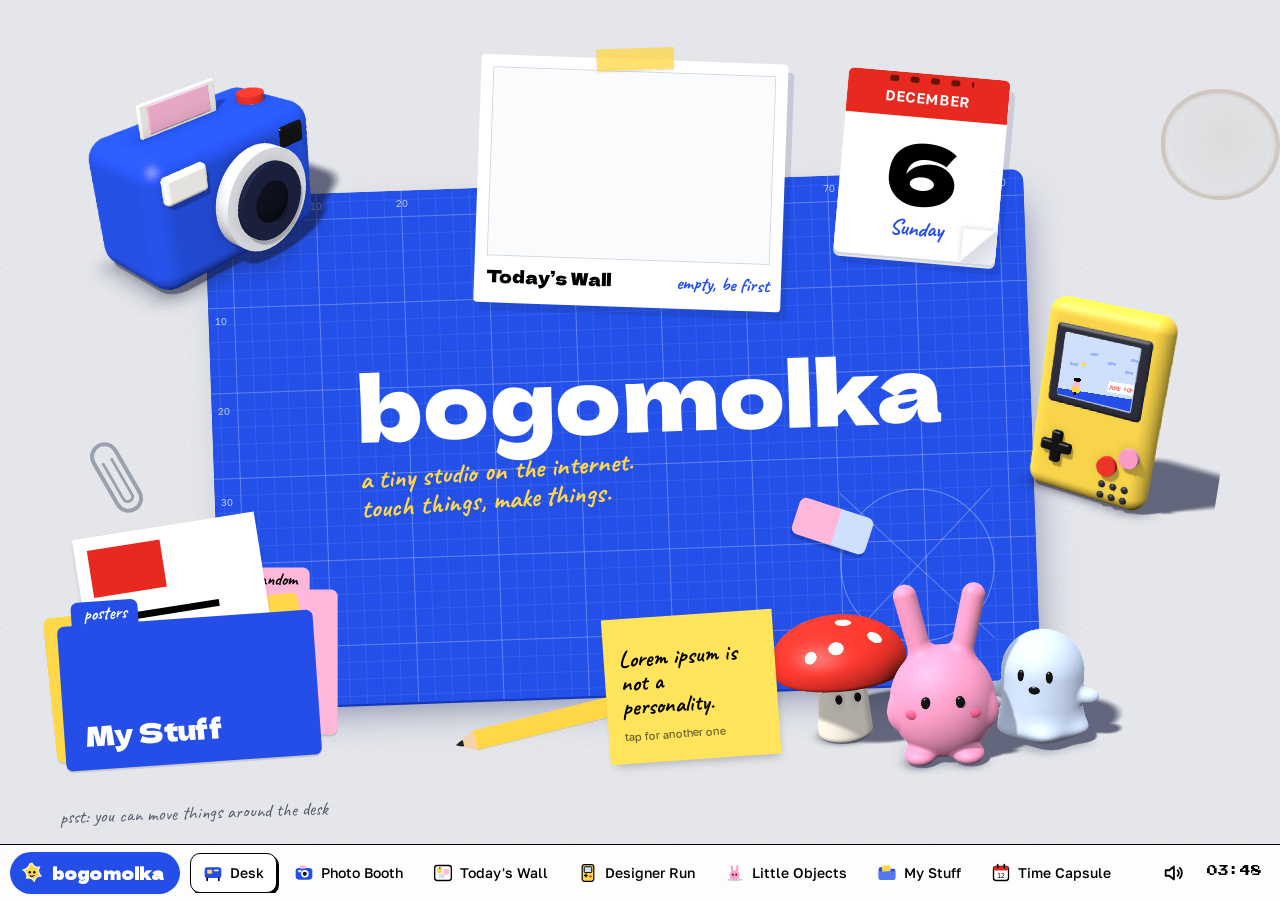
==== commit 7e78526f: "Build the studio site: desk, photo booth, shared wall, archive, game, figurines, portfolio, admin - " ====
--- a/index.html
+++ b/index.html
@@ -1,2717 +1,31 @@
 <!DOCTYPE html>
-<html lang="ru">
+<html lang="en">
 <head>
 <meta charset="utf-8">
-<meta name="viewport" content="width=device-width, initial-scale=1">
-<title>BOGOMOLKA</title>
+<meta name="viewport" content="width=device-width, initial-scale=1, viewport-fit=cover">
+<title>bogomolka</title>
+<meta name="description" content="A tiny interactive studio on the internet: a photo booth, a shared daily wall, a game about design life and little hand-made objects.">
+<meta name="theme-color" content="#244EE7">
+<link rel="icon" href="assets/favicon.svg" type="image/svg+xml">
 <link rel="preconnect" href="https://fonts.googleapis.com">
 <link rel="preconnect" href="https://fonts.gstatic.com" crossorigin>
-<link href="https://fonts.googleapis.com/css2?family=Bad+Script&family=Caveat:wght@500;700&family=Nunito:wght@500;700;800;900&family=Pacifico&family=Unbounded:wght@500;600;700&family=VT323&display=swap" rel="stylesheet">
-<style>
-:root{
-  /* Soft dreamhouse: blush + pearl + lavender mist, glossy 3D objects floating at the edges.
-     No hard outlines: depth comes from soft rose shadows and pearl highlights. */
-  --blush:#fdf0f5;
-  --petal:#fbd3e3;
-  --rose:#f27cb0;
-  --barbie:#e0408f;
-  --pearl:#fffafc;
-  --lav:#ece3ff;
-  --peach:#ffe6d9;
-  --plum:#5b2547;
-  --muted:#9b6b86;
-  --line:rgba(224,64,143,.16);
-  --shadow:0 10px 30px rgba(224,64,143,.16),0 2px 6px rgba(91,37,71,.06);
-  --shadow-lg:0 24px 60px rgba(224,64,143,.20),0 4px 12px rgba(91,37,71,.06);
-  --display:"Pacifico","Bad Script",cursive;
-  --head:"Unbounded","Nunito",system-ui,sans-serif;
-  --body:"Nunito",system-ui,-apple-system,"Segoe UI",Roboto,sans-serif;
-  --hand:"Caveat","Bad Script","Comic Sans MS",cursive;
-  --hand2:"Bad Script","Caveat",cursive;
-  --pixel:"Nunito",system-ui,sans-serif;
-  --r-lg:32px;
-  --r-md:20px;
-  --ink:#5b2547;
-  --pink:#f27cb0;
-  --pink-soft:#fde0ec;
-  --butter:#ffe9c7;
-  --mint:#e6dcff;
-  --lilac:#e6dcff;
-  color-scheme:light;
-}
-*{box-sizing:border-box}
-html,body{margin:0}
-body{
-  font-family:var(--body);color:var(--plum);
-  background-color:var(--blush);
-  background-image:
-    radial-gradient(1100px 700px at 8% -8%,#ffd8e8 0%,rgba(255,216,232,0) 62%),
-    radial-gradient(900px 640px at 102% 18%,#ece2ff 0%,rgba(236,226,255,0) 60%),
-    radial-gradient(1000px 700px at 40% 112%,#ffe7dc 0%,rgba(255,231,220,0) 60%);
-  background-attachment:fixed;
-  min-height:100vh;
-  -webkit-font-smoothing:antialiased;
-}
-img{max-width:100%;display:block}
-button,input,textarea,select{font:inherit;color:inherit}
-:focus-visible{outline:3px solid rgba(242,124,176,.55);outline-offset:3px;border-radius:12px}
-[hidden]{display:none !important}
-.sr{position:absolute;width:1px;height:1px;overflow:hidden;clip:rect(0 0 0 0);white-space:nowrap}
-
-/* ---------- ambient 3D objects ---------- */
-.ambient{position:fixed;inset:0;pointer-events:none;z-index:0;overflow:hidden}
-.ambient img,.hero3d img,.obj{position:absolute;filter:drop-shadow(0 18px 24px rgba(224,64,143,.22));user-select:none;-webkit-user-drag:none}
-.ambient img.far{filter:blur(3px) drop-shadow(0 10px 14px rgba(224,64,143,.15));opacity:.75}
-@keyframes float{0%,100%{transform:translateY(0) rotate(var(--r,0deg))}50%{transform:translateY(-14px) rotate(calc(var(--r,0deg) + 5deg))}}
-.fl{animation:float var(--d,9s) ease-in-out infinite;animation-delay:var(--dl,0s)}
-.topbar,main,.foot{position:relative;z-index:1}
-
-/* ---------- top bar ---------- */
-.topbar{position:sticky;top:0;z-index:60;display:flex;align-items:center;gap:14px;flex-wrap:wrap;
-  padding:10px clamp(16px,3vw,32px);
-  background:rgba(255,250,252,.72);backdrop-filter:blur(16px) saturate(1.2);-webkit-backdrop-filter:blur(16px) saturate(1.2);
-  border-bottom:1px solid var(--line);box-shadow:0 6px 24px rgba(224,64,143,.08)}
-.logo{display:flex;align-items:center;gap:10px;text-decoration:none}
-.logo .lh{width:42px;height:42px;flex:none;filter:drop-shadow(0 6px 8px rgba(224,64,143,.3))}
-.logo b{font-family:var(--display);font-weight:400;font-size:clamp(26px,3.6vw,36px);line-height:1.2;color:#ff5fa8;padding:0 4px 4px;
-  text-shadow:0 1px 0 #fff,0 2px 0 #f9b3d2,0 3px 0 #f39cc4,0 4px 0 #ec88b8,0 10px 18px rgba(224,64,143,.3)}
-.nav{display:flex;gap:4px;margin-left:auto;padding:4px;border-radius:999px;background:rgba(255,255,255,.75);box-shadow:inset 0 0 0 1px var(--line)}
-.nav a{font-family:var(--head);font-weight:600;font-size:13px;text-decoration:none;color:var(--plum);padding:10px 18px;border-radius:999px;transition:background .2s,color .2s,box-shadow .2s}
-.nav a:hover{background:rgba(242,124,176,.1)}
-.nav a[aria-current="page"]{background:linear-gradient(180deg,#ff9ccb,#ef6aa6);color:#fff;box-shadow:0 6px 14px rgba(224,64,143,.3),inset 0 1px 0 rgba(255,255,255,.5)}
-.np{display:flex;align-items:center;gap:8px;max-width:260px;padding:5px 14px 5px 5px;border-radius:999px;background:#fff;border:1px solid var(--line);color:var(--plum);font-size:13px;font-weight:800;cursor:pointer;box-shadow:var(--shadow)}
-.np span{white-space:nowrap;overflow:hidden;text-overflow:ellipsis}
-.np i{flex:none;width:28px;height:28px;border-radius:50%;background:linear-gradient(180deg,#ff9ccb,#ef6aa6);display:grid;place-items:center}
-.np i svg{width:12px;height:12px}
-
-/* ---------- shared ---------- */
-main{padding:clamp(18px,3vw,40px) clamp(16px,3vw,36px) 64px;max-width:1360px;margin:0 auto}
-.page-head{position:relative;display:flex;align-items:flex-end;justify-content:space-between;gap:16px;flex-wrap:wrap;margin:6px 0 24px;min-height:110px}
-.page-head>div:first-child{position:relative;z-index:2}
-.title{font-family:var(--display);font-weight:400;font-size:clamp(40px,6vw,68px);line-height:1.15;margin:0;color:#ff5fa8;padding-bottom:6px;
-  text-shadow:0 1px 0 #fff,0 2px 0 #fab8d5,0 3px 0 #f5a2c8,0 4px 0 #ef8dbb,0 5px 0 #e97cb0,0 16px 26px rgba(224,64,143,.28);text-wrap:balance}
-.sub{margin:6px 0 0;color:var(--muted);font-weight:700;max-width:58ch;line-height:1.45}
-.h2{font-family:var(--head);font-weight:600;font-size:clamp(18px,2.2vw,22px);margin:0;line-height:1.1;letter-spacing:-.01em;text-wrap:balance}
-.btn{display:inline-flex;align-items:center;justify-content:center;gap:8px;cursor:pointer;user-select:none;
-  font-family:var(--body);font-weight:800;font-size:14px;line-height:1;
-  padding:12px 18px;border-radius:999px;border:1px solid rgba(224,64,143,.18);background:linear-gradient(180deg,#fff,#fff4f8);color:var(--plum);
-  box-shadow:0 6px 16px rgba(224,64,143,.14),inset 0 1px 0 #fff;transition:transform .15s,box-shadow .15s,background .2s;text-decoration:none;white-space:nowrap}
-.btn:hover{transform:translateY(-1px);box-shadow:0 10px 22px rgba(224,64,143,.2),inset 0 1px 0 #fff}
-.btn:active{transform:translateY(1px);box-shadow:0 3px 8px rgba(224,64,143,.18)}
-.btn[disabled]{opacity:.5;pointer-events:none}
-.btn.pink{background:linear-gradient(180deg,#ffa3cf,#ef6aa6);color:#fff;border-color:transparent;box-shadow:0 8px 20px rgba(224,64,143,.32),inset 0 1px 0 rgba(255,255,255,.55)}
-.btn.butter{background:linear-gradient(180deg,#fff6ee,#ffe3d1);border-color:rgba(240,150,110,.22)}
-.btn.mint,.btn.lilac{background:linear-gradient(180deg,#f8f3ff,#e6dcff);border-color:rgba(150,110,230,.2)}
-.btn.ink{background:linear-gradient(180deg,#7a3a63,#5b2547);color:#fff;border-color:transparent;box-shadow:0 8px 20px rgba(91,37,71,.28),inset 0 1px 0 rgba(255,255,255,.25)}
-.btn.sm{padding:9px 14px;font-size:13px}
-.btn.icon{padding:10px;width:44px;height:44px}
-.btn svg{width:16px;height:16px;flex:none}
-.btn input[type=file]{display:none}
-.chip{display:inline-flex;align-items:center;gap:6px;cursor:pointer;padding:8px 14px;border-radius:999px;border:1px solid rgba(224,64,143,.2);
-  background:rgba(255,255,255,.85);font-weight:800;font-size:13px;color:var(--plum);transition:background .15s,color .15s,box-shadow .15s}
-.chip[aria-pressed="true"]{background:linear-gradient(180deg,#ff9ccb,#ef6aa6);color:#fff;border-color:transparent;box-shadow:0 6px 14px rgba(224,64,143,.25)}
-.chip:hover{box-shadow:0 4px 12px rgba(224,64,143,.15)}
-.row{display:flex;gap:10px;flex-wrap:wrap;align-items:center}
-.muted{color:var(--muted)}
-.tiny{font-size:12px}
-.note{font-size:13px;font-weight:700;line-height:1.45;padding:12px 14px;border-radius:16px;background:rgba(255,255,255,.6);color:var(--muted)}
-.decor{position:absolute;pointer-events:none;z-index:1}
-.decor img{width:100%;height:100%;object-fit:contain;filter:drop-shadow(0 16px 20px rgba(224,64,143,.25))}
-.bob{animation:float 7s ease-in-out infinite}
-.card{background:rgba(255,255,255,.78);backdrop-filter:blur(10px);-webkit-backdrop-filter:blur(10px);border:1px solid rgba(255,255,255,.9);border-radius:var(--r-lg);box-shadow:var(--shadow-lg)}
-
-/* ---------- toast + dialog ---------- */
-.toasts{position:fixed;left:50%;bottom:18px;transform:translateX(-50%);z-index:200;display:flex;flex-direction:column;gap:8px;align-items:center;pointer-events:none;width:min(92vw,440px)}
-.toast{pointer-events:auto;display:flex;gap:10px;align-items:center;background:rgba(91,37,71,.94);color:#fff;padding:12px 16px;border-radius:18px;box-shadow:0 12px 30px rgba(91,37,71,.3);font-weight:800;font-size:14px;animation:tin .25s ease-out}
-.toast .btn{padding:7px 12px;font-size:12px}
-@keyframes tin{from{transform:translateY(16px);opacity:0}to{transform:none;opacity:1}}
-.dlg-back{position:fixed;inset:0;z-index:150;background:rgba(91,37,71,.28);display:grid;place-items:center;padding:16px;backdrop-filter:blur(6px);-webkit-backdrop-filter:blur(6px)}
-.dlg{background:var(--pearl);border-radius:var(--r-lg);box-shadow:0 30px 80px rgba(91,37,71,.25);width:min(560px,100%);max-height:92vh;overflow:auto;padding:24px;position:relative}
-.dlg h3{font-family:var(--head);font-weight:600;margin:0 0 12px;font-size:20px}
-.dlg .x{position:absolute;top:14px;right:14px}
-
-/* ---------- pages ---------- */
-.page{position:relative}
-.home-grid{display:grid;grid-template-columns:1fr;gap:32px}
-.duo{display:grid;grid-template-columns:minmax(0,1fr) minmax(0,1.15fr);gap:32px;align-items:start}
-@media (max-width:980px){.duo{grid-template-columns:1fr}}
-.hero3d{position:absolute;right:0;top:-10px;width:330px;height:150px;pointer-events:none;z-index:1}
-@media (max-width:760px){
-  .hero3d{width:84px;height:80px;top:-8px;right:0 !important}
-  .hero3d img{display:none}
-  .hero3d img[data-obj^="heart"]{display:block;right:0 !important;top:0 !important;width:76px !important}
-  .page-head .title{padding-right:84px}
-}
-
-/* ---------- photo booth ---------- */
-.booth{position:relative;display:grid;grid-template-columns:minmax(0,1.35fr) minmax(260px,.65fr);border-radius:36px;overflow:hidden;box-shadow:var(--shadow-lg);background:#fff}
-@media (max-width:860px){.booth{grid-template-columns:1fr}}
-.cabin{position:relative;overflow:hidden;padding:72px clamp(18px,5vw,72px) 56px;
-  background:radial-gradient(700px 400px at 18% 8%,rgba(255,255,255,.75),rgba(255,255,255,0) 60%),linear-gradient(160deg,#fdf1f6 0%,#f8dce8 55%,#f2e5f8 100%)}
-.pol-bg{position:absolute;inset:0;pointer-events:none;z-index:0}
-.pol{position:absolute;width:calc(var(--w) * var(--ps,1));background:#fff;padding:calc(8px * var(--ps,1)) calc(8px * var(--ps,1)) calc(30px * var(--ps,1));border-radius:3px;
-  transform:rotate(var(--r));box-shadow:0 12px 26px rgba(150,40,100,.18),0 1px 3px rgba(91,37,71,.1)}
-.pol img{display:block;width:100%;aspect-ratio:1;object-fit:cover;background:#f6e9ef}
-.pol span{position:absolute;left:0;right:0;bottom:calc(4px * var(--ps,1));text-align:center;font-family:var(--hand);font-weight:700;font-size:calc(19px * var(--ps,1));color:var(--plum);white-space:nowrap;overflow:hidden}
-.gilt,.slots,.booth-ctrl,.slot-out,.out-actions,.demo-badge{position:relative;z-index:1}
-.valance{position:absolute;left:0;right:0;top:0;height:56px;z-index:2;
-  background:radial-gradient(circle at 50% 0,#fff 0 27px,transparent 28px) 0 0/56px 56px repeat-x,linear-gradient(#fff,#fff) 0 0/100% 28px no-repeat;
-  filter:drop-shadow(0 6px 8px rgba(224,64,143,.18))}
-.marquee{position:absolute;top:8px;left:50%;transform:translateX(-50%);z-index:2;display:flex;gap:6px;white-space:nowrap;font-family:var(--display);font-size:18px;color:#ff5fa8;letter-spacing:.04em}
-.bulbs{display:none}
-.bulbs i{width:9px;height:9px;border-radius:50%;background:#fff;box-shadow:0 0 10px #fff,0 0 18px rgba(255,180,210,.9);animation:blink 2.4s infinite}
-.bulbs i:nth-child(2n){animation-delay:1.2s}
-@keyframes blink{0%,100%{opacity:1}50%{opacity:.55}}
-.gilt{position:relative;padding:12px;border-radius:26px;
-  background:linear-gradient(135deg,#fde4dc,#f0b4a3 22%,#fff1ec 44%,#e9a291 68%,#fbe0d7);
-  box-shadow:0 18px 40px rgba(224,64,143,.22),inset 0 1px 0 rgba(255,255,255,.8)}
-.viewfinder{position:relative;border-radius:16px;overflow:hidden;background:#2a1525;aspect-ratio:4/3}
-.viewfinder canvas{width:100%;height:100%;display:block}
-.vf-tag{position:absolute;left:12px;top:12px;display:flex;gap:6px;align-items:center;font-weight:800;font-size:11px;letter-spacing:.08em;color:#fff;background:rgba(91,37,71,.45);backdrop-filter:blur(6px);padding:6px 10px;border-radius:999px}
-.vf-tag i{width:8px;height:8px;border-radius:50%;background:#ff6b9e;animation:blink 1.2s infinite}
-.vf-empty{position:absolute;inset:auto 12px 12px 12px;color:#fff;font-weight:800;font-size:13px;background:rgba(91,37,71,.55);backdrop-filter:blur(6px);padding:9px 12px;border-radius:14px;text-align:center}
-.flash{position:absolute;inset:0;background:#fff;opacity:0;pointer-events:none}
-.flash.go{animation:flash .45s ease-out}
-@keyframes flash{0%{opacity:1}100%{opacity:0}}
-.count{position:absolute;inset:0;display:grid;place-items:center;font-family:var(--display);font-size:clamp(90px,16vw,190px);line-height:1;color:#fff;text-shadow:0 2px 0 #fab8d5,0 4px 0 #ef8dbb,0 18px 30px rgba(0,0,0,.35);pointer-events:none}
-.count.go{animation:cnt .85s ease-out}
-@keyframes cnt{0%{transform:scale(1.6);opacity:0}25%{transform:scale(1);opacity:1}100%{transform:scale(.94);opacity:.3}}
-.vf-start{position:absolute;left:50%;top:46%;transform:translate(-50%,-50%);z-index:3;font-size:15px;padding:16px 24px}
-.vf-start:hover{transform:translate(-50%,calc(-50% - 1px))}
-.vf-start:active{transform:translate(-50%,calc(-50% + 1px))}
-.cam-note{margin:0;font-weight:700;font-size:13px;line-height:1.45;background:rgba(255,255,255,.7);border-radius:16px;padding:10px 14px;color:var(--plum);max-width:62ch}
-.slots{display:grid;grid-template-columns:repeat(4,1fr);gap:12px;margin-top:18px}
-.slotbox{position:relative}
-.slot{width:100%;position:relative;aspect-ratio:4/3;border-radius:14px;border:2px dashed rgba(242,124,176,.55);background:rgba(255,255,255,.72);backdrop-filter:blur(6px);-webkit-backdrop-filter:blur(6px);cursor:pointer;overflow:hidden;display:grid;place-items:center;color:#ef6aa6;font-weight:900;font-size:22px;padding:0}
-.slot.filled{border:3px solid #fff;box-shadow:0 8px 16px rgba(224,64,143,.18)}
-.slot[aria-pressed="true"]{border-color:#ff8cc0;box-shadow:0 0 0 3px rgba(255,140,192,.45)}
-.slotbox .rm{position:absolute;cursor:pointer;padding:0;top:6px;right:6px;width:24px;height:24px;border-radius:50%;background:rgba(91,37,71,.7);color:#fff;border:0;font-size:12px;line-height:1;display:grid;place-items:center}
-.booth-ctrl{display:grid;gap:16px;margin-top:20px;color:var(--plum);padding:18px 20px;border-radius:24px;background:rgba(255,255,255,.7);backdrop-filter:blur(10px);-webkit-backdrop-filter:blur(10px);box-shadow:0 10px 28px rgba(224,64,143,.12)}
-.booth-ctrl .lbl{font-family:var(--head);font-weight:600;font-size:11px;letter-spacing:.1em;text-transform:uppercase;color:var(--plum);opacity:.8;margin-bottom:8px}
-.range{width:100%;accent-color:#ef6aa6}
-.swatch{width:34px;height:34px;border-radius:50%;border:3px solid #fff;cursor:pointer;padding:0;box-shadow:0 4px 10px rgba(224,64,143,.25)}
-.swatch[aria-pressed="true"]{outline:2px solid #ef6aa6;outline-offset:3px}
-.output{position:relative;overflow:hidden;padding:28px 22px;display:flex;flex-direction:column;align-items:center;gap:18px;
-  background:linear-gradient(160deg,#fffafc 0%,#f8eef6 45%,#fff 55%,#f3e9f7 100%)}
-.slot-out{position:relative;width:100%;display:flex;justify-content:center}
-.slot-out::before{content:"";position:absolute;top:-8px;left:50%;transform:translateX(-50%);width:66%;height:12px;background:linear-gradient(180deg,#e9c7d6,#f6dbe6);border-radius:8px;box-shadow:inset 0 2px 4px rgba(91,37,71,.18)}
-.strip-img{width:min(230px,70%);height:auto;transform:rotate(2deg);box-shadow:0 18px 34px rgba(224,64,143,.25),0 2px 6px rgba(91,37,71,.1);border-radius:6px;animation:drop .7s cubic-bezier(.2,1.4,.4,1)}
-@keyframes drop{from{transform:translateY(-40px) rotate(2deg);opacity:0}to{transform:rotate(2deg);opacity:1}}
-.out-actions{display:flex;flex-direction:column;gap:10px;width:100%;max-width:280px}
-.out-actions .btn{width:100%}
-.demo-badge{position:absolute;top:16px;right:16px;font-family:var(--hand);font-size:22px;font-weight:700;color:var(--plum);background:#fff;padding:2px 14px;border-radius:999px;box-shadow:var(--shadow);transform:rotate(5deg)}
-
-/* ---------- boombox / player ---------- */
-.boombox{position:relative;border-radius:40px;padding:26px clamp(14px,2.4vw,28px) 24px;
-  background:linear-gradient(170deg,#ffe3ef 0%,#ffc9df 55%,#f9b2d0 100%);
-  box-shadow:var(--shadow-lg),inset 0 2px 0 rgba(255,255,255,.8),inset 0 -10px 30px rgba(224,64,143,.12)}
-.boombox::before{content:"";position:absolute;left:50%;top:-30px;transform:translateX(-50%);width:44%;height:40px;border:7px solid #f6b6d1;border-bottom:0;border-radius:26px 26px 0 0;box-shadow:inset 0 2px 0 rgba(255,255,255,.6)}
-.bb-top{display:flex;justify-content:space-between;align-items:center;gap:10px;margin-bottom:16px}
-.led{font-weight:900;font-size:11px;letter-spacing:.1em;color:#ef6aa6;background:#fff;padding:6px 10px;border-radius:999px;box-shadow:inset 0 0 0 1px var(--line)}
-.bb-face{display:grid;grid-template-columns:72px 1fr 72px;gap:14px;align-items:center}
-@media (max-width:520px){.bb-face{grid-template-columns:1fr}.spk{display:none}}
-.spk{aspect-ratio:1;border-radius:50%;background:radial-gradient(circle,#fff 0 18%,#f7c1d7 19% 34%,#fde3ee 35% 52%,#f4b2cd 53% 70%,#ffe7f1 71%);box-shadow:0 8px 16px rgba(224,64,143,.2),inset 0 2px 0 #fff}
-.boombox.playing .spk{animation:thump .5s infinite}
-@keyframes thump{50%{transform:scale(1.04)}}
-.cassette{position:relative;aspect-ratio:1.6/1;border-radius:16px;background:linear-gradient(180deg,rgba(255,255,255,.92),rgba(250,236,245,.95));padding:10px 12px;display:grid;grid-template-rows:auto 1fr;gap:8px;box-shadow:0 10px 24px rgba(224,64,143,.18),inset 0 1px 0 #fff}
-.cas-label{background:#fff3f8;border-radius:10px;padding:6px 10px;background-image:repeating-linear-gradient(180deg,transparent 0 13px,rgba(242,124,176,.18) 13px 14px)}
-.cas-label b{display:block;font-family:var(--hand);font-size:24px;line-height:1;white-space:nowrap;overflow:hidden;text-overflow:ellipsis;color:var(--barbie)}
-.cas-label small{display:block;font-weight:800;font-size:11px;color:var(--muted);white-space:nowrap;overflow:hidden;text-overflow:ellipsis}
-.cas-win{position:relative;margin:0 14%;border-radius:999px;background:linear-gradient(180deg,#6d3a5c,#4c1f3c);display:flex;align-items:center;justify-content:space-between;padding:0 6%;box-shadow:inset 0 3px 8px rgba(0,0,0,.35)}
-.reel{width:30%;aspect-ratio:1;border-radius:50%;background:conic-gradient(#fff 0 20deg,transparent 20deg 60deg,#fff 60deg 80deg,transparent 80deg 120deg,#fff 120deg 140deg,transparent 140deg 180deg,#fff 180deg 200deg,transparent 200deg 240deg,#fff 240deg 260deg,transparent 260deg 300deg,#fff 300deg 320deg,transparent 320deg),radial-gradient(circle,#fff 0 22%,#f39cc4 23% 70%,#e07aac 71%);border:2px solid #fff}
-.playing .reel{animation:spin 1.8s linear infinite}
-@keyframes spin{to{transform:rotate(360deg)}}
-.cas-win .tapeband{position:absolute;left:30%;right:30%;top:50%;height:30%;transform:translateY(-50%);background:#8a4f6f}
-.eq{width:100%;height:46px;margin-top:14px;display:block}
-.pctrl{display:flex;align-items:center;justify-content:center;gap:12px;margin-top:10px;flex-wrap:wrap}
-.pctrl .btn.icon{width:50px;height:50px}
-.pctrl .play{width:64px;height:64px;background:linear-gradient(180deg,#ffa3cf,#ef6aa6);color:#fff;border-color:transparent;box-shadow:0 10px 22px rgba(224,64,143,.35),inset 0 1px 0 rgba(255,255,255,.55)}
-.pctrl .play svg{width:22px;height:22px}
-.vol{display:flex;align-items:center;gap:8px;font-weight:800;font-size:12px;color:var(--muted)}
-.vol input{width:110px;accent-color:#ef6aa6}
-.tabs{display:flex;gap:6px;margin:18px 0 12px;flex-wrap:wrap}
-.list{display:flex;flex-direction:column;gap:6px;max-height:330px;overflow:auto;padding-right:4px;scrollbar-width:thin;scrollbar-color:#f4a9c8 transparent}
-.trk{display:grid;grid-template-columns:auto 1fr auto;gap:10px;align-items:center;padding:9px 12px;border-radius:16px;background:rgba(255,255,255,.72)}
-.trk.on{background:#fff;box-shadow:0 6px 16px rgba(224,64,143,.15)}
-.trk .num{font-weight:900;font-size:11px;width:30px;text-align:center;color:#ef6aa6}
-.trk b{display:block;font-weight:900;font-size:14px;line-height:1.15}
-.trk small{font-weight:700;font-size:12px;color:var(--muted)}
-.trk .links{display:flex;gap:6px}
-.trk .links a{font-weight:800;font-size:11px;text-decoration:none;color:var(--plum);padding:6px 10px;border-radius:999px;background:#fff;box-shadow:inset 0 0 0 1px var(--line)}
-.trk .links a.yt{background:#ffe1ea;color:#c2185b}
-.trk .links a.ya{background:#fff1e3;color:#b35b1f}
-.trk button.p{width:32px;height:32px;border-radius:50%;border:0;background:linear-gradient(180deg,#ffa3cf,#ef6aa6);color:#fff;cursor:pointer;display:grid;place-items:center;padding:0;box-shadow:0 4px 10px rgba(224,64,143,.3)}
-.trk button.p svg{width:12px;height:12px}
-.artist-chips{display:flex;gap:6px;flex-wrap:wrap;margin-bottom:12px}
-.artist-chips .chip{font-size:12px;padding:6px 11px}
-.boombox .note{background:rgba(255,255,255,.55);margin-top:12px}
-
-/* ---------- handheld / game ---------- */
-.handheld{position:relative;border-radius:36px 36px 64px 36px;padding:22px clamp(14px,2.4vw,26px) 26px;
-  background:linear-gradient(160deg,#f6f0ff 0%,#e6dcff 50%,#d9caff 100%);
-  box-shadow:var(--shadow-lg),inset 0 2px 0 rgba(255,255,255,.9),inset 0 -10px 30px rgba(140,100,230,.14)}
-.hh-top{display:flex;justify-content:space-between;align-items:center;gap:10px;margin-bottom:14px}
-.screen-bezel{background:linear-gradient(180deg,#6b4a86,#523567);border-radius:20px 20px 36px 20px;padding:14px 14px 10px;box-shadow:inset 0 2px 0 rgba(255,255,255,.2),0 8px 18px rgba(90,60,140,.25)}
-.screen-bezel .pw{display:flex;align-items:center;gap:6px;font-weight:800;font-size:10px;letter-spacing:.12em;color:#e8dcff;margin-bottom:8px}
-.screen-bezel .pw i{width:8px;height:8px;border-radius:50%;background:#ff8cc0;box-shadow:0 0 8px #ff8cc0}
-#game{width:100%;aspect-ratio:720/320;display:block;border-radius:10px;background:#fbe3ee;touch-action:manipulation;cursor:pointer}
-.hh-bottom{display:flex;align-items:center;justify-content:space-between;gap:16px;margin-top:18px;flex-wrap:wrap}
-.dpad{position:relative;width:80px;height:80px;flex:none;filter:drop-shadow(0 6px 8px rgba(90,60,140,.25))}
-.dpad i{position:absolute;background:linear-gradient(180deg,#fff,#efe7ff);border-radius:8px}
-.dpad i:first-child{left:27px;top:0;width:26px;height:80px}
-.dpad i:last-child{top:27px;left:0;height:26px;width:80px}
-.abtn{width:80px;height:80px;border-radius:50%;border:0;background:radial-gradient(circle at 35% 28%,#fff 0 8%,#ffb3d6 30%,#ef6aa6 75%);box-shadow:0 10px 20px rgba(224,64,143,.35),inset 0 -4px 10px rgba(180,30,100,.25);
-  font-weight:900;font-size:12px;letter-spacing:.08em;color:#fff;cursor:pointer;touch-action:manipulation}
-.abtn:active{transform:translateY(2px)}
-.board-scores{flex:1;min-width:180px;background:rgba(255,255,255,.7);border-radius:18px;padding:12px 14px}
-.board-scores h4{margin:0 0 6px;font-family:var(--head);font-weight:600;font-size:11px;letter-spacing:.1em;text-transform:uppercase;color:var(--muted)}
-.board-scores ol{margin:0;padding-left:20px;font-weight:800;font-size:13px;line-height:1.6}
-.board-scores ol li span{color:var(--muted)}
-.grill{display:grid;grid-template-columns:repeat(3,7px);gap:6px;transform:rotate(-25deg)}
-.grill i{width:7px;height:22px;border-radius:4px;background:rgba(107,74,134,.35)}
-
-/* ---------- wall ---------- */
-.wall-bar{position:sticky;top:calc(var(--topbar-h,70px) + 8px);z-index:40;display:flex;gap:8px;flex-wrap:wrap;align-items:center;padding:10px;margin-bottom:16px;
-  background:rgba(255,250,252,.85);backdrop-filter:blur(14px);-webkit-backdrop-filter:blur(14px);border-radius:24px;box-shadow:var(--shadow)}
-.wall-bar .sep{width:1px;align-self:stretch;background:var(--line);margin:0 2px}
-.wall-bar .btn[aria-pressed="true"]{background:linear-gradient(180deg,#7a3a63,#5b2547);color:#fff}
-.pop{position:absolute;z-index:45;background:var(--pearl);border-radius:20px;box-shadow:0 20px 50px rgba(91,37,71,.2);padding:14px;display:grid;gap:8px}
-.pop .grid{display:grid;grid-template-columns:repeat(5,54px);gap:8px}
-.pop .grid button{width:54px;height:54px;border-radius:14px;border:1px solid var(--line);background:#fff;cursor:pointer;padding:5px}
-.pop .grid button svg,.pop .grid button img{width:100%;height:100%;object-fit:contain}
-.pop .grid button:hover{background:#fff0f6}
-.pop .lbl{font-family:var(--head);font-weight:600;font-size:11px;letter-spacing:.1em;text-transform:uppercase;color:var(--muted)}
-.inkbar{display:flex;gap:6px;align-items:center}
-.inkbar .dot{width:26px;height:26px;border-radius:50%;border:2px solid #fff;cursor:pointer;padding:0;box-shadow:0 2px 6px rgba(91,37,71,.2)}
-.inkbar .dot[aria-pressed="true"]{outline:2px solid var(--plum);outline-offset:2px}
-.wall-scroll{overflow:auto;border-radius:30px;box-shadow:var(--shadow-lg);background:#fff;overscroll-behavior:contain}
-.board{position:relative;overflow:hidden}
-.stage{position:absolute;left:0;top:0;width:1400px;height:900px;transform-origin:0 0}
-.items{position:absolute;inset:0}
-.inklayer{position:absolute;inset:0;width:100%;height:100%;pointer-events:none;z-index:5000}
-.inklayer.on{pointer-events:auto;cursor:crosshair;touch-action:none}
-.inklayer.erase path{pointer-events:stroke;cursor:pointer}
-.wi{position:absolute;left:0;top:0;transform-origin:50% 50%;touch-action:none;cursor:grab;user-select:none;-webkit-user-select:none}
-.wi.drag{cursor:grabbing}
-.wi-shadow{filter:drop-shadow(0 8px 10px rgba(150,40,100,.18))}
-.wi.sel .wi-shadow{filter:drop-shadow(0 14px 16px rgba(150,40,100,.28))}
-.wi.sel::after{content:"";position:absolute;inset:calc(-8px * var(--k,1));border:calc(2px * var(--k,1)) dashed rgba(224,64,143,.6);border-radius:10px;pointer-events:none}
-.paper{width:240px;min-height:210px;padding:34px 26px 28px;font-family:var(--hand);font-weight:700;font-size:31px;line-height:1.12;color:var(--plum);white-space:pre-wrap;word-break:break-word}
-.paper.v-pink{background:#ffd3e5}
-.paper.v-butter{background:#fff1dc}
-.paper.v-sky{background:#e3eeff}
-.paper.v-mint{background:#e5f7f0}
-.paper.v-grid{background-color:#fff;background-image:linear-gradient(#f6d3e2 1px,transparent 1px),linear-gradient(90deg,#f6d3e2 1px,transparent 1px);background-size:22px 22px}
-.paper.v-lined{background-color:#fffdf8;background-image:linear-gradient(90deg,transparent 30px,#ffb3c8 30px 32px,transparent 32px),repeating-linear-gradient(180deg,transparent 0 34px,#e9d2f0 34px 36px);background-position:0 0,0 4px;padding-left:44px}
-.paper.v-kraft{background:#ecd5bd;background-image:radial-gradient(rgba(120,70,30,.1) 1px,transparent 1.5px);background-size:7px 7px}
-.paper.v-lilac{background:#ece3ff}
-.wtext{font-family:var(--hand);font-weight:700;font-size:56px;line-height:1;white-space:pre;padding:6px 10px;color:#ef6aa6}
-.wtext.f2{font-family:var(--hand2);font-weight:400}
-.editing{outline:none;cursor:text;user-select:text;-webkit-user-select:text}
-.polaroid{width:250px;background:#fff;padding:14px 14px 0;border-radius:3px}
-.polaroid img{width:100%;aspect-ratio:1;object-fit:cover;background:#f6e9ef;pointer-events:none}
-.polaroid .cap{font-family:var(--hand);font-weight:700;font-size:28px;min-height:62px;padding:8px 2px 10px;text-align:center;color:var(--plum);white-space:pre-wrap}
-.wstrip{width:170px}
-.wstrip img{width:100%;pointer-events:none}
-.stk{width:120px;height:120px}
-.stk svg,.stk img{width:100%;height:100%;display:block;object-fit:contain;pointer-events:none}
-.tape{width:170px;height:42px;opacity:.85}
-.wi-ui{position:absolute;inset:0;pointer-events:none;display:none}
-.wi.sel .wi-ui{display:block}
-.hd{position:absolute;pointer-events:auto;width:34px;height:34px;border-radius:50%;border:0;background:#fff;color:var(--plum);display:grid;place-items:center;cursor:pointer;padding:0;
-  transform:translate(-50%,-50%) scale(var(--k,1));box-shadow:0 4px 12px rgba(91,37,71,.25);touch-action:none}
-.hd svg{width:16px;height:16px}
-.hd.rot{left:50%;top:calc(-34px * var(--k,1));cursor:grab;background:#fff1dc}
-.hd.scl{left:100%;top:100%;cursor:nwse-resize;background:#ece3ff}
-.hd.del{left:100%;top:0;background:#ffd3e0}
-.hd.front{left:0;top:0}
-.hd.edit{left:0;top:100%;background:#ffe6f0}
-.hd.color{left:50%;top:100%;background:conic-gradient(#ffb3d6,#fff1dc,#e3eeff,#ece3ff,#ffb3d6)}
-.wall-foot{display:flex;justify-content:space-between;gap:12px;flex-wrap:wrap;margin-top:18px;color:var(--muted);font-weight:800;font-size:13px}
-.savestate{display:inline-flex;align-items:center;gap:8px}
-.savestate i{width:9px;height:9px;border-radius:50%;background:#7fd8b5;box-shadow:0 0 8px #7fd8b5}
-.savestate.busy i{background:#ffc38a;box-shadow:0 0 8px #ffc38a}
-
-/* ---------- feed ---------- */
-.feed-wrap{display:grid;grid-template-columns:minmax(260px,340px) minmax(0,560px);gap:32px;justify-content:center;align-items:start}
-@media (max-width:900px){.feed-wrap{grid-template-columns:1fr}}
-.prof{position:sticky;top:calc(var(--topbar-h,70px) + 18px);background:rgba(255,255,255,.8);backdrop-filter:blur(12px);-webkit-backdrop-filter:blur(12px);border-radius:var(--r-lg);box-shadow:var(--shadow-lg);padding:22px}
-@media (max-width:900px){.prof{position:relative;top:0}}
-.prof-head{display:flex;gap:14px;align-items:center}
-.ava{flex:none;width:76px;height:76px;border-radius:50%;padding:3px;background:conic-gradient(#ffb3d6,#ffe1c7,#e6dcff,#ffb3d6)}
-.ava>span{display:grid;place-items:center;width:100%;height:100%;border-radius:50%;background:#fff0f6;border:3px solid #fff;overflow:hidden}
-.ava svg{width:78%;height:78%}
-.ava.sm{width:40px;height:40px;padding:2px}
-.ava.sm>span{border-width:2px;font-weight:900;font-size:15px;color:var(--plum)}
-.nick{font-family:var(--head);font-weight:600;font-size:17px;word-break:break-all}
-.stats{display:grid;grid-template-columns:repeat(3,1fr);gap:8px;margin:18px 0;text-align:center}
-.stats div{background:#fff;border-radius:16px;padding:10px 4px;box-shadow:inset 0 0 0 1px var(--line)}
-.stats b{display:block;font-family:var(--head);font-weight:600;font-size:18px;font-variant-numeric:tabular-nums;color:var(--barbie)}
-.stats small{font-weight:800;font-size:11px;color:var(--muted)}
-.bio{font-family:var(--hand);font-size:24px;font-weight:700;line-height:1.1;margin:4px 0 0}
-.phone{background:#fff;border-radius:36px;box-shadow:var(--shadow-lg);overflow:hidden;border:8px solid #fff;outline:1px solid var(--line)}
-.ph-top{display:flex;align-items:center;justify-content:space-between;gap:10px;padding:12px 14px;border-bottom:1px solid #f7e6ee}
-.ph-top .wm{font-family:var(--display);font-size:24px;color:#ff5fa8}
-.stories{display:flex;gap:14px;overflow-x:auto;padding:14px;border-bottom:1px solid #f7e6ee;scrollbar-width:thin}
-.story{flex:none;display:flex;flex-direction:column;align-items:center;gap:6px;width:72px;background:none;border:0;cursor:pointer;padding:0;color:var(--plum)}
-.story .ring{width:68px;height:68px;border-radius:50%;padding:3px;background:conic-gradient(#ff8cc0,#ffd0a8,#d8c6ff,#ff8cc0)}
-.story .ring.seen{background:#eee2ea}
-.story .ring>span{display:block;width:100%;height:100%;border-radius:50%;border:3px solid #fff;overflow:hidden;background:#fff0f6}
-.story .ring img{width:100%;height:100%;object-fit:cover}
-.story .add{display:grid;place-items:center;font-size:28px;font-weight:700;color:#ef6aa6;background:#fff4f9}
-.story small{font-size:11px;font-weight:800;max-width:72px;white-space:nowrap;overflow:hidden;text-overflow:ellipsis}
-.vt{display:flex;border-bottom:1px solid #f7e6ee}
-.vt button{flex:1;padding:12px;border:0;background:none;font-family:var(--head);font-weight:600;font-size:11px;cursor:pointer;border-bottom:2px solid transparent;letter-spacing:.1em;color:var(--muted)}
-.vt button[aria-pressed="true"]{border-color:#ef6aa6;color:var(--plum)}
-.post{border-bottom:1px solid #f7e6ee}
-.post-h{display:flex;align-items:center;gap:10px;padding:12px 14px}
-.post-h b{font-weight:900;font-size:14px}
-.post-h small{font-weight:700;font-size:12px;color:var(--muted)}
-.post-h .tag{margin-left:auto;font-family:var(--hand);font-size:19px;font-weight:700;background:#fff1f7;color:#ef6aa6;border-radius:999px;padding:0 12px}
-.post-h .more{margin-left:auto;border:0;background:none;cursor:pointer;font-weight:900;font-size:16px;padding:4px 8px;color:var(--muted)}
-.post-img{position:relative;background:#f8eef3;user-select:none;-webkit-user-select:none}
-.post-img img{width:100%;aspect-ratio:1;object-fit:cover;pointer-events:none}
-.burst{position:absolute;left:50%;top:50%;width:120px;height:120px;transform:translate(-50%,-50%) scale(0);pointer-events:none}
-.burst img{width:100%;height:100%}
-.burst.go{animation:burst .8s ease-out}
-@keyframes burst{0%{transform:translate(-50%,-50%) scale(0);opacity:1}35%{transform:translate(-50%,-50%) scale(1.15)}70%{transform:translate(-50%,-50%) scale(1);opacity:1}100%{transform:translate(-50%,-60%) scale(1);opacity:0}}
-.post-a{display:flex;align-items:center;gap:6px;padding:10px 10px 0}
-.post-a button{border:0;background:none;cursor:pointer;padding:6px;border-radius:10px;color:var(--plum)}
-.post-a svg{width:27px;height:27px;display:block}
-.post-a .liked svg path{fill:#ef6aa6;stroke:#ef6aa6}
-.post-a .liked{animation:pop .35s}
-@keyframes pop{50%{transform:scale(1.25)}}
-.post-b{padding:4px 16px 14px;font-size:14px;line-height:1.45}
-.post-b .likes{font-weight:900;font-variant-numeric:tabular-nums}
-.post-b .cap b{font-weight:900;margin-right:6px}
-.cmts{margin:6px 0 0;padding:0;list-style:none;display:grid;gap:3px}
-.cmts b{font-weight:900;margin-right:6px}
-.cmt-form{display:flex;gap:8px;padding:0 14px 14px}
-.cmt-form input{flex:1;min-width:0;border:1px solid #f3dbe6;border-radius:999px;padding:9px 14px;font-weight:700;font-size:14px;background:#fffafc}
-.cmt-form button{border:0;background:none;font-weight:900;color:#ef6aa6;cursor:pointer;font-size:14px}
-.cmt-form button:disabled{opacity:.4}
-.gridview{display:grid;grid-template-columns:repeat(3,1fr);gap:3px;padding:3px}
-.gridview button{border:0;padding:0;cursor:pointer;aspect-ratio:1;background:#f8eef3;position:relative}
-.gridview img{width:100%;height:100%;object-fit:cover}
-.gridview .gl{position:absolute;inset:auto 6px 6px auto;background:rgba(91,37,71,.55);color:#fff;font-weight:900;font-size:11px;padding:3px 8px;border-radius:999px}
-.empty{padding:40px 24px;text-align:center;font-weight:800;color:var(--muted)}
-.mode-pill{display:inline-flex;align-items:center;gap:6px;font-size:12px;font-weight:800;padding:7px 12px;border-radius:999px;background:rgba(255,255,255,.75);color:var(--plum);box-shadow:inset 0 0 0 1px var(--line);position:relative;z-index:2}
-.mode-pill i{width:8px;height:8px;border-radius:50%;background:#ffc38a}
-.mode-pill.live i{background:#7fd8b5}
-.composer-prev{position:relative;border-radius:20px;overflow:hidden;background:#f8eef3;aspect-ratio:1;display:grid;place-items:center;box-shadow:inset 0 0 0 1px var(--line)}
-.composer-prev canvas{width:100%;height:100%;display:block}
-.composer-prev .ph{font-weight:800;text-align:center;padding:20px;color:var(--muted)}
-textarea.cap-in{width:100%;min-height:80px;border:1px solid #f0d3e1;border-radius:16px;padding:10px 12px;font-weight:700;resize:vertical;background:#fff}
-input.txt{width:100%;border:1px solid #f0d3e1;border-radius:14px;padding:11px 14px;font-weight:800;background:#fff}
-.story-view{position:fixed;inset:0;z-index:170;background:rgba(60,20,45,.82);backdrop-filter:blur(8px);display:grid;place-items:center;padding:16px}
-.sv-card{position:relative;width:min(420px,100%);border-radius:28px;overflow:hidden;background:#000;box-shadow:0 30px 80px rgba(0,0,0,.4)}
-.sv-card img{width:100%;aspect-ratio:9/14;object-fit:cover}
-.sv-bars{position:absolute;top:10px;left:10px;right:10px;display:flex;gap:4px;z-index:2}
-.sv-bars i{flex:1;height:3px;border-radius:2px;background:rgba(255,255,255,.4);overflow:hidden}
-.sv-bars i b{display:block;height:100%;width:0;background:#fff}
-.sv-h{position:absolute;top:22px;left:12px;right:12px;display:flex;align-items:center;gap:8px;color:#fff;font-weight:900;font-size:14px;z-index:2;text-shadow:0 1px 4px rgba(0,0,0,.5)}
-.sv-cap{position:absolute;left:0;right:0;bottom:0;padding:40px 16px 18px;color:#fff;font-weight:800;background:linear-gradient(transparent,rgba(0,0,0,.6))}
-.sv-nav{position:absolute;inset:0;display:grid;grid-template-columns:1fr 1fr;z-index:1}
-.sv-nav button{background:none;border:0;cursor:pointer}
-
-.foot{max-width:1360px;margin:0 auto;padding:0 clamp(16px,3vw,36px) 40px;color:var(--muted);font-weight:800;font-size:13px;display:flex;gap:10px;justify-content:space-between;flex-wrap:wrap}
-.foot b{font-family:var(--display);font-weight:400;color:#ff5fa8;font-size:20px}
-
-@media (max-width:640px){
-  .ambient{display:none}
-  .pol{--ps:.62}
-  .booth-ctrl{padding:14px}
-  .marquee{font-size:15px}
-  .logo .lh{width:34px;height:34px}
-  .nav{margin-left:0;width:100%;justify-content:space-between}
-  .nav a{padding:8px 14px;font-size:12px;flex:1;text-align:center}
-  .topbar{gap:8px;padding:8px 14px}
-}
-@media (prefers-reduced-motion:reduce){
-  *,*::before,*::after{animation-duration:.001ms !important;animation-iteration-count:1 !important;transition:none !important}
-}
-</style>
+<link href="https://fonts.googleapis.com/css2?family=Caveat:wght@500;700&family=Dela+Gothic+One&family=Golos+Text:wght@400;500;600&family=Press+Start+2P&display=swap" rel="stylesheet">
+<link rel="stylesheet" href="css/base.css">
+<link rel="stylesheet" href="css/desk.css">
+<link rel="stylesheet" href="css/booth.css">
+<link rel="stylesheet" href="css/wall.css">
+<link rel="stylesheet" href="css/run.css">
+<link rel="stylesheet" href="css/objects.css">
+<link rel="stylesheet" href="css/stuff.css">
+<link rel="stylesheet" href="css/admin.css">
 </head>
 <body>
-<div class="ambient" id="ambient" aria-hidden="true"></div>
-<header class="topbar" id="topbar">
-  <a class="logo" href="#home" aria-label="BOGOMOLKA, на главную">
-    <img class="lh" data-obj="heart" alt="">
-    <b>Bogomolka</b>
-  </a>
-  <button class="np" id="npPill" type="button" hidden aria-label="Пауза или продолжить музыку">
-    <i id="npIcon"></i><span id="npText">BOGOMOLKA FM</span>
-  </button>
-  <nav class="nav" aria-label="Страницы">
-    <a href="#home" data-route="home">Главная</a>
-    <a href="#wall" data-route="wall">Стена</a>
-    <a href="#feed" data-route="feed">Лента</a>
-  </nav>
-</header>
-
-<main>
-<!-- ====================== HOME ====================== -->
-<section class="page" data-page="home" aria-labelledby="homeTitle">
-  <div class="page-head">
-    <div>
-      <h1 class="title" id="homeTitle">Фотобудка</h1>
-      <p class="sub">Четыре кадра, мягкая плёнка и немного блеска. Выбирай фильтр, добавляй потёртости и забирай полоску себе, на стену или в ленту.</p>
-    </div>
-    <div class="hero3d" aria-hidden="true">
-      <img data-obj="star" class="fl" style="right:268px;top:-4px;width:54px;--r:-12deg;--d:9s;--dl:-3s">
-      <img data-obj="ring" class="fl" style="right:168px;top:34px;width:126px;--r:-8deg;--d:11s">
-      <img data-obj="heart" class="fl" style="right:70px;top:-14px;width:150px;--r:10deg;--d:8s;--dl:-1s">
-      <img data-obj="pearl" class="fl" style="right:8px;top:86px;width:58px;--d:7s;--dl:-2s">
-    </div>
-  </div>
-
-  <div class="home-grid">
-    <!-- PHOTO BOOTH -->
-    <div class="booth" id="booth">
-      <div class="cabin">
-        <div class="pol-bg" id="polBg" aria-hidden="true"></div>
-        <div class="valance"></div>
-        <div class="marquee">photo ♡ booth</div>
-        <div class="bulbs" aria-hidden="true"><i></i><i></i><i></i><i></i><i></i><i></i><i></i><i></i><i></i><i></i><i></i><i></i></div>
-        <div class="gilt">
-          <div class="viewfinder">
-            <canvas id="vf" width="800" height="600" aria-label="Выбранный кадр с фильтром"></canvas>
-            <div class="vf-tag"><i></i><span id="vfTag">КАДР 1/4</span></div>
-            <div class="vf-empty" id="vfEmpty">Сейчас тут пример. Добавь свои кадры.</div>
-            <button class="btn mint vf-start" type="button" id="vfStart" hidden>
-              <svg viewBox="0 0 24 24" fill="none" stroke="currentColor" stroke-width="2.4" stroke-linecap="round" stroke-linejoin="round"><rect x="3" y="6" width="13" height="12" rx="2"/><path d="m16 10 5-3v10l-5-3"/></svg>
-              Включить камеру</button>
-            <div class="count" id="count" hidden></div>
-            <div class="flash" id="flash"></div>
-          </div>
-        </div>
-        <div class="slots" id="slots" role="group" aria-label="Кадры полоски"></div>
-        <div class="booth-ctrl">
-          <div class="row">
-            <button class="btn mint" type="button" id="camOn" hidden>
-              <svg viewBox="0 0 24 24" fill="none" stroke="currentColor" stroke-width="2.4" stroke-linecap="round" stroke-linejoin="round"><rect x="3" y="6" width="13" height="12" rx="2"/><path d="m16 10 5-3v10l-5-3"/></svg>
-              Включить камеру</button>
-            <button class="btn pink" type="button" id="camShot" hidden>
-              <svg viewBox="0 0 24 24" fill="none" stroke="currentColor" stroke-width="2.4" stroke-linecap="round" stroke-linejoin="round"><path d="M4 8h3l2-3h6l2 3h3v11H4z"/><circle cx="12" cy="13" r="3.5"/></svg>
-              Снять кадр</button>
-            <button class="btn butter" type="button" id="camSeries" hidden>Серия из 4 кадров</button>
-            <button class="btn lilac" type="button" id="camFlip" hidden>Сменить камеру</button>
-            <button class="btn" type="button" id="camOff" hidden>Выключить камеру</button>
-            <label class="btn pink" id="shotCamLbl"><input type="file" accept="image/*" capture="user" id="shotCam">
-              <svg viewBox="0 0 24 24" fill="none" stroke="currentColor" stroke-width="2.4" stroke-linecap="round" stroke-linejoin="round"><path d="M4 8h3l2-3h6l2 3h3v11H4z"/><circle cx="12" cy="13" r="3.5"/></svg>
-              Снять кадр</label>
-            <label class="btn butter"><input type="file" accept="image/*" multiple id="shotFiles">
-              <svg viewBox="0 0 24 24" fill="none" stroke="currentColor" stroke-width="2.4" stroke-linecap="round" stroke-linejoin="round"><rect x="3" y="4" width="18" height="16" rx="2"/><path d="m3 16 5-5 4 4 3-3 6 6"/></svg>
-              Из галереи</label>
-            <button class="btn" type="button" id="boothClear">Очистить кадры</button>
-          </div>
-          <p class="cam-note" id="camNote" hidden></p>
-          <div>
-            <div class="lbl" id="lookLbl">Фильтр</div>
-            <div class="row" role="group" aria-labelledby="lookLbl" id="looks">
-              <button class="chip" type="button" data-look="retro" aria-pressed="false">Ретро</button>
-              <button class="chip" type="button" data-look="bw" aria-pressed="false">Ч/Б</button>
-              <button class="chip" type="button" data-look="y2k" aria-pressed="false">Плёнка 2000</button>
-              <button class="chip" type="button" data-look="none" aria-pressed="true">Без фильтра</button>
-            </div>
-          </div>
-          <div class="row" style="gap:20px;align-items:flex-end">
-            <div style="flex:1;min-width:200px">
-              <label class="lbl" for="wear" style="display:block">Потёртости: <span id="wearVal">25</span></label>
-              <input class="range" type="range" id="wear" min="0" max="100" value="25">
-            </div>
-            <div>
-              <div class="lbl" id="frameLbl">Рамка</div>
-              <div class="row" role="group" aria-labelledby="frameLbl" id="frames">
-                <button class="swatch" type="button" data-frame="white" aria-label="Белая" aria-pressed="true" style="background:#fffaf2"></button>
-                <button class="swatch" type="button" data-frame="pink" aria-label="Розовая" aria-pressed="false" style="background:#ffd3e5"></button>
-                <button class="swatch" type="button" data-frame="plum" aria-label="Сливовая" aria-pressed="false" style="background:#5b2547"></button>
-                <button class="swatch" type="button" data-frame="lilac" aria-label="Сиреневая" aria-pressed="false" style="background:#ece3ff"></button>
-              </div>
-            </div>
-          </div>
-        </div>
-      </div>
-      <div class="output">
-        <div class="pol-bg" id="polBg2" aria-hidden="true"></div>
-        <span class="demo-badge" id="demoBadge">пример</span>
-        <div class="slot-out"><img class="strip-img" id="stripImg" alt="Полоска фотобудки"></div>
-        <div class="out-actions">
-          <button class="btn ink" type="button" id="stripSave">
-            <svg viewBox="0 0 24 24" fill="none" stroke="currentColor" stroke-width="2.4" stroke-linecap="round" stroke-linejoin="round"><path d="M12 4v11m0 0-4-4m4 4 4-4M5 20h14"/></svg>
-            Сохранить полоску</button>
-          <button class="btn butter" type="button" id="stripWall">Повесить на стену</button>
-          <button class="btn pink" type="button" id="stripFeed">Выложить в ленту</button>
-          <p class="tiny" id="saveHint" style="margin:0;font-weight:800;text-align:center" hidden>На телефоне: зажми картинку и выбери «Сохранить».</p>
-        </div>
-      </div>
-    </div>
-
-    <div class="duo">
-      <!-- BOOMBOX -->
-      <div class="boombox" id="boombox">
-        <div class="bb-top">
-          <h2 class="h2">Кассетник</h2>
-          <span class="led" id="led">STOP</span>
-        </div>
-        <div class="bb-face">
-          <div class="spk" aria-hidden="true"></div>
-          <div class="cassette">
-            <div class="cas-label"><b id="casTitle">Розовый пульт</b><small id="casArtist">BOGOMOLKA FM · сторона A</small></div>
-            <div class="cas-win" aria-hidden="true"><span class="tapeband"></span><div class="reel"></div><div class="reel"></div></div>
-          </div>
-          <div class="spk" aria-hidden="true"></div>
-        </div>
-        <canvas class="eq" id="eq" width="600" height="92" aria-hidden="true"></canvas>
-        <div class="pctrl">
-          <button class="btn icon" type="button" id="pPrev" aria-label="Предыдущий трек"><svg viewBox="0 0 24 24" fill="currentColor"><path d="M6 5h2v14H6zM20 5v14L9 12z"/></svg></button>
-          <button class="btn icon play" type="button" id="pPlay" aria-label="Играть"><svg viewBox="0 0 24 24" fill="currentColor" id="pPlayIco"><path d="M7 4v16l13-8z"/></svg></button>
-          <button class="btn icon" type="button" id="pNext" aria-label="Следующий трек"><svg viewBox="0 0 24 24" fill="currentColor"><path d="M16 5h2v14h-2zM4 5v14l11-7z"/></svg></button>
-          <label class="vol"><span>Громкость</span><input type="range" id="pVol" min="0" max="100" value="75"></label>
-        </div>
-        <div class="tabs" role="tablist" aria-label="Музыка">
-          <button class="chip" type="button" role="tab" data-tab="hits" aria-pressed="true" aria-selected="true">Хиты 2000-х</button>
-          <button class="chip" type="button" role="tab" data-tab="deck" aria-pressed="false" aria-selected="false">Играет здесь</button>
-        </div>
-        <div data-panel="hits">
-          <div class="artist-chips" id="artistChips"></div>
-          <div class="list" id="hitList"></div>
-          <p class="note">Оригиналы песен открываются на YouTube или в Яндекс Музыке: встроить чужой плеер в эту страницу нельзя. На самом кассетнике играют наши треки BOGOMOLKA FM и твои mp3.</p>
-        </div>
-        <div data-panel="deck" hidden>
-          <div class="row" style="margin-bottom:10px">
-            <label class="btn butter sm"><input type="file" accept="audio/*" multiple id="mp3In">+ Свои mp3 с устройства</label>
-          </div>
-          <div class="list" id="deckList"></div>
-          <p class="note">Свои треки играют, пока страница открыта. После перезагрузки их нужно добавить снова.</p>
-        </div>
-      </div>
-
-      <!-- HANDHELD GAME -->
-      <div class="handheld" id="handheld">
-        <div class="hh-top">
-          <h2 class="h2">Лайк-ран</h2>
-          <span class="led"><span id="hiLbl">рекорд 0</span></span>
-        </div>
-        <div class="screen-bezel">
-          <div class="pw"><i></i> POWER · BOGO BOY</div>
-          <canvas id="game" width="1440" height="640" tabindex="0" aria-label="Игра: богомолка бежит и собирает лайки. Пробел или тап, чтобы прыгать."></canvas>
-        </div>
-        <div class="hh-bottom">
-          <div class="dpad" aria-hidden="true"><i></i><i></i></div>
-          <div class="board-scores" id="scoreBoard">
-            <h4>Топ богомолок</h4>
-            <ol id="scoreList"><li>Пока пусто. Будь первой!</li></ol>
-          </div>
-          <button class="abtn" type="button" id="jumpBtn" aria-label="Прыжок">ПРЫГ</button>
-          <div class="grill" aria-hidden="true"><i></i><i></i><i></i></div>
-        </div>
-        <p class="tiny" style="margin:12px 0 0;font-weight:800">Пробел, стрелка вверх или тап по экрану: прыжок. Два раза подряд: двойной прыжок. Собирай сердечки, перепрыгивай хейтеров и не лови разбитые сердца.</p>
-      </div>
-    </div>
-  </div>
-</section>
-
-<!-- ====================== WALL ====================== -->
-<section class="page" data-page="wall" aria-labelledby="wallTitle" hidden>
-  <div class="page-head">
-    <div>
-      <h1 class="title" id="wallTitle">Стена</h1>
-      <p class="sub">Бумажки, наклейки, скотч и твои фотки. Тяни, чтобы двигать: персиковая ручка крутит, сиреневая увеличивает. Двойной клик по бумажке, чтобы писать.</p>
-    </div>
-    <div class="hero3d" aria-hidden="true">
-      <img data-obj="heartSoft" class="fl" style="right:80px;top:0;width:120px;--r:-14deg;--d:9s">
-      <img data-obj="pearl" class="fl" style="right:20px;top:70px;width:64px;--d:7s;--dl:-2s">
-    </div>
-  </div>
-  <div class="wall-bar" id="wallBar">
-    <button class="btn pink sm" type="button" data-pop="paper">+ Бумажка</button>
-    <button class="btn sm" type="button" id="wAddText">+ Надпись</button>
-    <label class="btn butter sm"><input type="file" accept="image/*" multiple id="wPhoto">+ Фото</label>
-    <button class="btn mint sm" type="button" data-pop="sticker">+ Наклейка</button>
-    <button class="btn lilac sm" type="button" data-pop="tape">+ Скотч</button>
-    <span class="sep"></span>
-    <button class="btn sm" type="button" id="wPen" aria-pressed="false">Маркер</button>
-    <button class="btn sm" type="button" id="wErase" aria-pressed="false">Ластик</button>
-    <span class="inkbar" id="inkBar" hidden></span>
-    <span class="sep"></span>
-    <button class="btn sm" type="button" id="wUndo">Отменить</button>
-    <button class="btn sm" type="button" data-pop="bg">Фон</button>
-    <button class="btn sm" type="button" id="wClear">Очистить</button>
-  </div>
-  <div class="wall-scroll" id="wallScroll">
-    <div class="board" id="board">
-      <div class="stage" id="stage">
-        <div class="items" id="wallItems"></div>
-        <svg class="inklayer" id="wallInk" viewBox="0 0 1400 900" preserveAspectRatio="none"></svg>
-      </div>
-    </div>
-  </div>
-  <div class="wall-foot">
-    <span class="savestate" id="wallSave"><i></i><span>Сохранено</span></span>
-    <span id="wallMode"></span>
-  </div>
-</section>
-
-<!-- ====================== FEED ====================== -->
-<section class="page" data-page="feed" aria-labelledby="feedTitle" hidden>
-  <div class="page-head">
-    <div>
-      <h1 class="title" id="feedTitle">Лента</h1>
-      <p class="sub">Своя маленькая соцсеть: посты с фильтрами, лайки двойным тапом, комментарии и истории.</p>
-    </div>
-    <div class="hero3d" aria-hidden="true" style="right:190px">
-      <img data-obj="heartChrome" class="fl" style="right:50px;top:-6px;width:116px;--r:12deg;--d:9s">
-      <img data-obj="bubble" class="fl" style="right:0;top:76px;width:48px;--d:7s;--dl:-3s">
-    </div>
-    <span class="mode-pill" id="feedMode"><i></i><span>Подключаюсь…</span></span>
-  </div>
-  <div class="feed-wrap">
-    <aside class="prof" aria-label="Профиль">
-      <div class="prof-head">
-        <div class="ava"><span data-mascot></span></div>
-        <div style="min-width:0">
-          <div class="nick" id="myNick">@bogomolka</div>
-          <button class="btn sm" type="button" id="editNick" style="margin-top:8px">Изменить ник</button>
-        </div>
-      </div>
-      <div class="stats">
-        <div><b id="stPosts">0</b><small>постов</small></div>
-        <div><b id="stLikes">0</b><small>лайков</small></div>
-        <div><b id="stGame">0</b><small>в игре</small></div>
-      </div>
-      <p class="bio">фотки, коллажи и блёстки ✶ живу в 2003-м</p>
-      <div class="row" style="margin-top:16px">
-        <button class="btn pink" type="button" id="newPost" style="flex:1">+ Новый пост</button>
-      </div>
-      <p class="tiny muted" id="feedHint" style="margin:12px 0 0;font-weight:700"></p>
-    </aside>
-    <div class="phone">
-      <div class="ph-top"><span class="wm">bogomolka</span><span class="tiny" style="font-weight:800" id="feedCount"></span></div>
-      <div class="stories" id="stories" aria-label="Истории"></div>
-      <div class="vt" role="group" aria-label="Вид ленты">
-        <button type="button" data-view="feed" aria-pressed="true">ЛЕНТА</button>
-        <button type="button" data-view="grid" aria-pressed="false">СЕТКА</button>
-      </div>
-      <div id="feedList"></div>
-    </div>
-  </div>
-</section>
-</main>
-
-<footer class="foot">
-  <span><b>Bogomolka</b> · сделано с любовью и блёстками</span>
-  <span id="footMode"></span>
-</footer>
-
-<div class="toasts" id="toasts" aria-live="polite"></div>
-<script>
-(() => {
-'use strict';
-
-/* =========================================================
-   CORE UTILITIES
-   ========================================================= */
-const $ = (s, r = document) => r.querySelector(s);
-const $$ = (s, r = document) => Array.from(r.querySelectorAll(s));
-const clamp = (v, a, b) => Math.max(a, Math.min(b, v));
-const sleep = ms => new Promise(r => setTimeout(r, ms));
-const newId = () => Math.random().toString(36).slice(2, 9) + Date.now().toString(36).slice(-5);
-function rng(seed) {
-  let a = (seed >>> 0) || 1;
-  return () => { a |= 0; a = a + 0x6D2B79F5 | 0; let t = Math.imul(a ^ a >>> 15, 1 | a); t = t + Math.imul(t ^ t >>> 7, 61 | t) ^ t; return ((t ^ t >>> 14) >>> 0) / 4294967296; };
-}
-function hashStr(s) { let h = 2166136261; for (let i = 0; i < s.length; i++) { h ^= s.charCodeAt(i); h = Math.imul(h, 16777619); } return h >>> 0; }
-const LS = {
-  get(k, d) { try { const v = localStorage.getItem('bogomolka.' + k); return v == null ? d : JSON.parse(v); } catch (e) { return d; } },
-  set(k, v) { try { localStorage.setItem('bogomolka.' + k, JSON.stringify(v)); return true; } catch (e) { return false; } }
-};
-function el(tag, attrs, ...kids) {
-  const n = document.createElement(tag);
-  if (attrs) for (const [k, v] of Object.entries(attrs)) {
-    if (v == null || v === false) continue;
-    if (k === 'class') n.className = v;
-    else if (k === 'text') n.textContent = v;
-    else if (k === 'html') n.innerHTML = v;
-    else if (k.startsWith('on')) n.addEventListener(k.slice(2), v);
-    else if (k === 'style') n.style.cssText = v;
-    else n.setAttribute(k, v === true ? '' : v);
-  }
-  for (const c of kids.flat()) if (c != null) n.append(c instanceof Node ? c : document.createTextNode(String(c)));
-  return n;
-}
-function isTyping(t) { return t && (t.isContentEditable || /^(INPUT|TEXTAREA|SELECT)$/.test(t.tagName)); }
-function fmtAgo(ts) {
-  const s = Math.max(0, (Date.now() - ts) / 1000);
-  if (s < 60) return 'только что';
-  if (s < 3600) return Math.floor(s / 60) + ' мин';
-  if (s < 86400) return Math.floor(s / 3600) + ' ч';
-  if (s < 86400 * 7) return Math.floor(s / 86400) + ' дн';
-  return new Date(ts).toLocaleDateString('ru-RU', { day: 'numeric', month: 'short' });
-}
-function plural(n, a, b, c) { const m10 = n % 10, m100 = n % 100; if (m10 === 1 && m100 !== 11) return a; if (m10 >= 2 && m10 <= 4 && (m100 < 10 || m100 >= 20)) return b; return c; }
-
-/* ---------- toast + dialogs ---------- */
-function toast(msg, action) {
-  const t = el('div', { class: 'toast', role: 'status' }, el('span', { text: msg }));
-  if (action) t.append(el('button', { class: 'btn butter', type: 'button', text: action.label, onclick: () => { t.remove(); action.fn(); } }));
-  $('#toasts').append(t);
-  setTimeout(() => t.remove(), action ? 6500 : 3400);
-}
-function dialog({ title, body, actions = [], wide = false, onClose }) {
-  const back = el('div', { class: 'dlg-back' });
-  const box = el('div', { class: 'dlg', role: 'dialog', 'aria-modal': 'true', 'aria-label': title, style: wide ? 'width:min(720px,100%)' : '' });
-  const close = () => { back.remove(); document.removeEventListener('keydown', onKey); onClose && onClose(); };
-  const onKey = e => { if (e.key === 'Escape') close(); };
-  box.append(el('button', { class: 'btn icon sm x', type: 'button', 'aria-label': 'Закрыть', text: '✕', onclick: close }), el('h3', { text: title }));
-  if (body) box.append(body);
-  if (actions.length) box.append(el('div', { class: 'row', style: 'margin-top:18px;justify-content:flex-end' }, actions));
-  back.append(box);
-  back.addEventListener('pointerdown', e => { if (e.target === back) close(); });
-  document.addEventListener('keydown', onKey);
-  document.body.append(back);
-  setTimeout(() => { const f = box.querySelector('input,textarea,.btn.pink,.btn.ink'); f && f.focus(); }, 30);
-  return { close, box };
-}
-function confirmDlg(title, text, okLabel = 'Да') {
-  return new Promise(res => {
-    let done = false;
-    const d = dialog({
-      title, body: el('p', { text, style: 'margin:0;font-weight:700' }), onClose: () => { if (!done) res(false); },
-      actions: [
-        el('button', { class: 'btn', type: 'button', text: 'Отмена', onclick: () => d.close() }),
-        el('button', { class: 'btn pink', type: 'button', text: okLabel, onclick: () => { done = true; res(true); d.close(); } })
-      ]
-    });
-  });
-}
-function promptDlg(title, label, value = '', max = 24) {
-  return new Promise(res => {
-    let done = false;
-    const inp = el('input', { class: 'txt', id: 'promptIn', maxlength: max, value });
-    const ok = () => { done = true; res(inp.value.trim()); d.close(); };
-    inp.addEventListener('keydown', e => { if (e.key === 'Enter') ok(); });
-    const d = dialog({
-      title, body: el('div', null, el('label', { for: 'promptIn', text: label, style: 'display:block;font-weight:800;margin-bottom:8px' }), inp),
-      onClose: () => { if (!done) res(null); },
-      actions: [el('button', { class: 'btn', type: 'button', text: 'Отмена', onclick: () => d.close() }), el('button', { class: 'btn pink', type: 'button', text: 'Готово', onclick: ok })]
-    });
-  });
-}
-
-/* =========================================================
-   STICKERS + MASCOT (original artwork, inline SVG)
-   ========================================================= */
-const INK = '#6e3159';
-function starPts(cx, cy, R, r, n = 5, rot = -90) {
-  const p = [];
-  for (let i = 0; i < n * 2; i++) { const a = (rot + i * 180 / n) * Math.PI / 180, rr = i % 2 ? r : R; p.push((cx + rr * Math.cos(a)).toFixed(1) + ',' + (cy + rr * Math.sin(a)).toFixed(1)); }
-  return p.join(' ');
-}
-const MASCOT = `<svg viewBox="0 0 64 64" xmlns="http://www.w3.org/2000/svg" aria-hidden="true">
-<path d="M23 15C19 7 13 5 9 8" stroke="${INK}" stroke-width="3" fill="none" stroke-linecap="round"/><path d="M41 15C45 7 51 5 55 8" stroke="${INK}" stroke-width="3" fill="none" stroke-linecap="round"/>
-<circle cx="9" cy="8" r="3" fill="#ff6eb4" stroke="${INK}" stroke-width="2"/><circle cx="55" cy="8" r="3" fill="#ff6eb4" stroke="${INK}" stroke-width="2"/>
-<path d="M6 21Q32 9 58 21Q53 47 32 58Q11 47 6 21Z" fill="#a6ec5f" stroke="${INK}" stroke-width="3.5" stroke-linejoin="round"/>
-<ellipse cx="19" cy="27" rx="9" ry="10" fill="${INK}"/><ellipse cx="45" cy="27" rx="9" ry="10" fill="${INK}"/>
-<circle cx="22" cy="23" r="3.4" fill="#fff"/><circle cx="48" cy="23" r="3.4" fill="#fff"/><circle cx="17" cy="30" r="1.6" fill="#fff"/><circle cx="43" cy="30" r="1.6" fill="#fff"/>
-<circle cx="14" cy="39" r="3.6" fill="#ff6eb4" opacity=".75"/><circle cx="50" cy="39" r="3.6" fill="#ff6eb4" opacity=".75"/>
-<path d="M27 43Q32 48 37 43" stroke="${INK}" stroke-width="3" fill="none" stroke-linecap="round"/>
-<path d="M32 15L23 9L23 20Z M32 15L41 9L41 20Z" fill="#ff6eb4" stroke="${INK}" stroke-width="2.4" stroke-linejoin="round"/><circle cx="32" cy="15" r="3.2" fill="#ff6eb4" stroke="${INK}" stroke-width="2.4"/>
-</svg>`;
-const ST = {
-  star: () => `<svg viewBox="0 0 100 100"><polygon points="${starPts(50, 54, 46, 20)}" fill="#ffe45c" stroke="${INK}" stroke-width="5" stroke-linejoin="round"/><path d="M36 42l5-9" stroke="#fff" stroke-width="5" stroke-linecap="round"/></svg>`,
-  sparkle: () => `<svg viewBox="0 0 100 100"><path d="M50 4C54 38 62 46 96 50C62 54 54 62 50 96C46 62 38 54 4 50C38 46 46 38 50 4Z" fill="#fff" stroke="${INK}" stroke-width="4" stroke-linejoin="round"/><path d="M50 30C52 46 54 48 70 50C54 52 52 54 50 70C48 54 46 52 30 50C46 48 48 46 50 30Z" fill="#ff9fd0"/></svg>`,
-  planet: () => `<svg viewBox="0 0 100 100"><g transform="rotate(-18 50 50)"><ellipse cx="50" cy="52" rx="47" ry="13" fill="none" stroke="${INK}" stroke-width="12"/><ellipse cx="50" cy="52" rx="47" ry="13" fill="none" stroke="#ffe45c" stroke-width="6"/></g><circle cx="50" cy="50" r="30" fill="#ff8cc6" stroke="${INK}" stroke-width="5"/><circle cx="40" cy="40" r="6" fill="#e66aa8"/><circle cx="60" cy="58" r="4.5" fill="#e66aa8"/><circle cx="57" cy="36" r="3" fill="#e66aa8"/><path d="M33 36q4-8 12-10" stroke="#fff" stroke-width="4" fill="none" stroke-linecap="round"/><g transform="rotate(-18 50 50)"><path d="M3 52A47 13 0 0 0 97 52" fill="none" stroke="${INK}" stroke-width="12"/><path d="M3 52A47 13 0 0 0 97 52" fill="none" stroke="#ffe45c" stroke-width="6"/></g></svg>`,
-  daisy: () => { let p = ''; for (let i = 0; i < 12; i++) p += `<ellipse cx="50" cy="24" rx="9" ry="21" transform="rotate(${i * 30} 50 50)" fill="#fff" stroke="${INK}" stroke-width="3"/>`; return `<svg viewBox="0 0 100 100">${p}<circle cx="50" cy="50" r="15" fill="#ffd23f" stroke="${INK}" stroke-width="4"/><circle cx="45" cy="46" r="2" fill="#e8a800"/><circle cx="54" cy="52" r="2" fill="#e8a800"/><circle cx="48" cy="55" r="2" fill="#e8a800"/></svg>`; },
-  mushroom: () => `<svg viewBox="0 0 100 100"><path d="M38 52Q36 80 40 92H62Q66 80 62 52Z" fill="#fff4e6" stroke="${INK}" stroke-width="4" stroke-linejoin="round"/><path d="M8 56Q10 12 50 10Q90 12 92 56Q50 66 8 56Z" fill="#ff4d5e" stroke="${INK}" stroke-width="5" stroke-linejoin="round"/><circle cx="32" cy="30" r="7" fill="#fff"/><circle cx="58" cy="22" r="6" fill="#fff"/><circle cx="72" cy="42" r="7" fill="#fff"/><circle cx="46" cy="46" r="5" fill="#fff"/><circle cx="20" cy="48" r="4" fill="#fff"/></svg>`,
-  heart: () => `<svg viewBox="0 0 100 100"><path d="M50 88C20 66 6 50 6 32C6 18 17 8 30 8C40 8 46 14 50 22C54 14 60 8 70 8C83 8 94 18 94 32C94 50 80 66 50 88Z" fill="#ff6eb4" stroke="${INK}" stroke-width="5" stroke-linejoin="round"/><path d="M22 26q4-8 12-8" stroke="#fff" stroke-width="6" fill="none" stroke-linecap="round"/></svg>`,
-  flower: () => { let p = ''; for (let i = 0; i < 5; i++) { const a = i * 72 * Math.PI / 180 - Math.PI / 2; p += `<circle cx="${(50 + 26 * Math.cos(a)).toFixed(1)}" cy="${(50 + 26 * Math.sin(a)).toFixed(1)}" r="20" fill="#ff9fcf" stroke="${INK}" stroke-width="3.5"/>`; } return `<svg viewBox="0 0 100 100">${p}<circle cx="50" cy="50" r="14" fill="#3b1638" stroke="${INK}" stroke-width="3.5"/><circle cx="50" cy="50" r="7" fill="none" stroke="#ff9fcf" stroke-width="2" stroke-dasharray="3 3"/></svg>`; },
-  ufo: () => `<svg viewBox="0 0 100 100"><ellipse cx="50" cy="42" rx="20" ry="18" fill="#bdf3ff" stroke="${INK}" stroke-width="4"/><ellipse cx="50" cy="58" rx="44" ry="15" fill="#ff9fcf" stroke="${INK}" stroke-width="5"/><circle cx="26" cy="58" r="4" fill="#ffe45c" stroke="${INK}" stroke-width="2"/><circle cx="50" cy="63" r="4" fill="#ffe45c" stroke="${INK}" stroke-width="2"/><circle cx="74" cy="58" r="4" fill="#ffe45c" stroke="${INK}" stroke-width="2"/><path d="M42 34q4-6 10-6" stroke="#fff" stroke-width="4" fill="none" stroke-linecap="round"/></svg>`,
-  lips: () => `<svg viewBox="0 0 100 100"><path d="M6 50Q22 26 38 32Q50 36 50 40Q50 36 62 32Q78 26 94 50Q74 80 50 80Q26 80 6 50Z" fill="#ff2d55" stroke="${INK}" stroke-width="5" stroke-linejoin="round"/><path d="M10 50Q50 58 90 50" stroke="${INK}" stroke-width="4" fill="none"/><path d="M28 40q8-4 14 0" stroke="#fff" stroke-width="4" fill="none" stroke-linecap="round"/></svg>`,
-  cherry: () => `<svg viewBox="0 0 100 100"><path d="M34 62Q40 30 62 10M70 62Q66 34 62 10" stroke="${INK}" stroke-width="4" fill="none" stroke-linecap="round"/><path d="M62 10Q80 4 88 18Q72 24 62 10Z" fill="#7be36a" stroke="${INK}" stroke-width="3.5"/><circle cx="32" cy="72" r="18" fill="#ff2d55" stroke="${INK}" stroke-width="4.5"/><circle cx="70" cy="72" r="18" fill="#ff2d55" stroke="${INK}" stroke-width="4.5"/><circle cx="26" cy="66" r="4" fill="#fff"/><circle cx="64" cy="66" r="4" fill="#fff"/></svg>`,
-  butterfly: () => `<svg viewBox="0 0 100 100"><ellipse cx="30" cy="34" rx="24" ry="20" fill="#c3a6ff" stroke="${INK}" stroke-width="4" transform="rotate(-20 30 34)"/><ellipse cx="70" cy="34" rx="24" ry="20" fill="#c3a6ff" stroke="${INK}" stroke-width="4" transform="rotate(20 70 34)"/><ellipse cx="32" cy="66" rx="17" ry="15" fill="#ff9fcf" stroke="${INK}" stroke-width="4"/><ellipse cx="68" cy="66" rx="17" ry="15" fill="#ff9fcf" stroke="${INK}" stroke-width="4"/><circle cx="28" cy="32" r="6" fill="#ffe45c"/><circle cx="72" cy="32" r="6" fill="#ffe45c"/><rect x="45" y="22" width="10" height="60" rx="5" fill="${INK}"/><path d="M48 24Q42 8 34 8M52 24Q58 8 66 8" stroke="${INK}" stroke-width="3" fill="none" stroke-linecap="round"/></svg>`,
-  smile: () => `<svg viewBox="0 0 100 100"><circle cx="50" cy="50" r="44" fill="#ffe45c" stroke="${INK}" stroke-width="5"/><ellipse cx="36" cy="40" rx="5" ry="9" fill="${INK}"/><ellipse cx="64" cy="40" rx="5" ry="9" fill="${INK}"/><path d="M28 60Q50 82 72 60" stroke="${INK}" stroke-width="5" fill="none" stroke-linecap="round"/></svg>`,
-  moon: () => `<svg viewBox="0 0 100 100"><path d="M66 8A42 42 0 1 0 92 70A34 34 0 1 1 66 8Z" fill="#ffa31a" stroke="${INK}" stroke-width="5" stroke-linejoin="round"/><circle cx="40" cy="52" r="5" fill="#e88a00"/><circle cx="52" cy="76" r="4" fill="#e88a00"/></svg>`,
-  xoxo: () => `<svg viewBox="0 0 120 70"><rect x="4" y="6" width="112" height="58" rx="29" fill="#ff6eb4" stroke="${INK}" stroke-width="5"/><text x="60" y="47" text-anchor="middle" font-family="Rubik Bubbles, Unbounded, sans-serif" font-size="30" fill="#fff" stroke="${INK}" stroke-width="2" paint-order="stroke">XOXO</text></svg>`,
-  lol: () => `<svg viewBox="0 0 110 90"><path d="M10 10H100V64H44L22 84L26 64H10Z" fill="#43e6cf" stroke="${INK}" stroke-width="5" stroke-linejoin="round"/><text x="55" y="48" text-anchor="middle" font-family="Unbounded, sans-serif" font-weight="900" font-size="28" fill="${INK}">LOL</text></svg>`,
-  disc: () => `<svg viewBox="0 0 100 100"><circle cx="50" cy="50" r="44" fill="#d9e1f2" stroke="${INK}" stroke-width="5"/><path d="M50 6A44 44 0 0 1 94 50H50Z" fill="#ffb3e0" opacity=".8"/><path d="M50 94A44 44 0 0 1 6 50H50Z" fill="#a8f0ff" opacity=".8"/><path d="M94 50A44 44 0 0 1 50 94V50Z" fill="#fff3a0" opacity=".7"/><circle cx="50" cy="50" r="12" fill="#fff" stroke="${INK}" stroke-width="4"/></svg>`
-};
-const ST3D = { heart3d: 'heart', soft3d: 'heartSoft', chrome3d: 'heartChrome', pearl3d: 'pearl', bubble3d: 'bubble', star3d: 'star', ring3d: 'ring' };
-const STICKER_NAMES = Object.keys(ST3D).concat(['daisy', 'flower', 'butterfly', 'cherry', 'sparkle', 'lips', 'xoxo', 'smile', 'mushroom', 'ufo', 'planet', 'moon', 'heart', 'star', 'disc', 'lol']);
-const sticker = n => {
-  if (ST3D[n]) return `<img src="${objUrl(ST3D[n])}" alt="" draggable="false">`;
-  return (ST[n] || ST.star)().replace(/stroke-width="([\d.]+)"/g, (m, w) => `stroke-width="${(w * .62).toFixed(1)}"`);
-};
-
-/* =========================================================
-   3D OBJECTS: shape -> inflated height map -> normals -> lighting
-   ========================================================= */
-function sdHeart(px, py) {
-  px = Math.abs(px);
-  if (py + px > 1) return Math.hypot(px - .25, py - .75) - Math.SQRT2 / 4;
-  const m = .5 * Math.max(px + py, 0);
-  return Math.sqrt(Math.min(px * px + (py - 1) * (py - 1), (px - m) * (px - m) + (py - m) * (py - m))) * Math.sign(px - py);
-}
-function sdStar5(px, py, r, rf) {
-  const k1x = 0.809016994375, k1y = -0.587785252292, k2x = -k1x, k2y = k1y;
-  px = Math.abs(px);
-  let d = 2 * Math.max(k1x * px + k1y * py, 0); px -= d * k1x; py -= d * k1y;
-  d = 2 * Math.max(k2x * px + k2y * py, 0); px -= d * k2x; py -= d * k2y;
-  px = Math.abs(px); py -= r;
-  const bax = rf * (-k1y), bay = rf * k1x - 1;
-  const h = clamp((px * bax + py * bay) / (bax * bax + bay * bay), 0, r);
-  return Math.hypot(px - bax * h, py - bay * h) * Math.sign(py * bax - px * bay);
-}
-const SHAPES = {
-  heart: { span: 1.62, bevel: .34, dome: .12, sd: (x, y) => sdHeart(x, y + .56) - .02 },
-  star: { span: 2.3, bevel: .3, dome: .1, sd: (x, y) => sdStar5(x, y - .04, .86, .5) - .1 },
-  sphere: { span: 2.2, bevel: .96, dome: 0, sd: (x, y) => Math.hypot(x, y) - .96 },
-  ring: { span: 2.3, bevel: .19, dome: 0, sd: (x, y) => Math.abs(Math.hypot(x, y / .58) - .8) - .19 }
-};
-const mix3 = (a, b, t) => [a[0] + (b[0] - a[0]) * t, a[1] + (b[1] - a[1]) * t, a[2] + (b[2] - a[2]) * t];
-function render3D(shapeName, S, mat, rot = 0) {
-  const sh = SHAPES[shapeName], k = sh.span / S, cs = Math.cos(rot), sn = Math.sin(rot);
-  const H = new Float32Array(S * S), A = new Float32Array(S * S);
-  for (let j = 0; j < S; j++) for (let i = 0; i < S; i++) {
-    const ux0 = (i + .5 - S / 2) * k, uy0 = (S / 2 - (j + .5)) * k;
-    const ux = ux0 * cs - uy0 * sn, uy = ux0 * sn + uy0 * cs;
-    const sd = sh.sd(ux, uy), t = -sd, o = j * S + i;
-    A[o] = clamp(.5 - sd / k, 0, 1);
-    if (t > 0) H[o] = t < sh.bevel ? Math.sqrt(t * (2 * sh.bevel - t)) : sh.bevel + (t - sh.bevel) * sh.dome;
-  }
-  { // smooth the height field so the surface reads like a balloon, without creases
-    const r = Math.max(2, Math.round(S * .028)), tmp = new Float32Array(S * S);
-    for (let pass = 0; pass < 2; pass++) {
-      for (let j = 0; j < S; j++) { let acc = 0; for (let i = -r; i <= r; i++) acc += H[j * S + clamp(i, 0, S - 1)]; for (let i = 0; i < S; i++) { tmp[j * S + i] = acc / (2 * r + 1); acc += H[j * S + Math.min(i + r + 1, S - 1)] - H[j * S + Math.max(i - r, 0)]; } }
-      for (let i = 0; i < S; i++) { let acc = 0; for (let j = -r; j <= r; j++) acc += tmp[clamp(j, 0, S - 1) * S + i]; for (let j = 0; j < S; j++) { H[j * S + i] = acc / (2 * r + 1); acc += tmp[Math.min(j + r + 1, S - 1) * S + i] - tmp[Math.max(j - r, 0) * S + i]; } }
-    }
-  }
-  const c = mkCanvas(S, S), x = c.getContext('2d'), im = x.createImageData(S, S), d = im.data;
-  let L = [-.42, -.62, .66]; const lL = Math.hypot(...L); L = L.map(v => v / lL);
-  let Hv = [L[0], L[1], L[2] + 1]; const lH = Math.hypot(...Hv); Hv = Hv.map(v => v / lH);
-  const base = mat.base;
-  for (let j = 0; j < S; j++) for (let i = 0; i < S; i++) {
-    const o = j * S + i; if (A[o] <= 0) continue;
-    const hl = H[j * S + Math.max(i - 1, 0)], hr = H[j * S + Math.min(i + 1, S - 1)], hu = H[Math.max(j - 1, 0) * S + i], hd = H[Math.min(j + 1, S - 1) * S + i];
-    let nx = -(hr - hl) / (2 * k), ny = -(hd - hu) / (2 * k), nz = 1; const ln = Math.hypot(nx, ny, nz); nx /= ln; ny /= ln; nz /= ln;
-    const diff = Math.max(0, nx * L[0] + ny * L[1] + nz * L[2]);
-    const nh = Math.max(0, nx * Hv[0] + ny * Hv[1] + nz * Hv[2]);
-    const fres = Math.pow(1 - nz, 2.2);
-    let col;
-    if (mat.kind === 'chrome') {
-      const ry = 2 * nz * ny;
-      let e;
-      if (ry < -.12) e = mix3([255, 240, 247], [255, 186, 218], Math.min(1, (-ry - .12) / .8));
-      else if (ry < .14) e = [255, 252, 253];
-      else e = mix3([244, 140, 186], [150, 36, 96], Math.min(1, (ry - .14) / .8));
-      col = [e[0] * base[0] / 255, e[1] * base[1] / 255, e[2] * base[2] / 255];
-      const sp = Math.pow(nh, 110) * 1.3 + Math.pow(nh, 16) * .12;
-      col = col.map(v => v + 255 * sp);
-    } else if (mat.kind === 'pearl') {
-      const ang = Math.atan2(ny, nx);
-      const ir = mix3([255, 224, 238], [228, 218, 255], (Math.sin(ang * 2 + 1) + 1) / 2);
-      const b2 = mix3(base, mix3(ir, [255, 232, 214], Math.max(0, ny) * .6), .35 + .65 * fres);
-      const shade = .66 + .42 * diff;
-      const sp = Math.pow(nh, 46) * .85 + Math.pow(nh, 7) * .14;
-      col = b2.map(v => v * shade + 255 * sp);
-      col = mix3(col, [210, 190, 240], fres * .18);
-    } else {
-      const shade = .5 + .6 * diff;
-      const rim = Math.pow(1 - nz, 2.6) * Math.max(0, nx * .45 + ny * .75);
-      const sp = Math.pow(nh, 90) * 1.15 + Math.pow(nh, 11) * .2;
-      col = base.map((v, q) => v * shade + [255, 214, 232][q] * rim * .55 + 255 * sp);
-    }
-    const p = o * 4; d[p] = col[0]; d[p + 1] = col[1]; d[p + 2] = col[2]; d[p + 3] = A[o] * 255;
-  }
-  x.putImageData(im, 0, 0);
-  return c;
-}
-const OBJ = {}, OBJ_URL = {};
-const OBJ_DEF = {
-  heart: ['heart', { kind: 'gloss', base: [255, 110, 170] }, -.12],
-  heartSoft: ['heart', { kind: 'gloss', base: [255, 184, 214] }, .22],
-  heartChrome: ['heart', { kind: 'chrome', base: [255, 214, 232] }, .1],
-  pearl: ['sphere', { kind: 'pearl', base: [255, 246, 249] }],
-  bubble: ['sphere', { kind: 'gloss', base: [255, 160, 202] }],
-  star: ['star', { kind: 'pearl', base: [255, 236, 212] }, .12],
-  ring: ['ring', { kind: 'chrome', base: [255, 226, 238] }, .18]
-};
-function build3D() {
-  for (const [n, [shape, mat, rot]] of Object.entries(OBJ_DEF)) OBJ[n] = render3D(shape, n === 'heart' ? 340 : 280, mat, rot || 0);
-}
-function objUrl(n) { if (!OBJ[n]) return ''; return OBJ_URL[n] || (OBJ_URL[n] = OBJ[n].toDataURL('image/png')); }
-/* ---------- polaroids lying on the booth table ---------- */
-const MY_PHOTOS = []; // the user's own photos go here (data URLs); empty = pastel examples
-function productShot(n, bg1, bg2, seed, S = 360) {
-  const c = mkCanvas(S, S), x = c.getContext('2d'), g = x.createLinearGradient(0, 0, 0, S);
-  g.addColorStop(0, bg1); g.addColorStop(1, bg2); x.fillStyle = g; x.fillRect(0, 0, S, S);
-  x.fillStyle = 'rgba(160,60,120,.16)'; x.beginPath(); x.ellipse(S / 2, S * .8, S * .26, S * .055, 0, 0, 7); x.fill();
-  const s = S * .62; x.drawImage(OBJ[n], (S - s) / 2, (S - s) / 2 - S * .05, s, s);
-  applyLook(x, S, S, 'none', 12, seed);
-  return c.toDataURL('image/jpeg', .82);
-}
-function polaroidPhotos() {
-  if (MY_PHOTOS.length) return MY_PHOTOS;
-  const sc = (k, seed) => sceneCanvas(k, 360, 360, seed, 'none', 12).toDataURL('image/jpeg', .82);
-  return [productShot('heart', '#efe6ff', '#f9d9ea', 1), sc('mantis', 51), productShot('ring', '#ffe9dc', '#fbd3e3', 2), sc('daisy', 52),
-    productShot('pearl', '#fde3ee', '#f3d0e0', 3), sc('studio', 53), productShot('star', '#f3ecff', '#e3d6ff', 4), productShot('heartChrome', '#fff3ea', '#fbdbe6', 5), sc('pearls', 54)];
-}
-const POL_LAYOUT = {
-  polBg: [
-    ['left:-22px;top:66px', 150, -12, ''], ['right:-26px;top:56px', 142, 9, ''], ['left:-34px;top:43%', 162, 7, '♡'], ['right:-30px;top:36%', 150, -8, ''],
-    ['left:2%;bottom:-34px', 156, -5, ''], ['right:4%;bottom:-40px', 164, 11, ''], ['left:39%;bottom:-54px', 142, 3, ''], ['left:27%;top:70%', 150, -6, ''], ['right:22%;top:76%', 140, 8, 'xoxo']
-  ],
-  polBg2: [['left:-34px;top:26px', 132, -10, ''], ['right:-30px;top:40%', 140, 12, ''], ['left:-22px;bottom:30px', 136, 6, '']]
-};
-function mountPolaroids() {
-  const photos = polaroidPhotos();
-  let k = 0;
-  for (const [id, layout] of Object.entries(POL_LAYOUT)) {
-    const box = document.getElementById(id); if (!box) continue; box.textContent = '';
-    layout.forEach(([pos, w, r, cap]) => {
-      const src = photos[k++ % photos.length];
-      box.append(el('div', { class: 'pol', style: `${pos};--w:${w}px;--r:${r}deg` }, el('img', { src, alt: '' }), cap ? el('span', { text: cap }) : null));
-    });
-  }
-}
-const AMBIENT = [
-  ['heart', 'left:-38px;top:40%;width:116px', -14, 9, 0, 0],
-  ['pearl', 'right:-14px;top:30%;width:62px', 0, 8, -2, 0],
-  ['ring', 'right:-44px;top:64%;width:150px', 10, 11, -4, 0],
-  ['heartChrome', 'left:-26px;top:78%;width:90px', 12, 10, -1, 0],
-  ['bubble', 'left:46%;top:90%;width:40px', 0, 7, -3, 1],
-  ['star', 'left:-10px;top:12%;width:52px', -8, 12, -5, 1],
-  ['pearl', 'right:22%;top:93%;width:44px', 0, 9, -6, 1],
-  ['heartSoft', 'right:-12px;top:84%;width:54px', 18, 8, -2, 1]
-];
-function mountDecor() {
-  $$('[data-mascot]').forEach(n => { n.innerHTML = MASCOT; });
-  $$('img[data-obj]').forEach(n => { n.src = objUrl(n.dataset.obj); n.draggable = false; });
-  const amb = $('#ambient');
-  if (amb) AMBIENT.forEach(([n, pos, r, dur, dl, far]) => amb.append(el('img', { src: objUrl(n), alt: '', class: 'fl' + (far ? ' far' : ''), style: `${pos};--r:${r}deg;--d:${dur}s;--dl:${dl}s` })));
-  $$('[data-sticker]').forEach(n => { n.innerHTML = sticker(n.dataset.sticker); n.setAttribute('aria-hidden', 'true'); });
-}
-const svgUrl = s => 'data:image/svg+xml;charset=utf-8,' + encodeURIComponent(s.includes('xmlns') ? s : s.replace('<svg ', '<svg xmlns="http://www.w3.org/2000/svg" '));
-const mascotReady = Promise.resolve(true);
-function drawMascot(c, x, y, s) {
-  c.save(); c.translate(x, y); c.scale(s / 64, s / 64); c.lineCap = 'round'; c.lineJoin = 'round';
-  const P = d => new Path2D(d);
-  c.strokeStyle = INK; c.lineWidth = 3; c.stroke(P('M23 15C19 7 13 5 9 8')); c.stroke(P('M41 15C45 7 51 5 55 8'));
-  c.fillStyle = '#ff6eb4'; c.lineWidth = 2; [[9, 8], [55, 8]].forEach(([a, b]) => { c.beginPath(); c.arc(a, b, 3, 0, 7); c.fill(); c.stroke(); });
-  const head = P('M6 21Q32 9 58 21Q53 47 32 58Q11 47 6 21Z'); c.fillStyle = '#a6ec5f'; c.fill(head); c.lineWidth = 3.5; c.stroke(head);
-  c.fillStyle = INK; [[19, 27], [45, 27]].forEach(([a, b]) => { c.beginPath(); c.ellipse(a, b, 9, 10, 0, 0, 7); c.fill(); });
-  c.fillStyle = '#fff'; [[22, 23, 3.4], [48, 23, 3.4], [17, 30, 1.6], [43, 30, 1.6]].forEach(([a, b, r]) => { c.beginPath(); c.arc(a, b, r, 0, 7); c.fill(); });
-  c.globalAlpha = .75; c.fillStyle = '#ff6eb4'; [[14, 39], [50, 39]].forEach(([a, b]) => { c.beginPath(); c.arc(a, b, 3.6, 0, 7); c.fill(); }); c.globalAlpha = 1;
-  c.lineWidth = 3; c.stroke(P('M27 43Q32 48 37 43'));
-  const bow = P('M32 15L23 9L23 20Z M32 15L41 9L41 20Z'); c.fillStyle = '#ff6eb4'; c.fill(bow); c.lineWidth = 2.4; c.stroke(bow);
-  c.beginPath(); c.arc(32, 15, 3.2, 0, 7); c.fill(); c.stroke();
-  c.restore();
-}
-
-/* =========================================================
-   PLATFORM CAPABILITIES (shared data, uploads, downloads)
-   ========================================================= */
-const Caps = { db: null, user: null, assets: null, dl: null, uid: null, isOwner: false, ready: false };
-const capsListeners = [];
-const onCaps = fn => { if (Caps.ready) fn(); else capsListeners.push(fn); };
-function useCap(name) {
-  try {
-    if (window.claude && typeof window.claude.use === 'function') {
-      return Promise.race([Promise.resolve(window.claude.use(name)), sleep(10000).then(() => null)]).catch(() => null);
-    }
-  } catch (e) { }
-  return Promise.resolve(null);
-}
-async function initCaps() {
-  for (let i = 0; i < 25 && !(window.claude && typeof window.claude.use === 'function'); i++) await sleep(120);
-  const [db, user, assets, dl] = await Promise.all(['db', 'user', 'assets', 'downloads'].map(useCap));
-  Object.assign(Caps, { db, user, assets, dl });
-  if (user) {
-    try { Caps.uid = await user.id(); } catch (e) { }
-    try { Caps.isOwner = !!(await user.isOwner()); } catch (e) { }
-  }
-  Caps.ready = true;
-  capsListeners.splice(0).forEach(fn => { try { fn(); } catch (e) { console.error(e); } });
-}
-function localId() { let id = LS.get('anon', null); if (!id) { id = 'me-' + newId(); LS.set('anon', id); } return id; }
-const myId = () => Caps.uid || localId();
-
-/* ---------- images ---------- */
-function loadImg(src) { return new Promise((res, rej) => { const i = new Image(); i.onload = () => res(i); i.onerror = rej; i.src = src; }); }
-async function fileToImg(file) {
-  const url = URL.createObjectURL(file);
-  try { const i = await loadImg(url); return i; } catch (e) { URL.revokeObjectURL(url); throw e; }
-}
-function mkCanvas(w, h) { const c = document.createElement('canvas'); c.width = Math.round(w); c.height = Math.round(h); return c; }
-function coverDraw(ctx, img, w, h) {
-  const iw = img.videoWidth || img.naturalWidth || img.width, ih = img.videoHeight || img.naturalHeight || img.height;
-  const s = Math.max(w / iw, h / ih), dw = iw * s, dh = ih * s;
-  ctx.drawImage(img, (w - dw) / 2, (h - dh) / 2, dw, dh);
-}
-function downscale(src, max) {
-  const s = Math.min(1, max / Math.max(src.width, src.height));
-  if (s >= 1) return src;
-  const c = mkCanvas(src.width * s, src.height * s); c.getContext('2d').drawImage(src, 0, 0, c.width, c.height); return c;
-}
-const canvasBlob = (c, type = 'image/jpeg', q = .88) => new Promise(r => c.toBlob(b => r(b), type, q));
-async function imgToCanvas(img, max = 1600) {
-  const iw = img.naturalWidth || img.width, ih = img.naturalHeight || img.height, s = Math.min(1, max / Math.max(iw, ih));
-  const c = mkCanvas(iw * s, ih * s); c.getContext('2d').drawImage(img, 0, 0, c.width, c.height);
-  if (img.src && img.src.startsWith('blob:')) URL.revokeObjectURL(img.src);
-  return c;
-}
-async function storeImage(canvas, { max = 1080, localMax = 640 } = {}) {
-  if (Caps.assets) {
-    try {
-      const b = await canvasBlob(downscale(canvas, max), 'image/jpeg', .86);
-      const r = await Caps.assets.upload(b, { type: 'image/jpeg' });
-      if (r && r.id) return { a: r.id };
-    } catch (e) { console.warn('upload failed', e); }
-  }
-  return { d: downscale(canvas, localMax).toDataURL('image/jpeg', .8) };
-}
-function imgSrc(ref) {
-  if (!ref || typeof ref !== 'object') return '';
-  if (typeof ref.a === 'string' && /^[A-Za-z0-9_-]{8,80}$/.test(ref.a)) return '/_blob/' + ref.a;
-  if (typeof ref.d === 'string' && /^data:image\/(png|jpeg|webp|gif);/.test(ref.d)) return ref.d;
-  return '';
-}
-
-/* =========================================================
-   FILM LOOKS: retro / b&w / y2k + wear (grain, dust, scratches, leaks)
-   ========================================================= */
-function applyLook(ctx, w, h, look, wear, seed) {
-  const R = rng(seed);
-  const grain = (look === 'none' ? 0 : 7) + wear * .3;
-  if (look !== 'none' || grain > 0) {
-    let im; try { im = ctx.getImageData(0, 0, w, h); } catch (e) { im = null; }
-    const d = im ? im.data : [];
-    for (let i = 0; i < d.length; i += 4) {
-      let r = d[i], g = d[i + 1], b = d[i + 2];
-      if (look === 'bw') {
-        let l = .299 * r + .587 * g + .114 * b; l = (l - 128) * 1.3 + 134; r = g = b = l;
-      } else if (look === 'retro') {
-        const sr = .393 * r + .769 * g + .189 * b, sg = .349 * r + .686 * g + .168 * b, sb = .272 * r + .534 * g + .131 * b;
-        r = r * .4 + sr * .6; g = g * .4 + sg * .6; b = b * .4 + sb * .6;
-        r = 30 + r * .84; g = 22 + g * .8; b = 18 + b * .7;
-      } else if (look === 'y2k') {
-        const l = .299 * r + .587 * g + .114 * b;
-        r = l + (r - l) * 1.45; g = l + (g - l) * 1.25; b = l + (b - l) * 1.45;
-        r = (r - 128) * 1.1 + 132 + (l > 150 ? 12 : 0); g = (g - 128) * 1.08 + 126; b = (b - 128) * 1.08 + 130 + (l < 110 ? 18 : 0);
-      }
-      if (grain > 0) { const n = (R() - .5) * grain; r += n; g += n; b += n; }
-      d[i] = r; d[i + 1] = g; d[i + 2] = b;
-    }
-    if (im) ctx.putImageData(im, 0, 0);
-  }
-  const v = ctx.createRadialGradient(w / 2, h / 2, Math.min(w, h) * .32, w / 2, h / 2, Math.hypot(w, h) / 2);
-  v.addColorStop(0, 'rgba(0,0,0,0)');
-  v.addColorStop(1, `rgba(25,12,0,${look === 'none' ? .08 + wear * .002 : .3 + wear * .003})`);
-  ctx.fillStyle = v; ctx.fillRect(0, 0, w, h);
-  if (wear <= 0) return;
-  const k = wear / 100, u = w / 600;
-  ctx.save();
-  if (look === 'retro' || look === 'y2k') {
-    ctx.globalCompositeOperation = 'screen';
-    const sx = R() < .5 ? 0 : w, sy = R() * h, g = ctx.createRadialGradient(sx, sy, 0, sx, sy, w * .6);
-    g.addColorStop(0, `rgba(255,120,40,${.6 * k})`); g.addColorStop(.45, `rgba(255,60,110,${.28 * k})`); g.addColorStop(1, 'rgba(255,60,110,0)');
-    ctx.fillStyle = g; ctx.fillRect(0, 0, w, h);
-    ctx.globalCompositeOperation = 'source-over';
-  }
-  const dust = Math.round(160 * k);
-  for (let i = 0; i < dust; i++) {
-    const x = R() * w, y = R() * h, r = (R() * 1.7 + .3) * u;
-    ctx.fillStyle = R() < .62 ? `rgba(255,255,255,${.35 + R() * .55})` : `rgba(0,0,0,${.3 + R() * .5})`;
-    ctx.beginPath(); ctx.arc(x, y, r, 0, Math.PI * 2); ctx.fill();
-  }
-  ctx.lineCap = 'round';
-  for (let i = 0, n = Math.round(7 * k); i < n; i++) {
-    const x = R() * w, y = R() * h;
-    ctx.strokeStyle = R() < .5 ? 'rgba(20,14,8,.55)' : 'rgba(255,255,255,.55)'; ctx.lineWidth = .9 * u;
-    ctx.beginPath(); ctx.moveTo(x, y);
-    ctx.bezierCurveTo(x + (R() - .5) * 80 * u, y + (R() - .5) * 80 * u, x + (R() - .5) * 80 * u, y + (R() - .5) * 80 * u, x + (R() - .5) * 60 * u, y + (R() - .5) * 60 * u);
-    ctx.stroke();
-  }
-  for (let i = 0, n = Math.round(8 * k); i < n; i++) {
-    const x = R() * w, y0 = R() * h * .4, y1 = h - R() * h * .3;
-    ctx.strokeStyle = `rgba(255,255,255,${.16 + R() * .34})`; ctx.lineWidth = (R() * 1.3 + .5) * u;
-    ctx.beginPath(); ctx.moveTo(x, y0);
-    for (let y = y0; y < y1; y += 18 * u) ctx.lineTo(x + (R() - .5) * 2.2 * u, y);
-    ctx.stroke();
-  }
-  for (let i = 0, n = Math.round(1100 * k); i < n; i++) {
-    const side = R() * 4 | 0, dep = Math.pow(R(), 3) * 20 * u, t = R();
-    let x, y;
-    if (side === 0) { x = t * w; y = dep; } else if (side === 1) { x = w - dep; y = t * h; } else if (side === 2) { x = t * w; y = h - dep; } else { x = dep; y = t * h; }
-    ctx.fillStyle = `rgba(255,250,238,${.45 + R() * .5})`;
-    ctx.fillRect(x, y, (R() * 2 + .8) * u, (R() * 2 + .8) * u);
-  }
-  if (wear > 60) {
-    const y = h * (.25 + R() * .5), y2 = y + (R() - .5) * h * .35;
-    ctx.lineWidth = 1.6 * u;
-    ctx.strokeStyle = `rgba(255,255,255,${.4 * k})`; ctx.beginPath(); ctx.moveTo(0, y); ctx.lineTo(w, y2); ctx.stroke();
-    ctx.strokeStyle = `rgba(0,0,0,${.22 * k})`; ctx.beginPath(); ctx.moveTo(0, y + 2.5 * u); ctx.lineTo(w, y2 + 2.5 * u); ctx.stroke();
-  }
-  ctx.restore();
-}
-
-/* ---------- procedural example scenes (so nothing opens empty) ---------- */
-function drawStar(ctx, x, y, R, fill, stroke, lw) {
-  ctx.beginPath();
-  for (let i = 0; i < 10; i++) { const a = -Math.PI / 2 + i * Math.PI / 5, r = i % 2 ? R * .45 : R; ctx.lineTo(x + r * Math.cos(a), y + r * Math.sin(a)); }
-  ctx.closePath(); ctx.fillStyle = fill; ctx.fill(); if (stroke) { ctx.lineWidth = lw; ctx.strokeStyle = stroke; ctx.lineJoin = 'round'; ctx.stroke(); }
-}
-function furStrokes(ctx, R, x0, y0, w, h, n, cols, len) {
-  ctx.lineCap = 'round';
-  for (let i = 0; i < n; i++) {
-    const x = x0 + R() * w, y = y0 + R() * h, l = len * (.5 + R()), a = Math.PI / 2 + (R() - .5) * 1.4;
-    ctx.strokeStyle = cols[R() * cols.length | 0]; ctx.lineWidth = 1 + R() * 2.2;
-    ctx.beginPath(); ctx.moveTo(x, y); ctx.quadraticCurveTo(x + Math.cos(a + .6) * l * .5, y + Math.sin(a + .6) * l * .5, x + Math.cos(a) * l, y + Math.sin(a) * l); ctx.stroke();
-  }
-}
-function scene(ctx, w, h, kind, seed) {
-  const R = rng(seed), u = w / 600;
-  if (kind === 'space') {
-    const g = ctx.createLinearGradient(0, 0, 0, h); g.addColorStop(0, '#1d1a74'); g.addColorStop(1, '#6a2fb8'); ctx.fillStyle = g; ctx.fillRect(0, 0, w, h);
-    for (let i = 0; i < 260; i++) { ctx.fillStyle = `rgba(255,255,255,${.3 + R() * .7})`; ctx.fillRect(R() * w, R() * h, (R() * 2 + .6) * u, (R() * 2 + .6) * u); }
-    const px = w * .68, py = h * .4, pr = Math.min(w, h) * .26;
-    const pg = ctx.createRadialGradient(px - pr * .4, py - pr * .4, pr * .1, px, py, pr); pg.addColorStop(0, '#ffd1ea'); pg.addColorStop(1, '#e46fb0');
-    ctx.fillStyle = pg; ctx.beginPath(); ctx.arc(px, py, pr, 0, 7); ctx.fill();
-    for (let i = 0; i < 9; i++) { ctx.fillStyle = 'rgba(200,80,150,.45)'; ctx.beginPath(); ctx.arc(px + (R() - .5) * pr * 1.3, py + (R() - .5) * pr * 1.3, pr * (.05 + R() * .12), 0, 7); ctx.fill(); }
-    ctx.fillStyle = '#5fe0c8'; ctx.beginPath(); ctx.arc(w * .16, h * .74, pr * .35, 0, 7); ctx.fill();
-    ctx.fillStyle = '#ffa31a'; ctx.beginPath(); ctx.arc(w * .2, h * .2, pr * .38, 0, 7); ctx.fill();
-    ctx.fillStyle = '#1d1a74'; ctx.beginPath(); ctx.arc(w * .2 + pr * .16, h * .2 - pr * .1, pr * .34, 0, 7); ctx.fill();
-    for (let i = 0; i < 6; i++) drawStar(ctx, R() * w, R() * h, (10 + R() * 18) * u, R() < .5 ? '#ffe45c' : '#ff9fd0');
-  } else if (kind === 'daisy') {
-    const g = ctx.createLinearGradient(0, 0, 0, h); g.addColorStop(0, '#2f7cf6'); g.addColorStop(1, '#9fd3ff'); ctx.fillStyle = g; ctx.fillRect(0, 0, w, h);
-    ctx.fillStyle = '#3c9a3a'; ctx.fillRect(0, h * .82, w, h * .2);
-    ctx.save(); ctx.translate(w * .78, h * .78);
-    for (let i = 0; i < 8; i++) { ctx.rotate(Math.PI / 4); ctx.fillStyle = i % 2 ? '#ff9fc4' : '#f77bb0'; ctx.beginPath(); ctx.ellipse(0, -40 * u, 34 * u, 52 * u, 0, 0, 7); ctx.fill(); }
-    ctx.restore();
-    ctx.fillStyle = '#fff4e6'; ctx.fillRect(w * .1, h * .7, 26 * u, 60 * u);
-    ctx.fillStyle = '#ff4d5e'; ctx.beginPath(); ctx.ellipse(w * .1 + 13 * u, h * .7, 60 * u, 40 * u, 0, Math.PI, 0); ctx.fill();
-    ctx.fillStyle = '#fff'; [[-30, -18], [0, -30], [26, -14]].forEach(([dx, dy]) => { ctx.beginPath(); ctx.arc(w * .1 + 13 * u + dx * u, h * .7 + dy * u, 7 * u, 0, 7); ctx.fill(); });
-    for (let i = 0; i < 9; i++) {
-      const x = R() * w, y = h * (.6 + R() * .35), s = (26 + R() * 30) * u;
-      for (let p = 0; p < 14; p++) { const a = p / 14 * Math.PI * 2; ctx.fillStyle = '#fff'; ctx.strokeStyle = 'rgba(0,0,0,.15)'; ctx.beginPath(); ctx.ellipse(x + Math.cos(a) * s * .6, y + Math.sin(a) * s * .6, s * .5, s * .17, a, 0, 7); ctx.fill(); ctx.stroke(); }
-      ctx.fillStyle = '#ffcf33'; ctx.beginPath(); ctx.arc(x, y, s * .28, 0, 7); ctx.fill();
-    }
-  } else if (kind === 'fur') {
-    ctx.fillStyle = '#9466ee'; ctx.fillRect(0, 0, w, h * .62); ctx.fillStyle = '#ff5fb0'; ctx.fillRect(0, h * .62, w, h * .38);
-    furStrokes(ctx, R, 0, -20, w, h * .64, 2600, ['#b892ff', '#7c4fd9', '#cbb1ff', '#8a5ce8'], 26 * u);
-    furStrokes(ctx, R, 0, h * .6, w, h * .42, 1600, ['#ff86c4', '#e9439a', '#ffb0d8'], 22 * u);
-    ctx.fillStyle = '#ffa31a'; ctx.beginPath(); ctx.roundRect ? ctx.roundRect(w * .3, h * .38, w * .3, h * .5, 30 * u) : ctx.rect(w * .3, h * .38, w * .3, h * .5); ctx.fill();
-    furStrokes(ctx, R, w * .29, h * .36, w * .32, h * .52, 1500, ['#ffb43d', '#f08a00', '#ffc860'], 20 * u);
-    ctx.fillStyle = '#9fd8ff'; ctx.fillRect(w * .7, h * .16, 70 * u, 56 * u); ctx.fillStyle = '#4ac0a0'; ctx.fillRect(w * .7, h * .16 + 36 * u, 70 * u, 20 * u);
-  } else if (kind === 'glitter') {
-    const g = ctx.createLinearGradient(0, 0, w, h); g.addColorStop(0, '#2a3bd8'); g.addColorStop(1, '#a985ff'); ctx.fillStyle = g; ctx.fillRect(0, 0, w, h);
-    const r = 13 * u, cols = ['#e9e6f5', '#c7c2e0', '#ff9fd0', '#ffd6ec', '#b9a6ff', '#ffffff'];
-    for (let y = 0, row = 0; y < h + r; y += r * 1.7, row++) for (let x = (row % 2) * r; x < w + r; x += r * 2) {
-      if (R() < .25 && y > h * .45) continue;
-      const c = cols[R() * cols.length | 0]; const gg = ctx.createRadialGradient(x - r * .3, y - r * .3, 1, x, y, r);
-      gg.addColorStop(0, '#fff'); gg.addColorStop(.4, c); gg.addColorStop(1, 'rgba(60,40,120,.9)'); ctx.fillStyle = gg; ctx.beginPath(); ctx.arc(x, y, r * .95, 0, 7); ctx.fill();
-    }
-  } else if (kind === 'studio') {
-    const g = ctx.createLinearGradient(0, 0, 0, h); g.addColorStop(0, '#fde7f0'); g.addColorStop(.62, '#f9cfe0'); g.addColorStop(1, '#fbe0ea'); ctx.fillStyle = g; ctx.fillRect(0, 0, w, h);
-    const fl = ctx.createRadialGradient(w * .5, h * 1.05, 10, w * .5, h * 1.05, w * .75); fl.addColorStop(0, 'rgba(255,255,255,.85)'); fl.addColorStop(1, 'rgba(255,255,255,0)'); ctx.fillStyle = fl; ctx.fillRect(0, 0, w, h);
-    const put = (n, cx, cy, s) => { ctx.save(); ctx.fillStyle = 'rgba(200,70,130,.18)'; ctx.filter = 'blur(' + (8 * u) + 'px)'; ctx.beginPath(); ctx.ellipse(cx, cy + s * .48, s * .38, s * .08, 0, 0, 7); ctx.fill(); ctx.restore(); ctx.drawImage(OBJ[n], cx - s / 2, cy - s / 2, s, s); };
-    put('ring', w * .7, h * .5, h * .55); put('heart', w * .38, h * .5, h * .62); put('pearl', w * .78, h * .76, h * .2); put('star', w * .16, h * .24, h * .18); put('bubble', w * .58, h * .82, h * .12);
-  } else if (kind === 'pearls') {
-    const g = ctx.createLinearGradient(0, 0, w, h); g.addColorStop(0, '#f6eeff'); g.addColorStop(1, '#fbd8e7'); ctx.fillStyle = g; ctx.fillRect(0, 0, w, h);
-    const list = []; for (let i = 0; i < 26; i++) list.push([R() * w, R() * h, (30 + R() * 70) * u]);
-    list.sort((a, b) => a[2] - b[2]).forEach(([cx, cy, s]) => { ctx.save(); ctx.fillStyle = 'rgba(160,80,140,.16)'; ctx.beginPath(); ctx.ellipse(cx + s * .12, cy + s * .42, s * .36, s * .1, 0, 0, 7); ctx.fill(); ctx.restore(); ctx.drawImage(OBJ.pearl, cx - s / 2, cy - s / 2, s, s); });
-    ctx.drawImage(OBJ.heartChrome, w * .3, h * .22, h * .5, h * .5);
-  } else if (kind === 'mantis') {
-    const g = ctx.createRadialGradient(w / 2, h / 2, 10, w / 2, h / 2, w * .7); g.addColorStop(0, '#ffd1ea'); g.addColorStop(1, '#ff6eb4'); ctx.fillStyle = g; ctx.fillRect(0, 0, w, h);
-    for (let i = 0; i < 8; i++) drawStar(ctx, R() * w, R() * h, (12 + R() * 16) * u, '#fff');
-    { const s = Math.min(w, h) * .78; drawMascot(ctx, (w - s) / 2, (h - s) / 2 + 6 * u, s); }
-  }
-}
-function sceneCanvas(kind, w, h, seed, look = 'none', wear = 0) {
-  const c = mkCanvas(w, h), ctx = c.getContext('2d'); scene(ctx, w, h, kind, seed);
-  if (look !== 'none' || wear) applyLook(ctx, w, h, look, wear, seed + 9);
-  return c;
-}
-
-const fontsReady = (document.fonts && document.fonts.load
-  ? Promise.race([Promise.all(['90px Pacifico', '46px VT323', '900 18px Nunito', '800 26px Nunito', '700 30px Caveat', '400 30px "Bad Script"'].map(f => document.fonts.load(f).catch(() => null))), sleep(3000)])
-  : Promise.resolve()).catch(() => null);
-
-/* =========================================================
-   PHOTO BOOTH
-   ========================================================= */
-const Booth = {
-  FW: 800, FH: 600, frames: [null, null, null, null], demo: [], sel: 0,
-  look: 'none', wear: 25, frame: 'white', seed: 20031, strip: null, stripURL: null, raf: 0,
-  async init() {
-    await mascotReady;
-    this.demo = ['studio', 'daisy', 'mantis', 'pearls'].map((k, i) => sceneCanvas(k, this.FW, this.FH, 100 + i * 31));
-    $('#shotCam').addEventListener('change', e => this.addFiles(e.target, true));
-    $('#shotFiles').addEventListener('change', e => this.addFiles(e.target, false));
-    $('#boothClear').addEventListener('click', () => { this.frames = [null, null, null, null]; this.sel = 0; this.render(); });
-    $$('#looks .chip').forEach(b => b.addEventListener('click', () => {
-      this.look = b.dataset.look; $$('#looks .chip').forEach(x => x.setAttribute('aria-pressed', String(x === b))); this.schedule();
-    }));
-    $('#wear').addEventListener('input', e => { this.wear = +e.target.value; $('#wearVal').textContent = this.wear; this.schedule(); });
-    $$('#frames .swatch').forEach(b => b.addEventListener('click', () => {
-      this.frame = b.dataset.frame; $$('#frames .swatch').forEach(x => x.setAttribute('aria-pressed', String(x === b))); this.schedule();
-    }));
-    $('#stripSave').addEventListener('click', () => this.save());
-    $('#stripWall').addEventListener('click', () => this.toWall());
-    $('#stripFeed').addEventListener('click', () => { if (this.strip) Feed.compose(this.strip); });
-    this.initCam();
-    await fontsReady;
-    this.render();
-  },
-  /* ---- live webcam (works wherever the browser allows the camera) ---- */
-  initCam() {
-    this.coarse = matchMedia('(pointer:coarse)').matches;
-    this.inFrame = (() => { try { return window.self !== window.top; } catch (e) { return true; } })();
-    this.camPossible = this.camOK();
-    this.facing = 'user';
-    $('#camOn').addEventListener('click', () => this.camStart());
-    $('#vfStart').addEventListener('click', () => this.camStart());
-    $('#camFlip').addEventListener('click', () => this.camFlip());
-    $('#camOff').addEventListener('click', () => this.camStop());
-    $('#camShot').addEventListener('click', () => this.shoot(1));
-    $('#camSeries').addEventListener('click', () => this.shoot(4));
-    document.addEventListener('visibilitychange', () => { if (document.hidden && this.live) this.camStop(); });
-    this.camUI();
-  },
-  camOK() {
-    const md = navigator.mediaDevices; if (!md || !md.getUserMedia) return false;
-    const fp = document.permissionsPolicy || document.featurePolicy;
-    if (fp && typeof fp.allowsFeature === 'function') { try { return fp.allowsFeature('camera'); } catch (e) { } }
-    return true;
-  },
-  camUI() {
-    const L = !!this.live;
-    $('#camOn').hidden = L || !this.camPossible;
-    $('#vfStart').hidden = L || !this.camPossible;
-    ['camShot', 'camSeries', 'camOff'].forEach(id => { $('#' + id).hidden = !L; });
-    $('#camFlip').hidden = !L || !this.multiCam;
-    $('#shotCamLbl').hidden = L || !this.coarse || this.camPossible;
-    const note = $('#camNote');
-    note.hidden = this.camPossible || this.coarse;
-    note.textContent = this.inFrame
-      ? 'Внутри Claude браузер блокирует камеру ноутбука. Открой сайт по своей ссылке на Netlify или файлом bogomolka.html: там появится кнопка «Включить камеру».'
-      : 'Этот браузер не даёт доступ к камере. Можно загрузить фото из галереи.';
-    $('#vfEmpty').textContent = this.camPossible ? 'Сейчас тут пример. Включи камеру или загрузи фото из галереи.'
-      : this.coarse ? 'Сейчас тут пример. Нажми «Снять кадр», откроется камера телефона.' : 'Сейчас тут пример. Камера здесь недоступна, можно загрузить фото.';
-  },
-  async camFlip() {
-    if (this.busy) return;
-    this.facing = this.facing === 'user' ? 'environment' : 'user';
-    if (this.stream) { this.stream.getTracks().forEach(t => t.stop()); this.stream = null; }
-    this.live = false; cancelAnimationFrame(this.lraf);
-    await this.camStart();
-  },
-  async camStart() {
-    const btn = $('#camOn'), big = $('#vfStart'); btn.disabled = true; big.disabled = true;
-    try {
-      this.stream = await navigator.mediaDevices.getUserMedia({ video: { facingMode: this.facing, width: { ideal: 1280 }, height: { ideal: 960 } }, audio: false });
-    } catch (e) {
-      btn.disabled = false; big.disabled = false;
-      const n = e && e.name, denied = n === 'NotAllowedError' || n === 'SecurityError';
-      toast(denied ? (this.inFrame ? 'Камера заблокирована внутри Claude. Открой сайт файлом в Chrome.' : 'Доступ к камере запрещён. Разреши его в адресной строке браузера и нажми ещё раз.')
-        : n === 'NotFoundError' || n === 'OverconstrainedError' ? 'Камера не найдена'
-        : n === 'NotReadableError' ? 'Камера занята другой программой. Закрой её и попробуй снова.' : 'Не получилось включить камеру');
-      if (denied && this.inFrame) { this.camPossible = false; this.camUI(); }
-      return;
-    }
-    const v = this.video || (this.video = el('video', { playsinline: true, muted: true, autoplay: true, style: 'position:absolute;left:0;top:0;width:2px;height:2px;opacity:0;pointer-events:none' }));
-    v.muted = true; v.srcObject = this.stream;
-    if (!v.isConnected) $('.viewfinder').append(v);
-    try { await v.play(); } catch (e) { }
-    const tr = this.stream.getVideoTracks()[0]; tr && tr.addEventListener('ended', () => this.camStop());
-    this.live = true; btn.disabled = false; big.disabled = false;
-    try { const devs = await navigator.mediaDevices.enumerateDevices(); this.multiCam = devs.filter(d => d.kind === 'videoinput').length > 1; } catch (e) { this.multiCam = false; }
-    if (!this.frames[this.sel]) { /* keep */ } else { const e = this.frames.findIndex(x => !x); if (e >= 0) this.sel = e; }
-    this.camUI(); this.render(); this.liveLoop();
-  },
-  camStop() {
-    this.live = false; cancelAnimationFrame(this.lraf);
-    if (this.stream) { this.stream.getTracks().forEach(t => t.stop()); this.stream = null; }
-    if (this.video) this.video.srcObject = null;
-    $('#count').hidden = true;
-    this.camUI(); this.render();
-  },
-  nextSlot() { if (!this.frames[this.sel]) return this.sel; const e = this.frames.findIndex(x => !x); return e >= 0 ? e : this.sel; },
-  liveLoop() {
-    if (!this.live) return;
-    const v = this.video;
-    if (v && v.readyState >= 2 && v.videoWidth) {
-      const W = 480, H = 360, c = this.pc || (this.pc = mkCanvas(W, H)), x = this.pcx || (this.pcx = c.getContext('2d', { willReadFrequently: true }));
-      if (this.facing === 'user') x.setTransform(-1, 0, 0, 1, W, 0); coverDraw(x, v, W, H); x.setTransform(1, 0, 0, 1, 0, 0);
-      applyLook(x, W, H, this.look, this.wear, this.seed + this.nextSlot() * 977);
-      const vf = $('#vf'); vf.getContext('2d').drawImage(c, 0, 0, vf.width, vf.height);
-    }
-    this.lraf = requestAnimationFrame(() => this.liveLoop());
-  },
-  grab() {
-    const c = mkCanvas(this.FW, this.FH), x = c.getContext('2d');
-    if (this.facing === 'user') x.setTransform(-1, 0, 0, 1, this.FW, 0); coverDraw(x, this.video, this.FW, this.FH);
-    return c;
-  },
-  async countdown(k) {
-    const c = $('#count'); c.hidden = false;
-    for (let i = k; i > 0 && this.live; i--) { c.textContent = i; c.classList.remove('go'); void c.offsetWidth; c.classList.add('go'); Sound.sfx('beep'); await sleep(850); }
-    c.hidden = true;
-  },
-  async shoot(n) {
-    if (this.busy || !this.live) return;
-    this.busy = true; ['camShot', 'camSeries'].forEach(id => { $('#' + id).disabled = true; });
-    let targets;
-    if (n === 4) { this.frames = [null, null, null, null]; targets = [0, 1, 2, 3]; } else targets = [this.nextSlot()];
-    for (let k = 0; k < targets.length && this.live; k++) {
-      this.sel = targets[k]; this.render();
-      await this.countdown(k === 0 ? 3 : 2);
-      if (!this.live) break;
-      this.frames[targets[k]] = this.grab();
-      const fl = $('#flash'); fl.classList.remove('go'); void fl.offsetWidth; fl.classList.add('go');
-      Sound.sfx('shutter'); this.render();
-      await sleep(450);
-    }
-    if (this.live) { this.sel = this.nextSlot(); this.render(); }
-    this.busy = false; ['camShot', 'camSeries'].forEach(id => { $('#' + id).disabled = false; });
-  },
-  schedule() { cancelAnimationFrame(this.raf); this.raf = requestAnimationFrame(() => this.render()); },
-  async addFiles(input, cam) {
-    const files = Array.from(input.files || []);
-    input.value = '';
-    if (!files.length) return;
-    let added = 0;
-    for (const f of files) {
-      let idx = !this.frames[this.sel] ? this.sel : this.frames.findIndex(x => !x);
-      if (idx < 0) { idx = this.sel; }
-      try {
-        const img = await fileToImg(f);
-        const c = mkCanvas(this.FW, this.FH); coverDraw(c.getContext('2d'), img, this.FW, this.FH);
-        URL.revokeObjectURL(img.src);
-        this.frames[idx] = c; added++;
-        const nextEmpty = this.frames.findIndex(x => !x);
-        this.sel = nextEmpty >= 0 && files.length > 1 ? nextEmpty : idx;
-        if (files.length > 1 && nextEmpty < 0 && added < files.length) this.sel = (idx + 1) % 4;
-      } catch (e) { toast('Не получилось открыть это фото. Попробуй JPG или PNG.'); }
-    }
-    if (!added) return;
-    const fl = $('#flash'); fl.classList.remove('go'); void fl.offsetWidth; fl.classList.add('go');
-    Sound.sfx('shutter');
-    this.render();
-  },
-  process(src, i) {
-    const c = mkCanvas(this.FW, this.FH), x = c.getContext('2d');
-    x.drawImage(src, 0, 0); applyLook(x, this.FW, this.FH, this.look, this.wear, this.seed + i * 977);
-    return c;
-  },
-  render() {
-    const demo = !this.frames.some(Boolean);
-    const srcs = demo ? this.demo : this.frames;
-    const proc = srcs.map((s, i) => s ? this.process(s, i) : null);
-    const vf = $('#vf'), vx = vf.getContext('2d');
-    const cur = proc[this.sel] || proc.find(Boolean);
-    if (!this.live) { vx.fillStyle = '#0d0a2e'; vx.fillRect(0, 0, vf.width, vf.height); if (cur) vx.drawImage(cur, 0, 0, vf.width, vf.height); }
-    $('#vfTag').textContent = this.live ? `КАМЕРА · КАДР ${this.nextSlot() + 1}/4` : demo ? 'ПРИМЕР' : `КАДР ${this.sel + 1}/4`;
-    $('#vfEmpty').hidden = !demo || !!this.live; $('#demoBadge').hidden = !demo;
-    const box = $('#slots'); box.textContent = '';
-    for (let i = 0; i < 4; i++) {
-      const has = !!this.frames[i];
-      const wrap = el('div', { class: 'slotbox' });
-      const b = el('button', { class: 'slot' + (has ? ' filled' : ''), type: 'button', 'aria-pressed': String(i === this.sel), 'aria-label': has ? `Кадр ${i + 1}` : `Кадр ${i + 1}: пусто, добавить фото` });
-      if (has) { const t = mkCanvas(200, 150); t.getContext('2d').drawImage(proc[i], 0, 0, 200, 150); t.style.cssText = 'width:100%;height:100%;display:block'; b.append(t); }
-      else b.append('+');
-      b.addEventListener('click', () => { if (this.busy) return; this.sel = i; if (!has && !this.live) $('#shotFiles').click(); this.render(); });
-      wrap.append(b);
-      if (has) wrap.append(el('button', { class: 'rm', type: 'button', 'aria-label': `Убрать кадр ${i + 1}`, text: '✕', onclick: () => { this.frames[i] = null; this.render(); } }));
-      box.append(wrap);
-    }
-    this.buildStrip(proc.filter(Boolean));
-  },
-  buildStrip(frames) {
-    const FWs = 600, FHs = 450, pad = 40, gap = 26, cap = 190, n = frames.length;
-    const W = FWs + pad * 2, H = pad + n * FHs + (n - 1) * gap + cap;
-    const c = mkCanvas(W, H), x = c.getContext('2d');
-    const FR = { white: ['#fffaf7', '#ff5fa8', '#c2457f', 0], pink: ['#ffd3e5', '#ffffff', '#e0408f', 0], plum: ['#5b2547', '#ffb3d6', '#2c0f22', 1], lilac: ['#ece3ff', '#ff5fa8', '#8a5fc9', 0] }[this.frame] || ['#fffaf7', '#ff5fa8', '#c2457f', 0];
-    x.fillStyle = FR[0]; x.fillRect(0, 0, W, H);
-    const R = rng(this.seed + 5);
-    for (let i = 0; i < 1800; i++) { x.fillStyle = FR[3] ? `rgba(255,255,255,${R() * .07})` : `rgba(60,30,0,${R() * .06})`; x.fillRect(R() * W, R() * H, 1 + R() * 2, 1 + R() * 2); }
-    frames.forEach((f, i) => {
-      const y = pad + i * (FHs + gap);
-      x.drawImage(f, pad, y, FWs, FHs);
-      x.strokeStyle = 'rgba(0,0,0,.28)'; x.lineWidth = 2; x.strokeRect(pad + 1, y + 1, FWs - 2, FHs - 2);
-    });
-    const d = new Date(), last = pad + (n - 1) * (FHs + gap);
-    const stamp = `'${String(d.getFullYear()).slice(2)} ${String(d.getMonth() + 1).padStart(2, '0')} ${String(d.getDate()).padStart(2, '0')}`;
-    x.save(); x.font = '50px VT323, ui-monospace, monospace'; x.textAlign = 'right'; x.fillStyle = '#ff8a1c'; x.shadowColor = 'rgba(255,90,0,.95)'; x.shadowBlur = 12;
-    x.fillText(stamp, pad + FWs - 20, last + FHs - 20); x.restore();
-    x.save(); x.textAlign = 'center'; x.lineJoin = 'round';
-    let fs = 84; x.font = `${fs}px Pacifico, "Bad Script", cursive`;
-    while (x.measureText('Bogomolka').width > W - 90 && fs > 40) { fs -= 4; x.font = `${fs}px Pacifico, "Bad Script", cursive`; }
-    const cy = H - cap + 98;
-    x.fillStyle = FR[2]; x.globalAlpha = .22; x.fillText('Bogomolka', W / 2 + 2, cy + 8); x.globalAlpha = 1;
-    for (let i = 4; i >= 1; i--) { x.fillStyle = FR[2]; x.globalAlpha = .18 + (4 - i) * .12; x.fillText('Bogomolka', W / 2, cy + i); }
-    x.globalAlpha = 1; x.fillStyle = FR[1]; x.fillText('Bogomolka', W / 2, cy);
-    x.font = '800 24px Nunito, sans-serif'; x.fillStyle = FR[2]; x.globalAlpha = .7;
-    x.fillText('фотобудка · ' + d.toLocaleDateString('ru-RU'), W / 2, cy + 50);
-    x.restore();
-    if (this.wear > 0) {
-      const k = this.wear / 100;
-      for (let i = 0, m = Math.round(700 * k); i < m; i++) {
-        const side = R() * 4 | 0, dep = Math.pow(R(), 3) * 16, t = R(); let px, py;
-        if (side === 0) { px = t * W; py = dep; } else if (side === 1) { px = W - dep; py = t * H; } else if (side === 2) { px = t * W; py = H - dep; } else { px = dep; py = t * H; }
-        x.fillStyle = FR[3] ? `rgba(255,255,255,${.25 + R() * .4})` : `rgba(120,90,60,${.15 + R() * .3})`;
-        x.fillRect(px, py, 1 + R() * 2.5, 1 + R() * 2.5);
-      }
-      for (let i = 0, m = Math.round(3 * k); i < m; i++) {
-        const sx = R() * W; x.strokeStyle = `rgba(255,255,255,${.2 + R() * .25})`; x.lineWidth = 1 + R();
-        x.beginPath(); x.moveTo(sx, R() * H * .3); x.lineTo(sx + (R() - .5) * 40, H - R() * H * .3); x.stroke();
-      }
-    }
-    this.strip = c;
-    c.toBlob(b => {
-      if (!b) return;
-      if (this.stripURL) URL.revokeObjectURL(this.stripURL);
-      this.stripURL = URL.createObjectURL(b); $('#stripImg').src = this.stripURL;
-    }, 'image/jpeg', .92);
-  },
-  async save() {
-    if (!this.strip) return;
-    const blob = await canvasBlob(this.strip, 'image/jpeg', .94);
-    const name = `bogomolka-${new Date().toISOString().slice(0, 10)}.jpg`;
-    if (Caps.dl) {
-      try { await Caps.dl.save({ filename: name, data: blob }); toast('Полоска сохранена'); return; }
-      catch (e) { if (e && e.code === 'declined') return; }
-    }
-    if (!this.inFrame) {
-      const a = el('a', { href: URL.createObjectURL(blob), download: name }); document.body.append(a); a.click();
-      setTimeout(() => { URL.revokeObjectURL(a.href); a.remove(); }, 3000); toast('Полоска сохранена в «Загрузки»'); return;
-    }
-    $('#saveHint').hidden = false;
-    toast('Зажми полоску на телефоне или кликни правой кнопкой и выбери «Сохранить картинку».');
-  },
-  async toWall() {
-    if (!this.strip) return;
-    const btn = $('#stripWall'); btn.disabled = true;
-    try {
-      const ref = await storeImage(this.strip, { max: 1300, localMax: 560 });
-      Wall.add({ type: 'strip', img: ref, s: .9 });
-      toast('Полоска висит на стене', { label: 'Открыть стену', fn: () => { location.hash = 'wall'; } });
-    } finally { btn.disabled = false; }
-  }
-};
-
-/* =========================================================
-   SOUND: built-in chiptune radio, user mp3s, sound effects
-   ========================================================= */
-const HITS = [
-  ['Britney Spears', '...Baby One More Time', 1998], ['Britney Spears', 'Oops!... I Did It Again', 2000], ['Britney Spears', 'Lucky', 2000], ['Britney Spears', 'Toxic', 2003],
-  ['Christina Aguilera', 'Genie in a Bottle', 1999], ['Christina Aguilera', 'Come On Over Baby (All I Want Is You)', 2000], ['Christina Aguilera', 'Dirrty', 2002],
-  ['Avril Lavigne', 'Complicated', 2002], ['Avril Lavigne', 'Sk8er Boi', 2002], ['Avril Lavigne', 'Girlfriend', 2007],
-  ['Five', 'Everybody Get Up', 1998], ['Five', "Keep On Movin'", 1999], ['Five', "If Ya Gettin' Down", 1999],
-  ['Backstreet Boys', "Everybody (Backstreet's Back)", 1997], ['Backstreet Boys', 'I Want It That Way', 1999], ['Backstreet Boys', 'Larger than Life', 1999],
-  ['*NSYNC', "Tearin' Up My Heart", 1997], ['*NSYNC', 'Bye Bye Bye', 2000], ['*NSYNC', "It's Gonna Be Me", 2000]
-];
-const ARTISTS = ['Все', 'Britney Spears', 'Christina Aguilera', 'Avril Lavigne', 'Five', 'Backstreet Boys', '*NSYNC'];
-const FM_SONGS = [
-  { title: 'Розовый пульт', bpm: 116, prog: [[0, 0], [9, 1], [5, 0], [7, 0]], seed: 7, lead: 'square', kick2: false, rhythm: 'x.x.x..x.x.xx...x...x.x.x.x..x..' },
-  { title: 'Космо-гингем', bpm: 126, prog: [[9, 1], [5, 0], [0, 0], [7, 0]], seed: 21, lead: 'square', kick2: true, rhythm: 'x..x..x.x.x.x...x..x..x.xx.x....' },
-  { title: 'Мохнатое кресло', bpm: 96, prog: [[2, 1], [10, 0], [5, 0], [0, 0]], seed: 5, lead: 'triangle', kick2: false, rhythm: 'x...x.x.x...x.x.x.x...x.x..x....' },
-  { title: 'Блёстки на ковре', bpm: 132, prog: [[4, 1], [0, 0], [7, 0], [2, 0]], seed: 44, lead: 'sawtooth', kick2: true, rhythm: 'x.xxx.x.x.x.x.x.x.x.x..xx.x.x...' }
-];
-const midiF = m => 440 * Math.pow(2, (m - 69) / 12);
-function buildMelody(s) {
-  const R = rng(s.seed), base = [];
-  let cur = 2;
-  const bar = (b, R2, endOnRoot) => {
-    const [root, minor] = s.prog[b % 4], rr = root > 6 ? root - 12 : root, tones = [0, minor ? 3 : 4, 7, 12, minor ? 15 : 16, 19], out = [];
-    for (let i = 0; i < 16; i++) {
-      if (s.rhythm[(b % 2) * 16 + i] !== 'x') { out.push(null); continue; }
-      cur = clamp(cur + (R2() < .5 ? -1 : 1) * (R2() < .3 ? 2 : 1), 0, 5);
-      out.push(62 + rr + tones[cur]);
-    }
-    if (endOnRoot) { for (let i = 15; i >= 0; i--) if (out[i] != null) { out[i] = 62 + rr + 12; break; } }
-    return out;
-  };
-  for (let b = 0; b < 4; b++) base.push(...bar(b, R, b === 3));
-  const R2 = rng(s.seed * 7 + 3); cur = 2;
-  return base.concat(base.slice(0, 48), bar(3, R2, true));
-}
-FM_SONGS.forEach(s => { s.mel = buildMelody(s); });
-
-const Sound = {
-  ctx: null, music: null, sfxBus: null, an: null, noise: null, el: null, elSrc: null,
-  deck: [], idx: 0, playing: false, ever: false, timer: 0, step: 0, nextT: 0, vol: .75, eqRaf: 0, artist: 'Все',
-  init() {
-    this.deck = FM_SONGS.map(s => ({ kind: 'fm', title: s.title, artist: 'BOGOMOLKA FM', song: s }));
-    $('#pPlay').addEventListener('click', () => this.toggle());
-    $('#pNext').addEventListener('click', () => this.go(this.idx + 1));
-    $('#pPrev').addEventListener('click', () => this.go(this.idx - 1));
-    $('#npPill').addEventListener('click', () => this.toggle());
-    $('#pVol').addEventListener('input', e => { this.vol = e.target.value / 100; if (this.music) this.music.gain.value = this.vol; if (this.el && !this.elSrc) this.el.volume = this.vol; });
-    $$('.tabs .chip').forEach(b => b.addEventListener('click', () => {
-      $$('.tabs .chip').forEach(x => { x.setAttribute('aria-pressed', String(x === b)); x.setAttribute('aria-selected', String(x === b)); });
-      $$('[data-panel]').forEach(p => { p.hidden = p.dataset.panel !== b.dataset.tab; });
-    }));
-    $('#mp3In').addEventListener('change', e => {
-      const files = Array.from(e.target.files || []).filter(f => f.type.startsWith('audio/') || /\.(mp3|m4a|aac|wav|ogg|flac)$/i.test(f.name));
-      e.target.value = '';
-      if (!files.length) return;
-      const first = this.deck.length;
-      files.forEach(f => this.deck.push({ kind: 'file', title: f.name.replace(/\.[^.]+$/, ''), artist: 'своя кассета', url: URL.createObjectURL(f) }));
-      this.renderDeck();
-      toast(`Добавлено ${files.length} ${plural(files.length, 'трек', 'трека', 'треков')}`);
-      this.go(first);
-    });
-    const ac = $('#artistChips');
-    ARTISTS.forEach(a => ac.append(el('button', { class: 'chip', type: 'button', 'aria-pressed': String(a === this.artist), text: a === '*NSYNC' ? 'NSYNC' : a, onclick: ev => { this.artist = a; $$('.chip', ac).forEach(x => x.setAttribute('aria-pressed', String(x === ev.currentTarget))); this.renderHits(); } })));
-    this.renderHits(); this.renderDeck(); this.ui(); this.drawEq(true);
-  },
-  renderHits() {
-    const list = $('#hitList'); list.textContent = '';
-    HITS.filter(h => this.artist === 'Все' || h[0] === this.artist).forEach((h, i) => {
-      const q = encodeURIComponent((h[0].replace('*', '') + ' ' + h[1]));
-      list.append(el('div', { class: 'trk' },
-        el('span', { class: 'num', text: String(i + 1).padStart(2, '0') }),
-        el('div', null, el('b', { text: h[1] }), el('small', { text: `${h[0]} · ${h[2]}` })),
-        el('div', { class: 'links' },
-          el('a', { class: 'yt', href: 'https://www.youtube.com/results?search_query=' + q, target: '_blank', rel: 'noopener', text: 'YouTube', 'aria-label': `${h[1]} на YouTube` }),
-          el('a', { class: 'ya', href: 'https://music.yandex.ru/search?text=' + q, target: '_blank', rel: 'noopener', text: 'Яндекс', 'aria-label': `${h[1]} в Яндекс Музыке` }))));
-    });
-  },
-  renderDeck() {
-    const list = $('#deckList'); list.textContent = '';
-    this.deck.forEach((t, i) => {
-      const on = i === this.idx;
-      list.append(el('div', { class: 'trk' + (on ? ' on' : '') },
-        el('span', { class: 'num', text: t.kind === 'fm' ? 'FM' : 'MP3' }),
-        el('div', null, el('b', { text: t.title }), el('small', { text: t.artist })),
-        el('button', { class: 'p', type: 'button', 'aria-label': (on && this.playing ? 'Пауза: ' : 'Играть: ') + t.title, html: on && this.playing ? '<svg viewBox="0 0 24 24" fill="currentColor"><path d="M6 4h4v16H6zM14 4h4v16h-4z"/></svg>' : '<svg viewBox="0 0 24 24" fill="currentColor"><path d="M7 4v16l13-8z"/></svg>', onclick: () => { if (on) this.toggle(); else this.go(i); } })));
-    });
-  },
-  ensure() {
-    if (!this.ctx) {
-      const AC = window.AudioContext || window.webkitAudioContext; if (!AC) return null;
-      const c = this.ctx = new AC();
-      this.music = c.createGain(); this.music.gain.value = this.vol;
-      this.an = c.createAnalyser(); this.an.fftSize = 128; this.an.smoothingTimeConstant = .78;
-      this.music.connect(this.an); this.an.connect(c.destination);
-      this.sfxBus = c.createGain(); this.sfxBus.gain.value = .45; this.sfxBus.connect(c.destination);
-      const b = c.createBuffer(1, c.sampleRate, c.sampleRate), d = b.getChannelData(0);
-      for (let i = 0; i < d.length; i++) d[i] = Math.random() * 2 - 1;
-      this.noise = b;
-    }
-    if (this.ctx.state === 'suspended') this.ctx.resume().catch(() => { });
-    return this.ctx;
-  },
-  ensureEl() {
-    if (this.el) return this.el;
-    const a = this.el = new Audio(); a.preload = 'auto';
-    a.addEventListener('ended', () => this.go(this.idx + 1));
-    a.addEventListener('error', () => { if (this.cur().kind === 'file' && this.playing) { toast('Этот файл не играет. Попробуй mp3 или m4a.'); this.pause(); } });
-    try { this.elSrc = this.ctx.createMediaElementSource(a); this.elSrc.connect(this.music); } catch (e) { a.volume = this.vol; }
-    return a;
-  },
-  cur() { return this.deck[this.idx]; },
-  async play() {
-    if (!this.ensure()) { toast('Этот браузер не умеет играть звук'); return; }
-    const it = this.cur(); this.halt();
-    if (it.kind === 'fm') {
-      this.nextT = this.ctx.currentTime + .06; this.timer = setInterval(() => this.sched(), 25); this.sched(); this.playing = true;
-    } else {
-      const a = this.ensureEl();
-      if (a.dataset.url !== it.url) { a.src = it.url; a.dataset.url = it.url; }
-      try { await a.play(); this.playing = true; } catch (e) { this.playing = false; toast('Не получилось включить трек'); }
-    }
-    this.ever = true; this.ui(); this.eqLoop();
-  },
-  halt() { clearInterval(this.timer); this.timer = 0; if (this.el && !this.el.paused) this.el.pause(); },
-  pause() { this.halt(); this.playing = false; this.ui(); },
-  toggle() { this.playing ? this.pause() : this.play(); },
-  go(i) { this.halt(); this.idx = (i + this.deck.length) % this.deck.length; this.step = 0; if (this.el) { this.el.dataset.url = ''; } this.play(); },
-  sched() {
-    const s = this.cur().song, c = this.ctx; if (!s) return;
-    const spb = 60 / s.bpm / 4;
-    while (this.nextT < c.currentTime + .12) { this.playStep(s, this.step, this.nextT, spb); this.nextT += spb; this.step = (this.step + 1) % 128; }
-  },
-  playStep(s, step, t, spb) {
-    const bar = (step >> 4) % 4, i = step & 15, [root, minor] = s.prog[bar], rr = root > 6 ? root - 12 : root;
-    if (i === 0 || i === 8 || (s.kick2 && bar % 2 === 1 && i === 14)) this.kick(t);
-    if (i === 4 || i === 12) this.snare(t);
-    if (i % 2 === 0) this.hat(t, i % 4 === 2 ? .085 : .045);
-    const bp = [0, null, 0, null, 12, null, 0, 7, 0, null, 0, null, 12, null, 7, 12][i];
-    if (bp != null) this.tone(midiF(36 + root + bp), t, spb * .9, 'triangle', .32, { release: .04 });
-    if (i === 0 || i === 6 || i === 8 || i === 14) {
-      [0, minor ? 3 : 4, 7].forEach(o => this.tone(midiF(60 + rr + o), t, spb * (i % 8 === 0 ? 3 : 1.2), 'sawtooth', .028, { cutoff: 1800, release: .12 }));
-    }
-    const n = s.mel[step]; if (n != null) this.tone(midiF(n), t, spb * 1.5, s.lead, s.lead === 'sawtooth' ? .05 : .07, { cutoff: 3000, release: .09 });
-  },
-  tone(f, t, dur, type, gain, o = {}, dest) {
-    const c = this.ctx, osc = c.createOscillator(), g = c.createGain();
-    osc.type = type; osc.frequency.setValueAtTime(f, t);
-    if (o.to) osc.frequency.exponentialRampToValueAtTime(o.to, t + dur);
-    let node = osc;
-    if (o.cutoff) { const fl = c.createBiquadFilter(); fl.type = 'lowpass'; fl.frequency.value = o.cutoff; osc.connect(fl); node = fl; }
-    const a = o.attack || .006, r = o.release || .08;
-    g.gain.setValueAtTime(0, t); g.gain.linearRampToValueAtTime(gain, t + a); g.gain.setValueAtTime(gain, t + dur); g.gain.linearRampToValueAtTime(0.0001, t + dur + r);
-    node.connect(g); g.connect(dest || this.music); osc.start(t); osc.stop(t + dur + r + .05);
-  },
-  noiseHit(t, type, freq, gain, dec, dest) {
-    const c = this.ctx, src = c.createBufferSource(), f = c.createBiquadFilter(), g = c.createGain();
-    src.buffer = this.noise; f.type = type; f.frequency.value = freq;
-    g.gain.setValueAtTime(gain, t); g.gain.exponentialRampToValueAtTime(.001, t + dec);
-    src.connect(f); f.connect(g); g.connect(dest || this.music); src.start(t, Math.random() * .5); src.stop(t + dec + .02);
-  },
-  kick(t) {
-    const c = this.ctx, o = c.createOscillator(), g = c.createGain();
-    o.frequency.setValueAtTime(150, t); o.frequency.exponentialRampToValueAtTime(42, t + .12);
-    g.gain.setValueAtTime(.85, t); g.gain.exponentialRampToValueAtTime(.001, t + .22);
-    o.connect(g); g.connect(this.music); o.start(t); o.stop(t + .25);
-  },
-  snare(t) { this.noiseHit(t, 'bandpass', 1900, .32, .15); this.tone(190, t, .03, 'triangle', .12, { release: .06 }); },
-  hat(t, gain) { this.noiseHit(t, 'highpass', 7600, gain, .04); },
-  sfx(name) {
-    if (!this.ensure()) return;
-    const t = this.ctx.currentTime + .01, B = this.sfxBus;
-    if (name === 'jump') this.tone(480, t, .1, 'square', .16, { to: 960, release: .04 }, B);
-    else if (name === 'like') { this.tone(1046, t, .06, 'square', .12, { release: .03 }, B); this.tone(1568, t + .07, .09, 'square', .12, { release: .05 }, B); }
-    else if (name === 'super') [1046, 1318, 1568, 2093].forEach((f, i) => this.tone(f, t + i * .06, .06, 'square', .12, { release: .04 }, B));
-    else if (name === 'hit') { this.tone(260, t, .25, 'sawtooth', .2, { to: 55, release: .05 }, B); this.noiseHit(t, 'lowpass', 900, .3, .2, B); }
-    else if (name === 'over') [523, 392, 330, 262].forEach((f, i) => this.tone(f, t + i * .13, .11, 'square', .13, { release: .05 }, B));
-    else if (name === 'beep') this.tone(880, t, .08, 'square', .12, { release: .04 }, B);
-    else if (name === 'shutter') { this.noiseHit(t, 'highpass', 2500, .5, .05, B); this.noiseHit(t + .07, 'bandpass', 1200, .35, .06, B); }
-  },
-  ui() {
-    const it = this.cur();
-    $('#casTitle').textContent = it.title;
-    $('#casArtist').textContent = it.artist + (it.kind === 'fm' ? ' · сторона A' : '');
-    $('#boombox').classList.toggle('playing', this.playing);
-    $('#led').textContent = this.playing ? 'PLAY ▸' : 'STOP';
-    $('#pPlay').setAttribute('aria-label', this.playing ? 'Пауза' : 'Играть');
-    $('#pPlayIco').innerHTML = this.playing ? '<path d="M6 4h4v16H6zM14 4h4v16h-4z"/>' : '<path d="M7 4v16l13-8z"/>';
-    const np = $('#npPill'); np.hidden = !this.ever;
-    $('#npText').textContent = (this.playing ? '' : 'пауза · ') + it.title;
-    $('#npIcon').innerHTML = this.playing ? '<svg viewBox="0 0 24 24" fill="#fff"><path d="M6 4h4v16H6zM14 4h4v16h-4z"/></svg>' : '<svg viewBox="0 0 24 24" fill="#fff"><path d="M7 4v16l13-8z"/></svg>';
-    this.renderDeck();
-  },
-  eqLoop() {
-    if (this.eqRaf) return;
-    let fade = 40;
-    const step = () => {
-      this.drawEq(false);
-      if (this.playing || fade-- > 0) this.eqRaf = requestAnimationFrame(step); else { this.eqRaf = 0; this.drawEq(true); }
-    };
-    this.eqRaf = requestAnimationFrame(step);
-  },
-  drawEq(idle) {
-    const cv = $('#eq'), x = cv.getContext('2d'), W = cv.width, H = cv.height, bars = 24;
-    x.clearRect(0, 0, W, H);
-    let data = null;
-    if (!idle && this.an) { data = new Uint8Array(this.an.frequencyBinCount); this.an.getByteFrequencyData(data); }
-    const bw = W / bars, cols = ['#ffffff', '#ffc2dc', '#e6d6ff', '#ffe1cc'];
-    for (let b = 0; b < bars; b++) {
-      const v = data ? Math.pow(data[Math.min(data.length - 1, 1 + Math.floor(b * 1.6))] / 255, 1.3) : .08 + (b % 3) * .03;
-      const segs = Math.max(1, Math.round(v * 9));
-      for (let s = 0; s < segs; s++) {
-        const y = H - 4 - (s + 1) * 9.5;
-        x.fillStyle = cols[b % 4]; x.strokeStyle = 'rgba(224,64,143,.35)'; x.lineWidth = 1.5;
-        x.beginPath(); x.roundRect ? x.roundRect(b * bw + 3, y, bw - 6, 7, 3) : x.rect(b * bw + 3, y, bw - 6, 7); x.fill(); x.stroke();
-      }
-    }
-  }
-};
-
-/* =========================================================
-   GAME: Лайк-ран (runner — collect likes, dodge haters)
-   ========================================================= */
-function heartPath(c, x, y, s) {
-  c.beginPath(); c.moveTo(x, y + s * .9);
-  c.bezierCurveTo(x - s * 1.25, y + s * .05, x - s * .9, y - s * .95, x, y - s * .32);
-  c.bezierCurveTo(x + s * .9, y - s * .95, x + s * 1.25, y + s * .05, x, y + s * .9);
-  c.closePath();
-}
-function drawMantis(c, cx, by, t, air) {
-  c.save(); c.translate(cx, by); c.lineCap = 'round'; c.lineJoin = 'round';
-  const sw = air ? .4 : Math.sin(t * 24), L = '#a6ec5f', D = '#5fae25';
-  const legs = [[-12, -18, -20 + 7 * sw, 0], [-4, -18, -5 - 7 * sw, 0], [5, -22, 12 + 6 * sw, 0]];
-  for (const [x1, y1, x2, y2] of legs) {
-    const mx = (x1 + x2) / 2 + 4, my = (y1 + y2) / 2 - 6;
-    c.strokeStyle = INK; c.lineWidth = 5.5; c.beginPath(); c.moveTo(x1, y1); c.lineTo(mx, my); c.lineTo(x2, y2); c.stroke();
-    c.strokeStyle = D; c.lineWidth = 2.5; c.beginPath(); c.moveTo(x1, y1); c.lineTo(mx, my); c.lineTo(x2, y2); c.stroke();
-  }
-  c.fillStyle = L; c.strokeStyle = INK; c.lineWidth = 3;
-  c.beginPath(); c.ellipse(-11, -25, 17, 9, -.28, 0, Math.PI * 2); c.fill(); c.stroke();
-  c.strokeStyle = D; c.lineWidth = 2; c.beginPath(); c.moveTo(-20, -27); c.lineTo(-18, -18); c.moveTo(-13, -30); c.lineTo(-11, -20); c.stroke();
-  c.strokeStyle = INK; c.lineWidth = 9; c.beginPath(); c.moveTo(2, -27); c.lineTo(10, -43); c.stroke();
-  c.strokeStyle = L; c.lineWidth = 5; c.beginPath(); c.moveTo(2, -27); c.lineTo(10, -43); c.stroke();
-  const arm = air ? -4 : Math.sin(t * 12) * 2;
-  c.strokeStyle = INK; c.lineWidth = 6.5; c.beginPath(); c.moveTo(8, -38); c.lineTo(20, -33 + arm); c.lineTo(15, -24); c.stroke();
-  c.strokeStyle = L; c.lineWidth = 3; c.beginPath(); c.moveTo(8, -38); c.lineTo(20, -33 + arm); c.lineTo(15, -24); c.stroke();
-  c.fillStyle = L; c.strokeStyle = INK; c.lineWidth = 3;
-  c.beginPath(); c.moveTo(2, -53); c.quadraticCurveTo(14, -58, 26, -51); c.lineTo(16, -37); c.closePath(); c.fill(); c.stroke();
-  c.fillStyle = INK; c.beginPath(); c.arc(17, -49, 5.2, 0, Math.PI * 2); c.fill();
-  c.fillStyle = '#fff'; c.beginPath(); c.arc(18.6, -50.6, 1.9, 0, Math.PI * 2); c.fill();
-  c.fillStyle = '#ff6eb4'; c.globalAlpha = .8; c.beginPath(); c.arc(20, -42, 2.4, 0, Math.PI * 2); c.fill(); c.globalAlpha = 1;
-  c.strokeStyle = INK; c.lineWidth = 2; c.beginPath(); c.moveTo(12, -55); c.quadraticCurveTo(16, -66, 26, -66); c.stroke();
-  c.fillStyle = '#ff6eb4'; c.beginPath(); c.arc(26, -66, 2.6, 0, Math.PI * 2); c.fill(); c.stroke();
-  c.fillStyle = '#ff6eb4'; c.lineWidth = 2;
-  c.beginPath(); c.moveTo(6, -55); c.lineTo(0, -61); c.lineTo(0, -51); c.closePath(); c.fill(); c.stroke();
-  c.beginPath(); c.moveTo(6, -55); c.lineTo(12, -61); c.lineTo(12, -51); c.closePath(); c.fill(); c.stroke();
-  c.restore();
-}
-const Game = {
-  W: 720, H: 320, GY: 272, state: 'idle', t: 0, last: 0, raf: 0, bgx: 0, shake: 0,
-  p: { x: 100, y: 0, w: 40, h: 56, vy: 0, jumps: 0, inv: 0 }, items: [], fx: [], speed: 290, likes: 0, lives: 3, spawnT: 1, best: 0,
-  init() {
-    this.cv = $('#game'); this.x = this.cv.getContext('2d'); this.x.setTransform(2, 0, 0, 2, 0, 0);
-    this.best = LS.get('best', 0); this.hud();
-    this.prepare(); this.reset();
-    fontsReady.then(() => this.draw());
-    this.draw();
-    this.cv.addEventListener('pointerdown', e => { e.preventDefault(); this.cv.focus({ preventScroll: true }); this.press(); });
-    const jb = $('#jumpBtn');
-    jb.addEventListener('pointerdown', e => { e.preventDefault(); this.press(); });
-    jb.addEventListener('click', e => { if (e.detail === 0) this.press(); });
-    document.addEventListener('keydown', e => {
-      if (Router.cur !== 'home' || isTyping(e.target) || e.target === jb || document.querySelector('.dlg-back')) return;
-      if (e.code === 'Space' || e.code === 'ArrowUp' || e.code === 'KeyW') {
-        if (this.state === 'run' || document.activeElement === this.cv) { e.preventDefault(); if (!e.repeat) this.press(); }
-      } else if (e.code === 'KeyP' || e.code === 'Escape') { if (this.state === 'run') this.pause(); }
-    });
-    document.addEventListener('visibilitychange', () => { if (document.hidden) this.pause(); });
-  },
-  hud() { $('#hiLbl').textContent = 'рекорд ' + this.best; const s = $('#stGame'); if (s) s.textContent = this.best; },
-  layer(draw) { const c = mkCanvas(this.W * 2, this.H * 2), x = c.getContext('2d'); x.scale(2, 2); draw(x); return c; },
-  prepare() {
-    const { W, H, GY } = this, R = rng(77);
-    this.sky = this.layer(x => {
-      const g = x.createLinearGradient(0, 0, 0, H); g.addColorStop(0, '#f9d3e6'); g.addColorStop(.55, '#efe4ff'); g.addColorStop(1, '#fff1e9');
-      x.fillStyle = g; x.fillRect(0, 0, W, H);
-      const cloud = (cx, cy, s) => { x.fillStyle = 'rgba(255,255,255,.75)'; [[0, 0, 1], [-.9, .25, .7], [.9, .25, .75], [.4, -.35, .7]].forEach(([dx, dy, r]) => { x.beginPath(); x.arc(cx + dx * s, cy + dy * s, r * s, 0, 7); x.fill(); }); };
-      cloud(110, 70, 22); cloud(380, 44, 16); cloud(600, 96, 20);
-      for (let i = 0; i < 40; i++) { x.fillStyle = `rgba(255,255,255,${.4 + R() * .5})`; const s = R() * 1.6 + .6; x.fillRect(R() * W, R() * H * .6, s, s); }
-    });
-    this.far = this.layer(x => {
-      const planet = (px, py, r, c1, c2, ring) => {
-        const g = x.createRadialGradient(px - r * .4, py - r * .4, r * .1, px, py, r); g.addColorStop(0, c1); g.addColorStop(1, c2);
-        if (ring) { x.strokeStyle = '#ffe45c'; x.lineWidth = 3; x.beginPath(); x.ellipse(px, py, r * 1.7, r * .45, -.3, 0, Math.PI * 2); x.stroke(); }
-        x.fillStyle = g; x.beginPath(); x.arc(px, py, r, 0, Math.PI * 2); x.fill();
-      };
-      x.globalAlpha = .9;
-      x.drawImage(OBJ.ring, 120, 40, 90, 90); x.drawImage(OBJ.pearl, 470, 48, 34, 34); x.drawImage(OBJ.bubble, 620, 100, 40, 40); x.drawImage(OBJ.star, 300, 96, 30, 30);
-      x.globalAlpha = 1;
-      void planet;
-    });
-    this.mid = this.layer(x => {
-      for (let i = 0; i < 9; i++) {
-        const bx = 20 + i * 80 + R() * 30, s = 10 + R() * 8;
-        x.strokeStyle = '#3c9a3a'; x.lineWidth = 3; x.beginPath(); x.moveTo(bx, GY); x.lineTo(bx + 2, GY - 34 - s); x.stroke();
-        const cy = GY - 36 - s;
-        if (i % 3 === 1) {
-          x.fillStyle = '#fff4e6'; x.fillRect(bx - 5, GY - 22, 10, 22);
-          x.fillStyle = '#ff4d5e'; x.beginPath(); x.ellipse(bx, GY - 22, 18, 13, 0, Math.PI, 0); x.fill();
-          x.fillStyle = '#fff'; x.beginPath(); x.arc(bx - 7, GY - 28, 3, 0, 7); x.arc(bx + 6, GY - 31, 2.5, 0, 7); x.fill();
-        } else {
-          for (let p = 0; p < 10; p++) { const a = p / 10 * Math.PI * 2; x.fillStyle = '#fff'; x.beginPath(); x.ellipse(bx + 2 + Math.cos(a) * s * .55, cy + Math.sin(a) * s * .55, s * .5, s * .18, a, 0, 7); x.fill(); }
-          x.fillStyle = '#ffcf33'; x.beginPath(); x.arc(bx + 2, cy, s * .3, 0, 7); x.fill();
-        }
-      }
-    });
-    this.ground = this.layer(x => {
-      x.fillStyle = '#f7bad3'; x.fillRect(0, GY, W, H - GY);
-      const cols = ['#fcd3e3', '#f2a3c4', '#fff0f6', '#f6b0cc'];
-      for (let i = 0; i < 1300; i++) {
-        const gx = R() * W, gy = GY - 4 + R() * (H - GY), l = 5 + R() * 9, a = -Math.PI / 2 + (R() - .5) * 1.1;
-        x.strokeStyle = cols[R() * 4 | 0]; x.lineWidth = 1 + R() * 1.6; x.lineCap = 'round';
-        for (const off of [0, -W, W]) { if (off && Math.abs(gx + off - W / 2) > W / 2 + 12) continue; x.beginPath(); x.moveTo(gx + off, gy); x.lineTo(gx + off + Math.cos(a) * l, gy + Math.sin(a) * l); x.stroke(); }
-      }
-      x.fillStyle = 'rgba(224,64,143,.18)'; x.fillRect(0, GY + 2, W, 2);
-    });
-  },
-  reset() {
-    Object.assign(this.p, { y: this.GY - this.p.h, vy: 0, jumps: 0, inv: 0 });
-    this.items = []; this.fx = []; this.t = 0; this.speed = 290; this.likes = 0; this.lives = 3; this.spawnT = 1.1; this.bgx = 0; this.shake = 0;
-  },
-  press() {
-    if (this.state === 'run') this.jump();
-    else if (this.state === 'pause') this.resume();
-    else this.start();
-  },
-  start() { Sound.ensure(); this.reset(); this.state = 'run'; this.last = performance.now(); cancelAnimationFrame(this.raf); this.raf = requestAnimationFrame(ts => this.loop(ts)); },
-  resume() { this.state = 'run'; this.last = performance.now(); this.raf = requestAnimationFrame(ts => this.loop(ts)); },
-  pause() { if (this.state !== 'run') return; this.state = 'pause'; cancelAnimationFrame(this.raf); this.draw(); },
-  jump() { const p = this.p; if (p.jumps >= 2) return; p.vy = p.jumps ? -650 : -760; p.jumps++; Sound.sfx('jump'); },
-  loop(ts) {
-    if (this.state !== 'run') return;
-    const dt = Math.min(.034, (ts - this.last) / 1000); this.last = ts;
-    this.update(dt); this.draw();
-    if (this.state === 'run') this.raf = requestAnimationFrame(t => this.loop(t));
-  },
-  spawn() {
-    const r = Math.random(), X = this.W + 40, GY = this.GY;
-    if (r < .36) {
-      const n = 3 + (Math.random() * 3 | 0), base = 160 + Math.random() * 80;
-      for (let i = 0; i < n; i++) this.items.push({ type: 'like', x: X + i * 44, y: base - Math.sin(i / (n - 1) * Math.PI) * 42, r: 13, v: 1, bob: i });
-    } else if (r < .7) {
-      this.items.push({ type: 'hater', x: X, y: GY - 38, w: 46, h: 38 });
-      for (let i = 0; i < 3; i++) this.items.push({ type: 'like', x: X - 26 + i * 34, y: GY - 122 - (i === 1 ? 16 : 0), r: 13, v: 1, bob: i });
-    } else if (r < .86 && this.t > 7) {
-      this.items.push({ type: 'broken', x: X, y: 150 + Math.random() * 40, r: 17, bob: 0 });
-      this.items.push({ type: 'like', x: X + 120, y: GY - 30, r: 13, v: 1, bob: 0 });
-    } else {
-      this.items.push({ type: 'super', x: X, y: 78 + Math.random() * 22, r: 19, v: 5, bob: 0 });
-      if (this.t > 5) this.items.push({ type: 'hater', x: X + 70, y: GY - 38, w: 46, h: 38 });
-    }
-    this.spawnT = Math.max(.72, 1.2 - this.t * .006) + Math.random() * .55;
-  },
-  update(dt) {
-    const p = this.p;
-    this.t += dt; this.speed = Math.min(680, 290 + this.t * 8); this.bgx += this.speed * dt;
-    p.vy += 2300 * dt; p.y += p.vy * dt;
-    if (p.y >= this.GY - p.h) { p.y = this.GY - p.h; p.vy = 0; p.jumps = 0; }
-    if (p.inv > 0) p.inv -= dt;
-    if (this.shake > 0) this.shake -= dt;
-    this.spawnT -= dt; if (this.spawnT <= 0) this.spawn();
-    const pb = { x: p.x - p.w / 2 + 6, y: p.y + 10, w: p.w - 10, h: p.h - 12 };
-    for (const it of this.items) {
-      it.x -= this.speed * dt;
-      if (it.dead) continue;
-      if (it.type === 'hater') {
-        if (!it.hit && it.x < pb.x + pb.w && it.x + it.w > pb.x && it.y + 6 < pb.y + pb.h && it.y + it.h > pb.y) { it.hit = true; this.hurt(); }
-      } else {
-        it.bob += dt * 4;
-        const cy = it.y + Math.sin(it.bob) * 4, nx = clamp(it.x, pb.x, pb.x + pb.w), ny = clamp(cy, pb.y, pb.y + pb.h);
-        if (Math.hypot(it.x - nx, cy - ny) < it.r * .85) {
-          if (it.type === 'broken') { if (!it.hit) { it.hit = true; this.hurt(); } }
-          else { it.dead = true; this.likes += it.v; this.fx.push({ x: it.x, y: cy, txt: '+' + it.v, life: .8 }); Sound.sfx(it.type === 'super' ? 'super' : 'like'); }
-        }
-      }
-    }
-    this.items = this.items.filter(it => it.x > -90 && !it.dead);
-    for (const f of this.fx) { f.y -= 50 * dt; f.life -= dt; }
-    this.fx = this.fx.filter(f => f.life > 0);
-  },
-  hurt() {
-    if (this.p.inv > 0) return;
-    this.lives--; this.p.inv = 1.5; this.shake = .3; Sound.sfx('hit');
-    if (this.lives <= 0) this.over();
-  },
-  over() {
-    this.state = 'over'; cancelAnimationFrame(this.raf); Sound.sfx('over');
-    this.newBest = this.likes > this.best;
-    if (this.newBest) { this.best = this.likes; LS.set('best', this.best); this.hud(); }
-    Scores.submit(this.likes);
-    Feed.renderProfile();
-    this.draw();
-  },
-  draw() {
-    const x = this.x, { W, H, GY } = this;
-    x.save();
-    if (this.shake > 0) x.translate((Math.random() - .5) * 8, (Math.random() - .5) * 6);
-    x.drawImage(this.sky, 0, 0, W, H);
-    const tile = (img, k) => { const o = -((this.bgx * k) % W); x.drawImage(img, o, 0, W, H); x.drawImage(img, o + W, 0, W, H); };
-    tile(this.far, .08); tile(this.mid, .45); tile(this.ground, 1);
-    for (const it of this.items) {
-      if (it.type === 'hater') {
-        const cx = it.x + it.w / 2, by = it.y + it.h;
-        x.fillStyle = '#d2c6e0'; x.strokeStyle = INK; x.lineWidth = 2.5;
-        x.beginPath(); x.arc(cx - 12, by - 14, 13, Math.PI * .5, Math.PI * 1.5); x.arc(cx, by - 26, 15, Math.PI, 0); x.arc(cx + 13, by - 14, 13, Math.PI * 1.5, Math.PI * .5); x.closePath(); x.fill(); x.stroke();
-        x.lineWidth = 2.5; x.beginPath(); x.moveTo(cx - 11, by - 26); x.lineTo(cx - 3, by - 22); x.moveTo(cx + 11, by - 26); x.lineTo(cx + 3, by - 22); x.stroke();
-        x.fillStyle = INK; x.beginPath(); x.arc(cx - 6, by - 17, 2.2, 0, 7); x.arc(cx + 6, by - 17, 2.2, 0, 7); x.fill();
-        x.beginPath(); x.arc(cx, by - 6, 5, Math.PI * 1.15, Math.PI * 1.85); x.stroke();
-      } else {
-        const cy = it.y + Math.sin(it.bob) * 4;
-        if (it.type === 'super') {
-          x.save(); x.globalAlpha = .5 + Math.sin(it.bob * 2) * .2; x.drawImage(OBJ.star, it.x - it.r * 2, cy - it.r * 2, it.r * 4, it.r * 4); x.restore();
-          x.drawImage(OBJ.heartChrome, it.x - it.r * 1.35, cy - it.r * 1.35, it.r * 2.7, it.r * 2.7);
-        } else if (it.type === 'broken') {
-          heartPath(x, it.x, cy, it.r); x.fillStyle = '#9b86ad'; x.fill(); x.lineWidth = 3; x.strokeStyle = '#fff'; x.stroke();
-          x.strokeStyle = '#fff'; x.lineWidth = 2.5; x.beginPath(); x.moveTo(it.x - 1, cy - it.r * .3); x.lineTo(it.x + 4, cy); x.lineTo(it.x - 3, cy + 5); x.lineTo(it.x + 1, cy + it.r * .8); x.stroke();
-        } else {
-          x.drawImage(OBJ.heart, it.x - it.r * 1.35, cy - it.r * 1.35, it.r * 2.7, it.r * 2.7);
-        }
-      }
-    }
-    const p = this.p;
-    if (!(p.inv > 0 && Math.floor(p.inv * 12) % 2)) drawMantis(x, p.x, p.y + p.h, this.t, p.y < this.GY - p.h - 1);
-    x.textAlign = 'center'; x.font = '900 17px Nunito, sans-serif'; x.lineJoin = 'round';
-    for (const f of this.fx) { x.globalAlpha = clamp(f.life / .8, 0, 1); x.fillStyle = '#ef6aa6'; x.strokeStyle = '#fff'; x.lineWidth = 4; x.strokeText(f.txt, f.x, f.y); x.fillText(f.txt, f.x, f.y); }
-    x.globalAlpha = 1;
-    x.textAlign = 'left'; x.font = '900 20px Nunito, sans-serif';
-    x.drawImage(OBJ.heart, 12, 12, 30, 30);
-    x.fillStyle = INK; x.strokeStyle = '#fff'; x.lineWidth = 4; x.strokeText(String(this.likes), 46, 34); x.fillText(String(this.likes), 46, 34);
-    for (let i = 0; i < 3; i++) { x.globalAlpha = i < this.lives ? 1 : .25; x.drawImage(OBJ.pearl, 16 + i * 18, 48, 15, 15); }
-    x.globalAlpha = 1;
-    x.textAlign = 'right'; x.font = '800 12px Nunito, sans-serif'; x.fillStyle = INK;
-    x.fillText('рекорд ' + this.best, W - 16, 26);
-    x.restore();
-    if (this.state !== 'run') this.overlay();
-  },
-  overlay() {
-    const x = this.x, { W, H } = this;
-    x.save(); x.fillStyle = 'rgba(255,240,247,.66)'; x.fillRect(0, 0, W, H);
-    x.textAlign = 'center';
-    const big = (t, y, size = 40) => { x.font = `${size}px Pacifico, "Bad Script", cursive`; for (let i = 4; i >= 1; i--) { x.fillStyle = `rgba(224,64,143,${.12 + (4 - i) * .1})`; x.fillText(t, W / 2, y + i); } x.fillStyle = '#ff5fa8'; x.fillText(t, W / 2, y); };
-    const mid = (t, y) => { x.font = '900 22px Nunito, sans-serif'; x.fillStyle = INK; x.fillText(t, W / 2, y); };
-    const small = (t, y) => { x.font = '800 14px Nunito, sans-serif'; x.fillStyle = INK; x.globalAlpha = .8; x.fillText(t, W / 2, y); x.globalAlpha = 1; };
-    if (this.state === 'idle') { big('Лайк-ран', 136, 46); small('Тапни или нажми пробел', 182); small('Собирай сердечки и прыгай через хейтеров', 206); }
-    else if (this.state === 'pause') { big('Пауза', 150); small('Тапни, чтобы продолжить', 192); }
-    else if (this.state === 'over') {
-      big(this.newBest ? 'Новый рекорд!' : 'Игра окончена', 118, 38);
-      mid(`${this.likes} ${plural(this.likes, 'лайк', 'лайка', 'лайков')}`, 166);
-      small('Тапни, чтобы бежать ещё', 204);
-    }
-    x.restore();
-  }
-};
-
-/* ---------- leaderboard (shared when the database is available) ---------- */
-const Scores = {
-  list: [], live: false, writing: false,
-  seg(id) { return String(id).replace(/[^A-Za-z0-9_\-.~:@+]/g, '_').slice(0, 120) || 'anon'; },
-  init() {
-    onCaps(() => {
-      if (!Caps.db) { this.render(); return; }
-      try {
-        this.unsub = Caps.db.collection('scores').orderBy('best', 'desc').limit(7).onSnapshot(snap => {
-          this.live = true;
-          this.list = snap.docs.map(d => { const v = d.data() || {}; return { id: d.id, nick: String(v.nick || 'богомолка').slice(0, 24), best: Math.max(0, Math.floor(+v.best || 0)) }; });
-          this.render();
-        }, () => { this.live = false; this.render(); });
-      } catch (e) { this.render(); }
-    });
-    this.render();
-  },
-  render() {
-    const ol = $('#scoreList'); ol.textContent = '';
-    let rows = this.list.slice();
-    if (!this.live) rows = Game.best ? [{ id: 'me', nick: Feed.nick || 'ты', best: Game.best }] : [];
-    if (!rows.length) { ol.append(el('li', { text: 'Пока пусто. Будь первой!' })); return; }
-    const me = this.seg(myId());
-    rows.slice(0, 5).forEach(r => ol.append(el('li', null, (r.id === me ? '★ ' : '') + r.nick + ' ', el('span', { text: `· ${r.best} ♥` }))));
-  },
-  async submit(score) {
-    if (!Caps.db || score <= 0 || this.writing) { this.render(); return; }
-    const ref = Caps.db.doc('scores/' + this.seg(myId()));
-    this.writing = true;
-    try {
-      const cur = await ref.get();
-      const prev = cur.exists ? (+(cur.data() || {}).best || 0) : 0;
-      if (score > prev) await ref.set({ nick: Feed.nick || 'богомолка', best: score, t: Date.now() });
-    } catch (e) { console.warn('score', e); }
-    this.writing = false;
-  }
-};
-
-/* =========================================================
-   WALL: collage board
-   ========================================================= */
-const PAPERS = ['pink', 'butter', 'sky', 'mint', 'lilac', 'grid', 'lined', 'kraft'];
-const TAPES = {
-  pink: 'rgba(255,190,216,.82)',
-  stripe: 'repeating-linear-gradient(45deg,rgba(255,170,205,.85) 0 10px,rgba(255,255,255,.88) 10px 20px)',
-  dots: 'radial-gradient(circle,rgba(255,255,255,.95) 0 3px,transparent 3.5px) 0 0/14px 14px,rgba(255,214,190,.85)',
-  gingham: 'linear-gradient(90deg,rgba(242,124,176,.3) 50%,transparent 50%) 0 0/16px 16px,linear-gradient(rgba(242,124,176,.3) 50%,transparent 50%) 0 0/16px 16px,rgba(255,255,255,.85)',
-  candy: 'repeating-linear-gradient(90deg,rgba(214,196,255,.85) 0 9px,rgba(255,200,222,.85) 9px 18px)',
-  clear: 'linear-gradient(180deg,rgba(255,255,255,.65),rgba(255,255,255,.3))'
-};
-const INK_COLORS = ['#ef6aa6', '#5b2547', '#ffffff', '#ffc9a3', '#b79cff', '#7fd8b5', '#e0408f'];
-const TEXT_COLORS = ['#ef6aa6', '#5b2547', '#ffffff', '#e0408f', '#b79cff', '#ffb38a', '#7fcfb0'];
-function furSVG(base, light, dark, seed) {
-  const f = c => c.map(v => (v / 255).toFixed(3));
-  const [lr, lg, lb] = f(light), [dr, dg, db] = f(dark);
-  return `<svg xmlns='http://www.w3.org/2000/svg' width='320' height='320'><filter id='a' x='0' y='0' width='100%' height='100%'><feTurbulence type='fractalNoise' baseFrequency='0.07 0.009' numOctaves='3' seed='${seed}' stitchTiles='stitch'/><feColorMatrix type='matrix' values='0 0 0 0 ${lr} 0 0 0 0 ${lg} 0 0 0 0 ${lb} 2.8 0 0 0 -1.2'/></filter><filter id='b' x='0' y='0' width='100%' height='100%'><feTurbulence type='fractalNoise' baseFrequency='0.05 0.012' numOctaves='3' seed='${seed + 9}' stitchTiles='stitch'/><feColorMatrix type='matrix' values='0 0 0 0 ${dr} 0 0 0 0 ${dg} 0 0 0 0 ${db} 0 2.8 0 0 -1.25'/></filter><rect width='100%' height='100%' fill='${base}'/><rect width='100%' height='100%' filter='url(#b)'/><rect width='100%' height='100%' filter='url(#a)'/></svg>`;
-}
-const cssUrl = s => `url("data:image/svg+xml,${encodeURIComponent(s)}")`;
-const WALL_BGS = {
-  'satin': { name: 'Розовый атлас', bg: () => 'linear-gradient(115deg,rgba(255,255,255,0) 18%,rgba(255,255,255,.5) 30%,rgba(255,255,255,0) 42%,rgba(255,255,255,.32) 60%,rgba(255,255,255,0) 72%),linear-gradient(160deg,#fde0ec,#f9c8dc 50%,#fcdce9)' },
-  'pearl': { name: 'Горошек', bg: () => 'radial-gradient(circle,#f9cade 0 5px,transparent 6px) 0 0/48px 48px,radial-gradient(circle,#ece0ff 0 5px,transparent 6px) 24px 24px/48px 48px,#fffafc' },
-  'lavender': { name: 'Лаванда', bg: () => 'linear-gradient(115deg,rgba(255,255,255,0) 25%,rgba(255,255,255,.45) 38%,rgba(255,255,255,0) 50%),linear-gradient(160deg,#f6f0ff,#e6dcff)' },
-  'fur-lilac': { name: 'Мех: сирень + розовый', bg: () => cssUrl(furSVG('#9466ee', [215, 195, 255], [104, 62, 196], 3)) + ' 0 0/320px 320px', band: () => cssUrl(furSVG('#ff5fb0', [255, 190, 225], [214, 40, 130], 5)) + ' 0 0/320px 320px' },
-  'fur-pink': { name: 'Пушистый', bg: () => cssUrl(furSVG('#f9c3d9', [255, 236, 244], [236, 160, 196], 8)) + ' 0 0/320px 320px' },
-  'gingham': { name: 'Клетка', bg: () => 'linear-gradient(90deg,rgba(242,124,176,.28) 50%,transparent 50%) 0 0/64px 64px,linear-gradient(rgba(242,124,176,.28) 50%,transparent 50%) 0 0/64px 64px,#fff' },
-  'stars': { name: 'Космос', bg: () => 'radial-gradient(circle,#fff 0 1.5px,transparent 2.5px) 0 0/90px 90px,radial-gradient(circle,#ffe45c 0 1.5px,transparent 2.5px) 40px 50px/130px 130px,radial-gradient(circle,#ff9fd0 0 2px,transparent 3px) 70px 20px/170px 170px,linear-gradient(160deg,#1d1a74,#3a2aa8 60%,#6a2fb8)' },
-  'curtain': { name: 'Синяя штора', bg: () => 'linear-gradient(180deg,rgba(0,0,0,.25),transparent 20%,transparent 80%,rgba(0,0,0,.3)),repeating-linear-gradient(90deg,#1b28b3 0 18px,#3446ea 18px 34px,#2b3bd6 34px 44px,#16219a 44px 60px)' },
-  'cork': { name: 'Пробка', bg: () => cssUrl(`<svg xmlns='http://www.w3.org/2000/svg' width='240' height='240'><filter id='c'><feTurbulence type='fractalNoise' baseFrequency='0.8' numOctaves='2' seed='4' stitchTiles='stitch'/><feColorMatrix values='0 0 0 0 0.45 0 0 0 0 0.27 0 0 0 0 0.1 0 0 0 2.4 -1.1'/></filter><rect width='100%' height='100%' fill='#c9955e'/><rect width='100%' height='100%' filter='url(#c)'/></svg>`) + ' 0 0/240px 240px' }
-};
-function torn(seed) {
-  const R = rng(seed || 1), P = [], n = 14;
-  for (let i = 0; i <= n; i++) P.push(`${(i / n * 100).toFixed(1)}% ${(R() * 3.6).toFixed(1)}%`);
-  for (let i = 1; i < 6; i++) P.push(`${(99 + R()).toFixed(1)}% ${(i / 6 * 100).toFixed(1)}%`);
-  for (let i = n; i >= 0; i--) P.push(`${(i / n * 100).toFixed(1)}% ${(96.4 + R() * 3.6).toFixed(1)}%`);
-  for (let i = 5; i > 0; i--) P.push(`${R().toFixed(1)}% ${(i / 6 * 100).toFixed(1)}%`);
-  return `polygon(${P.join(',')})`;
-}
-function tapeClip(seed) {
-  const R = rng(seed || 7), P = [], n = 6;
-  for (let i = 0; i <= n; i++) P.push(`${(94 + R() * 6).toFixed(1)}% ${(i / n * 100).toFixed(1)}%`);
-  for (let i = n; i >= 0; i--) P.push(`${(R() * 6).toFixed(1)}% ${(i / n * 100).toFixed(1)}%`);
-  return `polygon(${P.join(',')})`;
-}
-const ICON = {
-  rot: '<svg viewBox="0 0 24 24" fill="none" stroke="currentColor" stroke-width="2.6" stroke-linecap="round"><path d="M20 12a8 8 0 1 1-3-6.2"/><path d="M20 4v5h-5"/></svg>',
-  scl: '<svg viewBox="0 0 24 24" fill="none" stroke="currentColor" stroke-width="2.6" stroke-linecap="round"><path d="M5 19 19 5M13 5h6v6M11 19H5v-6"/></svg>',
-  del: '<svg viewBox="0 0 24 24" fill="none" stroke="currentColor" stroke-width="2.8" stroke-linecap="round"><path d="M6 6l12 12M18 6 6 18"/></svg>',
-  front: '<svg viewBox="0 0 24 24" fill="none" stroke="currentColor" stroke-width="2.6" stroke-linecap="round" stroke-linejoin="round"><path d="M12 19V5M6 11l6-6 6 6"/></svg>',
-  edit: '<svg viewBox="0 0 24 24" fill="none" stroke="currentColor" stroke-width="2.4" stroke-linecap="round" stroke-linejoin="round"><path d="M4 20h4L19 9l-4-4L4 16z"/></svg>'
-};
-const Wall = {
-  W: 1400, H: 900, scale: 1, state: null, sel: null, mode: 'move', inkC: '#ff2d8a', inkW: 7, hist: [], drag: null, editing: null, saveT: 0, writing: false, again: false, cloud: false,
-  async init() {
-    await mascotReady;
-    const saved = LS.get('wall', null);
-    this.state = this.valid(saved) ? saved : this.starter();
-    this.stage = $('#stage'); this.box = $('#wallItems'); this.ink = $('#wallInk');
-    this.band = el('div', { style: 'position:absolute;left:0;right:0;bottom:0;height:38%;' }); this.stage.prepend(this.band);
-    this.bind(); this.buildInkBar(); this.fit(); this.renderAll();
-    new ResizeObserver(() => this.fit()).observe($('#wallScroll'));
-    this.modeLabel();
-    onCaps(() => this.cloudLoad());
-  },
-  valid(s) { return s && Array.isArray(s.items) && Array.isArray(s.strokes); },
-  starter() {
-    const ph = sceneCanvas('mantis', 360, 360, 404, 'retro', 40).toDataURL('image/jpeg', .8);
-    const P = o => Object.assign({ id: newId(), r: 0, s: 1 }, o);
-    const wave = []; for (let i = 0; i <= 24; i++) wave.push(210 + i * 11, 792 + Math.sin(i / 2) * 9);
-    return {
-      v: 1, bg: 'satin', updatedAt: 0, strokes: [{ c: '#ffffff', w: 6, p: wave.map(Math.round) }],
-      items: [
-        P({ type: 'paper', v: 'pink', x: 300, y: 260, r: -6, text: 'моя стена ✶\nдвигай, крути,\nпиши поверх', seed: 11 }),
-        P({ type: 'tape', v: 'stripe', x: 300, y: 142, r: 4, s: .9, seed: 3 }),
-        P({ type: 'paper', v: 'lined', x: 690, y: 300, r: 3, text: 'план на сегодня:\n1. четыре кадра\n2. собрать коллаж\n3. сто лайков', seed: 23 }),
-        P({ type: 'tape', v: 'dots', x: 690, y: 170, r: -5, s: .85, seed: 9 }),
-        P({ type: 'photo', x: 1085, y: 330, r: 5, img: { d: ph }, cap: 'сюда твои фотки' }),
-        P({ type: 'tape', v: 'gingham', x: 1085, y: 148, r: -3, s: .8, seed: 12 }),
-        P({ type: 'sticker', n: 'ring3d', x: 505, y: 110, r: -10, s: 1.1 }),
-        P({ type: 'sticker', n: 'daisy', x: 150, y: 590, r: 8, s: 1.1 }),
-        P({ type: 'sticker', n: 'heart3d', x: 480, y: 560, r: 12, s: 1.3 }),
-        P({ type: 'sticker', n: 'pearl3d', x: 585, y: 640, s: .55 }),
-        P({ type: 'sticker', n: 'flower', x: 1290, y: 640, s: 1 }),
-        P({ type: 'sticker', n: 'chrome3d', x: 880, y: 110, r: 8, s: .95 }),
-        P({ type: 'sticker', n: 'star3d', x: 1300, y: 110, r: -12, s: .9 }),
-        P({ type: 'sticker', n: 'butterfly', x: 900, y: 700, r: -8, s: .9 }),
-        P({ type: 'sticker', n: 'bubble3d', x: 1140, y: 770, s: .6 }),
-        P({ type: 'text', x: 340, y: 735, r: -8, text: 'xoxo', color: '#ef6aa6', f: 1 })
-      ]
-    };
-  },
-  get(id) { return this.state.items.find(i => i.id === id); },
-  fit() {
-    const sc = $('#wallScroll'); if (!sc.clientWidth) return;
-    this.scale = clamp(sc.clientWidth / this.W, .5, 1.2);
-    this.stage.style.transform = `scale(${this.scale})`;
-    $('#board').style.width = this.W * this.scale + 'px'; $('#board').style.height = this.H * this.scale + 'px';
-    this.state && this.state.items.forEach(it => { const w = this.box.querySelector(`[data-id="${it.id}"]`); if (w) this.place(w, it); });
-  },
-  applyBg() {
-    const b = WALL_BGS[this.state.bg] || WALL_BGS.satin;
-    this.stage.style.background = b.bg();
-    this.band.hidden = !b.band; if (b.band) this.band.style.background = b.band();
-  },
-  renderAll() {
-    this.box.textContent = '';
-    this.state.items.forEach((it, i) => this.box.append(this.mk(it, i)));
-    this.renderInk(); this.applyBg();
-  },
-  mk(it, i) {
-    const w = el('div', { class: 'wi wi-' + it.type + (this.sel === it.id ? ' sel' : ''), 'data-id': it.id });
-    w.style.zIndex = i + 1;
-    const sh = el('div', { class: 'wi-shadow' }); let body;
-    if (it.type === 'paper') { body = el('div', { class: 'paper v-' + (PAPERS.includes(it.v) ? it.v : 'pink') }); body.style.clipPath = torn(it.seed); body.textContent = it.text || ''; }
-    else if (it.type === 'text') { body = el('div', { class: 'wtext' + (it.f === 2 ? ' f2' : '') }); body.style.color = /^#[0-9a-f]{6}$/i.test(it.color) ? it.color : '#ff2d8a'; body.textContent = it.text || ''; }
-    else if (it.type === 'photo') { const im = el('img', { src: imgSrc(it.img), alt: it.cap || 'Фото', draggable: 'false' }); im.onerror = () => { im.style.background = 'repeating-linear-gradient(45deg,#eee 0 10px,#ddd 10px 20px)'; }; body = el('div', { class: 'polaroid' }, im, el('div', { class: 'cap', text: it.cap || '' })); }
-    else if (it.type === 'strip') { body = el('div', { class: 'wstrip' }, el('img', { src: imgSrc(it.img), alt: 'Полоска из фотобудки', draggable: 'false' })); }
-    else if (it.type === 'sticker') { body = el('div', { class: 'stk', html: sticker(it.n) }); }
-    else { body = el('div', { class: 'tape' }); body.style.background = TAPES[it.v] || TAPES.pink; body.style.clipPath = tapeClip(it.seed); }
-    sh.append(body); w.append(sh);
-    const ui = el('div', { class: 'wi-ui' });
-    const hd = (k, label, icon) => el('button', { class: 'hd ' + k, type: 'button', 'data-h': k, 'aria-label': label, title: label, html: icon });
-    ui.append(hd('rot', 'Повернуть', ICON.rot), hd('scl', 'Размер', ICON.scl), hd('del', 'Удалить', ICON.del), hd('front', 'Наверх', ICON.front));
-    if (['paper', 'text', 'photo'].includes(it.type)) ui.append(hd('edit', 'Писать', ICON.edit));
-    if (['paper', 'text', 'tape'].includes(it.type)) ui.append(hd('color', 'Сменить цвет', ''));
-    w.append(ui);
-    this.place(w, it);
-    return w;
-  },
-  place(w, it) {
-    w.style.transform = `translate(${it.x}px,${it.y}px) translate(-50%,-50%) rotate(${it.r}deg) scale(${it.s})`;
-    w.style.setProperty('--k', (1 / (it.s * this.scale)).toFixed(3));
-  },
-  select(id) {
-    this.sel = id;
-    $$('.wi.sel', this.box).forEach(n => n.classList.remove('sel'));
-    if (id) { const w = this.box.querySelector(`[data-id="${id}"]`); w && w.classList.add('sel'); }
-  },
-  snap() { return JSON.stringify(this.state); },
-  pushHist(s) { this.hist.push(s || this.snap()); if (this.hist.length > 40) this.hist.shift(); },
-  undo() {
-    if (this.editing) this.stopEdit();
-    const s = this.hist.pop(); if (!s) { toast('Отменять нечего'); return; }
-    this.state = JSON.parse(s); this.sel = null; this.renderAll(); this.save();
-  },
-  center() {
-    const r = $('#board').getBoundingClientRect(), sc = $('#wallScroll');
-    if (!r.height) return { x: this.W / 2, y: this.H / 2 };
-    const top = Math.max(r.top, 160), bot = Math.min(r.bottom, innerHeight);
-    const x = (sc.scrollLeft + sc.clientWidth / 2) / this.scale, y = ((top + bot) / 2 - r.top) / this.scale;
-    return { x: clamp(x, 140, this.W - 140), y: clamp(y, 130, this.H - 130) };
-  },
-  add(o) {
-    this.pushHist();
-    const it = Object.assign({ id: newId(), r: Math.round(Math.random() * 10 - 5), s: 1 }, o);
-    if (it.x == null) { const c = this.center(); it.x = Math.round(c.x + (Math.random() - .5) * 90); it.y = Math.round(c.y + (Math.random() - .5) * 70); }
-    this.state.items.push(it); this.sel = it.id; this.setMode('move'); this.renderAll(); this.save();
-    return it;
-  },
-  remove(id) {
-    this.pushHist(); this.state.items = this.state.items.filter(i => i.id !== id);
-    if (this.sel === id) this.sel = null; this.renderAll(); this.save();
-  },
-  front(id) {
-    const i = this.state.items.findIndex(x => x.id === id); if (i < 0 || i === this.state.items.length - 1) return;
-    this.pushHist(); const [it] = this.state.items.splice(i, 1); this.state.items.push(it); this.renderAll(); this.save();
-  },
-  cycleColor(id) {
-    const it = this.get(id); if (!it) return; this.pushHist();
-    if (it.type === 'paper') it.v = PAPERS[(PAPERS.indexOf(it.v) + 1) % PAPERS.length];
-    else if (it.type === 'text') { const i = TEXT_COLORS.indexOf(it.color); if (i === TEXT_COLORS.length - 1) it.f = it.f === 2 ? 1 : 2; it.color = TEXT_COLORS[(i + 1) % TEXT_COLORS.length]; }
-    else if (it.type === 'tape') { const k = Object.keys(TAPES); it.v = k[(k.indexOf(it.v) + 1) % k.length]; }
-    this.renderAll(); this.save();
-  },
-  startEdit(id) {
-    const it = this.get(id); if (!it) return;
-    const w = this.box.querySelector(`[data-id="${id}"]`); if (!w) return;
-    const node = it.type === 'photo' ? w.querySelector('.cap') : w.querySelector('.paper,.wtext'); if (!node) return;
-    this.select(id);
-    try { node.contentEditable = 'plaintext-only'; } catch (e) { }
-    if (node.contentEditable !== 'plaintext-only') node.contentEditable = 'true';
-    node.classList.add('editing'); node.setAttribute('aria-label', 'Текст');
-    this.editing = { id, node, before: this.snap() };
-    node.focus();
-    const range = document.createRange(); range.selectNodeContents(node);
-    if (it.type !== 'text') range.collapse(false);
-    const s = getSelection(); s.removeAllRanges(); s.addRange(range);
-    node.addEventListener('blur', () => this.stopEdit(), { once: true });
-    node.addEventListener('keydown', e => { if (e.key === 'Escape') { e.preventDefault(); node.blur(); } e.stopPropagation(); });
-  },
-  stopEdit() {
-    const ed = this.editing; if (!ed) return; this.editing = null;
-    const it = this.get(ed.id), node = ed.node;
-    node.contentEditable = 'false'; node.classList.remove('editing');
-    if (!it) return;
-    const txt = (node.innerText || '').replace(/\n+$/, '').slice(0, 600);
-    const key = it.type === 'photo' ? 'cap' : 'text';
-    if (it.type === 'text' && !txt.trim()) { this.pushHist(ed.before); this.state.items = this.state.items.filter(x => x.id !== it.id); this.renderAll(); this.save(); return; }
-    if (txt !== (it[key] || '')) { this.pushHist(ed.before); it[key] = txt; this.save(); }
-  },
-  setMode(m) {
-    if (this.editing) this.stopEdit();
-    this.mode = m;
-    this.ink.classList.toggle('on', m !== 'move'); this.ink.classList.toggle('erase', m === 'erase');
-    $('#wPen').setAttribute('aria-pressed', String(m === 'pen')); $('#wErase').setAttribute('aria-pressed', String(m === 'erase'));
-    $('#inkBar').hidden = m !== 'pen';
-    if (m !== 'move') this.select(null);
-  },
-  buildInkBar() {
-    const bar = $('#inkBar'); bar.textContent = '';
-    INK_COLORS.forEach(c => bar.append(el('button', { class: 'dot', type: 'button', style: `background:${c}`, 'aria-label': 'Цвет маркера ' + c, 'aria-pressed': String(c === this.inkC), onclick: () => { this.inkC = c; this.buildInkBar(); } })));
-    const sizes = [[4, 'тонкий'], [7, 'средний'], [14, 'жирный']];
-    const cur = sizes.findIndex(s => s[0] === this.inkW);
-    bar.append(el('button', { class: 'btn sm', type: 'button', text: sizes[cur][1], onclick: () => { this.inkW = sizes[(cur + 1) % 3][0]; this.buildInkBar(); } }));
-  },
-  pathD(p) {
-    if (p.length < 4) return '';
-    let d = `M${p[0]} ${p[1]}`;
-    for (let i = 2; i < p.length - 2; i += 2) { const mx = (p[i] + p[i + 2]) / 2, my = (p[i + 1] + p[i + 3]) / 2; d += ` Q${p[i]} ${p[i + 1]} ${mx.toFixed(1)} ${my.toFixed(1)}`; }
-    d += ` L${p[p.length - 2]} ${p[p.length - 1]}`;
-    return d;
-  },
-  mkPath(s, i) {
-    const pth = document.createElementNS('http://www.w3.org/2000/svg', 'path');
-    pth.setAttribute('d', this.pathD(s.p)); pth.setAttribute('fill', 'none');
-    pth.setAttribute('stroke', /^#[0-9a-f]{6}$/i.test(s.c) ? s.c : '#ff2d8a'); pth.setAttribute('stroke-width', String(clamp(+s.w || 6, 1, 40)));
-    pth.setAttribute('stroke-linecap', 'round'); pth.setAttribute('stroke-linejoin', 'round');
-    if (i != null) pth.dataset.i = i;
-    return pth;
-  },
-  renderInk() { this.ink.textContent = ''; this.state.strokes.forEach((s, i) => this.ink.append(this.mkPath(s, i))); },
-  toBoard(e) { const r = this.stage.getBoundingClientRect(); return [Math.round((e.clientX - r.left) / this.scale), Math.round((e.clientY - r.top) / this.scale)]; },
-  bind() {
-    const box = this.box;
-    box.addEventListener('pointerdown', e => {
-      if (this.mode !== 'move' || e.button > 0) return;
-      const w = e.target.closest('.wi');
-      if (this.editing && e.target.closest('.editing')) return;
-      if (this.editing) this.stopEdit();
-      if (!w) return;
-      const hdEl = e.target.closest('.hd'), k = hdEl && hdEl.dataset.h;
-      if (hdEl && k !== 'rot' && k !== 'scl') return;
-      e.preventDefault();
-      const it = this.get(w.dataset.id); if (!it) return;
-      this.select(it.id);
-      const r = w.getBoundingClientRect(), cx = r.left + r.width / 2, cy = r.top + r.height / 2;
-      this.drag = { type: k || 'move', it, w, sx: e.clientX, sy: e.clientY, ox: it.x, oy: it.y, or: it.r, os: it.s, cx, cy, a0: Math.atan2(e.clientY - cy, e.clientX - cx), d0: Math.max(10, Math.hypot(e.clientX - cx, e.clientY - cy)), moved: false, before: this.snap() };
-      w.classList.add('drag');
-      try { (hdEl || w).setPointerCapture(e.pointerId); } catch (er) { }
-    });
-    const move = e => {
-      const d = this.drag; if (!d) return;
-      const dx = e.clientX - d.sx, dy = e.clientY - d.sy;
-      if (!d.moved && Math.hypot(dx, dy) < 3) return;
-      d.moved = true;
-      if (d.type === 'move') { d.it.x = Math.round(clamp(d.ox + dx / this.scale, -60, this.W + 60)); d.it.y = Math.round(clamp(d.oy + dy / this.scale, -60, this.H + 60)); }
-      else if (d.type === 'rot') { let r = d.or + (Math.atan2(e.clientY - d.cy, e.clientX - d.cx) - d.a0) * 180 / Math.PI; r = ((r + 540) % 360) - 180; if (Math.abs(r) < 3) r = 0; d.it.r = Math.round(r * 10) / 10; }
-      else { d.it.s = Math.round(clamp(d.os * Math.hypot(e.clientX - d.cx, e.clientY - d.cy) / d.d0, .25, 4) * 100) / 100; }
-      this.place(d.w, d.it);
-    };
-    const up = () => {
-      const d = this.drag; if (!d) return; this.drag = null; d.w.classList.remove('drag');
-      if (d.moved) { this.pushHist(d.before); this.save(); }
-    };
-    box.addEventListener('pointermove', move); box.addEventListener('pointerup', up); box.addEventListener('pointercancel', up);
-    box.addEventListener('click', e => {
-      const hdEl = e.target.closest('.hd'); if (!hdEl) return;
-      const id = hdEl.closest('.wi').dataset.id, k = hdEl.dataset.h;
-      if (k === 'del') this.remove(id); else if (k === 'front') this.front(id); else if (k === 'edit') this.startEdit(id); else if (k === 'color') this.cycleColor(id);
-    });
-    box.addEventListener('dblclick', e => { const w = e.target.closest('.wi'); if (w && !e.target.closest('.hd')) this.startEdit(w.dataset.id); });
-    $('#wallScroll').addEventListener('pointerdown', e => { if (this.mode === 'move' && !e.target.closest('.wi')) this.select(null); });
-    // ink
-    const ink = this.ink;
-    let cur = null;
-    const eraseAt = e => {
-      const t = document.elementFromPoint(e.clientX, e.clientY);
-      if (t && t.tagName === 'path' && t.parentNode === ink && t.dataset.i != null) {
-        this.pushHist(); this.state.strokes.splice(+t.dataset.i, 1); this.renderInk(); this.save();
-      }
-    };
-    ink.addEventListener('pointerdown', e => {
-      if (this.mode === 'erase') { e.preventDefault(); this.erasing = true; eraseAt(e); return; }
-      if (this.mode !== 'pen') return;
-      e.preventDefault(); try { ink.setPointerCapture(e.pointerId); } catch (er) { }
-      cur = { c: this.inkC, w: this.inkW, p: this.toBoard(e) }; cur.el = this.mkPath(cur); ink.append(cur.el);
-    });
-    ink.addEventListener('pointermove', e => {
-      if (this.mode === 'erase' && this.erasing) { eraseAt(e); return; }
-      if (!cur) return;
-      const [x, y] = this.toBoard(e), n = cur.p.length;
-      if (Math.hypot(x - cur.p[n - 2], y - cur.p[n - 1]) < 2.5) return;
-      cur.p.push(x, y); cur.el.setAttribute('d', this.pathD(cur.p.length < 4 ? cur.p.concat(cur.p) : cur.p));
-    });
-    const inkUp = () => {
-      this.erasing = false;
-      if (!cur) return;
-      const s = cur; cur = null;
-      if (s.p.length < 4) s.p.push(s.p[0] + 1, s.p[1] + 1);
-      this.pushHist(); this.state.strokes.push({ c: s.c, w: s.w, p: s.p }); this.renderInk(); this.save();
-    };
-    ink.addEventListener('pointerup', inkUp); ink.addEventListener('pointercancel', inkUp); ink.addEventListener('pointerleave', () => { this.erasing = false; });
-    // toolbar
-    $('#wAddText').addEventListener('click', () => { const it = this.add({ type: 'text', text: 'привет!', color: '#ff2d8a', f: 1 }); setTimeout(() => this.startEdit(it.id), 30); });
-    $('#wPhoto').addEventListener('change', async e => {
-      const files = Array.from(e.target.files || []); e.target.value = '';
-      for (const f of files) {
-        try {
-          const img = await fileToImg(f); const c = await imgToCanvas(img, 1400);
-          const ref = await storeImage(c, { max: 1000, localMax: 560 });
-          this.add({ type: 'photo', img: ref, cap: '' });
-        } catch (er) { toast('Не получилось открыть фото ' + f.name); }
-      }
-    });
-    $('#wPen').addEventListener('click', () => this.setMode(this.mode === 'pen' ? 'move' : 'pen'));
-    $('#wErase').addEventListener('click', () => this.setMode(this.mode === 'erase' ? 'move' : 'erase'));
-    $('#wUndo').addEventListener('click', () => this.undo());
-    $('#wClear').addEventListener('click', async () => {
-      if (!(await confirmDlg('Очистить стену?', 'Все бумажки, фото и рисунки исчезнут. Вернуть можно кнопкой «Отменить».', 'Очистить'))) return;
-      this.pushHist(); this.state.items = []; this.state.strokes = []; this.sel = null; this.renderAll(); this.save();
-    });
-    $$('#wallBar [data-pop]').forEach(b => b.addEventListener('click', e => { e.stopPropagation(); this.pop(b); }));
-    document.addEventListener('keydown', e => {
-      if (Router.cur !== 'wall' || isTyping(e.target) || document.querySelector('.dlg-back')) return;
-      if ((e.key === 'Delete' || e.key === 'Backspace') && this.sel) { e.preventDefault(); this.remove(this.sel); }
-      else if (e.key === 'Escape') { this.select(null); this.closePop(); this.setMode('move'); }
-      else if ((e.ctrlKey || e.metaKey) && e.key.toLowerCase() === 'z') { e.preventDefault(); this.undo(); }
-    });
-    document.addEventListener('pointerdown', e => { if (this.popEl && !this.popEl.contains(e.target)) this.closePop(); });
-  },
-  closePop() { if (this.popEl) { this.popEl.remove(); this.popEl = null; } },
-  pop(btn) {
-    const kind = btn.dataset.pop; const was = this.popEl && this.popEl.dataset.kind === kind;
-    this.closePop(); if (was) return;
-    const p = el('div', { class: 'pop', 'data-kind': kind }), g = el('div', { class: 'grid' });
-    const close = () => this.closePop();
-    if (kind === 'paper') {
-      p.append(el('div', { class: 'lbl', text: 'Бумажка' }));
-      PAPERS.forEach(v => g.append(el('button', { type: 'button', 'aria-label': 'Бумажка ' + v, onclick: () => { close(); const it = this.add({ type: 'paper', v, text: '', seed: Math.random() * 1e6 | 0 }); setTimeout(() => this.startEdit(it.id), 30); } }, el('div', { class: 'paper v-' + v, style: 'width:100%;height:100%;min-height:0;padding:0' }))));
-    } else if (kind === 'sticker') {
-      p.append(el('div', { class: 'lbl', text: 'Наклейки' }));
-      STICKER_NAMES.forEach(n => g.append(el('button', { type: 'button', 'aria-label': 'Наклейка ' + n, html: sticker(n), onclick: () => { close(); this.add({ type: 'sticker', n }); } })));
-    } else if (kind === 'tape') {
-      p.append(el('div', { class: 'lbl', text: 'Скотч' }));
-      Object.keys(TAPES).forEach(v => g.append(el('button', { type: 'button', 'aria-label': 'Скотч ' + v, onclick: () => { close(); this.add({ type: 'tape', v, seed: Math.random() * 1e6 | 0 }); } }, el('div', { style: `width:100%;height:60%;margin-top:20%;background:${TAPES[v]};clip-path:${tapeClip(5)}` }))));
-    } else if (kind === 'bg') {
-      p.append(el('div', { class: 'lbl', text: 'Фон стены' }));
-      g.style.gridTemplateColumns = 'repeat(3,92px)';
-      Object.entries(WALL_BGS).filter(([k]) => !['fur-lilac', 'stars', 'curtain'].includes(k)).forEach(([k, b]) => {
-        const sw = el('span', { style: `display:block;height:44px;border-radius:8px;background:${b.bg()}` });
-        g.append(el('button', { type: 'button', style: 'width:92px;height:auto;padding:4px', 'aria-pressed': String(this.state.bg === k), onclick: () => { close(); this.pushHist(); this.state.bg = k; this.applyBg(); this.save(); } }, sw, el('small', { text: b.name, style: 'display:block;font-weight:800;font-size:10px;margin-top:4px;line-height:1.1' })));
-      });
-    }
-    p.append(g);
-    const bar = $('#wallBar'); bar.append(p);
-    const left = clamp(btn.offsetLeft, 6, Math.max(6, bar.clientWidth - p.offsetWidth - 6));
-    p.style.left = left + 'px'; p.style.top = (btn.offsetTop + btn.offsetHeight + 10) + 'px';
-    this.popEl = p;
-  },
-  setSaving(b) { const s = $('#wallSave'); s.classList.toggle('busy', b); s.querySelector('span').textContent = b ? 'Сохраняю…' : 'Сохранено'; },
-  modeLabel() { $('#wallMode').textContent = this.cloud ? 'Стена хранится в твоём аккаунте и видна только тебе' : 'Стена хранится в этом браузере'; },
-  save() { this.state.updatedAt = Date.now(); this.setSaving(true); clearTimeout(this.saveT); this.saveT = setTimeout(() => this.flush(), 700); },
-  async flush() {
-    const okLocal = LS.set('wall', this.state);
-    if (Caps.db && Caps.uid) {
-      if (this.writing) { this.again = true; return; }
-      this.writing = true;
-      try {
-        const json = JSON.stringify(this.state);
-        if (json.length > 250000) toast('Стена слишком тяжёлая для облака: убери пару фото.');
-        else { await Caps.db.collection('data/users/' + Caps.uid).doc('wall').set(JSON.parse(json)); if (!this.cloud) { this.cloud = true; this.modeLabel(); } }
-      } catch (e) { console.warn('wall save', e); if (e && e.code === 'quota_exceeded') toast('Место для сохранения закончилось'); }
-      this.writing = false;
-      if (this.again) { this.again = false; return this.flush(); }
-    } else if (!okLocal) toast('Браузер не даёт сохранить стену: слишком много фото. Убери пару штук.');
-    this.setSaving(false);
-  },
-  async cloudLoad() {
-    if (!Caps.db || !Caps.uid) return;
-    try {
-      const snap = await Caps.db.collection('data/users/' + Caps.uid).doc('wall').get();
-      this.cloud = true; this.modeLabel();
-      if (snap.exists) {
-        const d = snap.data();
-        if (this.valid(d) && (d.updatedAt || 0) > (this.state.updatedAt || 0)) { this.state = JSON.parse(JSON.stringify(d)); this.sel = null; this.renderAll(); LS.set('wall', this.state); return; }
-      }
-      if (this.state.updatedAt) this.flush();
-    } catch (e) { console.warn('wall load', e); }
-  }
-};
-
-/* =========================================================
-   FEED: little instagram
-   ========================================================= */
-const HEART_SVG = '<svg viewBox="0 0 24 24" fill="none" stroke="currentColor" stroke-width="2" stroke-linejoin="round"><path d="M12 20.5C6 16.3 2.5 13 2.5 8.8 2.5 6 4.7 3.8 7.4 3.8c1.9 0 3.5 1 4.6 2.6 1.1-1.6 2.7-2.6 4.6-2.6 2.7 0 4.9 2.2 4.9 5 0 4.2-3.5 7.5-9.5 11.7Z"/></svg>';
-const CMT_SVG = '<svg viewBox="0 0 24 24" fill="none" stroke="currentColor" stroke-width="2" stroke-linejoin="round"><path d="M20.5 11.5a8.5 8.5 0 0 1-12.6 7.4L3.5 20.5l1.6-4.2A8.5 8.5 0 1 1 20.5 11.5Z"/></svg>';
-const AVA_COLS = ['#ffd3e5', '#ffe9c7', '#e6dcff', '#dff5ec', '#ffe1d6', '#e3eeff'];
-function avatar(nick, sm = true) {
-  const n = nick || '?';
-  const s = el('span', { text: n.replace(/^[@_.\-]+/, '').charAt(0).toUpperCase() || '✶' });
-  s.style.background = AVA_COLS[hashStr(n) % AVA_COLS.length];
-  return el('div', { class: 'ava' + (sm ? ' sm' : '') }, s);
-}
-const Feed = {
-  posts: [], live: false, ro: false, view: 'feed', nick: '', cards: new Map(), q: new Map(), examples: [], loaded: false,
-  async init() {
-    this.nick = LS.get('nick', '') || ('богомолка_' + (10 + Math.random() * 89 | 0));
-    LS.set('nick', this.nick);
-    this.seen = LS.get('seen', {});
-    await mascotReady;
-    const ex = [['studio', 'мой розовый уголок ♡', 3, 26], ['daisy', 'весна в ноябре ✿ кто со мной в поле с ромашками?', 7, 41], ['pearls', 'жемчуг на завтрак', 11, 19]];
-    this.examples = ex.map(([k, cap, hrs, likes], i) => {
-      const L = {}; for (let j = 0; j < likes; j++) L['ex' + j] = true;
-      return { id: 'ex' + i, example: true, uid: 'bogomolka', nick: 'bogomolka', src: sceneCanvas(k, 720, 720, 900 + i * 13, ['none', 'none', 'none'][i], [8, 18, 10][i]).toDataURL('image/jpeg', .84), cap, t: Date.now() - hrs * 3600e3, likes: L, comments: i === 0 ? { c1: { uid: 'x', nick: 'pinkstar', text: 'хочу туда!!', t: Date.now() - 2 * 3600e3 } } : {} };
-    });
-    $('#newPost').addEventListener('click', () => this.compose());
-    $('#editNick').addEventListener('click', () => this.editNick());
-    $$('.vt button').forEach(b => b.addEventListener('click', () => { this.view = b.dataset.view; $$('.vt button').forEach(x => x.setAttribute('aria-pressed', String(x === b))); this.render(); }));
-    this.setMode('wait');
-    this.render();
-    onCaps(() => this.connect());
-  },
-  setMode(m) {
-    const pill = $('#feedMode'), txt = pill.querySelector('span');
-    pill.classList.toggle('live', m === 'live');
-    txt.textContent = m === 'live' ? 'Общая лента' : m === 'wait' ? 'Подключаюсь…' : m === 'slow' ? 'Лента пока не отвечает' : 'Лента в этом браузере';
-    $('#feedHint').textContent = m === 'live'
-      ? 'Посты видят все, кому ты откроешь эту страницу. Чтобы друзья тоже выкладывали посты, дай им доступ на редактирование.'
-      : m === 'local' ? 'Посты сохраняются только в этом браузере.' : '';
-    $('#footMode').textContent = m === 'live' ? 'лента и рекорды общие' : '';
-  },
-  connect() {
-    if (Caps.db && Caps.user) {
-      Caps.db.doc('data/users/' + Caps.uid + '/profile').get().then(s => { const n = s.exists && (s.data() || {}).nick; if (n && typeof n === 'string') { this.nick = n.slice(0, 24); LS.set('nick', this.nick); this.renderProfile(); } }).catch(() => { });
-    }
-    if (!Caps.db) { this.goLocal(); return; }
-    const timer = setTimeout(() => { if (!this.loaded) this.setMode('slow'); }, 10000);
-    try {
-      this.unsub = Caps.db.collection('posts').orderBy('t', 'desc').limit(150).onSnapshot(snap => {
-        this.loaded = true; if (!snap.metadata.fromCache) clearTimeout(timer);
-        this.live = true; this.setMode('live');
-        this.posts = snap.docs.map(d => this.clean(d.id, d.data())).filter(Boolean);
-        this.render();
-      }, err => { clearTimeout(timer); console.warn('feed', err); this.goLocal(); });
-    } catch (e) { clearTimeout(timer); this.goLocal(); }
-  },
-  goLocal() {
-    this.live = false; this.loaded = true;
-    this.posts = (LS.get('posts', []) || []).map(p => this.clean(p.id, p)).filter(Boolean);
-    this.setMode('local'); this.render();
-  },
-  clean(id, d) {
-    if (!d || typeof d !== 'object') return null;
-    const src = imgSrc(d.img); if (!src) return null;
-    const likes = {}; if (d.likes && typeof d.likes === 'object') for (const [k, v] of Object.entries(d.likes)) if (v === true) likes[k] = true;
-    const comments = {};
-    if (d.comments && typeof d.comments === 'object') for (const [k, c] of Object.entries(d.comments)) if (c && typeof c.text === 'string') comments[k] = { uid: String(c.uid || ''), nick: String(c.nick || 'кто-то').slice(0, 24), text: c.text.slice(0, 300), t: +c.t || 0 };
-    return { id, uid: String(d.uid || ''), nick: String(d.nick || 'богомолка').slice(0, 24), img: d.img, src, cap: String(d.cap || '').slice(0, 500), t: +d.t || 0, likes, comments };
-  },
-  persist() { if (!this.live && !LS.set('posts', this.posts.map(p => ({ id: p.id, uid: p.uid, nick: p.nick, img: p.img, cap: p.cap, t: p.t, likes: p.likes, comments: p.comments })))) toast('В браузере закончилось место для постов: удали старые.'); },
-  shown() { return this.posts.length ? this.posts : this.examples; },
-  render() {
-    const list = $('#feedList'), posts = this.shown();
-    $('#feedCount').textContent = this.posts.length ? `${this.posts.length} ${plural(this.posts.length, 'пост', 'поста', 'постов')}` : 'примеры';
-    this.renderStories(posts);
-    this.renderProfile();
-    if (this.view === 'grid') {
-      list.textContent = '';
-      const g = el('div', { class: 'gridview' });
-      posts.forEach(p => g.append(el('button', { type: 'button', 'aria-label': p.cap || 'Пост', onclick: () => { this.view = 'feed'; $$('.vt button').forEach(x => x.setAttribute('aria-pressed', String(x.dataset.view === 'feed'))); this.render(); const c = this.cards.get(p.id); c && c.el.scrollIntoView({ behavior: 'smooth', block: 'start' }); } },
-        el('img', { src: p.src, alt: '', loading: 'lazy' }), el('span', { class: 'gl', text: '♥ ' + Object.keys(p.likes).length }))));
-      list.append(g); return;
-    }
-    const keep = new Set(posts.map(p => p.id));
-    for (const id of this.cards.keys()) if (!keep.has(id)) this.cards.delete(id);
-    const frag = document.createDocumentFragment();
-    posts.forEach(p => { let c = this.cards.get(p.id); if (!c) { c = this.card(p); this.cards.set(p.id, c); } c.update(p); frag.append(c.el); });
-    list.textContent = ''; list.append(frag);
-    if (!posts.length) list.append(el('p', { class: 'empty', text: 'Пока ни одного поста.' }));
-  },
-  card(p0) {
-    const c = { p: p0 };
-    const img = el('img', { src: p0.src, alt: p0.cap || 'Фото', draggable: 'false' });
-    img.onerror = () => { img.style.background = 'repeating-linear-gradient(45deg,#eee 0 12px,#e2d8ea 12px 24px)'; };
-    const burst = el('div', { class: 'burst' }, el('img', { src: objUrl('heart'), alt: '' }));
-    const imgBox = el('div', { class: 'post-img' }, img, burst);
-    let lastTap = 0;
-    imgBox.addEventListener('pointerup', () => {
-      const now = Date.now();
-      if (now - lastTap < 320) { this.like(c.p, true); burst.classList.remove('go'); void burst.offsetWidth; burst.classList.add('go'); lastTap = 0; }
-      else lastTap = now;
-    });
-    const likeBtn = el('button', { type: 'button', html: HEART_SVG, onclick: () => this.like(c.p) });
-    const input = el('input', { type: 'text', maxlength: '300', placeholder: 'Добавь комментарий…', 'aria-label': 'Комментарий' });
-    const send = el('button', { type: 'submit', text: 'Отправить', disabled: true });
-    input.addEventListener('input', () => { send.disabled = !input.value.trim(); });
-    const form = el('form', { class: 'cmt-form' }, input, send);
-    form.addEventListener('submit', e => { e.preventDefault(); const t = input.value.trim(); if (!t) return; input.value = ''; send.disabled = true; this.comment(c.p, t); });
-    const time = el('small'), nickEl = el('b'), head = el('div', { class: 'post-h' });
-    const likesEl = el('div', { class: 'likes' }), capEl = el('div', { class: 'cap' }), cm = el('ul', { class: 'cmts' });
-    c.el = el('article', { class: 'post' }, head, imgBox,
-      el('div', { class: 'post-a' }, likeBtn, el('button', { type: 'button', html: CMT_SVG, 'aria-label': 'Комментировать', onclick: () => input.focus() })),
-      el('div', { class: 'post-b' }, likesEl, capEl, cm), form);
-    c.update = p => {
-      c.p = p;
-      const sig = JSON.stringify([p.nick, p.t, p.likes, p.comments, p.cap, p.src.length]);
-      if (sig === c.sig) { time.textContent = fmtAgo(p.t); return; }
-      c.sig = sig;
-      if (img.getAttribute('src') !== p.src) img.src = p.src;
-      head.textContent = '';
-      nickEl.textContent = p.nick; time.textContent = fmtAgo(p.t);
-      head.append(avatar(p.nick), el('div', null, nickEl, el('br'), time));
-      if (p.example) head.append(el('span', { class: 'tag', text: 'пример' }));
-      else if (p.uid === myId() || Caps.isOwner) head.append(el('button', { class: 'more', type: 'button', 'aria-label': 'Удалить пост', title: 'Удалить пост', text: '✕', onclick: () => this.remove(p) }));
-      const n = Object.keys(p.likes).length, mine = !!p.likes[myId()];
-      likeBtn.classList.toggle('liked', mine); likeBtn.setAttribute('aria-label', mine ? 'Убрать лайк' : 'Лайк'); likeBtn.setAttribute('aria-pressed', String(mine));
-      likesEl.textContent = `${n} ${plural(n, 'лайк', 'лайка', 'лайков')}`;
-      capEl.textContent = ''; if (p.cap) capEl.append(el('b', { text: p.nick }), p.cap);
-      cm.textContent = '';
-      Object.values(p.comments).sort((a, b) => a.t - b.t).slice(-20).forEach(x => cm.append(el('li', null, el('b', { text: x.nick }), x.text)));
-    };
-    return c;
-  },
-  queue(id, fn) {
-    const prev = this.q.get(id) || Promise.resolve();
-    const next = prev.then(fn).catch(e => { console.warn(e); if (e && e.code === 'invalid_argument') { this.ro = true; toast('В этой ленте можно только смотреть: нужен доступ на редактирование.'); } else toast('Не получилось сохранить, попробуй ещё раз.'); });
-    this.q.set(id, next); return next;
-  },
-  like(p, onlyOn) {
-    const me = myId(), was = !!p.likes[me];
-    if (onlyOn && was) return;
-    const on = !was;
-    const likes = Object.assign({}, p.likes); if (on) likes[me] = true; else delete likes[me];
-    p.likes = likes;
-    if (on) Sound.sfx('like');
-    const c = this.cards.get(p.id); c && c.update(p);
-    if (c) { const b = c.el.querySelector('.post-a button'); b.classList.remove('liked'); void b.offsetWidth; b.classList.toggle('liked', on); }
-    this.renderProfile();
-    if (p.example) return;
-    if (this.live) this.queue(p.id, () => Caps.db.collection('posts').doc(p.id).update({ likes: { [me]: on } }));
-    else this.persist();
-  },
-  comment(p, text) {
-    const cid = newId(), cm = { uid: myId(), nick: this.nick, text: text.slice(0, 300), t: Date.now() };
-    p.comments = Object.assign({}, p.comments, { [cid]: cm });
-    const c = this.cards.get(p.id); c && c.update(p);
-    if (p.example) return;
-    if (this.live) this.queue(p.id, () => Caps.db.collection('posts').doc(p.id).update({ comments: { [cid]: cm } }));
-    else this.persist();
-  },
-  async remove(p) {
-    if (!(await confirmDlg('Удалить пост?', 'Пост пропадёт из ленты у всех.', 'Удалить'))) return;
-    if (this.live) {
-      try { await Caps.db.collection('posts').doc(p.id).delete(); if (p.img && p.img.a && Caps.assets) Caps.assets.delete(p.img.a).catch(() => { }); }
-      catch (e) { toast('Не получилось удалить пост'); }
-    } else { this.posts = this.posts.filter(x => x.id !== p.id); this.persist(); this.render(); }
-  },
-  async publish(canvas, cap) {
-    const img = await storeImage(canvas, { max: 1080, localMax: 720 });
-    const post = { uid: myId(), nick: this.nick, img, cap: cap.slice(0, 500), t: Date.now(), likes: {}, comments: {} };
-    const id = newId();
-    if (this.live) {
-      try { await Caps.db.collection('posts').doc(id).set(post); }
-      catch (e) {
-        if (e && e.code === 'invalid_argument') { this.ro = true; toast('В этой ленте можно только смотреть: нужен доступ на редактирование.'); }
-        else if (e && e.code === 'quota_exceeded') toast('Лента переполнена: удали старые посты.');
-        else toast('Не получилось опубликовать, попробуй ещё раз.');
-        return false;
-      }
-    } else { const cp = this.clean(id, post); this.posts.unshift(cp); this.persist(); this.render(); }
-    return true;
-  },
-  compose(srcCanvas) {
-    if (this.ro) { toast('В этой ленте можно только смотреть: нужен доступ на редактирование.'); return; }
-    const st = { src: srcCanvas || null, look: 'none', wear: 0 };
-    const out = mkCanvas(1080, 1080);
-    const prev = el('div', { class: 'composer-prev' });
-    const ph = el('div', { class: 'ph', text: 'Выбери фото или сними новое' });
-    const draw = () => {
-      prev.textContent = '';
-      if (!st.src) { prev.append(ph); pub.disabled = true; return; }
-      const x = out.getContext('2d'), s = st.src, ar = s.width / s.height;
-      if (ar > .78 && ar < 1.3) coverDraw(x, s, 1080, 1080);
-      else {
-        scene(x, 1080, 1080, 'glitter', 5);
-        const k = Math.min(940 / s.width, 940 / s.height), w = s.width * k, h = s.height * k;
-        x.save(); x.translate(540, 540); x.rotate(ar < 1 ? -.03 : .02); x.shadowColor = 'rgba(27,17,71,.5)'; x.shadowBlur = 30; x.shadowOffsetY = 12;
-        x.drawImage(s, -w / 2, -h / 2, w, h); x.restore();
-      }
-      if (st.look !== 'none' || st.wear) applyLook(x, 1080, 1080, st.look, st.wear, 4242);
-      out.style.cssText = 'width:100%;height:100%;display:block';
-      prev.append(out); pub.disabled = false;
-    };
-    const pick = async input => {
-      const f = input.files && input.files[0]; input.value = ''; if (!f) return;
-      try { const img = await fileToImg(f); st.src = await imgToCanvas(img, 1600); draw(); } catch (e) { toast('Не получилось открыть фото'); }
-    };
-    const camIn = el('input', { type: 'file', accept: 'image/*', capture: 'user' }), galIn = el('input', { type: 'file', accept: 'image/*' });
-    camIn.addEventListener('change', () => pick(camIn)); galIn.addEventListener('change', () => pick(galIn));
-    const looks = el('div', { class: 'row', role: 'group', 'aria-label': 'Фильтр' });
-    [['none', 'Оригинал'], ['retro', 'Ретро'], ['bw', 'Ч/Б'], ['y2k', 'Плёнка 2000']].forEach(([k, n]) => looks.append(el('button', { class: 'chip', type: 'button', 'aria-pressed': String(k === st.look), text: n, onclick: e => { st.look = k; $$('.chip', looks).forEach(b => b.setAttribute('aria-pressed', String(b === e.currentTarget))); draw(); } })));
-    const wear = el('input', { type: 'range', class: 'range', min: '0', max: '100', value: '0', id: 'cWear' });
-    let wr = 0; wear.addEventListener('input', () => { st.wear = +wear.value; cancelAnimationFrame(wr); wr = requestAnimationFrame(draw); });
-    const capIn = el('textarea', { class: 'cap-in', id: 'capIn', maxlength: '500', placeholder: 'Подпись к посту…' });
-    const pub = el('button', { class: 'btn pink', type: 'button', text: 'Опубликовать', disabled: true });
-    const body = el('div', { style: 'display:grid;gap:14px' }, prev,
-      el('div', { class: 'row' }, el('label', { class: 'btn butter sm' }, camIn, 'Снять фото'), el('label', { class: 'btn sm' }, galIn, 'Из галереи')),
-      looks, el('div', null, el('label', { for: 'cWear', class: 'tiny', style: 'font-weight:800', text: 'Потёртости' }), wear),
-      el('div', null, el('label', { for: 'capIn', class: 'sr', text: 'Подпись' }), capIn));
-    const d = dialog({ title: 'Новый пост', body, actions: [el('button', { class: 'btn', type: 'button', text: 'Отмена', onclick: () => d.close() }), pub] });
-    pub.addEventListener('click', async () => {
-      pub.disabled = true; pub.textContent = 'Публикую…';
-      const ok = await this.publish(out, capIn.value.trim());
-      if (ok) { d.close(); toast('Пост в ленте'); if (Router.cur !== 'feed') location.hash = 'feed'; window.scrollTo({ top: 0, behavior: 'smooth' }); }
-      else { pub.disabled = false; pub.textContent = 'Опубликовать'; }
-    });
-    draw();
-  },
-  async editNick() {
-    const v = await promptDlg('Твой ник', 'Буквы, цифры, точка и подчёркивание', this.nick, 24);
-    if (v == null) return;
-    const n = v.replace(/[^\p{L}\p{N}._-]/gu, '').slice(0, 24);
-    if (!n) { toast('Ник не может быть пустым'); return; }
-    this.nick = n; LS.set('nick', n); this.renderProfile(); Scores.render();
-    if (Caps.db && Caps.uid) Caps.db.doc('data/users/' + Caps.uid + '/profile').set({ nick: n }).catch(() => { });
-  },
-  renderProfile() {
-    $('#myNick').textContent = '@' + this.nick;
-    const me = myId(), mine = this.posts.filter(p => p.uid === me);
-    $('#stPosts').textContent = mine.length;
-    $('#stLikes').textContent = mine.reduce((s, p) => s + Object.keys(p.likes).length, 0);
-    $('#stGame').textContent = Game.best || 0;
-  },
-  renderStories(posts) {
-    const box = $('#stories'); box.textContent = '';
-    box.append(el('button', { class: 'story', type: 'button', onclick: () => this.compose() }, el('span', { class: 'ring' }, el('span', { class: 'add', text: '+' })), el('small', { text: 'Новый пост' })));
-    const by = new Map();
-    posts.forEach(p => { if (!by.has(p.uid)) by.set(p.uid, []); by.get(p.uid).push(p); });
-    for (const [uid, list] of by) {
-      const latest = list[0], seen = (this.seen[uid] || 0) >= latest.t;
-      box.append(el('button', { class: 'story', type: 'button', 'aria-label': 'История ' + latest.nick, onclick: () => this.openStory(uid, list.slice(0, 10)) },
-        el('span', { class: 'ring' + (seen ? ' seen' : '') }, el('span', null, el('img', { src: latest.src, alt: '' }))), el('small', { text: latest.nick })));
-    }
-  },
-  openStory(uid, list) {
-    let i = 0, timer = 0, start = 0, paused = false;
-    const bars = el('div', { class: 'sv-bars' }, list.map(() => el('i', null, el('b'))));
-    const img = el('img', { alt: '' }), h = el('div', { class: 'sv-h' }), cap = el('div', { class: 'sv-cap' });
-    const nav = el('div', { class: 'sv-nav' }, el('button', { type: 'button', 'aria-label': 'Назад', onclick: () => go(i - 1) }), el('button', { type: 'button', 'aria-label': 'Дальше', onclick: () => go(i + 1) }));
-    const closeBtn = el('button', { class: 'btn icon sm', type: 'button', 'aria-label': 'Закрыть историю', text: '✕', style: 'position:absolute;top:30px;right:12px;z-index:3', onclick: () => close() });
-    const card = el('div', { class: 'sv-card' }, img, bars, h, cap, nav, closeBtn);
-    const back = el('div', { class: 'story-view', role: 'dialog', 'aria-modal': 'true', 'aria-label': 'История' }, card);
-    const onKey = e => { if (e.key === 'Escape') close(); else if (e.key === 'ArrowRight') go(i + 1); else if (e.key === 'ArrowLeft') go(i - 1); };
-    const close = () => { cancelAnimationFrame(timer); back.remove(); document.removeEventListener('keydown', onKey); this.seen[uid] = Math.max(this.seen[uid] || 0, list[0].t); LS.set('seen', this.seen); this.renderStories(this.shown()); };
-    const tick = ts => {
-      if (!start) start = ts;
-      const k = clamp((ts - start) / 4500, 0, 1);
-      bars.children[i].firstChild.style.width = (k * 100) + '%';
-      if (k >= 1) go(i + 1); else timer = requestAnimationFrame(tick);
-    };
-    const go = n => {
-      if (n >= list.length) return close(); if (n < 0) n = 0;
-      cancelAnimationFrame(timer); i = n; start = 0;
-      [...bars.children].forEach((b, j) => { b.firstChild.style.width = j < i ? '100%' : '0'; });
-      const p = list[i]; img.src = p.src; h.textContent = ''; h.append(avatar(p.nick), el('span', { text: p.nick + ' · ' + fmtAgo(p.t) }));
-      cap.textContent = p.cap || ''; cap.hidden = !p.cap;
-      timer = requestAnimationFrame(tick);
-    };
-    back.addEventListener('pointerdown', e => { if (e.target === back) close(); });
-    document.addEventListener('keydown', onKey);
-    document.body.append(back); go(0); closeBtn.focus();
-  }
-};
-
-/* =========================================================
-   ROUTER + BOOT
-   ========================================================= */
-const Router = {
-  cur: 'home',
-  go() {
-    let r = (location.hash || '#home').slice(1); if (!['home', 'wall', 'feed'].includes(r)) r = 'home';
-    const changed = r !== this.cur; this.cur = r;
-    $$('.page').forEach(p => { p.hidden = p.dataset.page !== r; });
-    $$('.nav a').forEach(a => { if (a.dataset.route === r) a.setAttribute('aria-current', 'page'); else a.removeAttribute('aria-current'); });
-    if (r !== 'home') { Game.pause(); if (Booth.live) Booth.camStop(); }
-    if (r === 'wall') requestAnimationFrame(() => Wall.fit && Wall.fit());
-    if (r !== 'wall' && Wall.closePop) { Wall.closePop(); if (Wall.editing) Wall.stopEdit(); }
-    if (changed) window.scrollTo(0, 0);
-  }
-};
-function boot() {
-  build3D();
-  mountDecor();
-  mountPolaroids();
-  const tb = $('#topbar');
-  const setH = () => document.documentElement.style.setProperty('--topbar-h', tb.offsetHeight + 'px');
-  setH(); new ResizeObserver(setH).observe(tb);
-  Router.cur = ''; Router.go();
-  window.addEventListener('hashchange', () => Router.go());
-  Sound.init();
-  Game.init();
-  Scores.init();
-  Booth.init().catch(e => console.error(e));
-  Wall.init().catch(e => console.error(e));
-  Feed.init().catch(e => console.error(e));
-  initCaps().catch(e => { console.warn(e); Caps.ready = true; capsListeners.splice(0).forEach(fn => fn()); });
-}
-if (document.readyState === 'loading') document.addEventListener('DOMContentLoaded', boot); else boot();
-})();
-</script>
+<a class="skip" href="#main">Skip to content</a>
+<main id="main" tabindex="-1"><p class="boot">Opening the studio…</p></main>
+<nav class="taskbar" id="taskbar" aria-label="Sections"></nav>
+<div id="layer-modal"></div>
+<div id="toast-host" aria-live="polite"></div>
+<noscript><p class="boot">This studio needs JavaScript to open.</p></noscript>
+<script type="module" src="js/app.js"></script>
 </body>
 </html>
--- a/css/base.css
+++ b/css/base.css
@@ -0,0 +1,184 @@
+/* Design system: a designer's desk in cool grey paper, cobalt as the working colour,
+   yellow/red/pink/sky as stickers. Display: Dela Gothic One. Text: Golos Text. Notes: Caveat. Games/clock: Press Start 2P. */
+:root {
+  --wall: #ECEEF3;
+  --paper: #FFFFFF;
+  --ink: #000000;
+  --cobalt: #244EE7;
+  --cobalt-deep: #1A3BC4;
+  --cobalt-top: #5577F2;
+  --yellow: #FFD84A;
+  --red: #E8291F;
+  --pink: #FFB8D9;
+  --sky: #CFE0FF;
+  --muted: #555B69;
+  --line: #D3D8E3;
+  --soft: #F5F6F9;
+  --font-display: "Dela Gothic One", "Arial Black", "Helvetica Neue", Impact, sans-serif;
+  --font-body: "Golos Text", "Helvetica Neue", Arial, sans-serif;
+  --font-hand: "Caveat", "Segoe Print", "Bradley Hand", "Comic Sans MS", cursive;
+  --font-pixel: "Press Start 2P", "Courier New", monospace;
+  --gutter: clamp(16px, 4vw, 48px);
+  --maxw: 1320px;
+  --bar: 56px;
+  --noise: url("data:image/svg+xml;utf8,<svg xmlns='http://www.w3.org/2000/svg' width='180' height='180'><filter id='n'><feTurbulence type='fractalNoise' baseFrequency='.9' numOctaves='2' stitchTiles='stitch'/><feColorMatrix values='0 0 0 0 0  0 0 0 0 0  0 0 0 0 0  0 0 0 .07 0'/></filter><rect width='100%' height='100%' filter='url(%23n)'/></svg>");
+  --cur: url("data:image/svg+xml;utf8,<svg xmlns='http://www.w3.org/2000/svg' width='28' height='28'><path d='M3 2l18 9-8 2-3 8z' fill='%23244EE7' stroke='white' stroke-width='1.6' stroke-linejoin='round'/></svg>") 3 2, auto;
+  --cur-hand: url("data:image/svg+xml;utf8,<svg xmlns='http://www.w3.org/2000/svg' width='30' height='30'><circle cx='12' cy='12' r='9' fill='%23FFD84A' stroke='black' stroke-width='1.6'/><circle cx='12' cy='12' r='2.5' fill='black'/></svg>") 12 12, pointer;
+  color-scheme: light;
+}
+* { box-sizing: border-box; }
+[hidden] { display: none !important; }
+html { -webkit-text-size-adjust: 100%; height: 100%; }
+body {
+  margin: 0; min-height: 100%;
+  background-color: var(--wall); background-image: var(--noise);
+  color: var(--ink); font-family: var(--font-body); font-size: 17px; line-height: 1.5;
+  overflow-x: hidden; padding-bottom: calc(var(--bar) + env(safe-area-inset-bottom));
+}
+@media (pointer: fine) {
+  body { cursor: var(--cur); }
+  a, button, [role="button"], label, select, summary, .is-clickable { cursor: var(--cur-hand); }
+}
+html.locked, html.locked body { overflow: hidden; }
+img { max-width: 100%; }
+button, input, select, textarea { font: inherit; color: inherit; }
+:focus-visible { outline: 3px solid var(--cobalt); outline-offset: 3px; border-radius: 4px; }
+h1, h2, h3 { text-wrap: balance; }
+.sr-only { position: absolute; width: 1px; height: 1px; overflow: hidden; clip: rect(0 0 0 0); white-space: nowrap; }
+.skip { position: absolute; left: 12px; top: -60px; z-index: 300; background: var(--ink); color: #fff; padding: 10px 14px; border-radius: 8px; }
+.skip:focus { top: 12px; }
+#main { outline: none; min-height: calc(100vh - var(--bar)); }
+.boot { font-family: var(--font-hand); font-size: 32px; text-align: center; padding: 30vh 16px; margin: 0; color: var(--muted); }
+
+/* view transition */
+.view { animation: viewIn .35s cubic-bezier(.2, .8, .3, 1); }
+@keyframes viewIn { from { opacity: 0; transform: translateY(14px); } }
+
+/* ---------- section head ---------- */
+.page { max-width: var(--maxw); margin: 0 auto; padding: clamp(18px, 3vw, 36px) var(--gutter) 48px; }
+.page-head { display: flex; flex-wrap: wrap; align-items: flex-end; justify-content: space-between; gap: 12px 32px; margin-bottom: clamp(18px, 3vw, 32px); }
+.page-title { font-family: var(--font-display); font-weight: 400; font-size: clamp(40px, 7vw, 96px); line-height: .9; margin: 0; letter-spacing: -.01em; }
+.page-sub { font-family: var(--font-hand); font-weight: 700; font-size: clamp(22px, 2.2vw, 30px); color: var(--cobalt); margin: 6px 0 0; transform: rotate(-1.5deg); transform-origin: left; line-height: 1.1; }
+.back { display: inline-flex; align-items: center; gap: 6px; font-weight: 500; color: var(--ink); text-decoration: none; margin-bottom: 14px; font-size: 15px; }
+.back:hover { text-decoration: underline; text-underline-offset: 3px; }
+.back svg { width: 18px; height: 18px; }
+
+/* ---------- buttons & fields ---------- */
+.btn { display: inline-flex; align-items: center; justify-content: center; gap: 8px; border-radius: 999px; border: 1.5px solid transparent; padding: 11px 20px 12px; font-weight: 600; font-size: 16px; line-height: 1.2; text-decoration: none; background: none; transition: background .15s, transform .15s, border-color .15s, color .15s; }
+.btn:active { transform: translateY(1px); }
+.btn svg { width: 18px; height: 18px; flex: none; }
+.btn--primary { background: var(--cobalt); color: #fff; }
+.btn--primary:hover { background: var(--cobalt-deep); }
+.btn--ink { background: var(--ink); color: #fff; }
+.btn--ink:hover { background: #222; }
+.btn--yellow { background: var(--yellow); color: var(--ink); }
+.btn--ghost { border-color: var(--ink); color: var(--ink); }
+.btn--ghost:hover { background: var(--paper); }
+.btn--danger { background: var(--red); color: #fff; }
+.btn--text { padding-left: 4px; padding-right: 4px; color: var(--ink); }
+.btn--small { padding: 7px 13px 8px; font-size: 14px; }
+.btn--big { padding: 15px 28px 16px; font-size: 18px; }
+.btn[disabled] { opacity: .45; pointer-events: none; }
+.iconbtn { display: inline-grid; place-items: center; width: 44px; height: 44px; border-radius: 50%; border: 1.5px solid var(--ink); background: var(--paper); color: var(--ink); padding: 0; flex: none; }
+.iconbtn:hover { background: var(--ink); color: #fff; }
+.iconbtn svg { width: 18px; height: 18px; }
+.iconbtn[disabled] { opacity: .3; pointer-events: none; }
+.chip { display: inline-flex; align-items: center; gap: 6px; border: 1.5px solid var(--ink); background: transparent; border-radius: 999px; padding: 7px 14px 8px; font-size: 15px; font-weight: 500; line-height: 1.2; transition: background .15s, color .15s; }
+.chip:hover { background: var(--paper); }
+.chip[aria-pressed="true"], .chip[aria-checked="true"] { background: var(--ink); color: #fff; }
+.chip small { font-size: 12px; opacity: .7; font-variant-numeric: tabular-nums; }
+.field { display: grid; gap: 6px; margin-bottom: 16px; }
+.field label, .field .label { font-size: 14px; font-weight: 600; }
+.field small { color: var(--muted); font-size: 13px; }
+.field input, .field textarea, .field select, .input {
+  width: 100%; border: 1.5px solid var(--line); background: var(--paper); border-radius: 10px; padding: 10px 12px; font-size: 16px; line-height: 1.4;
+}
+.field textarea { resize: vertical; min-height: 96px; }
+.field input:focus, .field textarea:focus, .field select:focus, .input:focus { outline: none; border-color: var(--cobalt); box-shadow: 0 0 0 3px rgba(36, 78, 231, .18); }
+.check { display: flex; align-items: center; gap: 10px; font-size: 16px; margin: 6px 0; }
+.check input { width: 20px; height: 20px; accent-color: var(--cobalt); }
+.notice { border-radius: 12px; padding: 12px 14px; background: #FFF3C4; font-size: 15px; margin: 0 0 14px; }
+.notice--blue { background: var(--sky); }
+.hand { font-family: var(--font-hand); font-weight: 700; }
+.field__err { color: var(--red); font-size: 13px; }
+.field.is-invalid input { border-color: var(--red); }
+.grid2 { display: grid; grid-template-columns: 1fr 1fr; gap: 0 14px; }
+@media (max-width: 420px) { .grid2 { grid-template-columns: 1fr; } }
+.sendto { display: grid; gap: 10px; margin-top: 16px; }
+.sendto .btn { justify-content: flex-start; }
+.sendto__addr { font-weight: 400; opacity: .8; }
+.hint { font-size: 14px; color: var(--muted); margin: 12px 0 0; }
+
+/* ---------- taskbar ---------- */
+.taskbar {
+  position: fixed; left: 0; right: 0; bottom: 0; z-index: 120;
+  height: calc(var(--bar) + env(safe-area-inset-bottom)); padding: 6px 10px calc(6px + env(safe-area-inset-bottom));
+  display: flex; align-items: center; gap: 6px;
+  background: rgba(255, 255, 255, .9); -webkit-backdrop-filter: blur(14px) saturate(1.4); backdrop-filter: blur(14px) saturate(1.4);
+  border-top: 1.5px solid var(--ink);
+}
+.tb-start { display: inline-flex; align-items: center; gap: 8px; height: 42px; padding: 0 16px 0 10px; border-radius: 999px; border: 0; background: var(--cobalt); color: #fff; font-family: var(--font-display); font-size: 16px; letter-spacing: .01em; flex: none; }
+.tb-start:hover { background: var(--cobalt-deep); }
+.tb-start svg { width: 24px; height: 24px; }
+.tb-start[aria-expanded="true"] { background: var(--ink); }
+.tb-tabs { display: flex; gap: 4px; overflow-x: auto; scrollbar-width: none; flex: 1; min-width: 0; padding: 0 4px; }
+.tb-tabs::-webkit-scrollbar { display: none; }
+.tb-tab { display: inline-flex; align-items: center; gap: 7px; height: 40px; padding: 0 12px; border-radius: 10px; color: var(--ink); text-decoration: none; font-size: 14px; font-weight: 500; white-space: nowrap; border: 1.5px solid transparent; }
+.tb-tab svg { width: 20px; height: 20px; flex: none; }
+.tb-tab:hover { background: var(--soft); }
+.tb-tab[aria-current="page"] { background: var(--paper); border-color: var(--ink); box-shadow: 2px 2px 0 var(--ink); }
+.tb-right { display: flex; align-items: center; gap: 6px; flex: none; }
+.tb-icon { width: 40px; height: 40px; border-radius: 10px; border: 0; background: transparent; display: grid; place-items: center; }
+.tb-icon:hover { background: var(--soft); }
+.tb-icon svg { width: 22px; height: 22px; }
+.tb-clock { font-family: var(--font-pixel); font-size: 11px; padding: 0 8px; white-space: nowrap; color: var(--ink); }
+.startmenu {
+  position: fixed; left: 10px; bottom: calc(var(--bar) + 8px + env(safe-area-inset-bottom)); z-index: 130;
+  width: min(330px, calc(100vw - 20px)); background: var(--paper); border: 1.5px solid var(--ink); border-radius: 16px;
+  box-shadow: 6px 6px 0 var(--ink); overflow: hidden; animation: menuIn .2s cubic-bezier(.2, .8, .3, 1);
+}
+@keyframes menuIn { from { opacity: 0; transform: translateY(10px) scale(.98); } }
+.startmenu__head { background: var(--cobalt); color: #fff; padding: 16px 18px 14px; }
+.startmenu__head b { display: block; font-family: var(--font-display); font-weight: 400; font-size: 24px; line-height: 1; }
+.startmenu__head span { font-family: var(--font-hand); font-size: 22px; }
+.startmenu ul { list-style: none; margin: 0; padding: 8px; }
+.startmenu a { display: flex; align-items: center; gap: 12px; padding: 10px; border-radius: 10px; color: var(--ink); text-decoration: none; }
+.startmenu a:hover, .startmenu a:focus-visible { background: var(--soft); }
+.startmenu a svg { width: 26px; height: 26px; flex: none; }
+.startmenu a b { display: block; font-size: 15px; }
+.startmenu a small { display: block; color: var(--muted); font-size: 13px; line-height: 1.3; }
+.startmenu__foot { border-top: 1px solid var(--line); padding: 8px; }
+@media (max-width: 760px) {
+  .tb-tabs .tb-tab span { display: none; }
+  .tb-tab { padding: 0 9px; }
+  .tb-clock { display: none; }
+  .tb-start b { display: none; }
+  .tb-start { padding: 0 10px; }
+}
+
+/* ---------- modal / toast ---------- */
+.modal { position: fixed; inset: 0; z-index: 200; display: grid; place-items: center; padding: 16px; background: rgba(12, 18, 44, .48); animation: fadeIn .2s ease; }
+@keyframes fadeIn { from { opacity: 0; } }
+.modal__card { position: relative; width: min(540px, 100%); max-height: calc(100% - 16px); overflow-y: auto; background: var(--paper); border-radius: 20px; padding: clamp(20px, 4vw, 30px); box-shadow: 0 30px 60px -20px rgba(0, 0, 0, .4); animation: cardIn .3s cubic-bezier(.2, .8, .3, 1); }
+.modal__card--wide { width: min(820px, 100%); }
+@keyframes cardIn { from { opacity: 0; transform: translateY(24px); } }
+.modal__card h2 { font-family: var(--font-display); font-weight: 400; font-size: 28px; line-height: 1.05; margin: 0 48px 10px 0; }
+.modal__card > p { margin: 0 0 16px; color: var(--muted); }
+.modal__x { position: absolute; top: 14px; right: 14px; }
+.modal__actions { display: flex; gap: 10px; flex-wrap: wrap; justify-content: flex-end; margin-top: 6px; }
+@media (max-width: 599px) {
+  .modal { place-items: end center; padding: 0; }
+  .modal__card { border-radius: 20px 20px 0 0; max-height: 92%; width: 100%; }
+}
+.toast { position: fixed; left: 50%; bottom: calc(var(--bar) + 18px + env(safe-area-inset-bottom)); z-index: 260; transform: translateX(-50%); background: var(--ink); color: #fff; border-radius: 999px; padding: 10px 18px 11px; font-size: 15px; font-weight: 500; box-shadow: 0 10px 30px -10px rgba(0, 0, 0, .5); animation: toastIn .25s ease; max-width: calc(100% - 32px); text-align: center; }
+.toast.is-error { background: var(--red); }
+@keyframes toastIn { from { opacity: 0; transform: translate(-50%, 10px); } }
+
+/* ---------- easter egg: sticker rain ---------- */
+.rain { position: fixed; inset: 0; pointer-events: none; z-index: 250; overflow: hidden; }
+.rain img { position: absolute; top: -120px; width: 80px; animation: fall linear forwards; }
+@keyframes fall { to { transform: translateY(calc(100vh + 160px)) rotate(var(--r, 360deg)); } }
+
+@media (prefers-reduced-motion: reduce) {
+  *, *::before, *::after { animation-duration: .01ms !important; animation-iteration-count: 1 !important; transition-duration: .01ms !important; scroll-behavior: auto !important; }
+}
--- a/css/desk.css
+++ b/css/desk.css
@@ -0,0 +1,130 @@
+/* ---------- the desk (home) ---------- */
+.desk {
+  --u: min(calc(100vw / 150), calc((100vh - var(--bar)) / 92));
+  position: relative; height: calc(100vh - var(--bar)); min-height: 620px; overflow: hidden;
+  touch-action: manipulation;
+}
+.desk > * { position: absolute; }
+.mat {
+  left: calc(50% - 50 * var(--u)); top: calc(50% - 28 * var(--u)); width: calc(96 * var(--u)); height: calc(60 * var(--u));
+  transform: rotate(-2deg); border-radius: calc(1.4 * var(--u));
+  background-color: #2350E8;
+  background-image:
+    linear-gradient(rgba(255, 255, 255, .22) 1px, transparent 1px),
+    linear-gradient(90deg, rgba(255, 255, 255, .22) 1px, transparent 1px),
+    linear-gradient(rgba(255, 255, 255, .08) 1px, transparent 1px),
+    linear-gradient(90deg, rgba(255, 255, 255, .08) 1px, transparent 1px);
+  background-size: calc(10 * var(--u)) calc(10 * var(--u)), calc(10 * var(--u)) calc(10 * var(--u)), calc(2 * var(--u)) calc(2 * var(--u)), calc(2 * var(--u)) calc(2 * var(--u));
+  background-position: calc(3 * var(--u)) calc(3 * var(--u));
+  box-shadow: 0 2px 0 #1638b8, 10px 18px 40px -16px rgba(16, 30, 90, .55);
+}
+.mat__ruler { position: absolute; left: calc(3 * var(--u)); right: calc(2 * var(--u)); top: calc(.6 * var(--u)); display: flex; justify-content: space-between; font-family: var(--font-body); font-size: calc(1.15 * var(--u)); color: rgba(255, 255, 255, .7); font-variant-numeric: tabular-nums; pointer-events: none; }
+.mat__ruler--side { flex-direction: column; left: calc(.7 * var(--u)); right: auto; top: calc(3 * var(--u)); bottom: calc(2 * var(--u)); }
+.mat__angle { position: absolute; right: calc(5 * var(--u)); bottom: calc(5 * var(--u)); width: calc(18 * var(--u)); height: calc(18 * var(--u)); border: 1px solid rgba(255, 255, 255, .35); border-radius: 50%; pointer-events: none; }
+.mat__angle::before, .mat__angle::after { content: ""; position: absolute; left: 50%; top: 50%; width: 140%; height: 1px; background: rgba(255, 255, 255, .3); transform: translate(-50%, -50%) rotate(45deg); }
+.mat__angle::after { transform: translate(-50%, -50%) rotate(-45deg); }
+.desk-hero { left: calc(50% - 33 * var(--u)); top: calc(50% - 8 * var(--u)); width: calc(64 * var(--u)); color: #fff; transform: rotate(-2deg); pointer-events: none; z-index: 2; }
+.desk-title { font-family: var(--font-display); font-weight: 400; font-size: calc(10.5 * var(--u)); line-height: .9; margin: 0; letter-spacing: -.01em; pointer-events: auto; }
+.desk-sub { font-family: var(--font-hand); font-weight: 700; color: var(--yellow); font-size: calc(3.2 * var(--u)); line-height: 1.05; margin: calc(1.4 * var(--u)) 0 0; transform: rotate(-2deg); }
+
+.thing {
+  left: calc(50% + var(--x) * var(--u)); top: calc(50% + var(--y) * var(--u)); width: calc(var(--w) * var(--u));
+  transform: translate(-50%, -50%) translate(var(--dx, 0px), var(--dy, 0px)) rotate(var(--r, 0deg));
+  transition: transform .35s cubic-bezier(.3, 1.5, .5, 1), filter .3s;
+  display: block; color: var(--ink); text-decoration: none; z-index: 3; touch-action: none; user-select: none; -webkit-user-drag: none;
+}
+.thing img { display: block; width: 100%; height: auto; pointer-events: none; -webkit-user-drag: none; }
+.thing:hover, .thing:focus-visible { transform: translate(-50%, -50%) translate(var(--dx, 0px), var(--dy, 0px)) translateY(calc(-1.2 * var(--u))) rotate(calc(var(--r, 0deg) + 2deg)); filter: drop-shadow(0 calc(1.6 * var(--u)) calc(1.4 * var(--u)) rgba(16, 30, 90, .25)); z-index: 6; }
+.thing:focus-visible { outline: 3px dashed var(--ink); outline-offset: 8px; }
+.thing.is-dragging { transition: none; z-index: 20; filter: drop-shadow(0 calc(2.6 * var(--u)) calc(2 * var(--u)) rgba(16, 30, 90, .32)); cursor: grabbing; }
+.thing__label {
+  position: absolute; left: 50%; bottom: calc(-3.4 * var(--u)); transform: translateX(-50%) rotate(-3deg);
+  background: var(--paper); border: 1.5px solid var(--ink); border-radius: 8px; padding: 2px 10px 3px; white-space: nowrap;
+  font-family: var(--font-hand); font-weight: 700; font-size: max(20px, calc(2.4 * var(--u))); line-height: 1.1;
+  box-shadow: 2px 2px 0 var(--ink); opacity: 0; transition: opacity .2s, transform .25s; pointer-events: none;
+}
+.thing:hover .thing__label, .thing:focus-visible .thing__label, .thing.is-dragging .thing__label { opacity: 1; transform: translateX(-50%) rotate(-1deg); }
+@media (hover: none) { .thing__label { opacity: 1; } }
+
+/* camera */
+.thing--booth { --x: -50; --y: -27; --w: 31; --r: -7deg; }
+/* wall board */
+.thing--wall { --x: -1; --y: -28; --w: 36; --r: 2deg; }
+.deskboard { position: relative; background: var(--paper); padding: calc(1.4 * var(--u)); border-radius: 4px; box-shadow: 6px 8px 0 rgba(16, 30, 90, .14); }
+.deskboard canvas { display: block; width: 100%; aspect-ratio: 3 / 2; background: #fafbfd; border: 1px solid var(--line); }
+.board__cap { display: flex; justify-content: space-between; align-items: baseline; gap: 8px; margin-top: calc(.8 * var(--u)); font-size: calc(1.5 * var(--u)); }
+.board__cap b { font-family: var(--font-display); font-weight: 400; font-size: calc(2 * var(--u)); }
+.board__cap span { font-family: var(--font-hand); font-size: calc(2.2 * var(--u)); color: var(--cobalt); font-weight: 700; white-space: nowrap; }
+.tape { position: absolute; width: calc(9 * var(--u)); height: calc(2.6 * var(--u)); background: rgba(255, 216, 74, .78); top: calc(-1.3 * var(--u)); left: calc(50% - 4.5 * var(--u)); transform: rotate(-4deg); box-shadow: 0 1px 2px rgba(0, 0, 0, .12); }
+.tape--pink { background: rgba(255, 184, 217, .85); }
+/* calendar */
+.thing--capsule { --x: 33; --y: -30; --w: 19; --r: 5deg; }
+.cal { position: relative; background: var(--paper); border-radius: 6px; overflow: hidden; box-shadow: 0 2px 0 #d0d4de, 0 4px 0 #e2e5ec, 6px 10px 0 rgba(16, 30, 90, .12); text-align: center; }
+.cal__top { background: var(--red); color: #fff; padding: calc(1.6 * var(--u)) 0 calc(1 * var(--u)); font-weight: 600; font-size: calc(1.7 * var(--u)); letter-spacing: .04em; position: relative; }
+.cal__top::before { content: ""; position: absolute; left: 22%; right: 22%; top: calc(.5 * var(--u)); height: calc(.7 * var(--u)); background: radial-gradient(circle, #000 40%, transparent 42%) 0 0 / calc(2.4 * var(--u)) 100% repeat-x; opacity: .55; }
+.cal__day { font-family: var(--font-display); font-size: calc(10 * var(--u)); line-height: 1; padding-top: calc(1.2 * var(--u)); }
+.cal__wd { font-family: var(--font-hand); font-size: calc(2.6 * var(--u)); font-weight: 700; padding-bottom: calc(1.4 * var(--u)); color: var(--cobalt); }
+.cal::after { content: ""; position: absolute; right: 0; bottom: 0; width: calc(4 * var(--u)); height: calc(4 * var(--u)); background: linear-gradient(135deg, var(--paper) 45%, #d9dde6 50%, #eef0f4 100%); box-shadow: -2px -2px 4px rgba(0, 0, 0, .1); transition: width .3s, height .3s; }
+.thing--capsule:hover .cal::after { width: calc(8 * var(--u)); height: calc(8 * var(--u)); }
+/* console */
+.thing--run { --x: 57; --y: -1; --w: 24; --r: 9deg; }
+.console-screen { position: absolute; left: 14.72%; top: 17.59%; width: 37.63%; height: 31.74%; clip-path: polygon(.6% .6%, 98.9% 7.2%, 98.4% 99.4%, 1.6% 89.8%); image-rendering: pixelated; pointer-events: none; }
+/* toys */
+.thing--objects { --x: 36; --y: 30; --w: 42; --r: -2deg; }
+/* folders */
+.thing--stuff { --x: -53; --y: 29; --w: 30; --r: -4deg; }
+.folders { position: relative; height: calc(22 * var(--u)); }
+.folder { position: absolute; left: 0; right: 0; bottom: 0; height: calc(17 * var(--u)); border-radius: calc(.8 * var(--u)); background: var(--c); box-shadow: 0 2px 0 rgba(0, 0, 0, .12); transition: transform .35s cubic-bezier(.3, 1.4, .5, 1); transform-origin: 50% 100%; }
+.folder::before { content: attr(data-tab); position: absolute; left: var(--tab, 6%); top: calc(-2.6 * var(--u)); height: calc(3 * var(--u)); padding: 0 calc(1.4 * var(--u)); border-radius: calc(.8 * var(--u)) calc(.8 * var(--u)) 0 0; background: var(--c); font-family: var(--font-hand); font-weight: 700; font-size: calc(2.1 * var(--u)); line-height: calc(3 * var(--u)); color: var(--tc, var(--ink)); }
+.folder--1 { --c: var(--pink); --tab: 62%; transform: translate(calc(2 * var(--u)), calc(-3.2 * var(--u))) rotate(4deg); }
+.folder--2 { --c: var(--yellow); --tab: 34%; transform: translate(calc(-1 * var(--u)), calc(-1.6 * var(--u))) rotate(-2deg); }
+.folder--3 { --c: var(--cobalt); --tc: #fff; --tab: 6%; }
+.folder__paper { position: absolute; left: 10%; right: 18%; top: calc(-6 * var(--u)); height: calc(14 * var(--u)); background: var(--paper); transform: rotate(-5deg); box-shadow: 0 2px 4px rgba(0, 0, 0, .12); transition: transform .4s cubic-bezier(.3, 1.4, .5, 1); background-image: linear-gradient(var(--red), var(--red)), linear-gradient(var(--ink), var(--ink)), linear-gradient(var(--ink), var(--ink)); background-size: 40% 40%, 70% 6%, 50% 6%; background-position: 12% 18%, 12% 72%, 12% 86%; background-repeat: no-repeat; }
+.folder__label { position: absolute; left: 8%; bottom: 14%; color: #fff; font-family: var(--font-display); font-size: calc(3.2 * var(--u)); line-height: 1; }
+.thing--stuff:hover .folder--1 { transform: translate(calc(3 * var(--u)), calc(-5 * var(--u))) rotate(7deg); }
+.thing--stuff:hover .folder--2 { transform: translate(calc(-2 * var(--u)), calc(-3 * var(--u))) rotate(-5deg); }
+.thing--stuff:hover .folder__paper { transform: translateY(calc(-5 * var(--u))) rotate(-9deg); }
+
+/* decor */
+.note-phrase { left: calc(50% + 6 * var(--u)); top: calc(50% + 31 * var(--u)); width: calc(20 * var(--u)); min-height: calc(17 * var(--u)); transform: translate(-50%, -50%) rotate(-4deg); background: #FFE45C; padding: calc(2.4 * var(--u)) calc(1.8 * var(--u)) calc(1.6 * var(--u)); border: 0; text-align: left; font-family: var(--font-hand); font-weight: 700; font-size: calc(2.7 * var(--u)); line-height: 1.05; box-shadow: 2px 6px 10px -4px rgba(0, 0, 0, .25); z-index: 4; transition: transform .25s; }
+.note-phrase:hover { transform: translate(-50%, -50%) rotate(-1deg) scale(1.03); }
+.note-phrase small { display: block; margin-top: calc(1.2 * var(--u)); font-family: var(--font-body); font-weight: 500; font-size: max(11px, calc(1.2 * var(--u))); color: rgba(0, 0, 0, .55); }
+.decor { pointer-events: none; z-index: 2; }
+.pencil { left: calc(50% - 22 * var(--u)); top: calc(50% + 33 * var(--u)); width: calc(30 * var(--u)); height: calc(2.4 * var(--u)); transform: rotate(-14deg); background: linear-gradient(90deg, #f6d2a8 0 8%, var(--yellow) 8% 88%, #bfc4ce 88% 92%, var(--pink) 92%); clip-path: polygon(0 50%, 8% 0, 100% 0, 100% 100%, 8% 100%); box-shadow: 0 6px 6px -4px rgba(0, 0, 0, .3); }
+.pencil::before { content: ""; position: absolute; left: 0; top: 35%; width: 3%; height: 30%; background: #222; }
+.ring { left: calc(50% + 61 * var(--u)); top: calc(50% - 39 * var(--u)); width: calc(14 * var(--u)); height: calc(13 * var(--u)); border-radius: 48% 52% 50% 50%; border: calc(.55 * var(--u)) solid rgba(130, 84, 44, .2); background: radial-gradient(circle at 55% 45%, rgba(130, 84, 44, .07), rgba(130, 84, 44, .02) 65%, transparent 70%); box-shadow: inset 0 0 calc(.6 * var(--u)) rgba(130, 84, 44, .18); }
+.eraser { left: calc(50% + 18 * var(--u)); top: calc(50% + 10 * var(--u)); width: calc(9 * var(--u)); height: calc(4.5 * var(--u)); background: linear-gradient(90deg, var(--pink) 0 55%, var(--sky) 55%); border-radius: calc(.8 * var(--u)); transform: rotate(18deg); box-shadow: 0 4px 0 rgba(0, 0, 0, .15); }
+.clip { left: calc(50% - 63 * var(--u)); top: calc(50% + 2 * var(--u)); width: calc(3.4 * var(--u)); height: calc(9 * var(--u)); border: calc(.5 * var(--u)) solid #9aa1ae; border-radius: 99px; transform: rotate(-30deg); }
+.clip::after { content: ""; position: absolute; left: 18%; right: 18%; top: 22%; bottom: 8%; border: calc(.45 * var(--u)) solid #9aa1ae; border-top: 0; border-radius: 0 0 99px 99px; }
+.hint-move { left: calc(50% - 68 * var(--u)); bottom: calc(2 * var(--u)); font-family: var(--font-hand); font-size: max(18px, calc(2.2 * var(--u))); color: var(--muted); transform: rotate(-2deg); margin: 0; z-index: 2; }
+.desk-reset { right: calc(1.6 * var(--u)); bottom: calc(1.6 * var(--u)); z-index: 7; }
+
+/* phones: the desk becomes a stack of things */
+@media (max-width: 819px) {
+  .desk { height: auto; min-height: 0; overflow: visible; display: grid; grid-template-columns: 1fr 1fr; gap: 40px 16px; padding: 16px 16px 44px; --u: 1px; align-items: center; }
+  .desk > * { position: relative; }
+  .mat, .desk-hero { grid-row: 1; grid-column: 1 / -1; }
+  .mat { left: auto; top: auto; width: auto; height: 230px; transform: rotate(-1.5deg); border-radius: 14px; --u: 3.2px; }
+  .desk-hero { left: auto; top: auto; width: auto; align-self: end; padding: 0 22px 28px; transform: rotate(-1.5deg); }
+  .desk-title { font-size: clamp(44px, 15vw, 72px); }
+  .desk-sub { font-size: 23px; margin-top: 8px; }
+  .mat__angle, .mat__ruler--side { display: none; }
+  .mat__ruler { font-size: 9px; }
+  .thing { left: auto; top: auto; width: auto; transform: rotate(var(--r)); --dx: 0px; --dy: 0px; --u: 4.2px; touch-action: auto; }
+  .thing:hover, .thing:focus-visible { transform: rotate(0deg) translateY(-4px); }
+  .thing__label { bottom: -30px; font-size: 20px; }
+  .thing--booth { order: 1; }
+  .thing--capsule { order: 2; width: 74%; justify-self: center; --u: 4.4px; }
+  .thing--wall { order: 3; grid-column: 1 / -1; width: 88%; justify-self: center; --u: 3.4px; }
+  .board__cap b { font-size: 17px; }
+  .board__cap span { font-size: 21px; }
+  .deskboard { padding: 8px; }
+  .tape { width: 64px; height: 18px; top: -9px; left: calc(50% - 32px); }
+  .thing--run { order: 4; width: 80%; justify-self: center; }
+  .note-phrase { order: 5; left: auto; top: auto; width: auto; min-height: 150px; transform: rotate(-3deg); font-size: 24px; padding: 18px 14px 14px; }
+  .note-phrase small { font-size: 12px; margin-top: 10px; }
+  .note-phrase:hover { transform: rotate(-1deg); }
+  .thing--objects { order: 6; grid-column: 1 / -1; width: 94%; justify-self: center; }
+  .thing--stuff { order: 7; grid-column: 1 / -1; width: 72%; justify-self: center; --u: 6px; margin-top: 30px; }
+  .decor, .hint-move, .desk-reset { display: none; }
+}
--- a/css/booth.css
+++ b/css/booth.css
@@ -0,0 +1,138 @@
+/* ---------- photo booth ---------- */
+.booth-page { position: relative; }
+.booth-privacy { max-width: 34ch; margin: 0; font-size: 15px; color: var(--muted); }
+.booth { position: relative; background: var(--cobalt); border-radius: 30px; padding: clamp(14px, 2vw, 26px); padding-top: clamp(46px, 5vw, 64px); box-shadow: 0 3px 0 var(--cobalt-deep), 12px 18px 0 rgba(16, 30, 90, .14); z-index: 1; }
+.marquee { position: absolute; left: 50%; top: 0; transform: translate(-50%, -50%) rotate(-1.5deg); display: flex; align-items: center; gap: 14px; background: var(--paper); border: 2px solid var(--ink); border-radius: 16px; padding: 10px 24px; font-family: var(--font-display); font-size: clamp(22px, 3vw, 36px); line-height: 1; white-space: nowrap; box-shadow: 4px 4px 0 var(--ink);
+  background-image: radial-gradient(circle, var(--yellow) 3.5px, transparent 4.5px), radial-gradient(circle, var(--yellow) 3.5px, transparent 4.5px);
+  background-size: 18px 100%, 18px 100%; background-position: 4px -42%, 13px 142%; background-repeat: repeat-x; animation: bulbs 1.2s steps(2) infinite; }
+.marquee i { width: 12px; height: 12px; border-radius: 50%; background: var(--red); }
+.marquee span:last-child { color: var(--cobalt); }
+@keyframes bulbs { 50% { background-position: 13px -42%, 4px 142%; } }
+.booth__body { display: grid; grid-template-columns: minmax(0, 1.55fr) minmax(280px, 1fr); gap: clamp(14px, 2vw, 24px); align-items: start; }
+.screen { position: relative; aspect-ratio: 4 / 3; background: #0b0d18; border-radius: 18px; overflow: hidden; border: 10px solid #0b0d18; box-shadow: inset 0 0 0 2px #2b3150; }
+.screen canvas { position: absolute; inset: 0; width: 100%; height: 100%; display: block; }
+.screen video { position: absolute; width: 2px; height: 2px; opacity: 0; pointer-events: none; }
+.screen.is-shooting { box-shadow: inset 0 0 0 2px #2b3150, 0 0 0 4px var(--red); }
+.datestamp { position: absolute; right: 4.5%; bottom: 5%; font-family: var(--font-pixel); font-size: clamp(10px, 1.6vw, 18px); color: #FF9A2E; text-shadow: 0 0 8px rgba(255, 120, 0, .9); pointer-events: none; }
+.screen__idle { position: absolute; inset: 0; display: grid; place-items: center; text-align: center; padding: 20px; color: #fff; background: radial-gradient(circle at 50% 40%, #1d2a6b, #0b0d18 70%); }
+.idle__big { font-family: var(--font-display); font-size: clamp(24px, 3.4vw, 44px); line-height: 1; margin: 0 0 12px; }
+.idle__small { margin: 0 auto 18px; max-width: 40ch; color: rgba(255, 255, 255, .78); font-size: 15px; }
+.idle__err { margin: 0 auto 18px; max-width: 44ch; background: var(--yellow); color: var(--ink); border-radius: 12px; padding: 10px 14px; font-size: 15px; }
+.idle__btns { display: flex; flex-wrap: wrap; gap: 10px; justify-content: center; }
+.btn--onblue { border-color: #fff; color: #fff; }
+.btn--onblue:hover { background: rgba(255, 255, 255, .12); }
+.countdown { position: absolute; inset: 0; display: grid; place-items: center; pointer-events: none; }
+.cd { font-family: var(--font-display); font-size: clamp(110px, 22vw, 260px); color: var(--yellow); -webkit-text-stroke: 4px #000; text-shadow: 8px 8px 0 #000; animation: cd .76s ease-out; }
+.cd--small { font-size: clamp(36px, 6vw, 64px); -webkit-text-stroke: 2px #000; text-shadow: 4px 4px 0 #000; }
+@keyframes cd { from { transform: scale(1.6); opacity: 0; } 30% { opacity: 1; } to { transform: scale(.9); } }
+.flash { position: absolute; inset: 0; background: #fff; opacity: 0; pointer-events: none; }
+.flash.is-on { animation: flash .45s ease-out; }
+@keyframes flash { 0% { opacity: 1; } 100% { opacity: 0; } }
+.slots { list-style: none; margin: 14px 0 0; padding: 0; display: grid; grid-template-columns: repeat(4, 1fr); gap: 10px; }
+.slot { aspect-ratio: 4 / 3; border-radius: 10px; border: 2px dashed rgba(255, 255, 255, .45); display: grid; place-items: center; color: rgba(255, 255, 255, .7); font-family: var(--font-display); overflow: hidden; }
+.slot.is-full { border: 3px solid #fff; animation: pop .35s cubic-bezier(.3, 1.6, .5, 1); }
+.slot canvas { width: 100%; height: 100%; display: block; }
+@keyframes pop { from { transform: scale(.7); } }
+.panel { background: var(--paper); border-radius: 20px; padding: 18px; display: grid; gap: 18px; }
+.panel__group { display: grid; gap: 8px; }
+.panel__title { margin: 0; font-size: 14px; font-weight: 600; color: var(--muted); }
+.filters { display: grid; grid-template-columns: repeat(3, minmax(0, 1fr)); gap: 6px; }
+.fchip { display: grid; gap: 1px; text-align: left; border: 1.5px solid var(--line); background: var(--paper); border-radius: 10px; padding: 7px 9px 8px; font-size: 13px; font-weight: 500; line-height: 1.15; min-height: 50px; }
+.fchip b { font-family: var(--font-pixel); font-size: 9px; font-weight: 400; color: var(--cobalt); }
+.fchip:hover { border-color: var(--ink); }
+.fchip[aria-checked="true"] { background: var(--ink); color: #fff; border-color: var(--ink); }
+.fchip[aria-checked="true"] b { color: var(--yellow); }
+.fchip[disabled] { opacity: .5; }
+.frames { display: flex; flex-wrap: wrap; gap: 6px; }
+.frchip { display: inline-flex; align-items: center; gap: 8px; border: 1.5px solid var(--line); background: var(--paper); border-radius: 999px; padding: 5px 12px 6px 6px; font-size: 13px; font-weight: 500; }
+.frchip:hover { border-color: var(--ink); }
+.frchip[aria-checked="true"] { border-color: var(--ink); box-shadow: 2px 2px 0 var(--ink); }
+.frchip i { width: 16px; height: 26px; border-radius: 3px; flex: none; background: #fff; box-shadow: inset 0 0 0 1px #000; }
+.frchip--blue i { background: var(--cobalt); }
+.frchip--vintage i { background: #EDE3D1; box-shadow: inset 0 0 0 1px #8a6a48; }
+.frchip--stickers i { background: radial-gradient(circle at 30% 30%, var(--yellow) 3px, transparent 3.5px), radial-gradient(circle at 70% 70%, var(--cobalt) 3px, transparent 3.5px), var(--pink); }
+.frchip--idcard i { width: 26px; height: 18px; background: linear-gradient(var(--cobalt) 0 35%, #fff 35%); }
+.frchip--clear i { background: repeating-conic-gradient(#ddd 0 25%, #fff 0 50%) 0 0 / 8px 8px; }
+.panel__row { display: flex; align-items: center; justify-content: space-between; gap: 10px; flex-wrap: wrap; }
+.switch { display: inline-flex; align-items: center; gap: 10px; font-weight: 500; }
+.switch input { position: absolute; opacity: 0; width: 1px; height: 1px; }
+.switch span { width: 46px; height: 28px; border-radius: 99px; background: var(--line); position: relative; transition: background .2s; }
+.switch span::after { content: ""; position: absolute; left: 3px; top: 3px; width: 22px; height: 22px; border-radius: 50%; background: #fff; box-shadow: 0 1px 3px rgba(0, 0, 0, .3); transition: transform .2s; }
+.switch input:checked + span { background: var(--cobalt); }
+.switch input:checked + span::after { transform: translateX(18px); }
+.switch input:focus-visible + span { outline: 3px solid var(--cobalt); outline-offset: 2px; }
+.panel__go { display: grid; justify-items: center; gap: 8px; padding-top: 4px; }
+.arcade { width: 100%; max-width: 300px; border: 0; padding: 0 0 8px; border-radius: 999px; background: #000; }
+.arcade span { display: block; padding: 18px 20px; border-radius: 999px; font-family: var(--font-display); font-size: 22px; line-height: 1; border: 2.5px solid #000; transform: translateY(-6px); transition: transform .08s; }
+.arcade--red span { background: var(--red); color: #fff; }
+.arcade--yellow span { background: var(--yellow); color: var(--ink); }
+.arcade:hover span { transform: translateY(-8px); }
+.arcade:active span, .arcade[disabled] span { transform: translateY(-1px); }
+.arcade[disabled] { opacity: 1; }
+.upload-link { font-size: 15px; }
+.upload-link input { display: none; }
+
+/* editor */
+.editor { margin-top: 8px; position: relative; z-index: 1; }
+.editor__grid { display: grid; grid-template-columns: minmax(0, 1fr) minmax(300px, 460px); gap: clamp(20px, 4vw, 56px); align-items: start; }
+.editor__preview { display: grid; justify-items: center; position: sticky; top: 16px; }
+.strip-stage { position: relative; height: min(80vh, 900px); max-width: 100%; box-shadow: 10px 14px 0 rgba(16, 30, 90, .14); background: repeating-conic-gradient(#e3e6ee 0 25%, #f4f5f8 0 50%) 0 0 / 18px 18px; }
+.strip-stage.is-wide { height: auto; width: 100%; }
+.strip-stage canvas { display: block; width: 100%; height: 100%; }
+.overlay { position: absolute; inset: 0; overflow: hidden; }
+.ov { position: absolute; touch-action: none; user-select: none; outline: none; }
+.ov--img { width: calc(var(--s) * var(--cw, 300px)); }
+.ov--text { width: max-content; padding: 2px 6px; }
+.ov img { display: block; width: 100%; height: auto; pointer-events: none; }
+.ov__t { display: block; white-space: nowrap; line-height: 1; }
+.ov__t--hand { font-family: var(--font-hand); font-weight: 700; font-size: calc(var(--s) * var(--cw, 300px) * 1.25); }
+.ov__t--display { font-family: var(--font-display); font-size: calc(var(--s) * var(--cw, 300px)); }
+.ov.is-sel, .ov:focus-visible { outline: 2px dashed var(--cobalt); outline-offset: 4px; }
+.ovh { position: absolute; width: 28px; height: 28px; border-radius: 50%; background: #fff; border: 1.5px solid #000; display: none; place-items: center; padding: 0; color: #000; }
+.ovh svg { width: 14px; height: 14px; }
+.ov.is-sel .ovh, .ov:focus-visible .ovh { display: grid; }
+.ovh--del { left: -18px; top: -18px; background: var(--red); color: #fff; border-color: var(--red); }
+.ovh--rot { right: -18px; top: -18px; cursor: grab; }
+.ovh--size { right: -18px; bottom: -18px; cursor: nwse-resize; }
+.editor__tools { display: grid; gap: 16px; background: var(--paper); border-radius: 20px; padding: clamp(16px, 2.4vw, 26px); }
+.editor__title { font-family: var(--font-display); font-weight: 400; font-size: 28px; margin: 0; line-height: 1; }
+.editor__hint, .editor__note { margin: 0; color: var(--muted); font-size: 14px; }
+.filters--small .fchip { min-height: 42px; padding: 5px 8px 6px; font-size: 12px; }
+.tray { display: grid; grid-template-columns: repeat(auto-fill, minmax(52px, 1fr)); gap: 6px; }
+.tray__s { aspect-ratio: 1; border: 1.5px solid var(--line); background: var(--soft); border-radius: 12px; padding: 6px; display: grid; place-items: center; transition: transform .15s; }
+.tray__s:hover { transform: rotate(-6deg) scale(1.08); border-color: var(--ink); background: #fff; }
+.tray__s img { width: 100%; height: 100%; object-fit: contain; }
+.textadd { display: flex; gap: 8px; }
+.textadd .input { flex: 1; min-width: 0; }
+.textopts { display: flex; flex-wrap: wrap; gap: 10px; align-items: center; justify-content: space-between; }
+.swatches { display: flex; gap: 6px; }
+.sw { width: 28px; height: 28px; border-radius: 50%; border: 0; background: var(--c); box-shadow: inset 0 0 0 1.5px rgba(0, 0, 0, .25); padding: 0; }
+.sw[aria-checked="true"] { box-shadow: inset 0 0 0 1.5px rgba(0, 0, 0, .25), 0 0 0 2px #fff, 0 0 0 4px #000; }
+.seg { display: flex; gap: 6px; }
+.seg .chip { padding: 5px 11px 6px; font-size: 13px; }
+.editor__actions { display: flex; flex-wrap: wrap; gap: 8px; }
+.editor__actions .btn--big { flex: 1 1 100%; }
+
+.polaroids { position: absolute; inset: 0; pointer-events: none; z-index: 0; }
+.pola { position: absolute; margin: 0; width: 150px; background: #fff; padding: 9px 9px 34px; box-shadow: 4px 8px 16px -6px rgba(0, 0, 0, .3); }
+.pola img { display: block; width: 100%; aspect-ratio: 1; object-fit: cover; }
+.pola figcaption { position: absolute; left: 0; right: 0; bottom: 6px; text-align: center; font-family: var(--font-hand); font-weight: 700; font-size: 20px; }
+.pola--1 { right: -40px; top: 120px; transform: rotate(9deg); }
+.pola--2 { left: -70px; bottom: 60px; transform: rotate(-11deg); }
+.pola--3 { right: -60px; bottom: 30px; transform: rotate(-6deg); width: 120px; }
+@media (max-width: 1399px) { .polaroids { display: none; } }
+
+@media (max-width: 899px) {
+  .booth__body { grid-template-columns: minmax(0, 1fr); }
+  .editor__grid { grid-template-columns: minmax(0, 1fr); }
+  .editor__preview { position: static; }
+  .strip-stage { height: min(70vh, 640px); }
+}
+@media (max-width: 520px) {
+  .booth { border-radius: 22px; padding: 44px 10px 12px; }
+  .screen { border-width: 6px; border-radius: 14px; }
+  .filters { grid-template-columns: repeat(2, minmax(0, 1fr)); }
+  .slots { gap: 6px; }
+  .panel { padding: 14px; }
+}
+@media (prefers-reduced-motion: reduce) { .marquee { animation: none; } }
--- a/css/wall.css
+++ b/css/wall.css
@@ -0,0 +1,120 @@
+/* ---------- today's wall ---------- */
+.wallpage { display: flex; flex-direction: column; height: calc(100vh - var(--bar)); min-height: 560px; }
+.wallhead { display: flex; flex-wrap: wrap; justify-content: space-between; align-items: flex-end; gap: 6px 32px; padding: 14px var(--gutter) 12px; }
+.wallhead .back { margin-bottom: 6px; }
+.wall-title { font-size: clamp(32px, 4.6vw, 64px); }
+.wallhead .page-sub { font-size: clamp(20px, 1.8vw, 26px); }
+.wallhead__r { text-align: right; display: grid; gap: 2px; max-width: 46ch; }
+.wallhead__r p { margin: 0; }
+.wallhead__stats { font-weight: 600; }
+.wallhead__clock { color: var(--muted); font-size: 14px; }
+.wallhead__local { font-size: 13px; background: #FFF3C4; border-radius: 8px; padding: 4px 8px; margin-top: 4px !important; text-align: left; }
+.board-wrap { position: relative; flex: 1; min-height: 0; margin: 0 var(--gutter) 12px; }
+.viewport {
+  position: absolute; inset: 0; overflow: hidden; border-radius: 22px; background-color: #F7F8FB;
+  background-image: radial-gradient(circle, #D3D8E3 1.2px, transparent 1.6px); background-size: 26px 26px;
+  border: 2px solid var(--ink); box-shadow: 6px 6px 0 var(--ink); touch-action: none; cursor: grab; outline: none;
+}
+.viewport:active { cursor: grabbing; }
+.viewport.is-drawing { cursor: crosshair; }
+.world { position: absolute; left: 0; top: 0; transform-origin: 0 0; background: #fff; background-image: var(--noise); box-shadow: 0 0 0 calc(3px / var(--k, 1)) rgba(36, 78, 231, .25), 0 calc(20px / var(--k, 1)) calc(60px / var(--k, 1)) rgba(16, 30, 90, .12); border-radius: 10px; }
+.prompt-card { position: absolute; left: 50%; top: 40px; transform: translateX(-50%) rotate(-1.2deg); background: var(--cobalt); color: #fff; padding: 22px 40px 26px; border-radius: 6px; text-align: center; box-shadow: 8px 10px 0 rgba(0, 0, 0, .12); pointer-events: none; min-width: 520px; }
+.prompt-card span { display: block; font-family: var(--font-hand); font-weight: 700; font-size: 34px; color: var(--yellow); }
+.prompt-card b { display: block; font-family: var(--font-display); font-weight: 400; font-size: 52px; line-height: 1.05; max-width: 900px; }
+.draft { position: absolute; left: 0; top: 0; pointer-events: none; z-index: 900000; overflow: visible; }
+.empty-hint { position: absolute; left: 50%; top: 56%; transform: translate(-50%, -50%) rotate(-3deg); pointer-events: none; text-align: center; }
+.empty-hint p { font-family: var(--font-hand); font-weight: 700; font-size: 30px; line-height: 1.1; color: var(--muted); margin: 0; }
+
+.wi { position: absolute; transform-origin: 50% 50%; outline: none; touch-action: none; user-select: none; -webkit-user-select: none; }
+.wi img { display: block; width: 100%; height: 100%; object-fit: contain; pointer-events: none; -webkit-user-drag: none; }
+.wi.is-new { animation: stick .5s cubic-bezier(.3, 1.6, .5, 1); }
+@keyframes stick { from { opacity: 0; scale: 1.25; } }
+.wi.is-mine { cursor: move; }
+.wi.is-active { filter: drop-shadow(0 18px 18px rgba(0, 0, 0, .22)); }
+.wi:focus-visible { outline: calc(3px / var(--k, 1)) dashed var(--cobalt); outline-offset: calc(6px / var(--k, 1)); }
+.wi--note { background: var(--paper, #FFE45C); padding: 34px 22px 22px; box-shadow: 2px 10px 14px -8px rgba(0, 0, 0, .35); display: flex; align-items: center; }
+.wi--note.is-dark { color: #fff; }
+.wi--note .tape { position: absolute; left: 50%; top: -14px; width: 96px; height: 32px; transform: translateX(-50%) rotate(-3deg); background: rgba(255, 255, 255, .55); box-shadow: 0 1px 2px rgba(0, 0, 0, .1); }
+.wi__text { margin: 0; font-family: var(--font-hand); font-weight: 700; line-height: 1.05; overflow: hidden; overflow-wrap: anywhere; white-space: pre-wrap; width: 100%; max-height: 100%; }
+.wi--whisper { background: var(--paper, #fff); padding: 14px 18px 14px 64px; display: flex; align-items: center; box-shadow: 0 6px 10px -6px rgba(0, 0, 0, .3); clip-path: polygon(0 4%, 6% 0, 14% 5%, 25% 0, 40% 4%, 55% 0, 70% 5%, 85% 0, 100% 4%, 98% 50%, 100% 96%, 86% 100%, 70% 95%, 55% 100%, 40% 96%, 25% 100%, 10% 95%, 0 100%, 2% 50%); }
+.wi--whisper .wi__text { font-family: var(--font-body); font-weight: 500; font-size: 24px; line-height: 1.2; font-style: italic; }
+.wi__psst { position: absolute; left: 16px; top: 50%; transform: translateY(-50%) rotate(-8deg); font-family: var(--font-hand); font-weight: 700; color: var(--red); font-size: 26px; }
+.wi--image { background: #fff; padding: 12px 12px 34px; box-shadow: 4px 12px 18px -8px rgba(0, 0, 0, .35); }
+.wi--image img { object-fit: cover; }
+.wi--strip { filter: drop-shadow(4px 12px 10px rgba(0, 0, 0, .25)); }
+.wi--sticker, .wi--medal { filter: drop-shadow(2px 6px 4px rgba(0, 0, 0, .18)); }
+.wi--drawing svg { display: block; width: 100%; height: 100%; overflow: visible; }
+.wi__h { position: absolute; inset: 0; pointer-events: none; display: none; }
+.wi.is-mine:hover .wi__h, .wi.is-mine:focus .wi__h, .wi.is-mine:focus-within .wi__h, .wi.is-mine.is-active .wi__h { display: block; }
+@media (hover: none) { .wi.is-mine .wi__h { display: block; } }
+.hd { position: absolute; width: calc(34px / var(--k, 1)); height: calc(34px / var(--k, 1)); border-radius: 50%; background: #fff; border: calc(2px / var(--k, 1)) solid #000; display: grid; place-items: center; padding: 0; color: #000; pointer-events: auto; transform: translate(-50%, -50%); }
+.hd svg { width: 50%; height: 50%; }
+.hd--del { left: 0; top: 0; background: var(--red); border-color: var(--red); color: #fff; }
+.hd--rot { left: 100%; top: 0; cursor: grab; }
+.hd--size { left: 100%; top: 100%; cursor: nwse-resize; }
+.wi__flag { position: absolute; right: 0; top: 0; transform: translate(40%, -40%); width: calc(34px / var(--k, 1)); height: calc(34px / var(--k, 1)); border-radius: 50%; border: calc(1.5px / var(--k, 1)) solid #000; background: #fff; padding: 0; display: none; place-items: center; }
+.wi__flag svg { width: 50%; height: 50%; }
+.wi:hover .wi__flag, .wi:focus .wi__flag, .wi:focus-within .wi__flag { display: grid; }
+
+.zoombar { position: absolute; right: 14px; top: 14px; display: grid; gap: 6px; z-index: 5; }
+.dock { position: absolute; left: 50%; bottom: 16px; transform: translateX(-50%); z-index: 6; display: flex; gap: 4px; padding: 6px; background: var(--paper); border: 2px solid var(--ink); border-radius: 18px; box-shadow: 4px 4px 0 var(--ink); max-width: calc(100% - 24px); overflow-x: auto; scrollbar-width: none; }
+.dock::-webkit-scrollbar { display: none; }
+.tool { display: grid; justify-items: center; gap: 3px; min-width: 66px; padding: 6px 8px 5px; border: 0; background: transparent; border-radius: 12px; font-size: 12px; font-weight: 600; color: var(--ink); text-decoration: none; white-space: nowrap; }
+.tool:hover { background: var(--soft); }
+.tool:hover .tool__ic { transform: translateY(-3px) rotate(-6deg); }
+.tool__ic { width: 34px; height: 30px; border-radius: 6px; transition: transform .2s cubic-bezier(.3, 1.6, .5, 1); background-repeat: no-repeat; background-position: center; }
+.tool__ic--note { background: #FFE45C; box-shadow: 2px 3px 0 rgba(0, 0, 0, .2); transform: rotate(-4deg); }
+.tool__ic--whisper { background: #fff; border: 1.5px solid #000; height: 18px; margin: 6px 0; clip-path: polygon(0 10%, 20% 0, 40% 10%, 60% 0, 80% 10%, 100% 0, 100% 90%, 80% 100%, 60% 90%, 40% 100%, 20% 90%, 0 100%); }
+.tool__ic--draw { background-image: url("data:image/svg+xml;utf8,<svg xmlns='http://www.w3.org/2000/svg' viewBox='0 0 34 30'><path d='M3 22c6-12 10 8 16-4s8 6 12-2' fill='none' stroke='%23244EE7' stroke-width='4' stroke-linecap='round'/></svg>"); }
+.tool__ic--sticker { background-image: url("data:image/svg+xml;utf8,<svg xmlns='http://www.w3.org/2000/svg' viewBox='0 0 34 30'><path d='M17 2l4 9 10 1-7 7 2 10-9-5-9 5 2-10-7-7 10-1z' fill='%23FFD84A' stroke='black' stroke-width='2' stroke-linejoin='round'/></svg>"); }
+.tool__ic--image { background: var(--sky); border: 3px solid #fff; box-shadow: 0 0 0 1.5px #000; background-image: linear-gradient(135deg, transparent 55%, #244EE7 55%); }
+.tool__ic--strip { width: 16px; background: #fff; box-shadow: 0 0 0 1.5px #000; background-image: linear-gradient(#FFB8D9 0 20%, #fff 20% 26%, #FFB8D9 26% 46%, #fff 46% 52%, #FFB8D9 52% 72%, #fff 72% 78%, #FFB8D9 78%); }
+.tool__ic--medal { border-radius: 50%; width: 28px; height: 28px; background: var(--yellow); box-shadow: 0 0 0 2px #000; }
+.tool--medal { background: #FFF3C4; }
+.drawbar { position: absolute; left: 50%; bottom: 16px; transform: translateX(-50%); z-index: 7; width: max-content; max-width: calc(100% - 24px); }
+.drawbar__in { display: flex; flex-wrap: wrap; align-items: center; gap: 10px 14px; justify-content: center; background: var(--paper); border: 2px solid var(--ink); border-radius: 18px; box-shadow: 4px 4px 0 var(--ink); padding: 10px 12px; }
+.drawbar__btns { display: flex; gap: 6px; }
+.dayover { position: absolute; inset: auto 16px 16px 16px; z-index: 8; display: flex; flex-wrap: wrap; gap: 12px; align-items: center; justify-content: space-between; background: var(--ink); color: #fff; border-radius: 16px; padding: 14px 18px; }
+.dayover p { margin: 0; }
+.paper-pick { display: flex; gap: 8px; flex-wrap: wrap; }
+.pp { width: 40px; height: 40px; border-radius: 6px; border: 0; background: var(--c); box-shadow: inset 0 0 0 1.5px rgba(0, 0, 0, .2); padding: 0; transform: rotate(-3deg); }
+.pp[aria-checked="true"] { box-shadow: inset 0 0 0 1.5px rgba(0, 0, 0, .2), 0 0 0 2px #fff, 0 0 0 4px #000; transform: rotate(0); }
+.tray--big { grid-template-columns: repeat(auto-fill, minmax(76px, 1fr)); gap: 10px; }
+.wallpage.is-archive .viewport { box-shadow: 6px 6px 0 var(--muted); border-color: var(--muted); }
+@media (max-width: 700px) {
+  .wallpage { height: auto; min-height: 0; }
+  .board-wrap { height: 72vh; min-height: 440px; margin: 0 10px 12px; }
+  .wallhead__r { text-align: left; }
+  .viewport { border-radius: 16px; box-shadow: 4px 4px 0 var(--ink); }
+  .tool { min-width: 58px; padding: 6px 4px 5px; }
+  .zoombar { right: 10px; top: 10px; }
+  .zoombar .iconbtn { width: 38px; height: 38px; }
+}
+
+/* ---------- time capsule ---------- */
+.cap-nav { display: flex; flex-wrap: wrap; align-items: center; gap: 10px; margin-bottom: 18px; }
+.cap-nav h2 { font-family: var(--font-display); font-weight: 400; font-size: clamp(26px, 3vw, 40px); margin: 0 8px; min-width: 7.5em; }
+.cap-nav select { width: auto; }
+.cap-grid { display: grid; grid-template-columns: repeat(7, minmax(0, 1fr)); gap: 10px; list-style: none; margin: 0; padding: 0; }
+.cap-wd { font-size: 13px; font-weight: 600; color: var(--muted); text-align: center; padding-bottom: 2px; }
+.cap-day { position: relative; aspect-ratio: 3 / 2.6; border-radius: 12px; background: var(--paper); border: 1.5px solid var(--line); display: flex; flex-direction: column; overflow: hidden; color: var(--ink); text-decoration: none; transition: transform .2s, box-shadow .2s; }
+a.cap-day:hover, a.cap-day:focus-visible { transform: translateY(-3px) rotate(-1deg); box-shadow: 4px 6px 0 var(--ink); border-color: var(--ink); }
+.cap-day__n { position: absolute; left: 8px; top: 6px; z-index: 2; font-family: var(--font-display); font-size: 18px; line-height: 1; background: rgba(255, 255, 255, .85); border-radius: 6px; padding: 2px 5px; }
+.cap-day canvas { width: 100%; height: 100%; display: block; }
+.cap-day__c { position: absolute; right: 6px; bottom: 5px; font-size: 12px; font-weight: 600; background: var(--ink); color: #fff; border-radius: 99px; padding: 1px 7px; }
+.cap-day--empty { background: transparent; border-style: dashed; }
+.cap-day--quiet { display: grid; place-items: center; }
+.cap-day--quiet span.q { font-family: var(--font-hand); color: var(--muted); font-size: 18px; }
+.cap-day--today { border: 2.5px solid var(--cobalt); box-shadow: 4px 4px 0 var(--cobalt); }
+.cap-day--today .cap-day__c { background: var(--cobalt); }
+.cap-day--future { opacity: .45; }
+.cap-legend { margin: 16px 0 0; color: var(--muted); font-size: 14px; }
+.cap-daynav { display: flex; gap: 8px; align-items: center; }
+@media (max-width: 700px) {
+  .cap-grid { gap: 4px; }
+  .cap-day { border-radius: 8px; aspect-ratio: 1; }
+  .cap-day__n { font-size: 13px; left: 3px; top: 3px; padding: 1px 3px; }
+  .cap-day__c { font-size: 10px; right: 3px; bottom: 3px; padding: 0 5px; }
+  .cap-day--quiet span.q { display: none; }
+  .cap-wd { font-size: 11px; }
+}
--- a/css/run.css
+++ b/css/run.css
@@ -0,0 +1,29 @@
+/* ---------- designer run ---------- */
+.run-best { margin: 0; font-family: var(--font-pixel); font-size: 12px; }
+.cabinet { background: var(--yellow); border: 2px solid var(--ink); border-radius: 28px; padding: clamp(12px, 2.4vw, 28px); box-shadow: 8px 8px 0 var(--ink); }
+.gamebox { position: relative; background: #000; border: 10px solid #1b1d2b; border-radius: 16px; overflow: hidden; outline: none; max-width: min(1100px, calc((100vh - var(--bar) - 120px) * 16 / 9)); min-width: min(100%, 320px); margin: 0 auto; }
+.gamebox:focus-visible { box-shadow: 0 0 0 4px var(--cobalt); }
+.gamebox canvas { display: block; width: 100%; height: auto; image-rendering: pixelated; image-rendering: crisp-edges; aspect-ratio: 16 / 9; }
+.gscreen { position: absolute; inset: 0; display: grid; place-items: center; background: rgba(13, 19, 56, .82); padding: 16px; text-align: center; color: #fff; }
+.gs { display: grid; justify-items: center; gap: 12px; max-width: 560px; }
+.gs__kicker { margin: 0; font-family: var(--font-pixel); font-size: 10px; color: var(--yellow); line-height: 1.6; }
+.gs__title { margin: 0; font-family: var(--font-pixel); font-size: clamp(26px, 6vw, 52px); line-height: 1.15; color: #fff; text-shadow: 4px 4px 0 var(--cobalt); }
+.gs__title--small { font-size: clamp(16px, 3.4vw, 28px); line-height: 1.35; }
+.gs__title span { color: var(--yellow); }
+.gs__text { margin: 0; font-size: clamp(14px, 1.6vw, 17px); color: rgba(255, 255, 255, .9); }
+.gs__btns { display: flex; flex-wrap: wrap; gap: 10px; justify-content: center; }
+.gs__medal { display: flex; align-items: center; gap: 12px; }
+.gs__medal img { width: 72px; height: auto; animation: pop .5s cubic-bezier(.3, 1.6, .5, 1); }
+.gs__medal p { margin: 0; font-family: var(--font-hand); font-size: 24px; color: var(--yellow); }
+.pads { display: none; justify-content: space-between; align-items: center; gap: 16px; margin: 14px auto 0; max-width: 700px; touch-action: none; user-select: none; -webkit-user-select: none; }
+.pads__lr { display: flex; gap: 12px; }
+.pad { width: 76px; height: 76px; border-radius: 50%; border: 2.5px solid #000; background: #fff; font-size: 26px; box-shadow: 0 6px 0 #000; touch-action: none; -webkit-tap-highlight-color: transparent; }
+.pad--jump { width: 110px; height: 76px; border-radius: 40px; background: var(--red); color: #fff; font-family: var(--font-pixel); font-size: 14px; }
+.pad.is-down { transform: translateY(5px); box-shadow: 0 1px 0 #000; }
+@media (pointer: coarse) { .pads { display: flex; } }
+.run-help { max-width: 1100px; margin: 16px auto 0; font-size: 14px; }
+.run-help p { margin: 0 0 6px; }
+.skill-chip { display: inline-block; font-family: var(--font-pixel); font-size: 9px; padding: 3px 5px; border-radius: 4px; background: #fff; border-left: 4px solid var(--c); }
+.run-rotate { display: none; color: var(--muted); }
+@media (pointer: coarse) and (orientation: portrait) { .run-rotate { display: block; } }
+@media (max-width: 600px) { .gamebox { border-width: 6px; border-radius: 12px; } .cabinet { border-radius: 20px; box-shadow: 5px 5px 0 var(--ink); } }
--- a/css/objects.css
+++ b/css/objects.css
@@ -0,0 +1,289 @@
+/* ---------- little objects (ported from the shelf page; scoped under .lo) ---------- */
+.lo { --plinth: #FFFFFF; --stamp: var(--red); --gap: 44px; --cols: 1; }
+@media (min-width: 600px) { .lo { --cols: 2; } }
+@media (min-width: 1000px) { .lo { --cols: 3; --gap: 56px; } }
+@media (max-width: 599px) { .lo { --gap: 32px; } }
+.lo .top { max-width: var(--maxw); margin: 0 auto; overflow-x: clip; padding: clamp(28px, 5vw, 64px) var(--gutter) 0; }
+.lo .top__head { --t: clamp(44px, 14vw, 184px); position: relative; }
+.lo .title { font-family: var(--font-display); font-weight: 400; font-size: var(--t); line-height: .84; letter-spacing: -.015em; margin: 0; }
+.lo .title__little { display: block; font-size: max(.24em, 19px); line-height: 1; letter-spacing: .04em; margin: 0 0 .22em .06em; }
+.lo .title__big { display: block; }
+.lo .hand-note {
+  position: absolute; left: calc(var(--t) * 1.62 + 12px); top: calc(var(--t) * -.04);
+  display: flex; align-items: center; gap: 8px; white-space: nowrap;
+  font-family: var(--font-hand); font-weight: 700; font-size: clamp(22px, 2.3vw, 32px); line-height: 1;
+  color: var(--cobalt); transform: rotate(-3deg); transform-origin: left center; margin: 0;
+}
+.lo .hand-note svg { width: 48px; height: 30px; flex: none; }
+.lo .top__row { display: flex; flex-wrap: wrap; align-items: flex-end; justify-content: space-between; gap: 20px 40px; margin-top: clamp(20px, 3vw, 36px); }
+.lo .intro { max-width: 52ch; margin: 0; font-size: clamp(17px, 1.4vw, 19px); }
+.lo .filters { display: flex; flex-wrap: wrap; gap: 8px; }
+.lo .chip {
+  display: inline-flex; align-items: baseline; gap: 6px;
+  border: 1.5px solid var(--ink); background: transparent; border-radius: 999px;
+  padding: 7px 14px 8px; font-size: 15px; font-weight: 500; line-height: 1.2;
+  transition: background .15s, color .15s;
+}
+.lo .chip small { font-size: 12px; font-variant-numeric: tabular-nums; opacity: .7; }
+.lo .chip:hover { background: var(--paper); }
+.lo .chip[aria-pressed="true"] { background: var(--ink); color: var(--paper); }
+.lo .room { max-width: var(--maxw); margin: 0 auto; overflow-x: clip; padding: clamp(48px, 6vw, 88px) var(--gutter) 40px; }
+.lo .shelf {
+  list-style: none; margin: 0; padding: 0;
+  display: grid; grid-template-columns: repeat(var(--cols), minmax(0, 1fr));
+  column-gap: var(--gap); row-gap: clamp(56px, 7vw, 96px);
+}
+.lo .obj { position: relative; display: flex; flex-direction: column; min-width: 0; }
+.lo .obj__stand { position: relative; padding: 0 clamp(4px, 1.2vw, 14px); }
+.lo .obj__frame {
+  display: block; position: relative; text-decoration: none; color: inherit;
+  background: var(--paper); padding: clamp(8px, .9vw, 12px); border-radius: 3px;
+  box-shadow: 0 1px 0 rgba(20, 30, 70, .05), 8px 6px 18px -8px rgba(20, 30, 70, .32);
+  transform-origin: 50% 100%; transform: rotate(var(--lean, -.8deg));
+  transition: transform .35s cubic-bezier(.3, 1.4, .5, 1), box-shadow .35s;
+}
+.lo .obj:nth-child(2n) { --lean: .7deg; }
+.lo .obj:nth-child(3n) { --lean: -.3deg; }
+.lo .obj__frame:hover, .lo .obj__frame:focus-visible { transform: rotate(0) translateY(-6px); box-shadow: 0 1px 0 rgba(20, 30, 70, .05), 10px 14px 26px -10px rgba(20, 30, 70, .38); }
+.lo .obj__photos { display: block; position: relative; aspect-ratio: 4 / 5; overflow: hidden; background: var(--soft); border-radius: 1px; }
+.lo .obj__photos img { position: absolute; inset: 0; width: 100%; height: 100%; object-fit: cover; display: block; transition: opacity .45s ease, transform .9s ease; }
+.lo .obj__photos .p2 { opacity: 0; }
+.lo .obj__frame:hover .p2, .lo .obj__frame:focus-visible .p2 { opacity: 1; }
+.lo .obj__frame:hover .p1:only-child { transform: scale(1.04); }
+.lo .obj__photos.is-empty { display: grid; place-items: center; color: var(--muted); font-family: var(--font-hand); font-size: 26px; }
+.lo img.is-broken { opacity: 0 !important; }
+.lo .board {
+  height: 16px; margin: 0 calc(var(--gap) / -2); position: relative; z-index: 0;
+  background: linear-gradient(var(--cobalt-top) 0 5px, var(--cobalt) 5px);
+  border-radius: 2px;
+  box-shadow: 0 20px 24px -16px rgba(20, 40, 150, .55);
+  cursor: default;
+}
+.lo .obj__cap { padding: 18px clamp(4px, 1.2vw, 14px) 0; display: grid; gap: 2px; }
+.lo .obj__num { font-size: 13px; color: var(--muted); font-variant-numeric: tabular-nums; letter-spacing: .02em; }
+.lo .obj__name { font-family: var(--font-display); font-weight: 400; font-size: clamp(22px, 2vw, 28px); line-height: 1.05; margin: 0; }
+.lo .obj__name a { color: inherit; text-decoration: none; }
+.lo .obj__nick { font-family: var(--font-hand); font-weight: 500; font-size: 23px; line-height: 1.1; color: var(--cobalt); margin: 2px 0 0; }
+.lo .dots { display: flex; gap: 6px; margin-top: 8px; }
+.lo .dot { width: 14px; height: 14px; border-radius: 50%; background: var(--c); box-shadow: inset 0 0 0 1px rgba(0, 0, 0, .14); }
+.lo .hang { position: absolute; top: 14px; right: clamp(34px, 4vw, 52px); width: 0; height: 0; z-index: 3; pointer-events: none; }
+.lo .hang__pin { position: absolute; left: -6px; top: -6px; width: 12px; height: 12px; border-radius: 50%; background: radial-gradient(circle at 35% 30%, #9db2ff, var(--cobalt) 62%); box-shadow: 1px 2px 2px rgba(0, 0, 0, .35); z-index: 2; }
+.lo .hang__swing { position: absolute; left: 0; top: 0; transform-origin: 0 0; transform: rotate(var(--rest, 9deg)); }
+.lo .obj:nth-child(2n) .hang__swing { --rest: -7deg; }
+.lo .hang__string { position: absolute; left: -.75px; top: 0; width: 1.5px; height: 38px; background: #222; border-radius: 1px; }
+.lo .tag {
+  position: absolute; left: -50px; top: 26px; width: 100px; min-height: 74px;
+  padding: 22px 8px 12px; text-align: center;
+  background: var(--tag-bg, var(--paper)); color: var(--tag-ink, var(--ink));
+  clip-path: polygon(24% 0, 76% 0, 100% 17%, 100% 100%, 0 100%, 0 17%);
+  -webkit-mask: radial-gradient(circle at 50% 12px, transparent 4.5px, #000 5.2px);
+  mask: radial-gradient(circle at 50% 12px, transparent 4.5px, #000 5.2px);
+  display: grid; align-content: center; gap: 2px;
+}
+.lo .tag-shadow { position: absolute; left: -46px; top: 30px; width: 100px; height: 74px; background: rgba(20, 30, 70, .16); filter: blur(5px); clip-path: none; }
+.lo .tag__price { font-family: var(--font-hand); font-weight: 700; font-size: 26px; line-height: .95; font-variant-numeric: tabular-nums; white-space: nowrap; }
+.lo .tag__status { font-size: 12px; font-weight: 600; line-height: 1.15; }
+.lo .tag--available { --tag-bg: var(--cobalt); --tag-ink: #fff; }
+.lo .tag--soon { --tag-bg: var(--yellow); }
+.lo .tag--soon .tag__price { font-size: 25px; }
+.lo .tag--soldout { --tag-bg: var(--paper); --tag-ink: var(--muted); }
+.lo .tag--soldout { align-content: start; }
+.lo .tag--soldout .tag__price { text-decoration: line-through; text-decoration-thickness: 2px; font-size: 22px; }
+.lo .stamp {
+  position: absolute; left: -52px; top: 74px; width: 104px; z-index: 2; white-space: nowrap;
+  font-family: var(--font-display); font-size: 15px; line-height: 1; color: var(--red); text-align: center;
+  border: 2.5px double var(--red); border-radius: 4px; padding: 5px 4px 6px; transform: rotate(-14deg);
+  background: rgba(255, 255, 255, .55); mix-blend-mode: multiply;
+}
+@keyframes lo-swing {
+  0% { transform: rotate(var(--rest, 9deg)); }
+  18% { transform: rotate(calc(var(--rest, 9deg) * -1.9)); }
+  40% { transform: rotate(calc(var(--rest, 9deg) * 1.4)); }
+  62% { transform: rotate(calc(var(--rest, 9deg) * -.6)); }
+  82% { transform: rotate(calc(var(--rest, 9deg) * .5 + 4deg)); }
+  100% { transform: rotate(var(--rest, 9deg)); }
+}
+.lo .obj:hover .hang__swing, .lo .obj:focus-within .hang__swing, .lo .is-knocked .hang__swing { animation: lo-swing 1.25s cubic-bezier(.3, .6, .4, 1); }
+.lo .sticker {
+  position: absolute; z-index: 2; left: -8px; top: -10px; width: 58px; height: 58px; border-radius: 50%;
+  display: grid; place-items: center; transform: rotate(-12deg);
+  background: var(--pink); color: var(--ink); font-family: var(--font-hand); font-weight: 700; font-size: 22px; line-height: 1;
+  box-shadow: 1px 2px 0 rgba(0, 0, 0, .12);
+}
+.lo .sticker--draft { background: var(--ink); color: #fff; font-family: var(--font-body); font-size: 12px; font-weight: 600; width: auto; height: auto; border-radius: 6px; padding: 5px 8px; left: auto; right: -6px; top: auto; bottom: 18px; transform: rotate(3deg); }
+.lo .obj.is-draft .obj__frame { opacity: .62; }
+@keyframes lo-settle {
+  0% { transform: translateY(-16px); }
+  60% { transform: translateY(2px); }
+  100% { transform: translateY(0); }
+}
+.lo .shelf.is-first .obj__stand { animation: lo-settle .7s cubic-bezier(.3, .9, .4, 1.2) both; animation-delay: calc(var(--i, 0) * 70ms); }
+.lo .shelf-note { grid-column: 1 / -1; padding: 40px 0; text-align: center; color: var(--muted); }
+.lo .shelf-note strong { display: block; font-family: var(--font-hand); font-size: 32px; color: var(--ink); font-weight: 700; margin-bottom: 4px; }
+.lo .skeleton .obj__photos { background: linear-gradient(100deg, #e9ecf2 30%, #f6f7fa 50%, #e9ecf2 70%) 0 0 / 300% 100%; animation: lo-shimmer 1.4s linear infinite; }
+@keyframes lo-shimmer { to { background-position: -150% 0; } }
+.lo .foot { max-width: var(--maxw); margin: 0 auto; padding: 40px var(--gutter) 96px; display: flex; flex-wrap: wrap; gap: 12px 32px; align-items: baseline; justify-content: space-between; color: var(--muted); font-size: 15px; }
+.lo .foot__hand { font-family: var(--font-hand); font-size: 26px; color: var(--ink); }
+.lo .foot__links { display: flex; flex-wrap: wrap; gap: 8px 20px; }
+.lo .foot a { color: var(--ink); text-underline-offset: 3px; }
+.lo .sheet { position: fixed; inset: 0; z-index: 40; background-color: var(--wall); background-image: var(--noise); overflow-y: auto; overscroll-behavior: contain; animation: lo-sheetIn .38s cubic-bezier(.2, .8, .3, 1); }
+@keyframes lo-sheetIn { from { opacity: 0; transform: translateY(28px); } to { opacity: 1; transform: none; } }
+.lo .sheet__bar { position: sticky; top: 0; z-index: 5; display: flex; align-items: center; justify-content: space-between; gap: 12px; padding: 10px var(--gutter); background: rgba(236, 238, 243, .9); -webkit-backdrop-filter: blur(10px); backdrop-filter: blur(10px); }
+.lo .sheet__nav { display: flex; gap: 8px; align-items: center; }
+.lo .sheet__pos { font-size: 14px; color: var(--muted); font-variant-numeric: tabular-nums; min-width: 4.5em; text-align: center; }
+.lo .sheet__body { max-width: var(--maxw); margin: 0 auto; padding: 12px var(--gutter) 72px; display: grid; grid-template-columns: minmax(0, 1.15fr) minmax(0, 1fr); gap: clamp(28px, 5vw, 72px); align-items: start; }
+.lo .stage { position: sticky; top: 76px; }
+.lo .stage__frame { position: relative; background: var(--paper); padding: 12px; border-radius: 3px; box-shadow: 10px 10px 30px -14px rgba(20, 30, 70, .35); }
+.lo .stage__img { display: block; width: 100%; height: min(72vh, 780px); object-fit: contain; background: var(--soft); cursor: zoom-in; touch-action: pan-y; user-select: none; -webkit-user-drag: none; }
+.lo .stage__arrow { position: absolute; top: 50%; transform: translateY(-50%); z-index: 2; }
+.lo .stage__arrow--prev { left: 22px; }
+.lo .stage__arrow--next { right: 22px; }
+.lo .stage__count { position: absolute; left: 24px; bottom: 20px; font-family: var(--font-hand); font-size: 26px; font-weight: 700; background: var(--paper); padding: 0 10px 2px; border-radius: 6px; font-variant-numeric: tabular-nums; }
+.lo .thumbs { display: flex; gap: 10px; margin: 14px 0 0; padding: 4px 2px; list-style: none; overflow-x: auto; scrollbar-width: thin; }
+.lo .thumbs button { display: block; width: 68px; height: 84px; padding: 3px; border: 2px solid transparent; background: var(--paper); border-radius: 4px; flex: none; }
+.lo .thumbs button[aria-current="true"] { border-color: var(--cobalt); }
+.lo .thumbs img { width: 100%; height: 100%; object-fit: cover; display: block; }
+.lo .info { display: grid; gap: 22px; padding-top: 8px; }
+.lo .info__num { font-size: 15px; color: var(--muted); font-variant-numeric: tabular-nums; }
+.lo .info__name { font-family: var(--font-display); font-weight: 400; font-size: clamp(40px, 5.4vw, 80px); line-height: .92; margin: 4px 0 0; overflow-wrap: anywhere; }
+.lo .info__nick { font-family: var(--font-hand); font-size: clamp(26px, 2.4vw, 32px); font-weight: 500; color: var(--cobalt); line-height: 1.05; margin: 8px 0 0; transform: rotate(-1.5deg); transform-origin: left; }
+.lo .buyline { display: flex; flex-wrap: wrap; align-items: center; gap: 12px 18px; padding: 18px 0; border-top: 1.5px solid var(--ink); border-bottom: 1.5px solid var(--ink); }
+.lo .buyline__price { font-family: var(--font-display); font-size: 30px; line-height: 1; font-variant-numeric: tabular-nums; }
+.lo .buyline__price.is-struck { text-decoration: line-through; color: var(--muted); }
+.lo .pill { display: inline-flex; align-items: center; gap: 8px; border-radius: 999px; padding: 5px 12px 6px; font-size: 14px; font-weight: 600; }
+.lo .pill::before { content: ""; width: 8px; height: 8px; border-radius: 50%; background: currentColor; }
+.lo .pill--available { background: var(--cobalt); color: #fff; }
+.lo .pill--soon { background: var(--yellow); color: var(--ink); }
+.lo .pill--soldout { background: var(--paper); color: var(--red); box-shadow: inset 0 0 0 1.5px var(--red); }
+.lo .buyline .btn { margin-left: auto; }
+.lo .story { max-width: 60ch; }
+.lo .story p { margin: 0 0 .9em; }
+.lo .story p:last-child { margin-bottom: 0; }
+.lo .block__title { font-size: 14px; font-weight: 600; color: var(--muted); margin: 0 0 10px; }
+.lo .swatches { display: flex; flex-wrap: wrap; gap: 14px 18px; list-style: none; margin: 0; padding: 0; }
+.lo .swatch { display: grid; justify-items: center; gap: 6px; background: none; border: 0; padding: 0; font-size: 14px; min-width: 44px; }
+.lo .swatch__c { width: 40px; height: 40px; border-radius: 50%; background: var(--c); box-shadow: inset 0 0 0 1px rgba(0, 0, 0, .15), 0 0 0 3px var(--wall), 0 0 0 4.5px transparent; transition: box-shadow .15s; }
+.lo .swatch[aria-pressed="true"] .swatch__c { box-shadow: inset 0 0 0 1px rgba(0, 0, 0, .15), 0 0 0 3px var(--wall), 0 0 0 5px var(--ink); }
+.lo .specs { display: grid; grid-template-columns: max-content 1fr; gap: 8px 24px; margin: 0; font-size: 16px; }
+.lo .specs dt { color: var(--muted); }
+.lo .specs dd { margin: 0; }
+.lo .more { display: flex; justify-content: space-between; gap: 16px; padding-top: 18px; border-top: 1px solid var(--line); flex-wrap: wrap; }
+.lo .more .linkbtn span { font-family: var(--font-display); font-size: 15px; }
+.lo .zoom { position: fixed; inset: 0; z-index: 60; background: var(--paper); display: grid; place-items: center; animation: lo-fadeIn .2s ease; }
+.lo .zoom img { max-width: 100%; max-height: 100%; width: 100%; height: 100%; object-fit: contain; cursor: zoom-out; }
+.lo .zoom .iconbtn { position: absolute; top: 14px; right: 14px; }
+@keyframes lo-fadeIn { from { opacity: 0; } }
+.lo .studio-toggle { position: fixed; right: 16px; bottom: 16px; z-index: 30; box-shadow: 0 10px 24px -8px rgba(20, 30, 70, .45); }
+.lo .studio-bar { position: sticky; top: 0; z-index: 20; background: var(--ink); color: #fff; }
+.lo .studio-bar__in { max-width: var(--maxw); margin: 0 auto; padding: 10px var(--gutter); display: flex; flex-wrap: wrap; gap: 10px 16px; align-items: center; justify-content: space-between; }
+.lo .studio-bar p { margin: 0; font-size: 14px; opacity: .85; }
+.lo .studio-bar__actions { display: flex; flex-wrap: wrap; gap: 8px; }
+.lo .studio-bar .btn { padding: 8px 14px 9px; font-size: 14px; }
+.lo .studio-bar .btn--ghost { border-color: #fff; color: #fff; }
+.lo .studio-bar .btn--ghost:hover { background: rgba(255, 255, 255, .12); }
+.lo .ctl { position: absolute; z-index: 4; left: 0; right: 0; top: -22px; display: flex; gap: 6px; justify-content: center; flex-wrap: wrap; }
+.lo .ctl button { height: 36px; min-width: 36px; padding: 0 10px; border-radius: 999px; border: 0; background: var(--ink); color: #fff; font-size: 13px; font-weight: 600; display: inline-flex; align-items: center; gap: 6px; box-shadow: 0 4px 10px -4px rgba(0, 0, 0, .5); }
+.lo .ctl button svg { width: 16px; height: 16px; }
+.lo .ctl button:hover { background: var(--cobalt); }
+.lo .ctl .ctl__drag { cursor: grab; touch-action: none; background: var(--cobalt); }
+.lo .ctl .ctl__del:hover { background: var(--red); }
+.lo .ctl button[disabled] { opacity: .35; pointer-events: none; }
+.lo .one-col .ctl__move svg { transform: rotate(90deg); }
+.lo .obj.is-placeholder { opacity: .25; }
+.lo .ghost { position: fixed; z-index: 100; pointer-events: none; margin: 0; list-style: none; opacity: .95; filter: drop-shadow(0 24px 30px rgba(0, 0, 0, .3)); }
+.lo .ghost .ctl { display: none; }
+body.is-dragging { user-select: none; cursor: grabbing; }
+.lo .drawer { position: fixed; inset: 0; z-index: 80; display: flex; justify-content: flex-end; background: rgba(12, 18, 44, .42); animation: lo-fadeIn .2s ease; }
+.lo .drawer__panel { width: min(620px, 100%); height: 100%; background: var(--wall); display: flex; flex-direction: column; animation: lo-slideIn .32s cubic-bezier(.2, .8, .3, 1); }
+@keyframes lo-slideIn { from { transform: translateX(40px); opacity: 0; } }
+.lo .drawer__head, .lo .drawer__foot { display: flex; align-items: center; justify-content: space-between; gap: 12px; padding: 14px 20px; background: var(--paper); }
+.lo .drawer__head { border-bottom: 1px solid var(--line); }
+.lo .drawer__head h2 { font-family: var(--font-display); font-weight: 400; font-size: 24px; margin: 0; }
+.lo .drawer__foot { border-top: 1px solid var(--line); }
+.lo .drawer__foot-r { display: flex; gap: 8px; margin-left: auto; }
+.lo .drawer__body { flex: 1; overflow-y: auto; padding: 20px; display: grid; gap: 14px; align-content: start; overscroll-behavior: contain; }
+.lo .fs { background: var(--paper); border-radius: 16px; padding: 18px 18px 4px; }
+.lo .fs__title { font-size: 17px; font-weight: 600; margin: 0 0 4px; }
+.lo .fs__hint { font-size: 14px; color: var(--muted); margin: 0 0 14px; }
+.lo .phgrid { list-style: none; margin: 0 0 12px; padding: 0; display: grid; grid-template-columns: repeat(auto-fill, minmax(108px, 1fr)); gap: 10px; }
+.lo .ph { position: relative; aspect-ratio: 4 / 5; border-radius: 8px; overflow: hidden; background: var(--soft); }
+.lo .ph img { width: 100%; height: 100%; object-fit: cover; display: block; }
+.lo .ph__badge { position: absolute; left: 6px; top: 6px; background: var(--cobalt); color: #fff; font-size: 11px; font-weight: 600; border-radius: 6px; padding: 2px 6px; }
+.lo .ph__badge--hover { background: var(--ink); }
+.lo .ph__tools { position: absolute; left: 0; right: 0; bottom: 0; display: flex; justify-content: space-between; padding: 6px; gap: 4px; background: linear-gradient(transparent, rgba(0, 0, 0, .45)); }
+.lo .ph__tools button { width: 32px; height: 32px; border-radius: 50%; border: 0; background: rgba(255, 255, 255, .95); display: grid; place-items: center; padding: 0; }
+.lo .ph__tools button svg { width: 16px; height: 16px; }
+.lo .ph__tools button[disabled] { opacity: .35; }
+.lo .ph__state { position: absolute; inset: 0; display: grid; place-items: center; text-align: center; padding: 8px; font-size: 13px; font-weight: 600; background: rgba(255, 255, 255, .72); }
+.lo .ph__state.is-error { color: var(--red); background: rgba(255, 255, 255, .9); }
+.lo .drop { display: grid; justify-items: center; gap: 2px; border: 2px dashed var(--line); border-radius: 12px; padding: 18px; margin-bottom: 14px; text-align: center; cursor: pointer; transition: border-color .15s, background .15s; }
+.lo .drop span { font-weight: 600; color: var(--cobalt); }
+.lo .drop small { color: var(--muted); font-size: 13px; }
+.lo .drop.is-over, .lo .drop:hover { border-color: var(--cobalt); background: rgba(36, 78, 231, .05); }
+.lo .drop input { position: absolute; width: 1px; height: 1px; opacity: 0; }
+.lo .drop:focus-within { outline: 3px solid var(--cobalt); outline-offset: 2px; }
+.lo .seg { display: flex; flex-wrap: wrap; gap: 8px; margin-bottom: 16px; }
+.lo .seg label { position: relative; }
+.lo .seg input { position: absolute; opacity: 0; inset: 0; }
+.lo .seg span { display: inline-block; border: 1.5px solid var(--ink); border-radius: 999px; padding: 7px 14px 8px; font-weight: 500; font-size: 15px; cursor: pointer; }
+.lo .seg input:checked + span { background: var(--ink); color: #fff; }
+.lo .seg input:focus-visible + span { outline: 3px solid var(--cobalt); outline-offset: 2px; }
+.lo .coled { list-style: none; margin: 0 0 12px; padding: 0; display: grid; gap: 10px; }
+.lo .coled li { display: grid; grid-template-columns: 48px 1fr 1fr 40px; gap: 8px; align-items: center; }
+.lo .coled input[type="color"] { width: 48px; height: 44px; padding: 2px; border: 1.5px solid var(--line); border-radius: 10px; background: var(--paper); }
+.lo .coled input[type="text"], .lo .coled select { width: 100%; border: 1.5px solid var(--line); border-radius: 10px; padding: 9px 10px; font-size: 16px; background: var(--paper); min-width: 0; }
+.lo .coled .iconbtn { width: 40px; height: 40px; }
+@media (max-width: 480px) {
+.lo .coled li { grid-template-columns: 48px 1fr 40px; }
+.lo .coled select { grid-column: 2 / 3; }
+ }
+.lo .notice { border-radius: 12px; padding: 12px 14px; background: #FFF3C4; font-size: 14px; margin: 0 0 14px; }
+.lo .toast { position: fixed; left: 50%; bottom: 24px; z-index: 120; transform: translateX(-50%); background: var(--ink); color: #fff; border-radius: 999px; padding: 10px 18px 11px; font-size: 15px; font-weight: 500; box-shadow: 0 10px 30px -10px rgba(0, 0, 0, .5); animation: lo-toastIn .25s ease; max-width: calc(100% - 32px); text-align: center; }
+.lo .toast.is-error { background: var(--red); }
+@keyframes lo-toastIn { from { opacity: 0; transform: translate(-50%, 10px); } }
+@media (max-width: 699px) {
+.lo .hand-note { position: static; margin-top: 16px; white-space: normal; }
+.lo .hand-note svg { display: none; }
+
+}
+@media (max-width: 859px) {
+.lo .sheet__body { grid-template-columns: minmax(0, 1fr); }
+.lo .stage { position: relative; top: 0; }
+.lo .stage__img { height: min(64vh, 560px); }
+.lo .stage__frame { padding: 8px; }
+.lo .stage__arrow { width: 40px; height: 40px; }
+.lo .stage__arrow--prev { left: 14px; }
+.lo .stage__arrow--next { right: 14px; }
+.lo .sheet__pos { display: none; }
+
+}
+@media (max-width: 599px) {
+body { font-size: 16px; }
+.lo .tag { width: 92px; left: -46px; min-height: 68px; }
+.lo .tag-shadow { width: 92px; left: -42px; height: 68px; }
+.lo .stamp { top: 68px; }
+.lo .studio-bar p { display: none; }
+.lo .buyline .btn { margin-left: 0; width: 100%; }
+
+}
+@media (prefers-reduced-motion: reduce) {
+.lo *, .lo *::before, .lo *::after { animation-duration: .01ms !important; animation-iteration-count: 1 !important; transition-duration: .01ms !important; }
+.lo .obj:hover .hang__swing, .lo .obj:focus-within .hang__swing, .lo .is-knocked .hang__swing { animation: none; }
+
+}
+.lo .grid2 { display: grid; grid-template-columns: 1fr 1fr; gap: 0 14px; }
+@media (max-width: 420px) {
+.lo .grid2 { grid-template-columns: 1fr; }
+ }
+.lo .btn--danger-text { background: transparent; color: var(--red); padding-left: 4px; padding-right: 4px; }
+.lo .linkbtn { background: none; border: 0; padding: 6px 0; font-weight: 500; display: inline-flex; gap: 8px; align-items: center; color: var(--ink); text-decoration: none; }
+.lo .linkbtn:hover { text-decoration: underline; text-underline-offset: 3px; }
+.lo .linkbtn svg { width: 18px; height: 18px; }
+
+
+/* site integration */
+.lo .sheet, .lo .drawer, .lo .zoom { bottom: calc(var(--bar) + env(safe-area-inset-bottom)); }
+.lo .studio-toggle { bottom: calc(var(--bar) + 16px + env(safe-area-inset-bottom)); }
+.lo .top { padding-top: clamp(18px, 3vw, 36px); }
+.lo .back { margin-bottom: 10px; }
+.lo .demo-note { max-width: var(--maxw); margin: 0 auto; padding: 0 var(--gutter); }
--- a/css/stuff.css
+++ b/css/stuff.css
@@ -0,0 +1,72 @@
+/* ---------- my stuff ---------- */
+.stuff-tools { display: flex; gap: 8px; }
+.cats { display: flex; flex-wrap: wrap; gap: 8px; margin-bottom: 28px; }
+.stuff-empty { font-family: var(--font-hand); font-size: 28px; color: var(--muted); }
+.pile { list-style: none; margin: 0; padding: 20px 0 40px; display: grid; grid-template-columns: repeat(4, minmax(0, 1fr)); grid-auto-flow: dense; gap: 56px 40px; align-items: center; }
+.pi { position: relative; transform: translate(calc(var(--jx) + var(--dx, 0px)), calc(var(--jy) + var(--dy, 0px))) rotate(var(--rot)); transition: transform .35s cubic-bezier(.3, 1.4, .5, 1); z-index: 1; touch-action: none; }
+.pi:hover, .pi:focus-within { transform: translate(calc(var(--jx) + var(--dx, 0px)), calc(var(--jy) + var(--dy, 0px) - 8px)) rotate(0deg); z-index: 5; }
+.pi.is-drag { transition: none; z-index: 20; }
+.pi.is-drag .pi__obj { filter: drop-shadow(0 26px 24px rgba(16, 30, 90, .3)); }
+.pi__obj { display: block; position: relative; color: inherit; text-decoration: none; -webkit-user-drag: none; user-select: none; }
+.pi__obj img { display: block; width: 100%; height: 100%; object-fit: cover; pointer-events: none; -webkit-user-drag: none; }
+.pi__label { margin: 14px 0 0; display: grid; gap: 1px; transform: rotate(calc(var(--rot) * -1)); opacity: .85; }
+.pi__label b { font-family: var(--font-display); font-weight: 400; font-size: 18px; line-height: 1.1; }
+.pi__label span { font-family: var(--font-hand); font-weight: 700; font-size: 19px; color: var(--cobalt); }
+.pi-demo { position: absolute; left: -10px; top: -12px; z-index: 3; width: 52px; height: 52px; border-radius: 50%; background: var(--pink); display: grid; place-items: center; font-family: var(--font-hand); font-weight: 700; font-size: 20px; transform: rotate(-12deg); color: var(--ink); }
+.pi-demo--inline { position: static; width: auto; height: auto; padding: 2px 10px; border-radius: 99px; transform: none; display: inline-block; }
+.pi.is-draft .pi__obj { opacity: .55; }
+/* forms */
+.pi--poster .pi__obj { aspect-ratio: 3 / 4; background: #fff; box-shadow: 6px 10px 18px -8px rgba(0, 0, 0, .35); }
+.pi--poster .tape { position: absolute; width: 74px; height: 24px; background: rgba(255, 216, 74, .8); z-index: 2; box-shadow: 0 1px 2px rgba(0, 0, 0, .12); }
+.pi--poster .tape--a { left: -18px; top: 8px; transform: rotate(-38deg); }
+.pi--poster .tape--b { right: -18px; top: 8px; transform: rotate(38deg); background: rgba(255, 184, 217, .85); }
+.pi--photo .pi__obj { background: #fff; padding: 10px 10px 42px; box-shadow: 4px 10px 16px -6px rgba(0, 0, 0, .3); }
+.pi--photo img { aspect-ratio: 1; }
+.pi-cap { position: absolute; left: 12px; right: 12px; bottom: 9px; font-family: var(--font-hand); font-weight: 700; font-size: 21px; text-align: center; white-space: nowrap; overflow: hidden; text-overflow: ellipsis; }
+.pi--spread { grid-column: span 2; }
+.pi--spread .pi__obj { aspect-ratio: 16 / 11; background: #fff; box-shadow: 8px 12px 22px -10px rgba(0, 0, 0, .35); }
+.pi--spread .spine { position: absolute; left: 50%; top: 0; bottom: 0; width: 40px; transform: translateX(-50%); background: linear-gradient(90deg, transparent, rgba(0, 0, 0, .12) 45%, rgba(0, 0, 0, .18) 50%, rgba(0, 0, 0, .12) 55%, transparent); pointer-events: none; }
+.pi--folder .pi__obj { aspect-ratio: 4 / 3.2; }
+.folder-tab { position: absolute; left: 8%; top: -22px; max-width: 70%; padding: 2px 14px 0; height: 26px; border-radius: 8px 8px 0 0; background: #E9C977; font-family: var(--font-hand); font-weight: 700; font-size: 18px; white-space: nowrap; overflow: hidden; text-overflow: ellipsis; }
+.folder-peek { position: absolute; left: 8%; right: 8%; top: -10px; height: 70%; transform: rotate(-3deg); background: #fff; padding: 6px; box-shadow: 0 2px 6px rgba(0, 0, 0, .2); transition: transform .35s cubic-bezier(.3, 1.4, .5, 1); }
+.pi--folder:hover .folder-peek { transform: translateY(-34px) rotate(-6deg); }
+.folder-front { position: absolute; inset: 22% 0 0 0; background: #F1D486; border-radius: 4px 12px 8px 8px; box-shadow: 4px 10px 16px -8px rgba(0, 0, 0, .35); padding: 16px; display: grid; align-content: end; }
+.folder-front b { font-family: var(--font-display); font-weight: 400; font-size: 20px; line-height: 1.05; }
+.folder-front small { font-family: var(--font-hand); font-size: 18px; }
+.pi--paper .pi__obj { aspect-ratio: 3 / 4; background: #fff; padding: 14px; box-shadow: 4px 8px 14px -6px rgba(0, 0, 0, .3); }
+.pi--paper .clip { position: absolute; left: 22px; top: -14px; width: 18px; height: 48px; border: 3px solid #9aa1ae; border-radius: 99px; z-index: 2; }
+.pi-ctl { position: absolute; left: 50%; top: -20px; transform: translateX(-50%) rotate(calc(var(--rot) * -1)); z-index: 6; display: flex; gap: 4px; }
+.pi-ctl button { height: 34px; min-width: 34px; padding: 0 9px; border-radius: 999px; border: 0; background: var(--ink); color: #fff; display: inline-flex; align-items: center; gap: 5px; font-size: 13px; font-weight: 600; }
+.pi-ctl button svg { width: 15px; height: 15px; }
+.pi-ctl button[disabled] { opacity: .35; }
+.pile-hint { font-family: var(--font-hand); font-size: 22px; color: var(--muted); text-align: center; margin: 0; }
+/* project */
+.project__head { display: grid; gap: 10px; max-width: 900px; margin-bottom: 28px; }
+.project__meta { display: flex; flex-wrap: wrap; gap: 10px; align-items: center; margin: 0; color: var(--muted); font-weight: 500; }
+.project__meta .chip { pointer-events: none; }
+.project__title { font-family: var(--font-display); font-weight: 400; font-size: clamp(40px, 7vw, 100px); line-height: .92; margin: 0; }
+.project__sum { font-family: var(--font-hand); font-weight: 700; font-size: clamp(24px, 2.4vw, 32px); color: var(--cobalt); margin: 0; transform: rotate(-1deg); transform-origin: left; }
+.project__grid { display: grid; grid-template-columns: minmax(0, 1.6fr) minmax(0, 1fr); gap: clamp(24px, 4vw, 56px); align-items: start; }
+.project__imgs { display: grid; gap: 22px; }
+.project__imgs figure { margin: 0; background: #fff; padding: clamp(8px, 1vw, 14px); box-shadow: 8px 10px 0 rgba(16, 30, 90, .1); }
+.project__imgs img { display: block; width: 100%; height: auto; }
+.project__text { position: sticky; top: 24px; max-width: 60ch; font-size: 18px; }
+.project__text p { margin: 0 0 1em; }
+.project__nav { display: flex; justify-content: space-between; gap: 16px; border-top: 1.5px solid var(--ink); margin-top: 40px; padding-top: 16px; }
+.w-imgs { list-style: none; margin: 0 0 10px; padding: 0; display: grid; grid-template-columns: repeat(auto-fill, minmax(110px, 1fr)); gap: 10px; }
+.w-imgs li { position: relative; aspect-ratio: 1; border-radius: 10px; overflow: hidden; background: var(--soft); }
+.w-imgs img { width: 100%; height: 100%; object-fit: cover; display: block; }
+.w-imgs li > span { position: absolute; inset: 0; display: grid; place-items: center; background: rgba(255, 255, 255, .7); font-weight: 600; font-size: 13px; }
+.w-imgs li > span.err { color: var(--red); }
+.w-imgs div { position: absolute; left: 0; right: 0; bottom: 0; display: flex; justify-content: space-between; padding: 5px; background: linear-gradient(transparent, rgba(0, 0, 0, .45)); }
+.w-imgs button { width: 30px; height: 30px; border-radius: 50%; border: 0; background: #fff; display: grid; place-items: center; padding: 0; }
+.w-imgs button svg { width: 15px; height: 15px; }
+@media (max-width: 1000px) { .pile { grid-template-columns: repeat(3, minmax(0, 1fr)); } }
+@media (max-width: 760px) {
+  .pile { grid-template-columns: repeat(2, minmax(0, 1fr)); gap: 44px 18px; }
+  .pi { --jx: 0px !important; --jy: 0px !important; --dx: 0px !important; --dy: 0px !important; touch-action: auto; }
+  .pi__label b { font-size: 15px; }
+  .pi__label span { font-size: 17px; }
+  .project__grid { grid-template-columns: minmax(0, 1fr); }
+  .project__text { position: static; }
+}
--- a/css/admin.css
+++ b/css/admin.css
@@ -0,0 +1,30 @@
+/* ---------- admin ---------- */
+.admin .page-title { margin-bottom: 18px; }
+.admin-card { background: var(--paper); border-radius: 20px; padding: clamp(18px, 3vw, 28px); margin-bottom: 18px; max-width: 980px; border: 1.5px solid var(--line); }
+.admin-card h2 { font-family: var(--font-display); font-weight: 400; font-size: 24px; margin: 0 0 10px; }
+.admin-card > p { margin: 0 0 14px; color: var(--muted); }
+.admin-login { max-width: 460px; }
+.admin-steps { margin: 0; padding-left: 22px; display: grid; gap: 4px; }
+.admin-who { display: flex; align-items: center; gap: 10px; color: var(--muted); font-size: 14px; }
+.admin-tabs { display: flex; flex-wrap: wrap; gap: 8px; margin: 0 0 18px; }
+.admin-row { display: flex; flex-wrap: wrap; gap: 8px; align-items: center; margin-bottom: 14px; }
+.admin-row .input { flex: 1 1 220px; }
+.mod-list, .p-list, .s-list, .f-list { list-style: none; margin: 0; padding: 0; display: grid; gap: 10px; }
+.mod-item { display: grid; grid-template-columns: 96px 1fr auto; gap: 14px; align-items: center; border: 1.5px solid var(--line); border-radius: 14px; padding: 10px; }
+.mod-item.is-hidden { background: var(--soft); }
+.mod-prev { width: 96px; height: 80px; display: grid; place-items: center; background: var(--soft); border-radius: 8px; overflow: hidden; }
+.mod-prev img { max-width: 100%; max-height: 100%; object-fit: contain; }
+.mod-note { font-family: var(--font-hand); font-size: 17px; line-height: 1.05; padding: 6px; overflow: hidden; max-height: 100%; }
+.mod-info { font-size: 15px; }
+.mod-reasons { margin: 4px 0 0; color: var(--red); font-size: 14px; }
+.mod-flag { color: var(--red); font-weight: 600; }
+.mod-btns { display: flex; flex-wrap: wrap; gap: 6px; justify-content: flex-end; }
+.mod-empty { color: var(--muted); font-family: var(--font-hand); font-size: 22px; }
+.p-list li, .s-list li { display: flex; align-items: center; gap: 12px; border-bottom: 1px solid var(--line); padding: 6px 0; }
+.p-list .check { flex: 1; margin: 0; }
+.p-day { font-size: 13px; background: var(--sky); border-radius: 99px; padding: 2px 8px; }
+.s-list img { width: 56px; height: 56px; object-fit: contain; background: var(--soft); border-radius: 8px; }
+.s-list span { flex: 1; }
+.f-list { margin-bottom: 16px; }
+code { font-size: .92em; background: var(--soft); border-radius: 5px; padding: 1px 5px; }
+@media (max-width: 640px) { .mod-item { grid-template-columns: 72px 1fr; } .mod-prev { width: 72px; height: 64px; } .mod-btns { grid-column: 1 / -1; justify-content: flex-start; } }
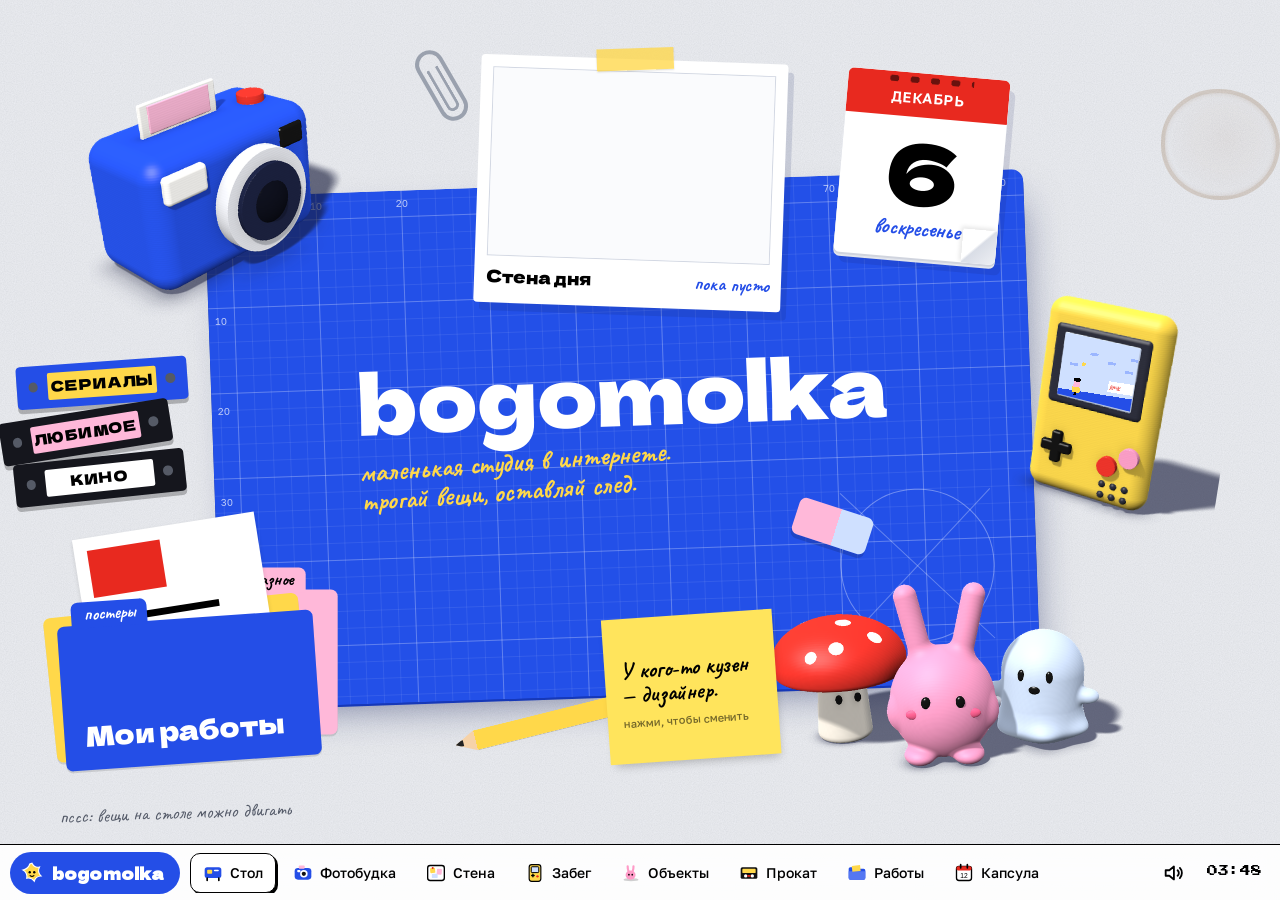
==== commit a8bd2157: "Русский интерфейс и новый раздел «Видеопрокат» - Весь сайт переведён на русский: разделы, кнопки, по" ====
--- a/index.html
+++ b/index.html
@@ -1,10 +1,10 @@
 <!DOCTYPE html>
-<html lang="en">
+<html lang="ru">
 <head>
 <meta charset="utf-8">
 <meta name="viewport" content="width=device-width, initial-scale=1, viewport-fit=cover">
 <title>bogomolka</title>
-<meta name="description" content="A tiny interactive studio on the internet: a photo booth, a shared daily wall, a game about design life and little hand-made objects.">
+<meta name="description" content="Маленькая интерактивная студия в интернете: фотобудка, общая стена дня, игра про жизнь дизайнера, фигурки ручной работы и видеопрокат.">
 <meta name="theme-color" content="#244EE7">
 <link rel="icon" href="assets/favicon.svg" type="image/svg+xml">
 <link rel="preconnect" href="https://fonts.googleapis.com">
@@ -17,15 +17,16 @@
 <link rel="stylesheet" href="css/run.css">
 <link rel="stylesheet" href="css/objects.css">
 <link rel="stylesheet" href="css/stuff.css">
+<link rel="stylesheet" href="css/films.css">
 <link rel="stylesheet" href="css/admin.css">
 </head>
 <body>
-<a class="skip" href="#main">Skip to content</a>
-<main id="main" tabindex="-1"><p class="boot">Opening the studio…</p></main>
-<nav class="taskbar" id="taskbar" aria-label="Sections"></nav>
+<a class="skip" href="#main">К содержимому</a>
+<main id="main" tabindex="-1"><p class="boot">Открываю студию…</p></main>
+<nav class="taskbar" id="taskbar" aria-label="Разделы"></nav>
 <div id="layer-modal"></div>
 <div id="toast-host" aria-live="polite"></div>
-<noscript><p class="boot">This studio needs JavaScript to open.</p></noscript>
+<noscript><p class="boot">Чтобы студия открылась, нужен JavaScript.</p></noscript>
 <script type="module" src="js/app.js"></script>
 </body>
 </html>
--- a/css/base.css
+++ b/css/base.css
@@ -148,12 +148,23 @@
 .startmenu a b { display: block; font-size: 15px; }
 .startmenu a small { display: block; color: var(--muted); font-size: 13px; line-height: 1.3; }
 .startmenu__foot { border-top: 1px solid var(--line); padding: 8px; }
+@media (max-width: 1120px) and (min-width: 761px) {
+  .tb-tab:not([aria-current]) span { display: none; }
+  .tb-tab { padding: 0 10px; }
+}
 @media (max-width: 760px) {
+  .taskbar { gap: 4px; padding-left: 8px; padding-right: 8px; }
+  .tb-tabs { gap: 2px; padding: 0; overflow: visible; }
   .tb-tabs .tb-tab span { display: none; }
-  .tb-tab { padding: 0 9px; }
+  .tb-tab { flex: 1 1 0; min-width: 0; padding: 0; justify-content: center; }
+  .tb-tab svg { width: 22px; height: 22px; }
   .tb-clock { display: none; }
   .tb-start b { display: none; }
-  .tb-start { padding: 0 10px; }
+  .tb-start { width: 44px; padding: 0; justify-content: center; }
+  .tb-icon { width: 34px; }
+  .page-title { font-size: clamp(36px, 11vw, 52px); }
+  .page-sub { font-size: 20px; line-height: 1.15; }
+  .page-head { margin-bottom: 16px; }
 }
 
 /* ---------- modal / toast ---------- */
--- a/css/desk.css
+++ b/css/desk.css
@@ -24,7 +24,7 @@
 .mat__angle::before, .mat__angle::after { content: ""; position: absolute; left: 50%; top: 50%; width: 140%; height: 1px; background: rgba(255, 255, 255, .3); transform: translate(-50%, -50%) rotate(45deg); }
 .mat__angle::after { transform: translate(-50%, -50%) rotate(-45deg); }
 .desk-hero { left: calc(50% - 33 * var(--u)); top: calc(50% - 8 * var(--u)); width: calc(64 * var(--u)); color: #fff; transform: rotate(-2deg); pointer-events: none; z-index: 2; }
-.desk-title { font-family: var(--font-display); font-weight: 400; font-size: calc(10.5 * var(--u)); line-height: .9; margin: 0; letter-spacing: -.01em; pointer-events: auto; }
+.desk-title { font-family: var(--font-display); font-weight: 400; font-size: calc(10.5 * var(--u)); line-height: .9; margin: 0; letter-spacing: -.01em; pointer-events: auto; white-space: nowrap; }
 .desk-sub { font-family: var(--font-hand); font-weight: 700; color: var(--yellow); font-size: calc(3.2 * var(--u)); line-height: 1.05; margin: calc(1.4 * var(--u)) 0 0; transform: rotate(-2deg); }
 
 .thing {
@@ -53,7 +53,7 @@
 .deskboard { position: relative; background: var(--paper); padding: calc(1.4 * var(--u)); border-radius: 4px; box-shadow: 6px 8px 0 rgba(16, 30, 90, .14); }
 .deskboard canvas { display: block; width: 100%; aspect-ratio: 3 / 2; background: #fafbfd; border: 1px solid var(--line); }
 .board__cap { display: flex; justify-content: space-between; align-items: baseline; gap: 8px; margin-top: calc(.8 * var(--u)); font-size: calc(1.5 * var(--u)); }
-.board__cap b { font-family: var(--font-display); font-weight: 400; font-size: calc(2 * var(--u)); }
+.board__cap b { font-family: var(--font-display); font-weight: 400; font-size: calc(2 * var(--u)); white-space: nowrap; }
 .board__cap span { font-family: var(--font-hand); font-size: calc(2.2 * var(--u)); color: var(--cobalt); font-weight: 700; white-space: nowrap; }
 .tape { position: absolute; width: calc(9 * var(--u)); height: calc(2.6 * var(--u)); background: rgba(255, 216, 74, .78); top: calc(-1.3 * var(--u)); left: calc(50% - 4.5 * var(--u)); transform: rotate(-4deg); box-shadow: 0 1px 2px rgba(0, 0, 0, .12); }
 .tape--pink { background: rgba(255, 184, 217, .85); }
@@ -68,7 +68,21 @@
 .thing--capsule:hover .cal::after { width: calc(8 * var(--u)); height: calc(8 * var(--u)); }
 /* console */
 .thing--run { --x: 57; --y: -1; --w: 24; --r: 9deg; }
+.console { position: relative; display: block; }
 .console-screen { position: absolute; left: 14.72%; top: 17.59%; width: 37.63%; height: 31.74%; clip-path: polygon(.6% .6%, 98.9% 7.2%, 98.4% 99.4%, 1.6% 89.8%); image-rendering: pixelated; pointer-events: none; }
+/* VHS stack */
+.thing--films { --x: -64; --y: 1; --w: 20; --r: -7deg; }
+.dvhs-stack { display: grid; gap: calc(.5 * var(--u)); }
+.dvhs { position: relative; display: grid; place-items: center; height: calc(5 * var(--u)); border-radius: calc(.5 * var(--u)); background: #15161d; box-shadow: 0 calc(.5 * var(--u)) 0 rgba(0, 0, 0, .25); }
+.dvhs b { background: var(--paper); color: var(--ink); width: 64%; height: 64%; display: grid; place-items: center; font-family: var(--font-display); font-weight: 400; font-size: calc(1.7 * var(--u)); letter-spacing: .04em; border-radius: 2px; }
+.dvhs--1 { transform: translateX(calc(1.6 * var(--u))) rotate(3deg); background: var(--cobalt); }
+.dvhs--1 b { background: var(--yellow); }
+.dvhs--2 { transform: translateX(calc(-1 * var(--u))) rotate(-2deg); }
+.dvhs--2 b { background: var(--pink); }
+.dvhs--3 { transform: rotate(1deg); }
+.thing--films:hover .dvhs--1 { transform: translateX(calc(4 * var(--u))) rotate(8deg); }
+.dvhs::before, .dvhs::after { content: ""; position: absolute; top: 50%; width: calc(1.1 * var(--u)); height: calc(1.1 * var(--u)); border-radius: 50%; background: #555a66; transform: translateY(-50%); }
+.dvhs::before { left: 7%; } .dvhs::after { right: 7%; }
 /* toys */
 .thing--objects { --x: 36; --y: 30; --w: 42; --r: -2deg; }
 /* folders */
@@ -88,43 +102,63 @@
 /* decor */
 .note-phrase { left: calc(50% + 6 * var(--u)); top: calc(50% + 31 * var(--u)); width: calc(20 * var(--u)); min-height: calc(17 * var(--u)); transform: translate(-50%, -50%) rotate(-4deg); background: #FFE45C; padding: calc(2.4 * var(--u)) calc(1.8 * var(--u)) calc(1.6 * var(--u)); border: 0; text-align: left; font-family: var(--font-hand); font-weight: 700; font-size: calc(2.7 * var(--u)); line-height: 1.05; box-shadow: 2px 6px 10px -4px rgba(0, 0, 0, .25); z-index: 4; transition: transform .25s; }
 .note-phrase:hover { transform: translate(-50%, -50%) rotate(-1deg) scale(1.03); }
+.note-phrase span { overflow-wrap: anywhere; }
 .note-phrase small { display: block; margin-top: calc(1.2 * var(--u)); font-family: var(--font-body); font-weight: 500; font-size: max(11px, calc(1.2 * var(--u))); color: rgba(0, 0, 0, .55); }
 .decor { pointer-events: none; z-index: 2; }
 .pencil { left: calc(50% - 22 * var(--u)); top: calc(50% + 33 * var(--u)); width: calc(30 * var(--u)); height: calc(2.4 * var(--u)); transform: rotate(-14deg); background: linear-gradient(90deg, #f6d2a8 0 8%, var(--yellow) 8% 88%, #bfc4ce 88% 92%, var(--pink) 92%); clip-path: polygon(0 50%, 8% 0, 100% 0, 100% 100%, 8% 100%); box-shadow: 0 6px 6px -4px rgba(0, 0, 0, .3); }
 .pencil::before { content: ""; position: absolute; left: 0; top: 35%; width: 3%; height: 30%; background: #222; }
 .ring { left: calc(50% + 61 * var(--u)); top: calc(50% - 39 * var(--u)); width: calc(14 * var(--u)); height: calc(13 * var(--u)); border-radius: 48% 52% 50% 50%; border: calc(.55 * var(--u)) solid rgba(130, 84, 44, .2); background: radial-gradient(circle at 55% 45%, rgba(130, 84, 44, .07), rgba(130, 84, 44, .02) 65%, transparent 70%); box-shadow: inset 0 0 calc(.6 * var(--u)) rgba(130, 84, 44, .18); }
 .eraser { left: calc(50% + 18 * var(--u)); top: calc(50% + 10 * var(--u)); width: calc(9 * var(--u)); height: calc(4.5 * var(--u)); background: linear-gradient(90deg, var(--pink) 0 55%, var(--sky) 55%); border-radius: calc(.8 * var(--u)); transform: rotate(18deg); box-shadow: 0 4px 0 rgba(0, 0, 0, .15); }
-.clip { left: calc(50% - 63 * var(--u)); top: calc(50% + 2 * var(--u)); width: calc(3.4 * var(--u)); height: calc(9 * var(--u)); border: calc(.5 * var(--u)) solid #9aa1ae; border-radius: 99px; transform: rotate(-30deg); }
+.clip { left: calc(50% - 25 * var(--u)); top: calc(50% - 44 * var(--u)); width: calc(3.4 * var(--u)); height: calc(9 * var(--u)); border: calc(.5 * var(--u)) solid #9aa1ae; border-radius: 99px; transform: rotate(-30deg); }
 .clip::after { content: ""; position: absolute; left: 18%; right: 18%; top: 22%; bottom: 8%; border: calc(.45 * var(--u)) solid #9aa1ae; border-top: 0; border-radius: 0 0 99px 99px; }
 .hint-move { left: calc(50% - 68 * var(--u)); bottom: calc(2 * var(--u)); font-family: var(--font-hand); font-size: max(18px, calc(2.2 * var(--u))); color: var(--muted); transform: rotate(-2deg); margin: 0; z-index: 2; }
 .desk-reset { right: calc(1.6 * var(--u)); bottom: calc(1.6 * var(--u)); z-index: 7; }
 
-/* phones: the desk becomes a stack of things */
+/* phones: the desk becomes a tidy drawer of things, two per row, labels underneath */
 @media (max-width: 819px) {
-  .desk { height: auto; min-height: 0; overflow: visible; display: grid; grid-template-columns: 1fr 1fr; gap: 40px 16px; padding: 16px 16px 44px; --u: 1px; align-items: center; }
+  .desk { height: auto; min-height: 0; overflow: visible; overflow-x: clip; display: grid; grid-template-columns: 1fr 1fr; gap: 30px 12px; padding: 14px 14px 40px; --u: 1px; align-items: end; }
   .desk > * { position: relative; }
-  .mat, .desk-hero { grid-row: 1; grid-column: 1 / -1; }
-  .mat { left: auto; top: auto; width: auto; height: 230px; transform: rotate(-1.5deg); border-radius: 14px; --u: 3.2px; }
-  .desk-hero { left: auto; top: auto; width: auto; align-self: end; padding: 0 22px 28px; transform: rotate(-1.5deg); }
-  .desk-title { font-size: clamp(44px, 15vw, 72px); }
-  .desk-sub { font-size: 23px; margin-top: 8px; }
+  .mat, .desk-hero { grid-row: 1; grid-column: 1 / -1; align-self: stretch; }
+  .mat { left: auto; top: auto; width: auto; height: auto; transform: rotate(-1deg); border-radius: 16px; --u: 3.4px; margin-bottom: 4px; }
+  .desk-hero { left: auto; top: auto; width: auto; transform: rotate(-1deg); padding: 40px 20px 24px; }
+  .desk-title { font-size: clamp(40px, 14vw, 64px); }
+  .desk-sub { font-size: 21px; margin-top: 10px; line-height: 1.1; transform: rotate(-1.5deg); text-wrap: balance; }
   .mat__angle, .mat__ruler--side { display: none; }
-  .mat__ruler { font-size: 9px; }
-  .thing { left: auto; top: auto; width: auto; transform: rotate(var(--r)); --dx: 0px; --dy: 0px; --u: 4.2px; touch-action: auto; }
-  .thing:hover, .thing:focus-visible { transform: rotate(0deg) translateY(-4px); }
-  .thing__label { bottom: -30px; font-size: 20px; }
-  .thing--booth { order: 1; }
-  .thing--capsule { order: 2; width: 74%; justify-self: center; --u: 4.4px; }
-  .thing--wall { order: 3; grid-column: 1 / -1; width: 88%; justify-self: center; --u: 3.4px; }
-  .board__cap b { font-size: 17px; }
+  .mat__ruler { font-size: 9px; left: 14px; right: 12px; top: 8px; }
+
+  .thing { left: auto; top: auto; width: auto; --dx: 0px; --dy: 0px; --u: 4.2px; touch-action: auto; display: flex; flex-direction: column; align-items: center; justify-content: flex-end; gap: 10px; transform: rotate(var(--r)); min-width: 0; }
+  .thing:hover, .thing:focus-visible { transform: rotate(0deg) translateY(-3px); filter: none; }
+  .thing > img, .thing .console img { width: auto; max-width: 100%; height: 132px; object-fit: contain; }
+  .thing__label { position: static; transform: rotate(-2deg); opacity: 1; font-size: 18px; padding: 1px 10px 2px; box-shadow: 2px 2px 0 var(--ink); white-space: normal; text-align: center; text-wrap: balance; max-width: 100%; }
+  .thing:hover .thing__label, .thing:focus-visible .thing__label { transform: rotate(-1deg); }
+
+  .thing--booth { order: 1; --r: -2deg; }
+  .thing--capsule { order: 2; --r: 2deg; }
+  .thing--capsule .cal { width: 128px; --u: 4.1px; }
+  .thing--wall { order: 3; grid-column: 1 / -1; --r: .6deg; --u: 3.4px; }
+  .thing--wall .deskboard { width: 100%; padding: 8px 8px 10px; }
+  .deskboard canvas { aspect-ratio: 16 / 9; }
+  .deskboard__cap, .board__cap { flex-wrap: nowrap; }
+  .board__cap b { font-size: 17px; white-space: nowrap; }
   .board__cap span { font-size: 21px; }
-  .deskboard { padding: 8px; }
   .tape { width: 64px; height: 18px; top: -9px; left: calc(50% - 32px); }
-  .thing--run { order: 4; width: 80%; justify-self: center; }
-  .note-phrase { order: 5; left: auto; top: auto; width: auto; min-height: 150px; transform: rotate(-3deg); font-size: 24px; padding: 18px 14px 14px; }
+  .thing--wall .thing__label { display: none; }
+  .thing--run { order: 4; --r: 3deg; }
+  .thing--run .console { height: 132px; }
+  .thing--run .console img { height: 100%; }
+  .thing--stuff { order: 5; --r: -2deg; --u: 4.4px; }
+  .thing--stuff .folders { width: 136px; height: 100px; margin-top: 22px; }
+  .thing--stuff .folder { height: 78px; }
+  .thing--stuff .folder__label, .thing--stuff .folder__paper { display: none; }
+  .thing--stuff .folder::before { font-size: 15px; height: 20px; line-height: 20px; top: -18px; padding: 0 8px; }
+  .thing--stuff .folder--1 { --tab: 48%; }
+  .thing--stuff .folder--2 { --tab: 26%; }
+  .thing--objects { order: 6; grid-column: 1 / -1; --r: -1deg; }
+  .thing--objects > img { height: auto; width: 92%; }
+  .thing--films { order: 7; --r: -3deg; --u: 6.4px; }
+  .thing--films .dvhs-stack { width: 150px; margin-top: 10px; }
+  .note-phrase { order: 8; justify-self: center; left: auto; top: auto; width: 100%; min-height: 0; transform: rotate(-2deg); font-size: 20px; padding: 20px 14px 12px; }
   .note-phrase small { font-size: 12px; margin-top: 10px; }
   .note-phrase:hover { transform: rotate(-1deg); }
-  .thing--objects { order: 6; grid-column: 1 / -1; width: 94%; justify-self: center; }
-  .thing--stuff { order: 7; grid-column: 1 / -1; width: 72%; justify-self: center; --u: 6px; margin-top: 30px; }
   .decor, .hint-move, .desk-reset { display: none; }
 }
--- a/css/wall.css
+++ b/css/wall.css
@@ -86,13 +86,23 @@
   .board-wrap { height: 72vh; min-height: 440px; margin: 0 10px 12px; }
   .wallhead__r { text-align: left; }
   .viewport { border-radius: 16px; box-shadow: 4px 4px 0 var(--ink); }
-  .tool { min-width: 58px; padding: 6px 4px 5px; }
+  .dock { left: 8px; right: 8px; transform: none; max-width: none; justify-content: space-between; gap: 0; padding: 5px 4px; border-radius: 16px; }
+  .tool { min-width: 0; flex: 1 1 0; padding: 5px 1px 4px; font-size: 10.5px; }
+  .tool__ic { width: 28px; height: 24px; }
+  .tool__ic--strip { width: 13px; }
+  .tool__ic--medal { width: 22px; height: 22px; }
+  .wall-title { font-size: 36px; }
+  .prompt-card { min-width: 0; width: max-content; max-width: 1100px; }
+  .zoombar { gap: 4px; }
+  .wallhead { padding-top: 10px; }
+  .wallhead__r { gap: 0; }
   .zoombar { right: 10px; top: 10px; }
   .zoombar .iconbtn { width: 38px; height: 38px; }
 }
 
 /* ---------- time capsule ---------- */
 .cap-nav { display: flex; flex-wrap: wrap; align-items: center; gap: 10px; margin-bottom: 18px; }
+}
 .cap-nav h2 { font-family: var(--font-display); font-weight: 400; font-size: clamp(26px, 3vw, 40px); margin: 0 8px; min-width: 7.5em; }
 .cap-nav select { width: auto; }
 .cap-grid { display: grid; grid-template-columns: repeat(7, minmax(0, 1fr)); gap: 10px; list-style: none; margin: 0; padding: 0; }
@@ -118,3 +128,11 @@
   .cap-day--quiet span.q { display: none; }
   .cap-wd { font-size: 11px; }
 }
+@media (max-width: 700px) {
+  .cap-nav { display: grid; grid-template-columns: 44px 1fr 44px; gap: 10px; }
+  .cap-nav h2 { margin: 0; min-width: 0; text-align: center; font-size: 19px; white-space: nowrap; }
+  .cap-today { display: none; }
+  .cap-nav select { grid-row: 2; width: 100%; }
+  .cap-nav #cap-m { grid-column: 1 / 3; }
+  .cap-nav #cap-y { grid-column: 3 / 4; width: auto; min-width: 88px; justify-self: end; }
+  .cap-nav .btn { grid-column: 1 / -1; justify-self: start; }
--- a/css/run.css
+++ b/css/run.css
@@ -7,7 +7,7 @@
 .gscreen { position: absolute; inset: 0; display: grid; place-items: center; background: rgba(13, 19, 56, .82); padding: 16px; text-align: center; color: #fff; }
 .gs { display: grid; justify-items: center; gap: 12px; max-width: 560px; }
 .gs__kicker { margin: 0; font-family: var(--font-pixel); font-size: 10px; color: var(--yellow); line-height: 1.6; }
-.gs__title { margin: 0; font-family: var(--font-pixel); font-size: clamp(26px, 6vw, 52px); line-height: 1.15; color: #fff; text-shadow: 4px 4px 0 var(--cobalt); }
+.gs__title { margin: 0; font-family: var(--font-pixel); font-size: clamp(26px, 5vw, 52px); line-height: 1.3; color: #fff; text-shadow: 4px 4px 0 var(--cobalt); }
 .gs__title--small { font-size: clamp(16px, 3.4vw, 28px); line-height: 1.35; }
 .gs__title span { color: var(--yellow); }
 .gs__text { margin: 0; font-size: clamp(14px, 1.6vw, 17px); color: rgba(255, 255, 255, .9); }
@@ -26,4 +26,23 @@
 .skill-chip { display: inline-block; font-family: var(--font-pixel); font-size: 9px; padding: 3px 5px; border-radius: 4px; background: #fff; border-left: 4px solid var(--c); }
 .run-rotate { display: none; color: var(--muted); }
 @media (pointer: coarse) and (orientation: portrait) { .run-rotate { display: block; } }
-@media (max-width: 600px) { .gamebox { border-width: 6px; border-radius: 12px; } .cabinet { border-radius: 20px; box-shadow: 5px 5px 0 var(--ink); } }
+@media (max-width: 600px) {
+  .gamebox { border-width: 6px; border-radius: 12px; }
+  .cabinet { border-radius: 20px; box-shadow: 5px 5px 0 var(--ink); padding: 10px; }
+  .gs { gap: 8px; }
+  .gs__kicker { display: none; }
+  .gscreen { background: rgba(13, 19, 56, .93); }
+  .gs__title { font-size: 20px; text-shadow: 3px 3px 0 var(--cobalt); }
+  .gs--title .gs__title br { display: none; }
+  .gs--title .gs__title { font-size: 16px; line-height: 1.4; }
+  .gs__title--small { font-size: 14px; }
+  .gs__text { font-size: 12.5px; line-height: 1.35; }
+  .gs--title .gs__text { display: none; }
+  .gs .btn--big { padding: 10px 20px 11px; font-size: 16px; }
+  .gs__btns .btn { padding: 8px 14px 9px; font-size: 14px; }
+  .gs__medal img { width: 44px; }
+  .gs__medal p { font-size: 18px; }
+  .run-help { font-size: 13px; }
+  .pads { margin-top: 12px; }
+  .pad { width: 70px; height: 70px; }
+}
--- a/css/stuff.css
+++ b/css/stuff.css
@@ -2,6 +2,7 @@
 .stuff-tools { display: flex; gap: 8px; }
 .cats { display: flex; flex-wrap: wrap; gap: 8px; margin-bottom: 28px; }
 .stuff-empty { font-family: var(--font-hand); font-size: 28px; color: var(--muted); }
+.stuff-page { overflow-x: clip; }
 .pile { list-style: none; margin: 0; padding: 20px 0 40px; display: grid; grid-template-columns: repeat(4, minmax(0, 1fr)); grid-auto-flow: dense; gap: 56px 40px; align-items: center; }
 .pi { position: relative; transform: translate(calc(var(--jx) + var(--dx, 0px)), calc(var(--jy) + var(--dy, 0px))) rotate(var(--rot)); transition: transform .35s cubic-bezier(.3, 1.4, .5, 1); z-index: 1; touch-action: none; }
 .pi:hover, .pi:focus-within { transform: translate(calc(var(--jx) + var(--dx, 0px)), calc(var(--jy) + var(--dy, 0px) - 8px)) rotate(0deg); z-index: 5; }
--- a/css/films.css
+++ b/css/films.css
@@ -0,0 +1,108 @@
+/* ВИДЕОПРОКАТ: VHS sleeves standing on black shelves */
+.films-page .page-head .btn { align-self: flex-end; }
+.films-page { overflow-x: clip; }
+.films-local { max-width: 760px; }
+.films-bar { display: flex; flex-wrap: wrap; gap: 10px 28px; margin: 0 0 clamp(26px, 4vw, 44px); }
+.films-seg { display: flex; flex-wrap: wrap; gap: 8px; }
+
+.vhs-shelf { list-style: none; margin: 0; padding: 0; display: grid; grid-template-columns: repeat(auto-fill, minmax(176px, 1fr)); column-gap: 0; row-gap: clamp(34px, 5vw, 56px); }
+.vhs-slot { padding: 0 clamp(10px, 1.4vw, 18px); display: flex; flex-direction: column; min-width: 0; }
+
+/* the sleeve */
+.vhs {
+  --tilt: 0deg;
+  position: relative; display: flex; flex-direction: column; width: 100%; aspect-ratio: 7 / 10; padding: 0; margin: 0;
+  container-type: inline-size; overflow: visible; text-align: left; color: var(--sink); cursor: pointer;
+  background: var(--sbg); border: 2px solid var(--ink); border-radius: 7px 7px 3px 3px;
+  box-shadow: 5px 5px 0 rgba(0, 0, 0, .9);
+  transform: rotate(var(--tilt)); transform-origin: 50% 100%;
+  transition: transform .22s cubic-bezier(.3, 1.4, .5, 1), box-shadow .22s;
+}
+.vhs:hover, .vhs:focus-visible { transform: translateY(-12px) rotate(0deg); box-shadow: 7px 14px 0 rgba(0, 0, 0, .9); }
+.vhs:focus-visible { outline: 3px solid var(--cobalt); outline-offset: 4px; }
+.vhs__top { display: flex; justify-content: space-between; gap: 4cqw; padding: 3.6cqw 6cqw 3.2cqw; background: var(--ink); color: var(--sart); font-weight: 700; font-size: 7cqw; line-height: 1; border-radius: 4px 4px 0 0; }
+.vhs__art { position: relative; flex: 1 1 auto; min-height: 30cqw; margin: 6cqw 6cqw 4cqw; border-radius: 3px; }
+.vhs__title { font-family: var(--font-display); font-weight: 400; font-size: var(--fs, 12cqw); line-height: .98; text-transform: uppercase; padding: 0 7cqw; overflow-wrap: anywhere; }
+.vhs__genre { font-family: var(--font-hand); font-weight: 700; font-size: var(--gs, 10cqw); white-space: nowrap; overflow: hidden; text-overflow: ellipsis; line-height: 1; padding: 2.5cqw 7cqw 0; opacity: .85; }
+.vhs__tape { display: block; height: 6.5cqw; margin-top: 5cqw; flex: 0 0 auto; border-top: 2px solid var(--ink);
+  background: linear-gradient(90deg, var(--cobalt) 0 25%, var(--yellow) 25% 50%, var(--red) 50% 75%, var(--pink) 75%); border-radius: 0 0 2px 2px; }
+
+/* generated cover art, one of six patterns in the sleeve's accent colour */
+.vhs__art--sun { background: radial-gradient(circle at 62% 46%, var(--sart) 0 34%, transparent 34.6%); }
+.vhs__art--sun::after { content: ""; position: absolute; left: 0; right: 0; bottom: 14%; height: 9%; background: var(--sart); }
+.vhs__art--stripes { background: repeating-linear-gradient(-32deg, var(--sart) 0 9cqw, transparent 9cqw 18cqw); }
+.vhs__art--dots { background: radial-gradient(circle, var(--sart) 0 38%, transparent 40%) 0 0 / 11cqw 11cqw; }
+.vhs__art--half { background: linear-gradient(90deg, var(--sart) 0 50%, transparent 50%); }
+.vhs__art--half::after { content: ""; position: absolute; width: 46%; aspect-ratio: 1; left: 27%; top: 50%; transform: translateY(-50%); border-radius: 50%; background: var(--sbg); border: 1.4cqw solid var(--sart); }
+.vhs__art--rings { background: repeating-radial-gradient(circle at 24% 78%, var(--sart) 0 3.6cqw, transparent 3.6cqw 8cqw); }
+.vhs__art--grid { background: conic-gradient(var(--sart) 25%, transparent 0 50%, var(--sart) 0 75%, transparent 0) 0 0 / 22cqw 22cqw; }
+
+/* owner pick sticker, pending tape, demo badge */
+.vhs__pick { position: absolute; top: 10cqw; right: -6cqw; width: 40cqw; aspect-ratio: 1; display: grid; place-items: center; text-align: center;
+  background: var(--paper); color: var(--red); border: 2px solid var(--ink); border-radius: 50%; font-family: var(--font-hand); font-weight: 700; font-size: 7.4cqw; line-height: .92;
+  transform: rotate(14deg); box-shadow: 2px 2px 0 var(--ink); }
+.vhs__pending { position: absolute; left: -4%; right: -4%; top: 40%; padding: 2.4cqw 0; background: var(--yellow); color: var(--ink); border: 2px solid var(--ink);
+  text-align: center; font-weight: 700; font-size: 7.4cqw; transform: rotate(-9deg); }
+.vhs__demo { position: absolute; left: 4cqw; top: 15cqw; padding: 1cqw 3cqw 1.4cqw; background: var(--paper); color: var(--ink); border: 1.5px solid var(--ink); border-radius: 999px; font-size: 6cqw; font-weight: 600; }
+.is-pending .vhs { border-style: dashed; }
+
+/* the shelf board doubles as the top edge of the caption, so neighbouring slots form one long shelf */
+.vhs-cap { margin: 0 calc(-1 * clamp(10px, 1.4vw, 18px)); padding: 12px clamp(10px, 1.4vw, 18px) 0; border-top: 9px solid var(--ink);
+  display: flex; flex-direction: column; gap: 2px; min-height: 52px; }
+.vhs-cap b, .vhs-cap span { font-family: var(--font-hand); font-weight: 700; font-size: 23px; line-height: 1.05; color: var(--cobalt); overflow-wrap: anywhere; }
+.vhs-cap b { color: var(--red); }
+.vhs-cap small { font-size: 13px; color: var(--muted); }
+
+.vhs-empty { grid-column: 1 / -1; max-width: 560px; display: grid; gap: 10px; justify-items: start; font-size: 17px; line-height: 1.45; padding: 28px; border: 2px dashed var(--line); border-radius: 18px; background: var(--paper); }
+.vhs-empty b { font-family: var(--font-display); font-weight: 400; font-size: 26px; line-height: 1.05; }
+.films-page .linkbtn { background: none; border: 0; padding: 0; font: inherit; color: var(--cobalt); text-decoration: underline; text-underline-offset: 3px; }
+.vhs-slot.is-skeleton .vhs { --sbg: var(--soft); border-color: var(--line); box-shadow: none; animation: vhsPulse 1.2s ease-in-out infinite alternate; }
+@keyframes vhsPulse { to { opacity: .45; } }
+
+/* detail card */
+.rec__head { background: var(--sbg); color: var(--sink); border: 2px solid var(--ink); border-left: 16px solid var(--sart); border-radius: 16px; padding: clamp(18px, 3vw, 28px); margin: 40px 0 18px; box-shadow: 5px 5px 0 var(--ink); }
+.rec__meta { display: flex; flex-wrap: wrap; align-items: center; gap: 6px 14px; margin: 0 0 12px; font-weight: 600; font-size: 15px; }
+.rec__meta .chip--static { border-color: currentColor; padding: 4px 12px 5px; font-size: 14px; pointer-events: none; }
+.rec__title { font-family: var(--font-display); font-weight: 400; font-size: clamp(30px, 5vw, 52px); line-height: .98; margin: 0; overflow-wrap: anywhere; }
+.rec__who { font-family: var(--font-hand); font-weight: 700; font-size: 26px; margin: 10px 0 0; }
+.rec__note p { font-size: 18px; line-height: 1.55; margin: 0 0 12px; max-width: 62ch; }
+.rec__watch h3 { font-size: 15px; font-weight: 700; margin: 18px 0 10px; }
+.rec__links { list-style: none; margin: 0; padding: 0; display: flex; flex-wrap: wrap; gap: 10px; }
+.rec__links .btn { gap: 10px; }
+.rec__links .btn svg { width: 18px; height: 18px; }
+.rec__links small { font-weight: 400; font-size: 13px; opacity: .78; }
+.rec__hint { color: var(--muted); font-size: 14px; margin: 10px 0 0; }
+.rec__actions { display: flex; flex-wrap: wrap; gap: 10px; margin-top: 22px; }
+.rec__actions:empty { display: none; }
+
+/* suggestion form */
+#rf .seg { display: flex; gap: 8px; }
+#rf-links { display: grid; gap: 8px; margin: 6px 0 4px; }
+.lrow { display: grid; grid-template-columns: minmax(0, 1.5fr) minmax(0, 1fr) auto; gap: 8px; align-items: center; }
+#rf-addl { justify-self: start; margin-top: 4px; }
+#rf-addl[hidden] { display: none; }
+.hp { position: absolute; left: -9999px; width: 1px; height: 1px; overflow: hidden; }
+
+@media (max-width: 720px) {
+  .films-bar { gap: 10px; flex-direction: column; }
+  .films-seg { flex-wrap: nowrap; overflow-x: auto; scrollbar-width: none; margin: 0 calc(-1 * var(--gutter)); padding: 2px var(--gutter); }
+  .films-seg::-webkit-scrollbar { display: none; }
+  .films-seg .chip { flex: 0 0 auto; padding: 6px 11px 7px; font-size: 14px; }
+  .films-seg { gap: 6px; }
+  .vhs__pick { right: -4cqw; }
+  .vhs-shelf { grid-template-columns: repeat(2, minmax(0, 1fr)); row-gap: 34px; }
+  .vhs-slot { padding: 0 10px; }
+  .vhs-cap { margin: 0 -10px; padding: 10px 10px 0; min-height: 44px; }
+  .vhs-cap b, .vhs-cap span { font-size: 20px; }
+  .vhs { box-shadow: 4px 4px 0 rgba(0, 0, 0, .9); }
+  .vhs:hover { transform: rotate(var(--tilt)); box-shadow: 4px 4px 0 rgba(0, 0, 0, .9); }
+  .lrow { grid-template-columns: minmax(0, 1fr) auto; }
+  .lrow [data-k="label"] { grid-column: 1; grid-row: 2; }
+  .lrow .iconbtn { grid-row: 1 / span 2; grid-column: 2; }
+  .films-page .page-head .btn { width: 100%; justify-content: center; }
+}
+@media (prefers-reduced-motion: reduce) {
+  .vhs { transition: none; }
+  .vhs:hover, .vhs:focus-visible { transform: rotate(var(--tilt)); }
+  .vhs-slot.is-skeleton .vhs { animation: none; }
+}
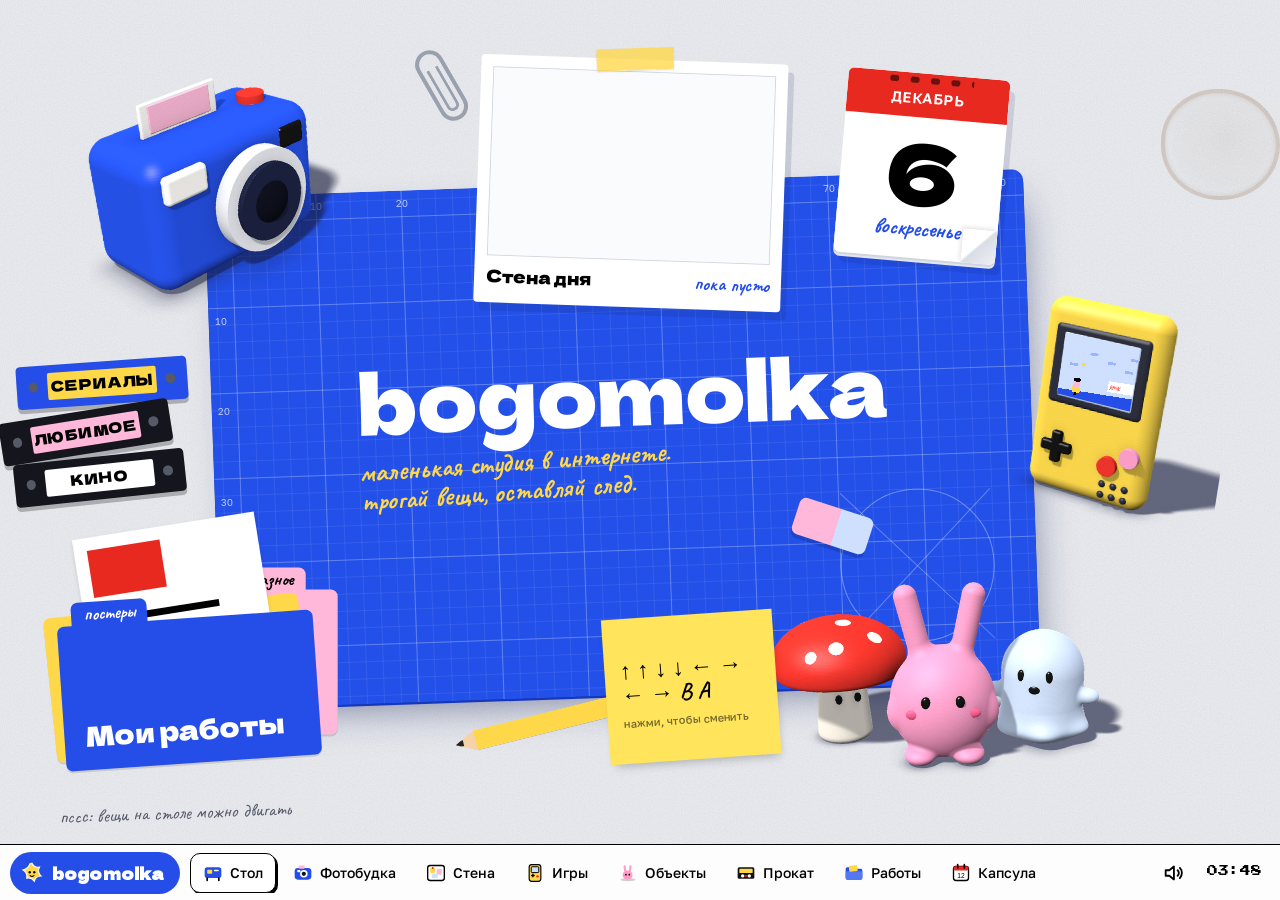
==== commit c8e3f2f6: "Игры: ещё 3 уровня Забега, Мемори, Змейка, Тренажёр и стикеры-награды - Забег дизайнера: уровни 4–6 " ====
--- a/index.html
+++ b/index.html
@@ -18,6 +18,7 @@
 <link rel="stylesheet" href="css/objects.css">
 <link rel="stylesheet" href="css/stuff.css">
 <link rel="stylesheet" href="css/films.css">
+<link rel="stylesheet" href="css/games.css">
 <link rel="stylesheet" href="css/admin.css">
 </head>
 <body>
--- a/css/games.css
+++ b/css/games.css
@@ -0,0 +1,140 @@
+/* GAMES: shared strip of games, level buttons, rewards album, and the three unlockable games */
+.gamesnav { display: grid; grid-template-columns: repeat(4, minmax(0, 1fr)); gap: 10px; margin: 0 0 clamp(18px, 3vw, 28px); }
+.gamesnav__tab { position: relative; display: grid; gap: 2px; padding: 10px 14px 11px; border: 2px solid var(--ink); border-radius: 14px; background: var(--paper); color: var(--ink); text-decoration: none; box-shadow: 3px 3px 0 var(--ink); transition: transform .15s; }
+.gamesnav__tab b { font-family: var(--font-display); font-weight: 400; font-size: 18px; line-height: 1.05; }
+.gamesnav__tab small { font-size: 13px; color: var(--muted); font-variant-numeric: tabular-nums; }
+.gamesnav__tab:hover { transform: translateY(-2px); }
+.gamesnav__tab.is-current { background: var(--cobalt); color: #fff; }
+.gamesnav__tab.is-current small { color: rgba(255, 255, 255, .8); }
+.gamesnav__tab.is-locked { background: var(--soft); border-style: dashed; box-shadow: none; color: var(--muted); }
+.gamesnav__lock { position: absolute; top: 8px; right: 10px; }
+.gamesnav__lock svg { width: 16px; height: 16px; }
+
+.lockcard { max-width: 560px; margin: 10px auto 30px; text-align: center; padding: 34px 26px 30px; background: var(--paper); border: 2px dashed var(--ink); border-radius: 22px; }
+.lockcard > svg { width: 40px; height: 40px; }
+.lockcard h2 { font-family: var(--font-display); font-weight: 400; font-size: 28px; margin: 10px 0 8px; }
+.lockcard p { font-size: 17px; line-height: 1.45; margin: 0 0 18px; }
+
+.lvlbar { display: flex; flex-wrap: wrap; gap: 8px; margin: 0 0 16px; }
+.lvl { display: grid; justify-items: start; gap: 1px; min-width: 64px; padding: 6px 12px 7px; border: 1.5px solid var(--ink); border-radius: 12px; background: var(--paper); color: var(--ink); text-align: left; }
+.lvl b { font-family: var(--font-display); font-weight: 400; font-size: 17px; line-height: 1; }
+.lvl small { font-size: 12px; color: var(--muted); white-space: nowrap; display: inline-flex; align-items: center; gap: 3px; }
+.lvl small svg { width: 12px; height: 12px; }
+.lvl.is-current { background: var(--ink); color: #fff; }
+.lvl.is-current small { color: var(--yellow); }
+.lvl:disabled { opacity: .45; border-style: dashed; cursor: not-allowed; }
+
+/* rewards */
+.album { margin-top: clamp(30px, 5vw, 56px); }
+.album h2 { font-family: var(--font-display); font-weight: 400; font-size: clamp(24px, 3vw, 32px); margin: 0 0 14px; display: flex; align-items: baseline; gap: 12px; }
+.album h2 small { font-family: var(--font-body); font-size: 15px; color: var(--muted); }
+.album__grid { list-style: none; margin: 0; padding: 0; display: grid; grid-template-columns: repeat(auto-fill, minmax(132px, 1fr)); gap: 12px; }
+.album__item { display: grid; justify-items: center; text-align: center; gap: 4px; padding: 14px 10px 12px; border: 1.5px dashed var(--line); border-radius: 16px; background: var(--soft); }
+.album__item img { filter: grayscale(1) brightness(.35) opacity(.25); }
+.album__item b { font-size: 15px; }
+.album__item small { font-size: 12px; color: var(--muted); line-height: 1.3; }
+.album__item.is-got { border: 2px solid var(--ink); background: var(--paper); box-shadow: 3px 3px 0 var(--ink); }
+.album__item.is-got img { filter: none; transform: rotate(-6deg); }
+.album__item .nw { white-space: nowrap; }
+.album__note { color: var(--muted); font-size: 14px; margin: 12px 0 0; }
+.prize h2 { font-family: var(--font-display); font-weight: 400; font-size: 30px; margin: 0 0 14px; }
+.reward { display: grid; gap: 12px; }
+.reward__sticker { display: flex; align-items: center; gap: 16px; padding: 14px; border: 2px solid var(--ink); border-radius: 16px; background: var(--yellow); }
+.reward__sticker img { flex: none; transform: rotate(-8deg); animation: prizePop .5s cubic-bezier(.3, 1.6, .5, 1); }
+.reward__sticker p { margin: 0; font-size: 15px; line-height: 1.4; }
+.reward__sticker b { display: block; font-size: 18px; margin-bottom: 2px; }
+.prize__game { display: flex; align-items: center; gap: 10px; font-size: 16px; margin: 14px 0 0; padding: 12px 14px; border-radius: 14px; background: var(--sky); }
+.prize__game svg { width: 26px; height: 26px; flex: none; }
+@keyframes prizePop { from { transform: scale(.3) rotate(-30deg); } }
+
+/* ---------- memory ---------- */
+.mem { position: relative; max-width: 760px; }
+.mem-stats { font-weight: 600; margin: 0 0 12px; font-variant-numeric: tabular-nums; }
+.mem-board { display: grid; grid-template-columns: repeat(var(--cols), minmax(0, 116px)); gap: clamp(8px, 1.4vw, 14px); }
+.mcard { aspect-ratio: 3 / 4; padding: 0; border: 0; background: none; perspective: 700px; border-radius: 14px; }
+.mcard__in { position: relative; display: block; width: 100%; height: 100%; transform-style: preserve-3d; transition: transform .38s cubic-bezier(.3, 1.3, .5, 1); }
+.mcard.is-open .mcard__in, .mcard.is-done .mcard__in { transform: rotateY(180deg); }
+.mcard__back, .mcard__face { position: absolute; inset: 0; display: grid; place-items: center; border: 2px solid var(--ink); border-radius: 14px; backface-visibility: hidden; -webkit-backface-visibility: hidden; }
+.mcard__back { background: var(--cobalt); background-image: linear-gradient(rgba(255, 255, 255, .14) 1px, transparent 1px), linear-gradient(90deg, rgba(255, 255, 255, .14) 1px, transparent 1px); background-size: 14px 14px; box-shadow: 3px 3px 0 var(--ink); }
+.mcard__back svg { width: 38%; height: auto; }
+.mcard__face { background: var(--paper); transform: rotateY(180deg); box-shadow: 3px 3px 0 var(--ink); }
+.mcard__face img { width: 74%; height: auto; pointer-events: none; }
+.mcard.is-done .mcard__face { background: var(--yellow); }
+.mcard.is-done { cursor: default; }
+.mcard:hover:not(.is-open):not(.is-done) .mcard__in { transform: translateY(-3px); }
+.mcard:focus-visible { outline: 3px solid var(--cobalt); outline-offset: 3px; }
+.mem-over { position: absolute; inset: 40px 0 0; display: grid; place-items: center; background: rgba(236, 238, 243, .72); border-radius: 18px; }
+.mem-over[hidden] { display: none; }
+.mem-over__card { text-align: center; background: var(--paper); border: 2px solid var(--ink); border-radius: 20px; padding: 22px 26px; box-shadow: 6px 6px 0 var(--ink); max-width: 360px; }
+.mem-over__card h2 { font-family: var(--font-display); font-weight: 400; font-size: 26px; margin: 4px 0 8px; }
+.mem-over__card p { margin: 0 0 14px; line-height: 1.4; }
+.mem-over__stars { font-size: 34px; color: var(--yellow); -webkit-text-stroke: 1.5px var(--ink); margin: 0 !important; letter-spacing: .08em; }
+.mem-over__btns, .quiz__btns { display: flex; flex-wrap: wrap; gap: 10px; justify-content: center; }
+
+/* ---------- snake ---------- */
+.snake { max-width: 560px; }
+.snake__top { display: flex; justify-content: space-between; align-items: center; gap: 12px; margin: 0 0 10px; }
+.snake__top p { margin: 0; font-weight: 600; font-variant-numeric: tabular-nums; }
+.snake__pal { display: flex; gap: 3px; flex-wrap: wrap; justify-content: flex-end; }
+.snake__pal i { width: 12px; height: 12px; border: 1.5px solid var(--ink); border-radius: 3px; background: var(--soft); }
+.snake__box { position: relative; border: 2px solid var(--ink); border-radius: 18px; overflow: hidden; box-shadow: 6px 6px 0 var(--ink); background: #fff; touch-action: none; }
+.snake__box:focus-visible { outline: 3px solid var(--cobalt); outline-offset: 4px; }
+.snake__box canvas { display: block; width: 100%; height: auto; aspect-ratio: 1; }
+.snake__over { position: absolute; inset: 0; display: grid; place-items: center; background: rgba(255, 255, 255, .78); padding: 16px; }
+.snake__over[hidden] { display: none; }
+.snake__card { text-align: center; max-width: 340px; background: var(--paper); border: 2px solid var(--ink); border-radius: 20px; padding: 20px 22px; box-shadow: 5px 5px 0 var(--ink); }
+.snake__card h2 { font-family: var(--font-display); font-weight: 400; font-size: 26px; margin: 2px 0 8px; }
+.snake__card p { margin: 0 0 14px; line-height: 1.4; }
+.snake__kicker { font-size: 13px; font-weight: 600; color: var(--cobalt); margin: 0 !important; }
+.snake__hint { font-size: 13px; color: var(--muted); margin: 8px 0 0 !important; }
+.snake__help { color: var(--muted); font-size: 14px; line-height: 1.45; margin: 16px 0 0; }
+.dpad { display: none; grid-template-columns: repeat(3, 64px); grid-template-rows: repeat(2, 56px); gap: 8px; justify-content: center; margin: 16px 0 0; }
+.dpad button { border: 2px solid var(--ink); border-radius: 14px; background: var(--yellow); font-size: 20px; box-shadow: 3px 3px 0 var(--ink); touch-action: manipulation; }
+.dpad button:active { transform: translate(2px, 2px); box-shadow: 1px 1px 0 var(--ink); }
+.dpad [data-d="up"] { grid-column: 2; grid-row: 1; }
+.dpad [data-d="left"] { grid-column: 1; grid-row: 2; }
+.dpad [data-d="down"] { grid-column: 2; grid-row: 2; }
+.dpad [data-d="right"] { grid-column: 3; grid-row: 2; }
+@media (pointer: coarse) { .dpad { display: grid; } }
+
+/* ---------- quiz ---------- */
+.quiz { max-width: 720px; background: var(--paper); border: 2px solid var(--ink); border-radius: 22px; padding: clamp(18px, 3vw, 30px); box-shadow: 6px 6px 0 var(--ink); }
+.quiz__top { display: flex; flex-wrap: wrap; justify-content: space-between; gap: 6px 16px; font-size: 14px; font-weight: 600; color: var(--muted); }
+.quiz__top span:first-child { color: var(--cobalt); }
+.quiz__bar { height: 6px; background: var(--soft); border-radius: 99px; margin: 10px 0 18px; overflow: hidden; }
+.quiz__bar i { display: block; height: 100%; background: var(--cobalt); transition: width .3s; }
+.quiz__q { font-size: clamp(20px, 2.4vw, 26px); line-height: 1.25; margin: 0 0 18px; font-weight: 600; }
+.quiz__opts { display: grid; gap: 10px; }
+.qopt { display: flex; align-items: center; gap: 12px; text-align: left; padding: 12px 14px; border: 1.5px solid var(--ink); border-radius: 14px; background: var(--paper); font-size: 17px; line-height: 1.3; color: var(--ink); transition: background .15s, transform .15s; }
+.qopt:hover:not(:disabled) { background: var(--sky); transform: translateX(3px); }
+.qopt__l { flex: none; width: 30px; height: 30px; display: grid; place-items: center; border-radius: 50%; background: var(--ink); color: #fff; font-weight: 700; font-size: 14px; }
+.qopt:disabled { cursor: default; opacity: .6; }
+.qopt.is-right { background: #CDEFD9; border-color: #1B8A4B; opacity: 1; }
+.qopt.is-right .qopt__l { background: #1B8A4B; }
+.qopt.is-wrong { background: #FFD9D6; border-color: var(--red); opacity: 1; }
+.qopt.is-wrong .qopt__l { background: var(--red); }
+.quiz__why { margin-top: 16px; }
+.quiz__why p { margin: 0 0 12px; font-size: 16px; line-height: 1.5; padding: 12px 14px; border-radius: 12px; background: var(--soft); }
+.quiz--done { text-align: center; }
+.quiz--done h2 { font-family: var(--font-display); font-weight: 400; font-size: clamp(24px, 3vw, 32px); margin: 4px 0 10px; }
+.quiz--done p { font-size: 17px; line-height: 1.45; margin: 0 0 18px; }
+.quiz__score { font-family: var(--font-display); font-size: 64px; line-height: 1; color: var(--cobalt); margin: 0 !important; }
+
+@media (max-width: 720px) {
+  .gamesnav { grid-template-columns: repeat(2, minmax(0, 1fr)); gap: 8px; }
+  .gamesnav__tab { padding: 8px 12px 9px; }
+  .gamesnav__tab b { font-size: 16px; }
+  .lvlbar { flex-wrap: nowrap; overflow-x: auto; scrollbar-width: none; margin: 0 calc(-1 * var(--gutter)) 14px; padding: 2px var(--gutter) 4px; }
+  .lvlbar::-webkit-scrollbar { display: none; }
+  .lvl { flex: none; }
+  .mem-board { grid-template-columns: repeat(var(--mcols), minmax(0, 1fr)); gap: 8px; }
+  .mcard__back, .mcard__face { border-radius: 10px; }
+  .album__grid { grid-template-columns: repeat(2, minmax(0, 1fr)); }
+  .reward__sticker { gap: 12px; padding: 12px; }
+  .reward__sticker img { width: 64px; height: 64px; }
+}
+@media (prefers-reduced-motion: reduce) {
+  .mcard__in { transition: none; }
+  .reward__sticker img { animation: none; }
+  .qopt, .gamesnav__tab { transition: none; }
+}
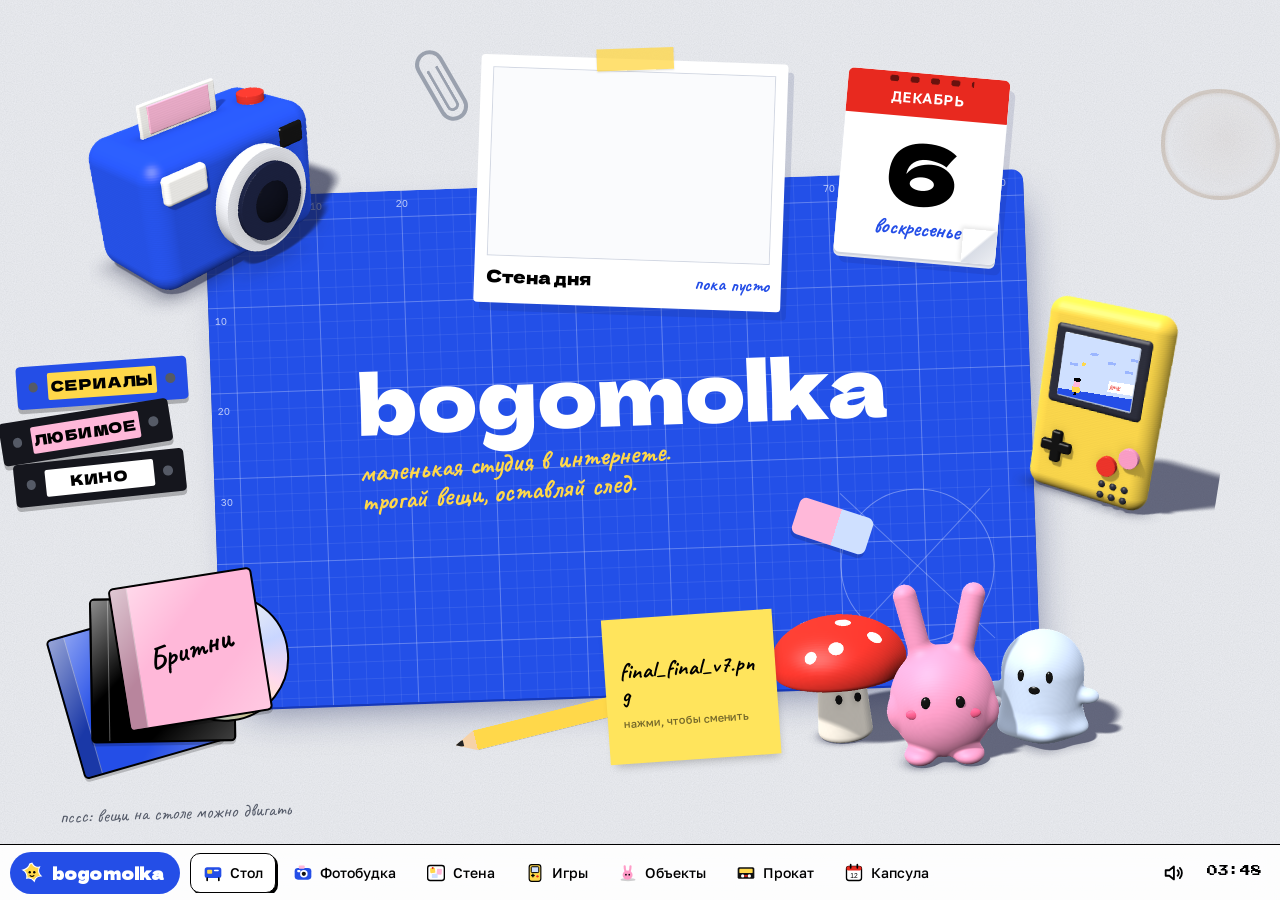
==== commit 658110a9: "Чистый лист, скрытое портфолио и CD-плеер на рабочем столе - Убраны примеры: Видеопрокат и Капсула в" ====
--- a/index.html
+++ b/index.html
@@ -19,6 +19,7 @@
 <link rel="stylesheet" href="css/stuff.css">
 <link rel="stylesheet" href="css/films.css">
 <link rel="stylesheet" href="css/games.css">
+<link rel="stylesheet" href="css/player.css">
 <link rel="stylesheet" href="css/admin.css">
 </head>
 <body>
--- a/css/desk.css
+++ b/css/desk.css
@@ -85,19 +85,21 @@
 .dvhs::before { left: 7%; } .dvhs::after { right: 7%; }
 /* toys */
 .thing--objects { --x: 36; --y: 30; --w: 42; --r: -2deg; }
-/* folders */
-.thing--stuff { --x: -53; --y: 29; --w: 30; --r: -4deg; }
-.folders { position: relative; height: calc(22 * var(--u)); }
-.folder { position: absolute; left: 0; right: 0; bottom: 0; height: calc(17 * var(--u)); border-radius: calc(.8 * var(--u)); background: var(--c); box-shadow: 0 2px 0 rgba(0, 0, 0, .12); transition: transform .35s cubic-bezier(.3, 1.4, .5, 1); transform-origin: 50% 100%; }
-.folder::before { content: attr(data-tab); position: absolute; left: var(--tab, 6%); top: calc(-2.6 * var(--u)); height: calc(3 * var(--u)); padding: 0 calc(1.4 * var(--u)); border-radius: calc(.8 * var(--u)) calc(.8 * var(--u)) 0 0; background: var(--c); font-family: var(--font-hand); font-weight: 700; font-size: calc(2.1 * var(--u)); line-height: calc(3 * var(--u)); color: var(--tc, var(--ink)); }
-.folder--1 { --c: var(--pink); --tab: 62%; transform: translate(calc(2 * var(--u)), calc(-3.2 * var(--u))) rotate(4deg); }
-.folder--2 { --c: var(--yellow); --tab: 34%; transform: translate(calc(-1 * var(--u)), calc(-1.6 * var(--u))) rotate(-2deg); }
-.folder--3 { --c: var(--cobalt); --tc: #fff; --tab: 6%; }
-.folder__paper { position: absolute; left: 10%; right: 18%; top: calc(-6 * var(--u)); height: calc(14 * var(--u)); background: var(--paper); transform: rotate(-5deg); box-shadow: 0 2px 4px rgba(0, 0, 0, .12); transition: transform .4s cubic-bezier(.3, 1.4, .5, 1); background-image: linear-gradient(var(--red), var(--red)), linear-gradient(var(--ink), var(--ink)), linear-gradient(var(--ink), var(--ink)); background-size: 40% 40%, 70% 6%, 50% 6%; background-position: 12% 18%, 12% 72%, 12% 86%; background-repeat: no-repeat; }
-.folder__label { position: absolute; left: 8%; bottom: 14%; color: #fff; font-family: var(--font-display); font-size: calc(3.2 * var(--u)); line-height: 1; }
-.thing--stuff:hover .folder--1 { transform: translate(calc(3 * var(--u)), calc(-5 * var(--u))) rotate(7deg); }
-.thing--stuff:hover .folder--2 { transform: translate(calc(-2 * var(--u)), calc(-3 * var(--u))) rotate(-5deg); }
-.thing--stuff:hover .folder__paper { transform: translateY(calc(-5 * var(--u))) rotate(-9deg); }
+/* CD stack: opens the player */
+.thing--cd { --x: -55; --y: 29; --w: 26; --r: -7deg; border: 0; padding: 0; background: none; font: inherit; color: inherit; cursor: pointer; }
+.dcd { position: relative; display: block; width: calc(28 * var(--u)); height: calc(21 * var(--u)); }
+.dcd__case { position: absolute; width: calc(17 * var(--u)); aspect-ratio: 1; display: grid; place-items: center; border: 2px solid var(--ink); border-radius: calc(.6 * var(--u)); background: var(--bg); box-shadow: 0 3px 0 rgba(0, 0, 0, .2); overflow: hidden; transition: transform .3s cubic-bezier(.3, 1.4, .5, 1); }
+.dcd__case::before { content: ""; position: absolute; left: 0; top: 0; bottom: 0; width: 11%; background: rgba(0, 0, 0, .28); border-right: 1px solid rgba(255, 255, 255, .35); }
+.dcd__case::after { content: ""; position: absolute; inset: 0; background: linear-gradient(135deg, rgba(255, 255, 255, .55), transparent 38%, transparent 70%, rgba(255, 255, 255, .25)); }
+.dcd__case b { position: relative; z-index: 1; font-family: var(--font-hand); font-weight: 700; font-size: calc(3.6 * var(--u)); line-height: 1; transform: rotate(-8deg); }
+.dcd__case--1 { left: 0; top: calc(4 * var(--u)); transform: rotate(-9deg); color: #fff; }
+.dcd__case--2 { left: calc(3.5 * var(--u)); top: calc(2 * var(--u)); transform: rotate(6deg); color: var(--pink); }
+.dcd__case--3 { left: calc(7 * var(--u)); top: 0; transform: rotate(-2deg); color: var(--ink); }
+.dcd__disc { position: absolute; left: calc(12 * var(--u)); top: calc(2.5 * var(--u)); width: calc(15 * var(--u)); aspect-ratio: 1; border-radius: 50%; border: 2px solid var(--ink);
+  background: radial-gradient(circle, var(--paper) 0 9%, var(--ink) 9.5% 12%, transparent 12.5%), conic-gradient(from 30deg, #e9edf5, #c9d6ff, #ffd9ec, #fff2b8, #d4f5ff, #e9edf5, #c9d6ff, #ffd9ec, #e9edf5);
+  transition: transform .45s cubic-bezier(.3, 1.4, .5, 1); }
+.thing--cd:hover .dcd__disc, .thing--cd:focus-visible .dcd__disc { transform: translateX(calc(4 * var(--u))) rotate(120deg); }
+.thing--cd:hover .dcd__case--1 { transform: rotate(-14deg) translateX(calc(-1 * var(--u))); }
 
 /* decor */
 .note-phrase { left: calc(50% + 6 * var(--u)); top: calc(50% + 31 * var(--u)); width: calc(20 * var(--u)); min-height: calc(17 * var(--u)); transform: translate(-50%, -50%) rotate(-4deg); background: #FFE45C; padding: calc(2.4 * var(--u)) calc(1.8 * var(--u)) calc(1.6 * var(--u)); border: 0; text-align: left; font-family: var(--font-hand); font-weight: 700; font-size: calc(2.7 * var(--u)); line-height: 1.05; box-shadow: 2px 6px 10px -4px rgba(0, 0, 0, .25); z-index: 4; transition: transform .25s; }
@@ -146,13 +148,8 @@
   .thing--run { order: 4; --r: 3deg; }
   .thing--run .console { height: 132px; }
   .thing--run .console img { height: 100%; }
-  .thing--stuff { order: 5; --r: -2deg; --u: 4.4px; }
-  .thing--stuff .folders { width: 136px; height: 100px; margin-top: 22px; }
-  .thing--stuff .folder { height: 78px; }
-  .thing--stuff .folder__label, .thing--stuff .folder__paper { display: none; }
-  .thing--stuff .folder::before { font-size: 15px; height: 20px; line-height: 20px; top: -18px; padding: 0 8px; }
-  .thing--stuff .folder--1 { --tab: 48%; }
-  .thing--stuff .folder--2 { --tab: 26%; }
+  .thing--cd { order: 5; --r: -3deg; --u: 5px; }
+  .thing--cd .dcd { margin-top: 14px; }
   .thing--objects { order: 6; grid-column: 1 / -1; --r: -1deg; }
   .thing--objects > img { height: auto; width: 92%; }
   .thing--films { order: 7; --r: -3deg; --u: 6.4px; }
--- a/css/booth.css
+++ b/css/booth.css
@@ -122,7 +122,25 @@
 .pola--3 { right: -60px; bottom: 30px; transform: rotate(-6deg); width: 120px; }
 @media (max-width: 1399px) { .polaroids { display: none; } }
 
+/* phones: the shutter lives in the sign, shaped like a lens */
+.lens { display: none; position: relative; width: 72px; height: 72px; margin: -16px 2px; padding: 0; place-items: center; border-radius: 50%; border: 3px solid var(--ink); cursor: pointer;
+  background: radial-gradient(circle, #5d6478 0 55%, #23262f 56% 64%, var(--red) 65%); box-shadow: 3px 3px 0 var(--ink); transition: transform .08s, box-shadow .08s; }
+.lens__glass { width: 60%; aspect-ratio: 1; border-radius: 50%; border: 2px solid #000;
+  background: radial-gradient(circle at 34% 30%, #fff 0 8%, transparent 9%), radial-gradient(circle at 62% 66%, rgba(255, 255, 255, .45) 0 5%, transparent 6%), radial-gradient(circle, #4a64f0 0 26%, #13205e 52%, #05070f 100%); }
+.lens__label { position: absolute; top: calc(100% + 5px); left: 50%; transform: translateX(-50%) rotate(1.5deg); padding: 4px 12px 5px; border: 2px solid var(--ink); border-radius: 999px; background: var(--red); color: #fff; font-family: var(--font-body); font-weight: 700; font-size: 14px; line-height: 1.1; white-space: nowrap; box-shadow: 2px 2px 0 var(--ink); }
+.lens:active { transform: translate(2px, 2px); box-shadow: 1px 1px 0 var(--ink); }
+.lens:focus-visible { outline: 3px solid var(--yellow); outline-offset: 3px; }
+.lens:disabled { cursor: default; }
+.lens.is-shooting { animation: lensRec 1s ease-in-out infinite; }
+.marquee .lens .lens__label { color: #fff; }
+.marquee .lens.is-shooting .lens__label { background: var(--yellow); color: var(--ink); }
+@keyframes lensRec { 50% { box-shadow: 3px 3px 0 var(--ink), 0 0 0 9px rgba(232, 41, 31, .35); } }
+
 @media (max-width: 899px) {
+  .booth.has-lens { padding-top: 78px; scroll-margin-top: 52px; }
+  .booth.has-lens .marquee i { display: none; }
+  .booth.has-lens .lens:not([hidden]) { display: grid; }
+  .booth.has-lens .panel__go [data-act="shoot"] { display: none; }
   .booth__body { grid-template-columns: minmax(0, 1fr); }
   .editor__grid { grid-template-columns: minmax(0, 1fr); }
   .editor__preview { position: static; }
@@ -135,4 +153,4 @@
   .slots { gap: 6px; }
   .panel { padding: 14px; }
 }
-@media (prefers-reduced-motion: reduce) { .marquee { animation: none; } }
+@media (prefers-reduced-motion: reduce) { .marquee, .lens.is-shooting { animation: none; } .lens { transition: none; } }
--- a/css/films.css
+++ b/css/films.css
@@ -37,6 +37,14 @@
 .vhs__art--rings { background: repeating-radial-gradient(circle at 24% 78%, var(--sart) 0 3.6cqw, transparent 3.6cqw 8cqw); }
 .vhs__art--grid { background: conic-gradient(var(--sart) 25%, transparent 0 50%, var(--sart) 0 75%, transparent 0) 0 0 / 22cqw 22cqw; }
 
+/* a tape with a cover: the picture fills the sleeve, the title sits on a paper label like a rental sticker */
+.vhs__cover { position: relative; flex: 1 1 auto; min-height: 0; overflow: hidden; background: var(--ink); border-bottom: 2px solid var(--ink); }
+.vhs__cover img { position: absolute; inset: 0; width: 100%; height: 100%; object-fit: cover; }
+.vhs__label { flex: none; padding: 3cqw 6cqw 3.4cqw; background: var(--paper); color: var(--ink); font-family: var(--font-display); font-weight: 400; font-size: 7.6cqw; line-height: 1.02; text-transform: uppercase;
+  display: -webkit-box; -webkit-line-clamp: 2; -webkit-box-orient: vertical; overflow: hidden; overflow-wrap: anywhere; }
+.has-cover .vhs__tape { margin-top: 0; }
+.vhs__coverwait { position: absolute; left: -3%; right: -3%; top: 34%; padding: 2cqw 0; background: var(--sky); color: var(--ink); border: 2px solid var(--ink); text-align: center; font-weight: 700; font-size: 6.6cqw; transform: rotate(-7deg); }
+
 /* owner pick sticker, pending tape, demo badge */
 .vhs__pick { position: absolute; top: 10cqw; right: -6cqw; width: 40cqw; aspect-ratio: 1; display: grid; place-items: center; text-align: center;
   background: var(--paper); color: var(--red); border: 2px solid var(--ink); border-radius: 50%; font-family: var(--font-hand); font-weight: 700; font-size: 7.4cqw; line-height: .92;
@@ -75,7 +83,18 @@
 .rec__actions { display: flex; flex-wrap: wrap; gap: 10px; margin-top: 22px; }
 .rec__actions:empty { display: none; }
 
+.rec__head.has-cover { display: grid; grid-template-columns: minmax(96px, 150px) minmax(0, 1fr); gap: 18px; align-items: start; }
+.rec__cover { width: 100%; aspect-ratio: 2 / 3; object-fit: cover; border: 2px solid var(--ink); border-radius: 10px; background: var(--ink); display: block; }
+.rec__addcover { cursor: pointer; }
+.rec__addcover.is-busy { opacity: .6; pointer-events: none; }
+
 /* suggestion form */
+.cover-pick { display: flex; gap: 14px; align-items: flex-start; margin-top: 6px; }
+.cover-pick__prev { flex: none; width: 84px; aspect-ratio: 2 / 3; display: grid; place-items: center; overflow: hidden; border: 2px dashed var(--line); border-radius: 10px; background: var(--soft); color: var(--muted); font-size: 13px; }
+.cover-pick__prev img { width: 100%; height: 100%; object-fit: cover; }
+.cover-pick__side { display: grid; gap: 6px; justify-items: start; }
+.cover-pick__side label { cursor: pointer; }
+.cover-pick__side small { color: var(--muted); }
 #rf .seg { display: flex; gap: 8px; }
 #rf-links { display: grid; gap: 8px; margin: 6px 0 4px; }
 .lrow { display: grid; grid-template-columns: minmax(0, 1.5fr) minmax(0, 1fr) auto; gap: 8px; align-items: center; }
@@ -100,6 +119,11 @@
   .lrow [data-k="label"] { grid-column: 1; grid-row: 2; }
   .lrow .iconbtn { grid-row: 1 / span 2; grid-column: 2; }
   .films-page .page-head .btn { width: 100%; justify-content: center; }
+  .rec__head.has-cover { grid-template-columns: 92px minmax(0, 1fr); gap: 12px; }
+  .rec__head.has-cover { padding: 14px; }
+  .rec__head.has-cover .rec__title { font-size: 19px; overflow-wrap: break-word; }
+  .rec__head.has-cover .rec__who { font-size: 21px; }
+  .rec__head.has-cover .rec__meta { gap: 4px 10px; margin-bottom: 8px; font-size: 14px; }
 }
 @media (prefers-reduced-motion: reduce) {
   .vhs { transition: none; }
--- a/css/player.css
+++ b/css/player.css
@@ -0,0 +1,106 @@
+/* CD PLAYER: jewel cases, a Discman and the taskbar mini player */
+
+/* ---------- a disc (CD-R with a hand-written label) ---------- */
+.cdisc { position: relative; display: grid; place-items: center; aspect-ratio: 1; border-radius: 50%; border: 2px solid var(--ink);
+  background: radial-gradient(circle closest-side, transparent 0 13%, var(--ink) 13.5% 16%, #dfe4ee 16.5% 32%, transparent 32.5%),
+    radial-gradient(circle closest-side, transparent 0 50%, var(--l, #eee) 50.5% 97%, transparent 97.5%),
+    conic-gradient(from 20deg, #eef1f7, #c9d6ff, #ffd9ec, #fff2b8, #d4f5ff, #eef1f7, #c9d6ff, #ffd9ec, #eef1f7);
+  -webkit-mask: radial-gradient(circle closest-side, transparent 0 13%, #000 13.5%); mask: radial-gradient(circle closest-side, transparent 0 13%, #000 13.5%); }
+.cdisc b { position: absolute; left: 50%; top: 76%; transform: translate(-50%, -50%) rotate(-6deg); font-family: var(--font-hand); font-weight: 700; color: var(--li, #000); white-space: nowrap; line-height: 1; }
+
+/* ---------- jewel case: the lid swings open on its hinge and shows the disc ---------- */
+.jewel { position: relative; display: block; width: 100%; aspect-ratio: 1; perspective: 700px; container-type: inline-size; }
+.jewel__tray { position: absolute; inset: 0; display: grid; place-items: center; border: 2px solid var(--ink); border-radius: 6px; background: #1d2130; }
+.jewel__tray .cdisc { width: 84%; }
+.jewel__tray .cdisc b { font-size: 13cqw; }
+.jewel__lid { position: absolute; inset: 0; transform-origin: 0 50%; transition: transform .55s cubic-bezier(.3, 1.2, .5, 1); backface-visibility: hidden; -webkit-backface-visibility: hidden; }
+.jewel__art { position: absolute; inset: 0; display: flex; flex-direction: column; justify-content: flex-end; padding: 12% 10% 10% 16%; overflow: hidden;
+  border: 2px solid var(--ink); border-radius: 6px; background-color: var(--bg); color: var(--ink); backface-visibility: hidden; box-shadow: 3px 3px 0 var(--ink); }
+.jewel__art::after { content: ""; position: absolute; inset: 0; background: linear-gradient(135deg, rgba(255, 255, 255, .5), transparent 34%, transparent 72%, rgba(255, 255, 255, .22)); pointer-events: none; }
+.jewel__art b { position: relative; z-index: 1; font-family: var(--font-display); font-weight: 400; font-size: 12cqw; line-height: .95; overflow-wrap: anywhere; }
+.jewel__art small { position: relative; z-index: 1; font-size: max(10px, 9cqw); font-weight: 600; margin-top: 4px; opacity: .85; }
+.jewel__spine { position: absolute; left: 0; top: 0; bottom: 0; width: 9%; background: rgba(0, 0, 0, .35); border-radius: 6px 0 0 6px; pointer-events: none; }
+/* original cover patterns, one per disc */
+.jewel--hearts .jewel__art { background-image: radial-gradient(circle at 78% 24%, var(--ac) 0 9%, transparent 9.5%), radial-gradient(circle at 64% 38%, #fff 0 4%, transparent 4.5%), radial-gradient(circle at 86% 46%, #fff 0 3%, transparent 3.5%); }
+.jewel--bolts .jewel__art { background-image: linear-gradient(115deg, transparent 0 40%, var(--ac) 40% 46%, transparent 46% 56%, var(--ac) 56% 62%, transparent 62%); background-size: 100% 60%; background-repeat: no-repeat; }
+.jewel--grid .jewel__art { background-image: linear-gradient(var(--ac) 2px, transparent 2px), linear-gradient(90deg, var(--ac) 2px, transparent 2px); background-size: 22% 22%; background-position: 0 0; }
+.jewel--stripes .jewel__art { background-image: repeating-linear-gradient(-45deg, transparent 0 10px, var(--ac) 10px 14px); background-size: 100% 58%; background-repeat: no-repeat; }
+.jewel--dots .jewel__art { background-image: radial-gradient(circle, var(--ac) 0 26%, transparent 28%); background-size: 18% 18%; background-position: 0 0; }
+.jewel--sun .jewel__art { background-image: radial-gradient(circle at 70% 30%, var(--ac) 0 24%, transparent 24.5%), repeating-linear-gradient(0deg, transparent 0 9px, rgba(255, 255, 255, .7) 9px 11px); }
+.jewel--grid .jewel__art b, .jewel--bolts .jewel__art b, .jewel--stripes .jewel__art b { text-shadow: 2px 2px 0 rgba(0, 0, 0, .35); }
+
+/* ---------- the window ---------- */
+.cdp { display: grid; grid-template-columns: minmax(0, 1.05fr) minmax(0, 1fr); gap: clamp(18px, 3vw, 34px); align-items: start; }
+.cdp__h { font-family: var(--font-display); font-weight: 400; font-size: clamp(28px, 3.4vw, 40px); margin: 0; line-height: 1; }
+.cdp__sub { color: var(--muted); margin: 6px 0 16px; font-size: 15px; }
+.cdp__cases { list-style: none; margin: 0; padding: 0; display: grid; grid-template-columns: repeat(3, minmax(0, 1fr)); gap: 18px 16px; }
+.cdp__case { display: grid; gap: 8px; width: 100%; padding: 0; border: 0; background: none; text-align: left; cursor: pointer; color: var(--ink); }
+.cdp__case:hover .jewel__lid { transform: rotateY(-22deg); }
+.cdp__case.is-open .jewel__lid { transform: rotateY(-118deg); }
+.cdp__case.is-open .jewel__tray .cdisc { animation: cdPop .6s cubic-bezier(.3, 1.5, .5, 1); }
+.cdp__case:focus-visible { outline: 3px solid var(--cobalt); outline-offset: 4px; border-radius: 8px; }
+.cdp__name { font-weight: 700; font-size: 14px; }
+.cdp__case.is-open .cdp__name { color: var(--cobalt); }
+@keyframes cdPop { from { transform: scale(.7) rotate(-90deg); } }
+
+.cdp__deck { position: sticky; top: 0; display: grid; gap: 12px; }
+.discman { position: relative; display: grid; justify-items: center; gap: 12px; padding: 18px 18px 16px; border: 2px solid var(--ink); border-radius: 30px; background: linear-gradient(160deg, #3a63f0, var(--cobalt) 55%, #1c3cc0); box-shadow: 5px 5px 0 var(--ink); }
+.discman__win { width: min(68%, 230px); aspect-ratio: 1; border-radius: 50%; display: grid; place-items: center; border: 3px solid var(--ink); background: radial-gradient(circle, rgba(255, 255, 255, .18), rgba(255, 255, 255, .04)); box-shadow: inset 0 0 0 8px rgba(255, 255, 255, .12); }
+.cdisc--big { width: 92%; transition: transform .4s; }
+.cdisc--big b { font-size: clamp(15px, 1.7vw, 20px); font-weight: 600; }
+.cdisc--big.is-empty { opacity: .18; }
+.discman.is-playing .cdisc--big { animation: cdSpin 1.8s linear infinite; }
+@keyframes cdSpin { to { transform: rotate(360deg); } }
+.discman__lcd { width: 100%; max-width: 320px; display: flex; justify-content: space-between; gap: 10px; padding: 8px 12px; border: 2px solid var(--ink); border-radius: 10px; background: #C9E27A; color: #1f2b0b; font-family: var(--font-pixel); font-size: 10px; line-height: 1.5; text-transform: uppercase; }
+.discman__lcd span:first-child { overflow: hidden; white-space: nowrap; text-overflow: ellipsis; min-width: 0; }
+.discman__lcd span:last-child { flex: none; }
+.cdp__ctl { display: flex; justify-content: center; gap: 12px; }
+.cdp__btn { width: 54px; height: 54px; border-radius: 50%; border: 2px solid var(--ink); background: var(--paper); font-size: 18px; box-shadow: 3px 3px 0 var(--ink); color: var(--ink); }
+.cdp__btn--play { width: 64px; height: 64px; background: var(--yellow); font-size: 22px; }
+.cdp__btn:active { transform: translate(2px, 2px); box-shadow: 1px 1px 0 var(--ink); }
+.cdp__bar { height: 6px; border-radius: 99px; background: var(--soft); overflow: hidden; border: 1.5px solid var(--ink); }
+.cdp__bar i { display: block; height: 100%; width: 0; background: var(--red); }
+.cdp__msg { margin: 0; min-height: 0; color: var(--red); font-size: 14px; }
+.cdp__msg:empty { display: none; }
+.cdp__tracks { list-style: none; margin: 0; padding: 0; display: grid; gap: 4px; max-height: 300px; overflow: auto; }
+.cdp__tracks li { display: flex; align-items: center; gap: 6px; }
+.cdp__track { flex: 1; min-width: 0; display: grid; grid-template-columns: 30px minmax(0, 1fr) auto; align-items: center; gap: 8px; padding: 8px 10px; border: 1.5px solid transparent; border-radius: 12px; background: none; text-align: left; color: var(--ink); }
+.cdp__track:hover { background: var(--soft); }
+.cdp__track.is-on { border-color: var(--ink); background: var(--yellow); }
+.cdp__n { font-family: var(--font-pixel); font-size: 10px; color: var(--muted); }
+.cdp__track.is-on .cdp__n { color: var(--ink); }
+.cdp__tt { min-width: 0; display: grid; }
+.cdp__tt b { font-size: 15px; font-weight: 600; overflow: hidden; white-space: nowrap; text-overflow: ellipsis; }
+.cdp__tt small { font-size: 12px; color: var(--muted); }
+.cdp__y { font-size: 12px; color: var(--muted); }
+.cdp__am { flex: none; width: 30px; height: 30px; display: grid; place-items: center; border-radius: 50%; color: var(--muted); text-decoration: none; }
+.cdp__am:hover { background: var(--soft); color: var(--ink); }
+.cdp__credit { margin: 0; color: var(--muted); font-size: 12px; line-height: 1.4; }
+
+/* ---------- taskbar mini player ---------- */
+.tb-cdwrap { display: flex; align-items: center; gap: 2px; }
+.tb-cdwrap:empty { display: none; }
+.tb-cd { display: flex; align-items: center; gap: 8px; height: 40px; max-width: 150px; padding: 0 10px 0 6px; border: 0; border-radius: 10px; background: transparent; color: var(--ink); }
+.tb-cd:hover { background: var(--soft); }
+.tb-cd__disc { flex: none; width: 26px; height: 26px; border-radius: 50%; border: 1.5px solid var(--ink); background: radial-gradient(circle, var(--paper) 0 16%, var(--ink) 17% 22%, var(--l) 23% 55%, transparent 56%), conic-gradient(#eef1f7, #c9d6ff, #ffd9ec, #fff2b8, #eef1f7); }
+.tb-cd.is-playing .tb-cd__disc { animation: cdSpin 1.8s linear infinite; }
+.tb-cd__t { font-size: 13px; font-weight: 600; overflow: hidden; white-space: nowrap; text-overflow: ellipsis; }
+
+@media (max-width: 1360px) { .tb-cd__t { display: none; } .tb-cd { padding: 0 6px; } }
+@media (max-width: 760px) {
+  .cdp { grid-template-columns: minmax(0, 1fr); gap: 16px; }
+  .cdp__cases { display: flex; gap: 12px; overflow-x: auto; scrollbar-width: none; margin: 0 -20px; padding: 4px 20px 6px; scroll-snap-type: x mandatory; }
+  .cdp__cases::-webkit-scrollbar { display: none; }
+  .cdp__cases li { flex: 0 0 112px; scroll-snap-align: start; }
+  .cdp__deck { position: static; }
+  .discman { padding: 14px 14px 12px; border-radius: 26px; }
+  .discman__win { width: min(56%, 190px); }
+  .cdp__tracks { max-height: none; }
+  .tb-cd { width: 40px; padding: 0; justify-content: center; }
+  .tb-cd__t { display: none; }
+  .tb-cdwrap .tb-cd__pp { display: none; }
+}
+@media (prefers-reduced-motion: reduce) {
+  .discman.is-playing .cdisc--big, .tb-cd.is-playing .tb-cd__disc, .cdp__case.is-open .jewel__tray .cdisc { animation: none; }
+  .jewel__lid { transition: none; }
+}
--- a/css/admin.css
+++ b/css/admin.css
@@ -14,6 +14,7 @@
 .mod-item.is-hidden { background: var(--soft); }
 .mod-prev { width: 96px; height: 80px; display: grid; place-items: center; background: var(--soft); border-radius: 8px; overflow: hidden; }
 .mod-prev img { max-width: 100%; max-height: 100%; object-fit: contain; }
+.mod-prev .rec-cover { height: 100%; width: auto; object-fit: cover; border-radius: 4px; }
 .mod-note { font-family: var(--font-hand); font-size: 17px; line-height: 1.05; padding: 6px; overflow: hidden; max-height: 100%; }
 .mod-info { font-size: 15px; }
 .mod-reasons { margin: 4px 0 0; color: var(--red); font-size: 14px; }
